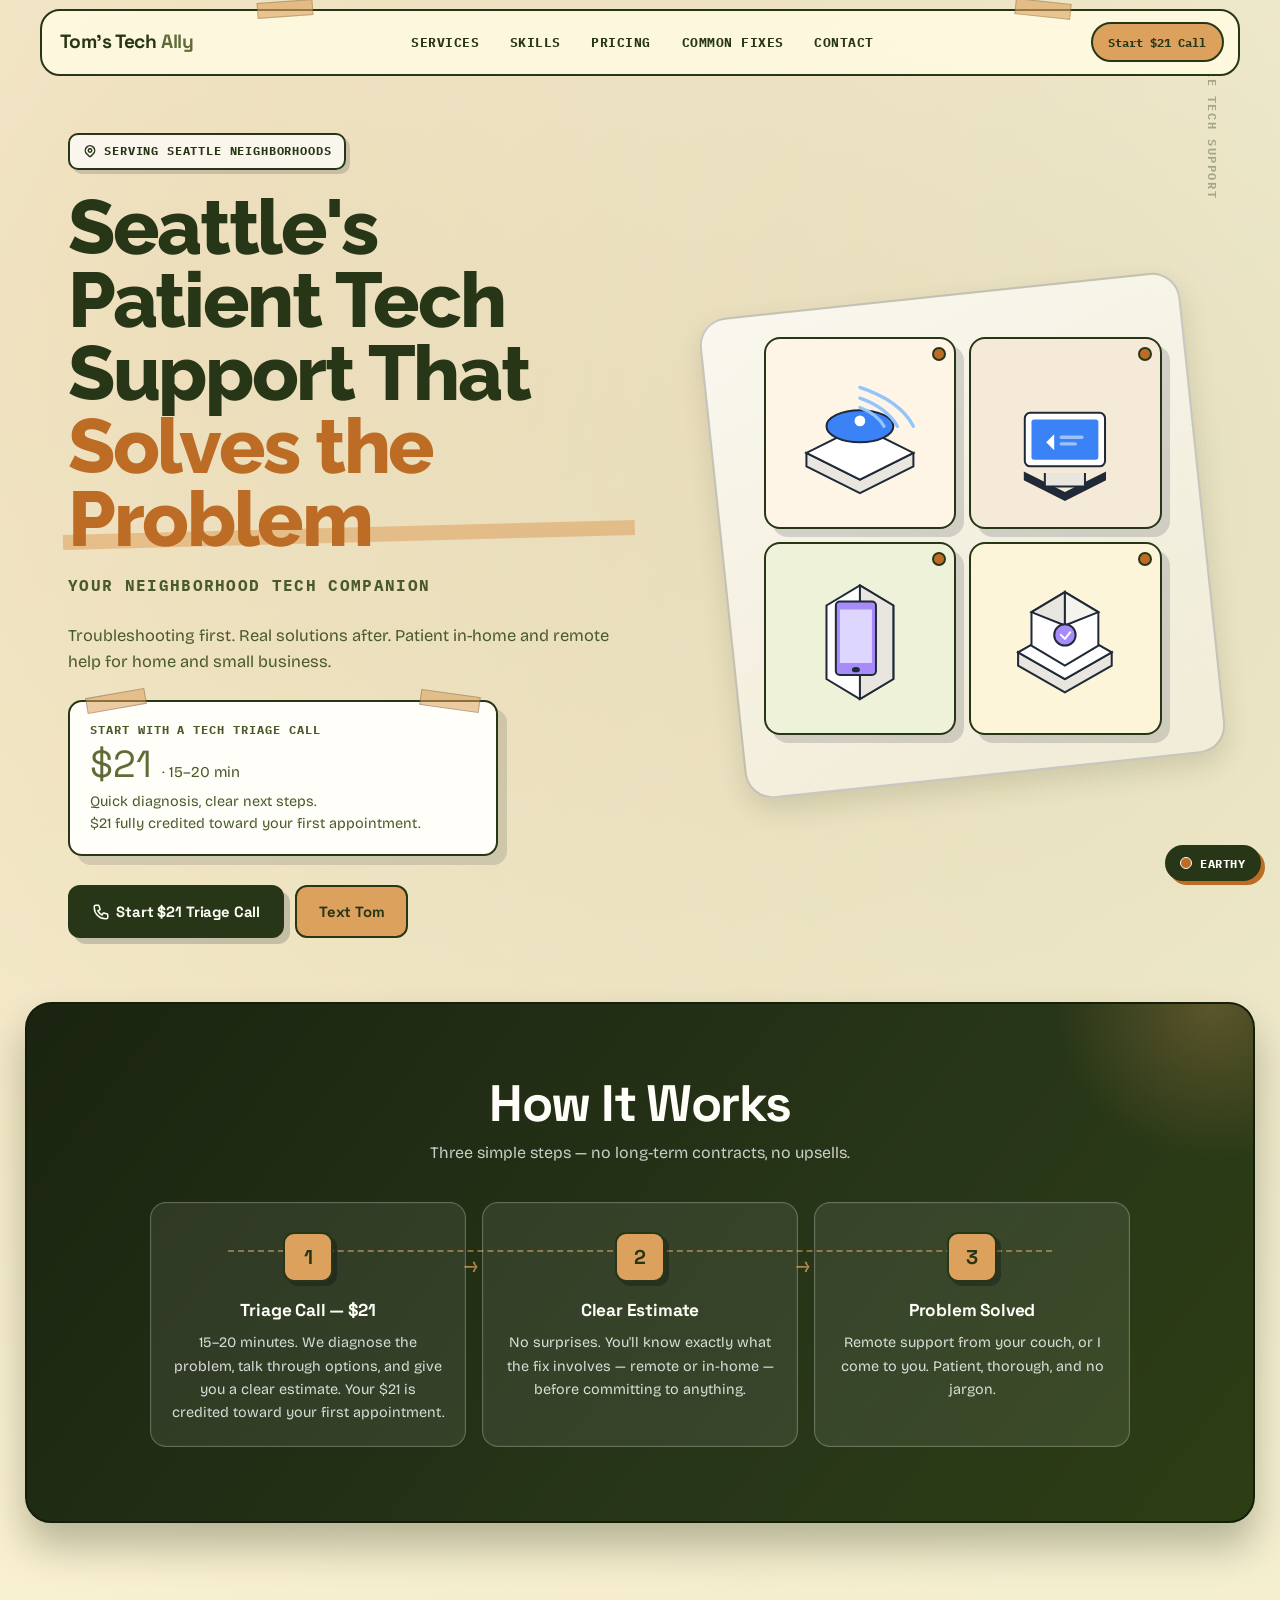
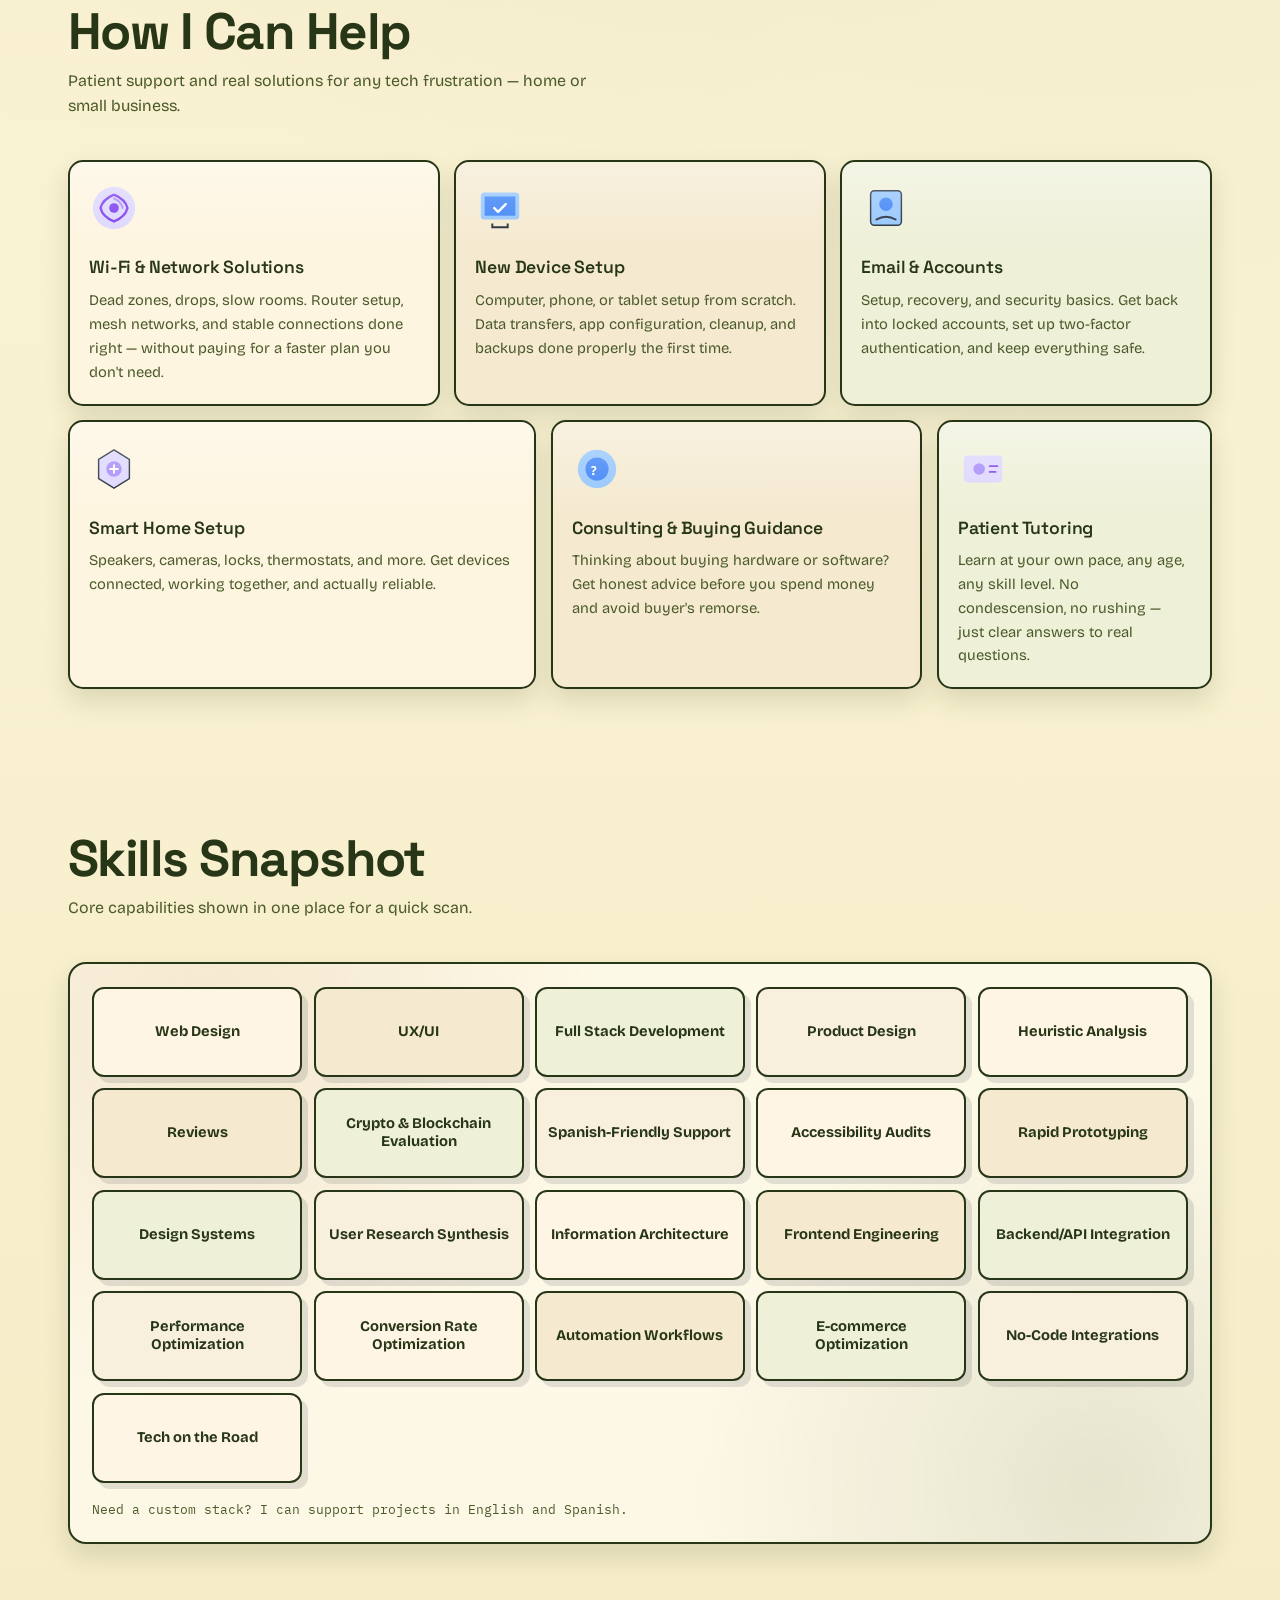
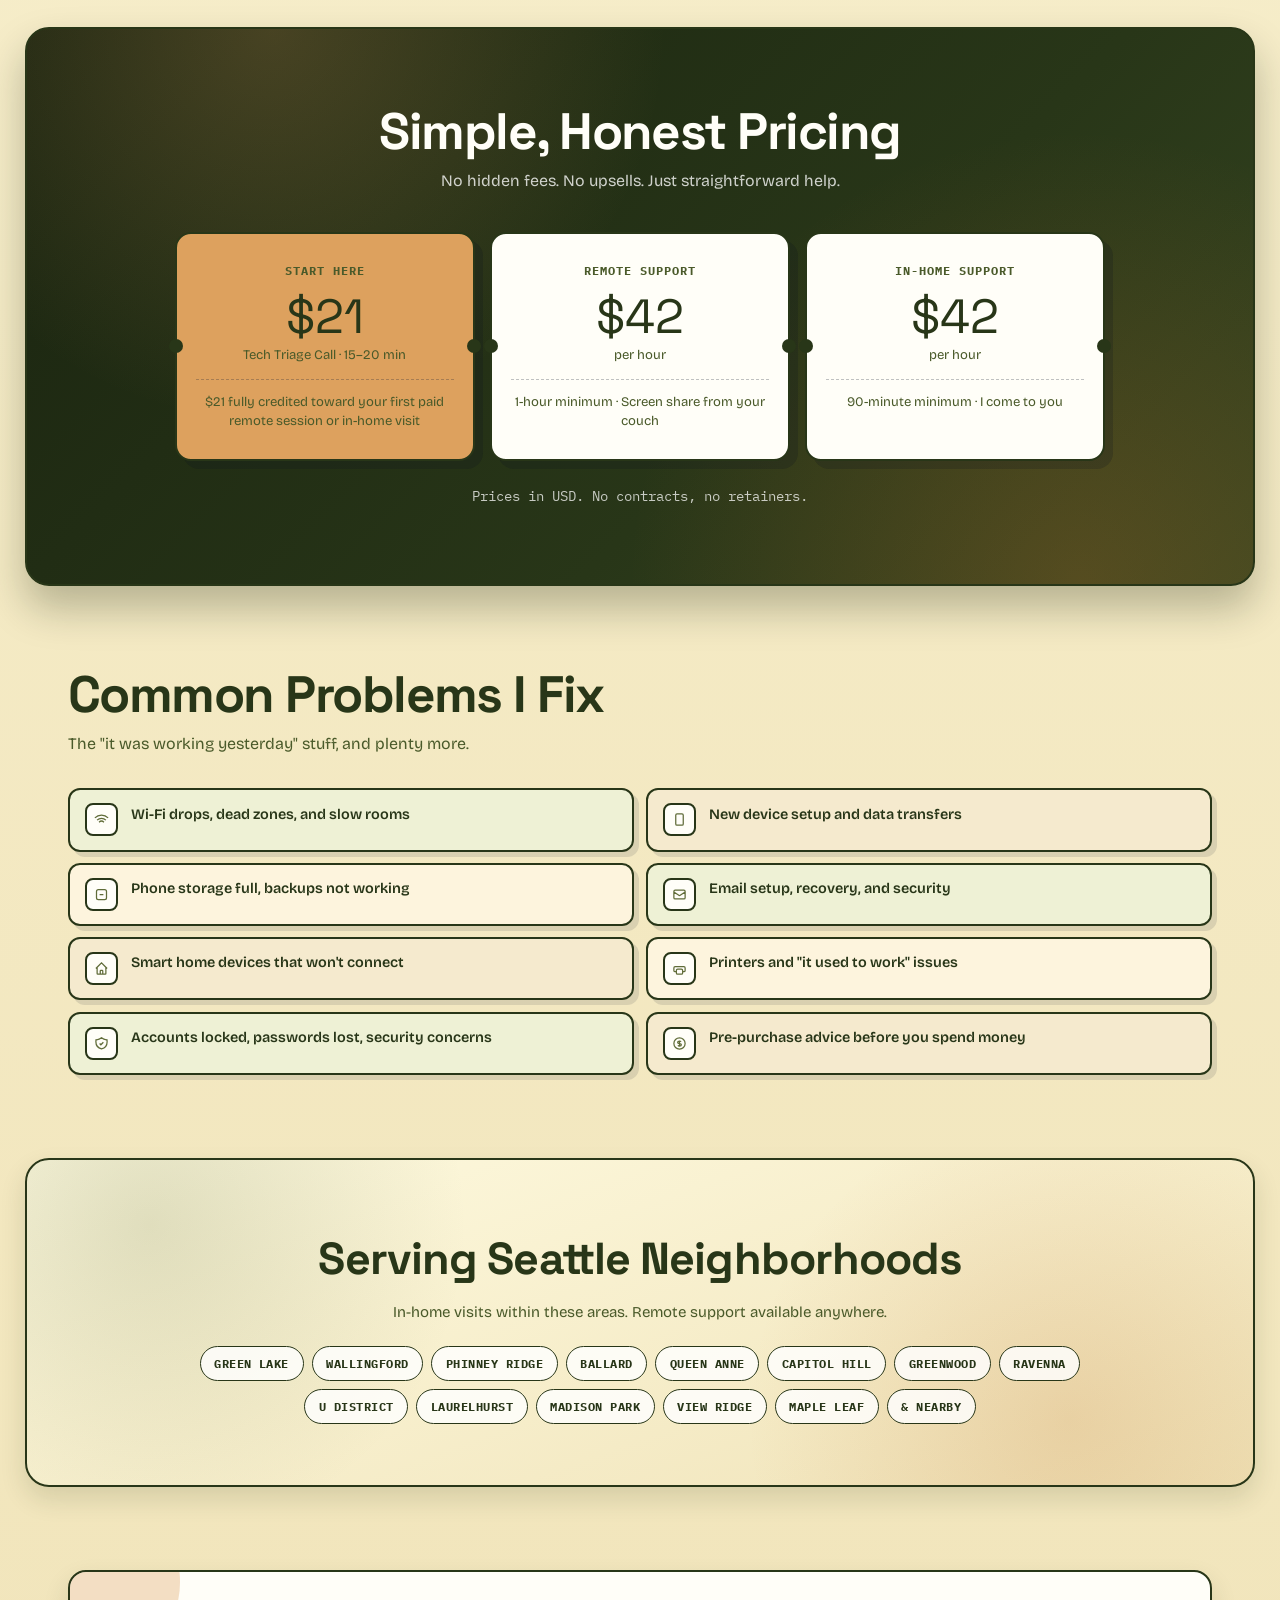
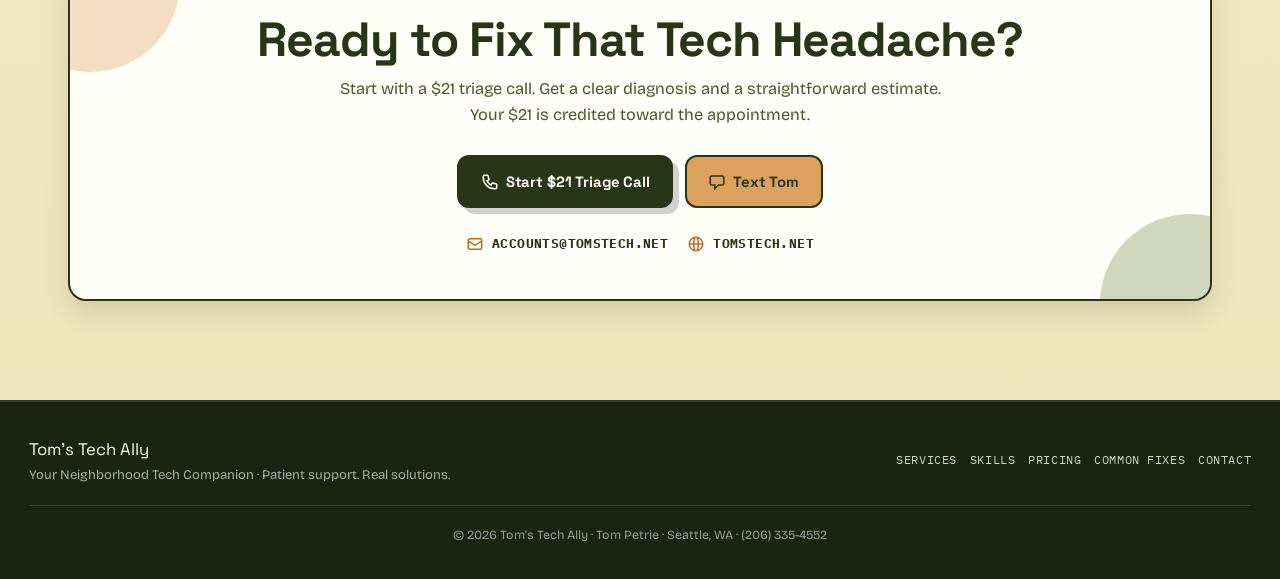
==== index.html @ 105e4ba0 "feat: dual-theme system — Classic (default) + Earthy palette with toggle" ====
<!DOCTYPE html>
<html lang="en" data-theme="earthy">
<head>
    <meta charset="UTF-8">
    <meta name="viewport" content="width=device-width, initial-scale=1.0">

    <!-- SEO -->
    <title>Tom's Tech Ally — Seattle Neighborhood Tech Support & Consulting</title>
    <meta name="description" content="Patient in-home and remote tech support for Seattle neighborhoods. Troubleshooting, Wi-Fi, device setup, smart home, email, consulting. $21 triage call. Serving Green Lake, Wallingford, Ballard & more.">
    <link rel="canonical" href="https://tomstech.net/">

    <!-- Open Graph -->
    <meta property="og:type" content="website">
    <meta property="og:url" content="https://tomstech.net/">
    <meta property="og:title" content="Tom's Tech Ally — Seattle Neighborhood Tech Support">
    <meta property="og:description" content="Patient in-home and remote tech support for Seattle neighborhoods. Start with a $21 triage call — credited toward your first appointment.">
    <meta property="og:site_name" content="Tom's Tech Ally">

    <!-- Twitter Card -->
    <meta name="twitter:card" content="summary">
    <meta name="twitter:title" content="Tom's Tech Ally — Seattle Neighborhood Tech Support">
    <meta name="twitter:description" content="Patient in-home and remote tech support for Seattle neighborhoods. Start with a $21 triage call.">

    <!-- Favicon -->
    <link rel="icon" href="data:image/svg+xml,<svg xmlns='http://www.w3.org/2000/svg' viewBox='0 0 100 100'><rect width='100' height='100' rx='22' fill='%231F2937'/><text y='.9em' font-size='72' x='12'>🛡️</text></svg>">

    <!-- Fonts -->
    <link rel="preconnect" href="https://fonts.googleapis.com">
    <link rel="preconnect" href="https://fonts.gstatic.com" crossorigin>
    <link href="https://fonts.googleapis.com/css2?family=Raleway:ital,wght@0,100..900;1,100..900&family=Bricolage+Grotesque:opsz,wght@12..96,200..800&family=Space+Grotesk:wght@300..700&family=IBM+Plex+Mono:wght@500;700&display=swap" rel="stylesheet">

    <!-- Schema.org LocalBusiness -->
    <script type="application/ld+json">
    {
      "@context": "https://schema.org",
      "@type": "LocalBusiness",
      "name": "Tom's Tech Ally",
      "description": "Neighborhood tech support, consulting and solutions in Seattle. Patient in-home and remote help for home and small business.",
      "url": "https://tomstech.net",
      "telephone": "+12063354552",
      "email": "accounts@tomstech.net",
      "priceRange": "$21–$42/hr",
      "address": {
        "@type": "PostalAddress",
        "addressLocality": "Seattle",
        "addressRegion": "WA",
        "addressCountry": "US"
      },
      "geo": {
        "@type": "GeoCoordinates",
        "latitude": 47.6762,
        "longitude": -122.3490
      },
      "areaServed": [
        "Green Lake", "Wallingford", "Phinney Ridge", "Ballard",
        "Queen Anne", "Capitol Hill", "Greenwood", "Ravenna",
        "University District", "Laurelhurst", "Madison Park",
        "View Ridge", "Maple Leaf"
      ],
      "serviceType": [
        "Computer Repair",
        "Wi-Fi Setup",
        "Smart Home Installation",
        "Tech Tutoring",
        "Remote Tech Support",
        "In-Home Tech Support",
        "Technology Consulting"
      ],
      "founder": {
        "@type": "Person",
        "name": "Tom Petrie"
      }
    }
    </script>

    <style>
        * {
            margin: 0;
            padding: 0;
            box-sizing: border-box;
        }

        /* ── Default (original) theme ── */
        :root {
            /* Core palette */
            --paper: #FAF4E5;
            --paper-deep: #F0E3C6;
            --ink: #1C2332;
            --ink-soft: #3B455C;
            --line: rgba(28, 35, 50, 0.22);
            --white: #FFFDF8;
            --orange: #FF6B35;
            --acid: #D8FF66;
            --teal: #10A7A0;
            --blue: #4E87FF;
            --pink: #FF4E8D;
            --shadow: 0 12px 26px rgba(28, 35, 50, 0.14);

            /* Background */
            --body-glow-warm: rgba(255, 107, 53, 0.16);
            --body-glow-cool: rgba(78, 135, 255, 0.14);
            --body-bg-top: #FBF5E8;
            --body-bg-bottom: #F3E7CB;
            --body-dot: rgba(28, 35, 50, 0.05);
            --surface-overlay: rgba(255, 255, 255, 0.16);

            /* Nav */
            --nav-surface: rgba(255, 252, 244, 0.9);
            --nav-tape: rgba(248, 211, 110, 0.8);
            --mobile-surface: rgba(255, 252, 244, 0.96);
            --tape-strip: rgba(255, 214, 124, 0.75);

            /* Hero */
            --hero-watermark: rgba(28, 35, 50, 0.36);
            --highlight-bar: rgba(216, 255, 102, 0.9);

            /* Icon grid card backgrounds */
            --iso-bg-1: #FFF3E7;
            --iso-bg-2: #EDF4FF;
            --iso-bg-3: #EDFFF9;
            --iso-bg-4: #FFFBEA;

            /* Dark sections */
            --dark-a: #161D2D;
            --dark-b: #252F47;
            --dark-c: #174455;
            --dark-border: #0E131F;
            --dark-shadow-rgb: 21, 29, 44;
            --dark-glow: rgba(255, 107, 53, 0.22);
            --dark-2a: #181F31;
            --dark-2b: #1D2A42;
            --dark-2c: #224B5A;
            --dark-dot: #1D2A42;
            --pricing-radial-1: rgba(216, 255, 102, 0.18);
            --pricing-radial-2: rgba(255, 78, 141, 0.22);

            /* Step connector */
            --step-line: rgba(216, 255, 102, 0.5);
            --step-arrow-color: rgba(216, 255, 102, 0.55);

            /* Card backgrounds */
            --svc-warm: #FFF2E6;
            --svc-cool: #E8F8FF;
            --svc-fresh: #EDFFF5;
            --skill-warm: #FFF1E6;
            --skill-cool: #EBF7FF;
            --skill-fresh: #EDFFF3;
            --skill-soft: #F8F0FF;
            --panel-glow-a: rgba(255, 107, 53, 0.12);
            --panel-glow-b: rgba(78, 135, 255, 0.14);
            --prob-fresh: rgba(237, 255, 245, 0.9);
            --prob-cool: rgba(236, 246, 255, 0.9);
            --prob-warm: rgba(255, 243, 231, 0.9);

            /* Area */
            --area-glow-a: rgba(78, 135, 255, 0.2);
            --area-glow-b: rgba(255, 107, 53, 0.2);
            --area-bg-top: #FBF4E5;
            --area-bg-bottom: #F1E2C6;

            /* Footer */
            --footer-surface: #121A2A;
        }

        /* ── Earthy theme ── */
        [data-theme="earthy"] {
            --paper: #fefae0;
            --paper-deep: #f0e3b8;
            --ink: #283618;
            --ink-soft: #4a5a2a;
            --line: rgba(40, 54, 24, 0.22);
            --white: #fffef8;
            --orange: #bc6c25;
            --acid: #dda15e;
            --teal: #606c38;
            --blue: #7a8c4a;
            --pink: #bc6c25;
            --shadow: 0 12px 26px rgba(40, 54, 24, 0.14);

            --body-glow-warm: rgba(188, 108, 37, 0.15);
            --body-glow-cool: rgba(96, 108, 56, 0.13);
            --body-bg-top: #fefae0;
            --body-bg-bottom: #f0e3b8;
            --body-dot: rgba(40, 54, 24, 0.06);
            --surface-overlay: rgba(254, 250, 224, 0.18);

            --nav-surface: rgba(254, 250, 224, 0.92);
            --nav-tape: rgba(221, 161, 94, 0.6);
            --mobile-surface: rgba(254, 250, 224, 0.96);
            --tape-strip: rgba(221, 161, 94, 0.55);

            --hero-watermark: rgba(40, 54, 24, 0.36);
            --highlight-bar: rgba(221, 161, 94, 0.55);

            --iso-bg-1: #fff5e6;
            --iso-bg-2: #f5ead8;
            --iso-bg-3: #eef2d8;
            --iso-bg-4: #fdf5da;

            --dark-a: #1a2410;
            --dark-b: #283618;
            --dark-c: #2d3e14;
            --dark-border: #141f0a;
            --dark-shadow-rgb: 26, 36, 16;
            --dark-glow: rgba(221, 161, 94, 0.28);
            --dark-2a: #1a2410;
            --dark-2b: #283618;
            --dark-2c: #354520;
            --dark-dot: #283618;
            --pricing-radial-1: rgba(221, 161, 94, 0.22);
            --pricing-radial-2: rgba(188, 108, 37, 0.26);

            --step-line: rgba(221, 161, 94, 0.55);
            --step-arrow-color: rgba(221, 161, 94, 0.75);

            --svc-warm: #fef5e0;
            --svc-cool: #f5ead0;
            --svc-fresh: #eef0d8;
            --skill-warm: #fff5e4;
            --skill-cool: #f5ead0;
            --skill-fresh: #eef0d8;
            --skill-soft: #f8f0dd;
            --panel-glow-a: rgba(188, 108, 37, 0.12);
            --panel-glow-b: rgba(96, 108, 56, 0.14);
            --prob-fresh: rgba(238, 242, 215, 0.9);
            --prob-cool: rgba(245, 234, 208, 0.9);
            --prob-warm: rgba(254, 245, 224, 0.9);

            --area-glow-a: rgba(96, 108, 56, 0.18);
            --area-glow-b: rgba(188, 108, 37, 0.18);
            --area-bg-top: #fefae0;
            --area-bg-bottom: #f0e3b8;

            --footer-surface: #1a2410;
        }

        html {
            scroll-behavior: smooth;
            background: var(--paper);
        }

        body {
            font-family: "Bricolage Grotesque", sans-serif;
            font-optical-sizing: auto;
            color: var(--ink);
            line-height: 1.58;
            background:
                radial-gradient(circle at 14% 5%, var(--body-glow-warm), transparent 30%),
                radial-gradient(circle at 85% 9%, var(--body-glow-cool), transparent 30%),
                linear-gradient(180deg, var(--body-bg-top) 0%, var(--body-bg-bottom) 100%);
            min-height: 100vh;
            overflow-x: hidden;
            -webkit-font-smoothing: antialiased;
        }

        body::before {
            content: "";
            position: fixed;
            inset: 0;
            pointer-events: none;
            background-image:
                radial-gradient(var(--body-dot) 0.7px, transparent 0.7px),
                linear-gradient(90deg, rgba(255, 255, 255, 0.42) 1px, transparent 1px);
            background-size: 9px 9px, 24px 24px;
            opacity: 0.35;
            z-index: -2;
        }

        body::after {
            content: "";
            position: fixed;
            inset: 0;
            pointer-events: none;
            background: linear-gradient(160deg, var(--surface-overlay), transparent 44%);
            z-index: -2;
        }

        main {
            overflow: hidden;
        }

        .skip-link {
            position: absolute;
            top: -100%;
            left: 1rem;
            background: var(--ink);
            color: var(--white);
            padding: 0.5rem 1rem;
            border-radius: 0 0 10px 10px;
            font-size: 0.86rem;
            font-weight: 700;
            z-index: 999;
            transition: top 0.2s;
            text-decoration: none;
        }

        .skip-link:focus {
            top: 0;
        }

        .main-nav {
            position: fixed;
            top: 0.55rem;
            left: 50%;
            transform: translateX(-50%);
            width: min(1200px, calc(100% - 1rem));
            background: var(--nav-surface);
            backdrop-filter: blur(12px);
            -webkit-backdrop-filter: blur(12px);
            border: 2px solid var(--ink);
            border-radius: 20px;
            padding: 0.72rem 0.9rem;
            display: grid;
            grid-template-columns: auto 1fr auto;
            align-items: center;
            gap: 1rem;
            z-index: 120;
            transition: box-shadow 0.3s ease;
        }

        .main-nav::before,
        .main-nav::after {
            content: "";
            position: absolute;
            width: 54px;
            height: 14px;
            background: var(--nav-tape);
            border: 1px solid var(--line);
            top: -10px;
            transform: rotate(-4deg);
        }

        .main-nav::before {
            left: 18%;
        }

        .main-nav::after {
            right: 14%;
            transform: rotate(6deg);
        }

        .main-nav.scrolled {
            box-shadow: var(--shadow);
        }

        .logo {
            font-family: "Space Grotesk", sans-serif;
            font-weight: 700;
            font-size: 1.2rem;
            letter-spacing: -0.02em;
            text-decoration: none;
            color: var(--ink);
            white-space: nowrap;
            padding-left: 0.25rem;
        }

        .logo span {
            color: var(--teal);
        }

        .nav-links {
            display: flex;
            justify-content: center;
            flex-wrap: wrap;
            gap: 0.35rem;
            list-style: none;
        }

        .nav-links a {
            text-decoration: none;
            color: var(--ink);
            font-family: "IBM Plex Mono", monospace;
            font-size: 0.79rem;
            font-weight: 700;
            text-transform: uppercase;
            letter-spacing: 0.04em;
            padding: 0.45rem 0.72rem;
            border-radius: 999px;
            border: 1px solid transparent;
            transition: all 0.2s;
        }

        .nav-links a:hover {
            border-color: var(--ink);
            background: var(--acid);
        }

        .nav-right {
            display: flex;
            align-items: center;
            gap: 0.5rem;
        }

        .nav-cta {
            text-decoration: none;
            color: var(--ink);
            background: var(--acid);
            border: 2px solid var(--ink);
            border-radius: 999px;
            padding: 0.52rem 0.95rem;
            font-family: "IBM Plex Mono", monospace;
            font-size: 0.76rem;
            font-weight: 700;
            white-space: nowrap;
            transition: transform 0.2s;
        }

        .nav-cta:hover {
            transform: translateY(-2px);
        }

        .hamburger {
            display: none;
            flex-direction: column;
            gap: 5px;
            cursor: pointer;
            padding: 4px;
            background: none;
            border: none;
        }

        .hamburger span {
            display: block;
            width: 21px;
            height: 2px;
            background: var(--ink);
            border-radius: 2px;
            transition: all 0.25s;
        }

        .hamburger.open span:nth-child(1) {
            transform: translateY(7px) rotate(45deg);
        }

        .hamburger.open span:nth-child(2) {
            opacity: 0;
        }

        .hamburger.open span:nth-child(3) {
            transform: translateY(-7px) rotate(-45deg);
        }

        .mobile-nav {
            display: none;
            position: fixed;
            top: 76px;
            left: 0.5rem;
            right: 0.5rem;
            background: var(--mobile-surface);
            border: 2px solid var(--ink);
            border-radius: 16px;
            padding: 1rem;
            z-index: 110;
            flex-direction: column;
            gap: 0.65rem;
            box-shadow: var(--shadow);
        }

        .mobile-nav.open {
            display: flex;
        }

        .mobile-nav a {
            text-decoration: none;
            color: var(--ink);
            font-weight: 700;
            padding: 0.45rem 0.2rem;
        }

        .mobile-nav .mobile-cta {
            display: block;
            margin-top: 0.4rem;
            padding: 0.72rem 0.9rem;
            background: var(--acid);
            border: 2px solid var(--ink);
            border-radius: 10px;
            text-align: center;
        }

        .hero {
            width: min(1240px, 100%);
            margin: 0 auto;
            min-height: 100vh;
            padding: 8.3rem 3rem 4rem;
            display: grid;
            grid-template-columns: minmax(320px, 1.1fr) minmax(280px, 0.9fr);
            gap: 2.2rem;
            align-items: center;
            position: relative;
        }

        .hero::before {
            content: "SEATTLE TECH SUPPORT";
            position: absolute;
            top: 6.5rem;
            right: -2.4rem;
            transform: rotate(90deg);
            font-family: "IBM Plex Mono", monospace;
            font-size: 0.72rem;
            letter-spacing: 0.14em;
            color: var(--hero-watermark);
            font-weight: 700;
        }

        .hero-content {
            position: relative;
            z-index: 1;
            max-width: 620px;
        }

        .hero-badge {
            display: inline-flex;
            align-items: center;
            gap: 0.45rem;
            padding: 0.45rem 0.82rem;
            margin-bottom: 1.35rem;
            border-radius: 10px;
            border: 2px solid var(--ink);
            background: rgba(255, 255, 255, 0.72);
            box-shadow: 4px 4px 0 rgba(28, 35, 50, 0.18);
            font-family: "IBM Plex Mono", monospace;
            font-size: 0.74rem;
            letter-spacing: 0.07em;
            text-transform: uppercase;
            font-weight: 700;
        }

        .hero h1 {
            font-family: "Raleway", sans-serif;
            font-weight: 800;
            line-height: 0.95;
            letter-spacing: -0.03em;
            font-size: clamp(2.6rem, 6vw, 5.2rem);
            max-width: 12ch;
            margin-bottom: 1rem;
            animation: heroHeadReveal 1s cubic-bezier(0.16, 1, 0.3, 1) 0.05s both;
        }

        .hero h1 .highlight {
            color: var(--orange);
            position: relative;
            display: inline-block;
        }

        .hero h1 .highlight::after {
            content: "";
            position: absolute;
            left: -0.06em;
            right: -0.04em;
            bottom: 0.08em;
            height: 0.2em;
            background: var(--highlight-bar);
            z-index: -1;
            transform-origin: left center;
            transform: scaleX(0) rotate(-1.5deg);
            animation: highlightReveal 0.55s cubic-bezier(0.16, 1, 0.3, 1) 0.65s both;
        }

        .hero-tagline {
            font-family: "IBM Plex Mono", monospace;
            text-transform: uppercase;
            letter-spacing: 0.08em;
            font-size: 0.82rem;
            color: var(--ink-soft);
            margin-bottom: 0.6rem;
            font-weight: 700;
        }

        .hero > .hero-content > p {
            max-width: 50ch;
            color: var(--ink-soft);
            font-size: 1.03rem;
            margin-bottom: 1.55rem;
        }

        .hero-offer {
            max-width: 430px;
            padding: 1.2rem 1.25rem 1.15rem;
            border: 2px solid var(--ink);
            border-radius: 14px;
            background: var(--white);
            box-shadow: 9px 9px 0 rgba(28, 35, 50, 0.14);
            margin-bottom: 1.8rem;
            transform: rotate(-1.25deg);
            position: relative;
        }

        .hero-offer::before,
        .hero-offer::after {
            content: "";
            position: absolute;
            width: 58px;
            height: 14px;
            background: var(--tape-strip);
            border: 1px solid rgba(28, 35, 50, 0.25);
            top: -9px;
        }

        .hero-offer::before {
            left: 16px;
            transform: rotate(-10deg);
        }

        .hero-offer::after {
            right: 16px;
            transform: rotate(8deg);
        }

        .hero-offer h3 {
            font-family: "IBM Plex Mono", monospace;
            font-size: 0.74rem;
            text-transform: uppercase;
            letter-spacing: 0.08em;
            color: var(--ink-soft);
            margin-bottom: 0.4rem;
        }

        .hero-offer .price {
            font-family: "Space Grotesk", sans-serif;
            color: var(--teal);
            font-size: 2.35rem;
            line-height: 1;
            margin-bottom: 0.42rem;
        }

        .hero-offer .price span {
            font-size: 0.94rem;
            color: var(--ink-soft);
            font-family: "Bricolage Grotesque", sans-serif;
        }

        .hero-offer p {
            color: var(--ink-soft);
            font-size: 0.9rem;
        }

        .hero-buttons {
            display: flex;
            gap: 0.72rem;
            flex-wrap: wrap;
        }

        .btn-primary,
        .btn-secondary {
            border: 2px solid var(--ink);
            border-radius: 12px;
            padding: 0.8rem 1.35rem;
            text-decoration: none;
            font-family: "Space Grotesk", sans-serif;
            font-weight: 700;
            font-size: 0.93rem;
            letter-spacing: -0.01em;
            display: inline-flex;
            align-items: center;
            gap: 0.42rem;
            transition: transform 0.2s, box-shadow 0.2s, background-color 0.2s;
        }

        .btn-primary {
            background: var(--ink);
            color: var(--white);
            box-shadow: 6px 6px 0 rgba(28, 35, 50, 0.2);
        }

        .btn-secondary {
            background: var(--acid);
            color: var(--ink);
        }

        .btn-primary:hover,
        .btn-secondary:hover {
            transform: translate(-2px, -2px);
            box-shadow: 8px 8px 0 rgba(28, 35, 50, 0.2);
        }

        .hero-visual {
            position: relative;
            display: flex;
            justify-content: center;
            align-items: center;
        }

        .hero-visual::before {
            content: "";
            position: absolute;
            width: 96%;
            aspect-ratio: 1 / 1;
            border-radius: 28px;
            background: linear-gradient(155deg, rgba(255, 255, 255, 0.75), rgba(255, 255, 255, 0.35));
            border: 2px solid rgba(28, 35, 50, 0.22);
            transform: rotate(-6deg);
            box-shadow: var(--shadow);
        }

        .icon-grid {
            position: relative;
            z-index: 1;
            width: min(430px, 92%);
            display: grid;
            grid-template-columns: repeat(2, 1fr);
            gap: 0.85rem;
            padding: 1rem;
        }

        .iso-icon {
            min-height: 156px;
            padding: 0.45rem;
            border: 2px solid var(--ink);
            border-radius: 16px;
            background: var(--white);
            box-shadow: 8px 8px 0 rgba(28, 35, 50, 0.16);
            display: flex;
            align-items: center;
            justify-content: center;
            position: relative;
            --tilt: 0deg;
            animation: floatCard 5.8s ease-in-out infinite;
        }

        .iso-icon::after {
            content: "";
            position: absolute;
            top: 8px;
            right: 8px;
            width: 10px;
            height: 10px;
            border-radius: 50%;
            background: var(--pink);
            border: 2px solid var(--ink);
        }

        .iso-icon:nth-child(1) {
            --tilt: -4deg;
            background: var(--iso-bg-1);
            animation-delay: 0.2s;
        }

        .iso-icon:nth-child(2) {
            --tilt: 3.5deg;
            background: var(--iso-bg-2);
            animation-delay: 1s;
        }

        .iso-icon:nth-child(3) {
            --tilt: -2.6deg;
            background: var(--iso-bg-3);
            animation-delay: 1.7s;
        }

        .iso-icon:nth-child(4) {
            --tilt: 4.4deg;
            background: var(--iso-bg-4);
            animation-delay: 2.2s;
        }

        .iso-icon svg {
            width: 100%;
            height: 100%;
        }

        a.iso-icon {
            text-decoration: none;
            cursor: pointer;
            transition: box-shadow 0.25s ease;
        }

        a.iso-icon:hover {
            animation-name: floatCardHover;
            animation-duration: 2.4s;
            box-shadow: 14px 16px 0 rgba(28, 35, 50, 0.24);
        }

        .how-it-works {
            margin: 0 auto;
            width: min(1230px, calc(100% - 2rem));
            background: linear-gradient(128deg, var(--dark-a) 0%, var(--dark-b) 65%, var(--dark-c) 100%);
            border: 2px solid var(--dark-border);
            border-radius: 26px;
            padding: 4.6rem 3rem;
            position: relative;
            overflow: hidden;
            box-shadow: 0 24px 38px rgba(var(--dark-shadow-rgb), 0.28);
        }

        .how-it-works::before {
            content: "";
            position: absolute;
            width: 340px;
            height: 340px;
            border-radius: 50%;
            background: radial-gradient(circle, var(--dark-glow), transparent 65%);
            top: -170px;
            right: -130px;
            pointer-events: none;
        }

        .section-wrap {
            width: min(1240px, 100%);
            margin: 0 auto;
            padding: 5.2rem 3rem;
        }

        .section-header {
            margin-bottom: 2.6rem;
            text-align: left;
            max-width: 760px;
        }

        .section-header h2 {
            font-family: "Space Grotesk", sans-serif;
            font-size: clamp(2rem, 4vw, 3.45rem);
            line-height: 1.02;
            letter-spacing: -0.03em;
            font-weight: 700;
            margin-bottom: 0.6rem;
        }

        .section-header p {
            font-size: 1rem;
            color: var(--ink-soft);
            max-width: 55ch;
        }

        .how-it-works .section-header {
            text-align: center;
            margin: 0 auto 2.3rem;
        }

        .how-it-works .section-header h2 {
            color: var(--white);
        }

        .how-it-works .section-header p {
            color: rgba(255, 255, 255, 0.76);
            margin: 0 auto;
        }

        .steps {
            display: grid;
            grid-template-columns: repeat(3, minmax(0, 1fr));
            gap: 1rem;
            max-width: 980px;
            margin: 0 auto;
            position: relative;
        }

        .steps::before {
            content: "";
            position: absolute;
            left: 8%;
            right: 8%;
            top: 48px;
            border-top: 2px dashed var(--step-line);
            z-index: 0;
        }

        .step {
            position: relative;
            z-index: 1;
            background: rgba(255, 255, 255, 0.08);
            border: 1px solid rgba(255, 255, 255, 0.24);
            border-radius: 16px;
            padding: 1.85rem 1.2rem 1.35rem;
            text-align: center;
            box-shadow: inset 0 0 0 1px rgba(255, 255, 255, 0.04);
        }

        .step:nth-child(2) {
            transform: translateY(22px);
        }

        .step-number {
            width: 50px;
            height: 50px;
            margin: 0 auto 0.9rem;
            border-radius: 11px;
            border: 2px solid var(--ink);
            background: var(--acid);
            color: var(--ink);
            font-family: "Space Grotesk", sans-serif;
            font-size: 1.25rem;
            font-weight: 700;
            display: flex;
            align-items: center;
            justify-content: center;
            box-shadow: 4px 4px 0 rgba(9, 13, 20, 0.32);
        }

        .step h3 {
            font-family: "Space Grotesk", sans-serif;
            font-size: 1.08rem;
            color: var(--white);
            margin-bottom: 0.45rem;
            letter-spacing: -0.01em;
        }

        .step p {
            color: rgba(255, 255, 255, 0.82);
            font-size: 0.9rem;
            line-height: 1.62;
        }

        .step-arrow {
            position: absolute;
            right: -0.82rem;
            top: 44px;
            color: var(--step-arrow-color);
            font-size: 1.45rem;
        }

        .services-grid {
            display: grid;
            grid-template-columns: repeat(12, minmax(0, 1fr));
            gap: 0.9rem;
        }

        .service-card {
            grid-column: span 4;
            border-radius: 15px;
            border: 2px solid var(--ink);
            padding: 1.35rem 1.2rem 1.2rem;
            box-shadow: var(--shadow);
            transition: transform 0.25s, box-shadow 0.25s;
            position: relative;
            overflow: hidden;
            min-height: 100%;
        }

        .service-card::before {
            content: "";
            position: absolute;
            inset: 0;
            pointer-events: none;
            background: linear-gradient(180deg, rgba(255, 255, 255, 0.34), transparent 35%);
        }

        .service-card:nth-child(1),
        .service-card:nth-child(4) {
            background: var(--svc-warm);
        }

        .service-card:nth-child(2),
        .service-card:nth-child(5) {
            background: var(--svc-cool);
        }

        .service-card:nth-child(3),
        .service-card:nth-child(6) {
            background: var(--svc-fresh);
        }

        .service-card:nth-child(1) {
            transform: rotate(-1.2deg);
        }

        .service-card:nth-child(2) {
            transform: rotate(0.8deg);
        }

        .service-card:nth-child(3) {
            transform: rotate(-0.7deg);
        }

        .service-card:nth-child(4) {
            grid-column: span 5;
        }

        .service-card:nth-child(5) {
            grid-column: span 4;
        }

        .service-card:nth-child(6) {
            grid-column: span 3;
        }

        .service-card:hover {
            transform: translateY(-5px) rotate(0deg);
            box-shadow: 0 18px 36px rgba(28, 35, 50, 0.18);
        }

        .service-icon {
            width: 50px;
            height: 50px;
            margin-bottom: 0.86rem;
        }

        .service-card h3 {
            font-family: "Space Grotesk", sans-serif;
            font-size: 1.1rem;
            font-weight: 600;
            margin-bottom: 0.42rem;
            letter-spacing: -0.01em;
            transition: font-weight 0.2s ease, letter-spacing 0.2s ease;
        }

        .service-card:hover h3 {
            font-weight: 700;
            letter-spacing: -0.02em;
        }

        .service-card p {
            font-size: 0.92rem;
            color: var(--ink-soft);
            line-height: 1.62;
        }

        .skills-section {
            padding-top: 3.8rem;
        }

        .skills-panel {
            border: 2px solid var(--ink);
            border-radius: 18px;
            padding: 1.4rem;
            background:
                radial-gradient(circle at 12% 10%, var(--panel-glow-a), transparent 35%),
                radial-gradient(circle at 90% 90%, var(--panel-glow-b), transparent 35%),
                rgba(255, 252, 240, 0.75);
            box-shadow: var(--shadow);
        }

        .skills-grid {
            display: grid;
            grid-template-columns: repeat(5, minmax(0, 1fr));
            gap: 0.72rem;
        }

        .skill-card {
            min-height: 90px;
            border: 2px solid var(--ink);
            border-radius: 12px;
            padding: 0.8rem 0.7rem;
            display: flex;
            align-items: center;
            justify-content: center;
            text-align: center;
            background: var(--white);
            font-family: "Bricolage Grotesque", sans-serif;
            font-optical-sizing: auto;
            font-size: 0.92rem;
            font-weight: 700;
            line-height: 1.2;
            box-shadow: 6px 6px 0 rgba(28, 35, 50, 0.12);
            transition: transform 0.2s, box-shadow 0.2s, font-weight 0.18s ease;
        }

        .skill-card:hover {
            transform: translate(-2px, -2px);
            box-shadow: 8px 8px 0 rgba(28, 35, 50, 0.18);
            font-weight: 800;
        }

        .skill-card:nth-child(4n + 1) {
            background: var(--skill-warm);
        }

        .skill-card:nth-child(4n + 2) {
            background: var(--skill-cool);
        }

        .skill-card:nth-child(4n + 3) {
            background: var(--skill-fresh);
        }

        .skill-card:nth-child(4n + 4) {
            background: var(--skill-soft);
        }

        .skills-note {
            margin-top: 1rem;
            color: var(--ink-soft);
            font-size: 0.84rem;
            font-family: "IBM Plex Mono", monospace;
        }

        .pricing-section {
            width: min(1230px, calc(100% - 2rem));
            margin: 0 auto;
            border: 2px solid var(--ink);
            border-radius: 24px;
            padding: 4.8rem 3rem;
            background:
                radial-gradient(circle at 20% 0%, var(--pricing-radial-1), transparent 35%),
                radial-gradient(circle at 86% 100%, var(--pricing-radial-2), transparent 38%),
                linear-gradient(135deg, var(--dark-2a) 0%, var(--dark-2b) 62%, var(--dark-2c) 100%);
            box-shadow: 0 22px 40px rgba(var(--dark-shadow-rgb), 0.28);
        }

        .pricing-section .section-header {
            text-align: center;
            margin: 0 auto 2.4rem;
        }

        .pricing-section .section-header h2 {
            color: var(--white);
        }

        .pricing-section .section-header p {
            color: rgba(255, 255, 255, 0.78);
            margin: 0 auto;
        }

        .pricing-grid {
            max-width: 930px;
            margin: 0 auto;
            display: grid;
            grid-template-columns: repeat(3, minmax(0, 1fr));
            gap: 0.95rem;
        }

        .pricing-card {
            background: var(--white);
            border: 2px solid var(--ink);
            border-radius: 16px;
            padding: 1.7rem 1.2rem;
            text-align: center;
            position: relative;
            box-shadow: 8px 8px 0 rgba(12, 19, 30, 0.2);
        }

        .pricing-card::before,
        .pricing-card::after {
            content: "";
            position: absolute;
            top: 50%;
            width: 14px;
            height: 14px;
            margin-top: -7px;
            background: var(--dark-dot);
            border-radius: 50%;
        }

        .pricing-card::before {
            left: -8px;
        }

        .pricing-card::after {
            right: -8px;
        }

        .pricing-card.featured {
            background: var(--acid);
            transform: translateY(-12px) rotate(-1deg);
        }

        .pricing-card h3 {
            font-family: "IBM Plex Mono", monospace;
            text-transform: uppercase;
            letter-spacing: 0.08em;
            font-size: 0.76rem;
            margin-bottom: 0.8rem;
            color: var(--ink-soft);
        }

        .pricing-card .price {
            font-family: "Space Grotesk", sans-serif;
            font-size: 3rem;
            line-height: 1;
            margin-bottom: 0.25rem;
            transition: font-size 0.25s cubic-bezier(0.34, 1.56, 0.64, 1), letter-spacing 0.25s ease;
        }

        .pricing-card:hover .price {
            font-size: 3.2rem;
            letter-spacing: -0.02em;
        }

        .pricing-card .unit {
            font-size: 0.82rem;
            color: var(--ink-soft);
            margin-bottom: 0.85rem;
        }

        .pricing-card .detail {
            border-top: 1px dashed rgba(28, 35, 50, 0.28);
            padding-top: 0.8rem;
            font-size: 0.82rem;
            color: var(--ink-soft);
            line-height: 1.48;
        }

        .pricing-note {
            text-align: center;
            margin-top: 1.5rem;
            color: rgba(255, 255, 255, 0.74);
            font-size: 0.88rem;
            font-family: "IBM Plex Mono", monospace;
        }

        #problems .section-header {
            margin-bottom: 2rem;
        }

        .problems-grid {
            display: grid;
            grid-template-columns: repeat(2, minmax(0, 1fr));
            gap: 0.7rem;
        }

        .problem-item {
            display: flex;
            align-items: flex-start;
            gap: 0.8rem;
            padding: 0.82rem 0.95rem;
            border: 2px solid var(--ink);
            border-radius: 12px;
            background: rgba(255, 255, 255, 0.72);
            box-shadow: 5px 5px 0 rgba(28, 35, 50, 0.12);
            transition: transform 0.2s, background-color 0.2s;
        }

        .problem-item:nth-child(3n + 1) {
            background: var(--prob-fresh);
        }

        .problem-item:nth-child(3n + 2) {
            background: var(--prob-cool);
        }

        .problem-item:nth-child(3n + 3) {
            background: var(--prob-warm);
        }

        .problem-item:hover {
            transform: translateX(4px);
        }

        .problem-icon {
            width: 33px;
            height: 33px;
            border-radius: 8px;
            border: 2px solid var(--ink);
            background: var(--white);
            color: var(--teal);
            display: flex;
            align-items: center;
            justify-content: center;
            flex-shrink: 0;
        }

        .problem-icon svg {
            width: 15px;
            height: 15px;
        }

        .problem-item p {
            font-size: 0.9rem;
            line-height: 1.45;
            color: var(--ink);
            font-weight: 600;
            padding-top: 0.08rem;
        }

        .area {
            width: min(1230px, calc(100% - 2rem));
            margin: 0 auto;
            border: 2px solid var(--ink);
            border-radius: 24px;
            padding: 4rem 2rem 3.8rem;
            text-align: center;
            background:
                radial-gradient(circle at 10% 20%, var(--area-glow-a), transparent 28%),
                radial-gradient(circle at 85% 80%, var(--area-glow-b), transparent 30%),
                linear-gradient(160deg, var(--area-bg-top) 0%, var(--area-bg-bottom) 100%);
            box-shadow: var(--shadow);
        }

        .area h2 {
            font-family: "Space Grotesk", sans-serif;
            font-size: clamp(1.9rem, 4vw, 2.8rem);
            margin-bottom: 0.4rem;
            letter-spacing: -0.02em;
        }

        .area .area-sub {
            color: var(--ink-soft);
            margin-bottom: 1.35rem;
            font-size: 0.94rem;
        }

        .neighborhoods {
            max-width: 910px;
            margin: 0 auto;
            display: flex;
            flex-wrap: wrap;
            justify-content: center;
            gap: 0.5rem;
        }

        .neighborhood-tag {
            padding: 0.42rem 0.85rem;
            border: 1px solid var(--ink);
            border-radius: 999px;
            background: rgba(255, 255, 255, 0.82);
            font-family: "IBM Plex Mono", monospace;
            font-size: 0.76rem;
            text-transform: uppercase;
            letter-spacing: 0.04em;
            font-weight: 700;
            color: var(--ink);
            transition: transform 0.2s;
        }

        .neighborhood-tag:nth-child(odd) {
            transform: rotate(-1.4deg);
        }

        .neighborhood-tag:nth-child(even) {
            transform: rotate(1.2deg);
        }

        .neighborhood-tag:hover {
            transform: translateY(-3px) rotate(0deg);
        }

        .cta {
            width: min(1240px, 100%);
            margin: 0 auto;
            padding: 5.2rem 3rem;
        }

        .cta-content {
            border: 2px solid var(--ink);
            border-radius: 18px;
            background: var(--white);
            padding: 2.8rem 2rem;
            text-align: center;
            position: relative;
            box-shadow: var(--shadow);
            overflow: hidden;
        }

        .cta-content::before,
        .cta-content::after {
            content: "";
            position: absolute;
            width: 180px;
            height: 180px;
            border-radius: 50%;
            pointer-events: none;
            opacity: 0.35;
        }

        .cta-content::before {
            top: -80px;
            left: -70px;
            background: var(--acid);
        }

        .cta-content::after {
            right: -70px;
            bottom: -95px;
            background: var(--blue);
        }

        .cta h2 {
            font-family: "Space Grotesk", sans-serif;
            font-size: clamp(2.05rem, 4vw, 3rem);
            line-height: 1;
            letter-spacing: -0.02em;
            margin-bottom: 0.75rem;
            position: relative;
            z-index: 1;
        }

        .cta > .cta-content > p {
            max-width: 56ch;
            margin: 0 auto 1.7rem;
            color: var(--ink-soft);
            font-size: 1.02rem;
            position: relative;
            z-index: 1;
        }

        .cta-buttons {
            display: flex;
            justify-content: center;
            flex-wrap: wrap;
            gap: 0.72rem;
            margin-bottom: 1.6rem;
            position: relative;
            z-index: 1;
        }

        .contact-grid {
            display: flex;
            justify-content: center;
            gap: 1.2rem;
            flex-wrap: wrap;
            position: relative;
            z-index: 1;
        }

        .contact-item {
            display: inline-flex;
            align-items: center;
            gap: 0.5rem;
            text-decoration: none;
            color: var(--ink);
            font-family: "IBM Plex Mono", monospace;
            font-size: 0.8rem;
            letter-spacing: 0.03em;
            text-transform: uppercase;
            font-weight: 700;
            transition: color 0.2s;
        }

        .contact-item svg {
            width: 18px;
            height: 18px;
            color: var(--orange);
        }

        .contact-item:hover {
            color: var(--pink);
        }

        footer {
            margin-top: 1rem;
            background: var(--footer-surface);
            color: var(--white);
            border-top: 2px solid rgba(255, 255, 255, 0.1);
            padding: 2.1rem 1.8rem;
        }

        .footer-inner {
            width: min(1240px, 100%);
            margin: 0 auto;
            display: flex;
            justify-content: space-between;
            gap: 1rem;
            flex-wrap: wrap;
            align-items: center;
        }

        .footer-brand .brand-name {
            font-family: "Space Grotesk", sans-serif;
            font-size: 1.05rem;
            margin-bottom: 0.18rem;
        }

        .footer-brand .brand-tag {
            color: rgba(255, 255, 255, 0.62);
            font-size: 0.82rem;
        }

        .footer-links {
            display: flex;
            gap: 0.8rem;
            flex-wrap: wrap;
        }

        .footer-links a {
            text-decoration: none;
            color: rgba(255, 255, 255, 0.8);
            font-family: "IBM Plex Mono", monospace;
            font-size: 0.74rem;
            letter-spacing: 0.05em;
            text-transform: uppercase;
        }

        .footer-links a:hover {
            color: var(--acid);
        }

        .footer-copy {
            width: 100%;
            margin-top: 1.2rem;
            padding-top: 1.2rem;
            border-top: 1px solid rgba(255, 255, 255, 0.14);
            text-align: center;
            font-size: 0.78rem;
            color: rgba(255, 255, 255, 0.54);
        }

        .footer-copy a {
            color: inherit;
            text-decoration: none;
        }

        :focus-visible {
            outline: 3px solid var(--orange);
            outline-offset: 3px;
            border-radius: 4px;
        }

        .reveal {
            opacity: 0;
            transform: translateY(18px);
            transition: opacity 0.55s ease, transform 0.55s ease;
        }

        .reveal.in-view {
            opacity: 1;
            transform: none;
        }

        @keyframes floatCard {
            0%,
            100% {
                transform: rotate(var(--tilt)) translateY(0px);
            }
            50% {
                transform: rotate(calc(var(--tilt) + 0.5deg)) translateY(-7px);
            }
        }

        @keyframes floatCardHover {
            0%, 100% {
                transform: rotate(var(--tilt)) translateY(-12px);
            }
            50% {
                transform: rotate(calc(var(--tilt) + 0.5deg)) translateY(-18px);
            }
        }

        @keyframes heroHeadReveal {
            from {
                font-weight: 200;
                opacity: 0;
                transform: translateY(28px);
                letter-spacing: 0.06em;
            }
            to {
                font-weight: 800;
                opacity: 1;
                transform: none;
                letter-spacing: -0.03em;
            }
        }

        @keyframes highlightReveal {
            to {
                transform: scaleX(1) rotate(-1.5deg);
            }
        }

        @media (max-width: 1120px) {
            .hero {
                grid-template-columns: 1fr;
                padding-top: 7.4rem;
                gap: 2.6rem;
            }

            .hero-content {
                max-width: 100%;
                text-align: center;
            }

            .hero h1,
            .hero > .hero-content > p,
            .hero-offer {
                margin-left: auto;
                margin-right: auto;
            }

            .hero-buttons {
                justify-content: center;
            }

            .hero::before {
                display: none;
            }

            .steps::before {
                display: none;
            }

            .steps {
                grid-template-columns: 1fr;
                max-width: 430px;
            }

            .step:nth-child(2) {
                transform: none;
            }

            .step-arrow {
                display: none;
            }

            .services-grid {
                grid-template-columns: repeat(2, minmax(0, 1fr));
            }

            .service-card {
                grid-column: span 1 !important;
                transform: none !important;
            }

            .skills-grid {
                grid-template-columns: repeat(3, minmax(0, 1fr));
            }

            .pricing-grid {
                grid-template-columns: 1fr;
                max-width: 390px;
            }

            .pricing-card.featured {
                transform: none;
            }

            .problems-grid {
                grid-template-columns: 1fr;
            }
        }

        @media (max-width: 800px) {
            .main-nav {
                grid-template-columns: auto auto;
                justify-content: space-between;
                border-radius: 14px;
                padding: 0.65rem 0.72rem;
            }

            .main-nav::before,
            .main-nav::after {
                display: none;
            }

            .nav-links,
            .nav-cta {
                display: none;
            }

            .hamburger {
                display: flex;
            }

            .hero,
            .section-wrap,
            .cta {
                padding-left: 1.2rem;
                padding-right: 1.2rem;
            }

            .hero {
                padding-top: 6.4rem;
                padding-bottom: 3rem;
            }

            .how-it-works,
            .pricing-section,
            .area {
                width: calc(100% - 1rem);
                padding: 3.8rem 1.2rem;
            }

            .skills-grid {
                grid-template-columns: repeat(2, minmax(0, 1fr));
            }

            .section-header {
                text-align: left;
            }

            .section-header h2 {
                font-size: clamp(1.9rem, 8vw, 2.7rem);
            }

            .how-it-works .section-header,
            .pricing-section .section-header {
                text-align: center;
            }

            .contact-grid {
                gap: 0.7rem;
            }
        }

        @media (max-width: 520px) {
            .hero h1 {
                font-size: clamp(2rem, 13vw, 3rem);
            }

            .hero-offer {
                transform: none;
            }

            .btn-primary,
            .btn-secondary {
                width: 100%;
                justify-content: center;
            }

            .icon-grid {
                width: 100%;
                padding: 0.45rem 0;
            }

            .iso-icon {
                min-height: 132px;
            }

            .cta-content {
                padding: 2.2rem 1rem;
            }

            .skills-grid {
                grid-template-columns: 1fr;
            }
        }

        /* ── Theme toggle ── */
        .theme-toggle {
            position: fixed;
            bottom: 1.2rem;
            right: 1.2rem;
            z-index: 200;
            display: flex;
            align-items: center;
            gap: 0.5rem;
            padding: 0.52rem 0.85rem;
            background: var(--ink);
            color: var(--white);
            border: 2px solid var(--ink);
            border-radius: 999px;
            font-family: "IBM Plex Mono", monospace;
            font-size: 0.72rem;
            font-weight: 700;
            letter-spacing: 0.04em;
            text-transform: uppercase;
            cursor: pointer;
            box-shadow: 4px 4px 0 var(--orange);
            transition: transform 0.2s, box-shadow 0.2s;
        }

        .theme-toggle:hover {
            transform: translate(-2px, -2px);
            box-shadow: 6px 6px 0 var(--orange);
        }

        .theme-toggle .swatch {
            width: 12px;
            height: 12px;
            border-radius: 50%;
            border: 1.5px solid currentColor;
            flex-shrink: 0;
        }

        @media (prefers-reduced-motion: reduce) {
            html {
                scroll-behavior: auto;
            }

            *,
            *::before,
            *::after {
                animation: none !important;
                transition: none !important;
            }

            .reveal {
                opacity: 1;
                transform: none;
            }

            .hero h1 .highlight::after {
                transform: scaleX(1) rotate(-1.5deg);
            }
        }
    </style>
</head>
<body>

    <a href="#main" class="skip-link">Skip to main content</a>

    <!-- ── Navigation ── -->
    <nav class="main-nav" role="navigation" aria-label="Main">
        <a href="/" class="logo" aria-label="Tom's Tech Ally — Home">Tom's Tech <span>Ally</span></a>

        <ul class="nav-links" role="list">
            <li><a href="#services">Services</a></li>
            <li><a href="#skills">Skills</a></li>
            <li><a href="#pricing">Pricing</a></li>
            <li><a href="#problems">Common Fixes</a></li>
            <li><a href="#contact">Contact</a></li>
        </ul>

        <div class="nav-right">
            <a href="tel:2063354552" class="nav-cta">Start $21 Call</a>
            <button class="hamburger" id="hamburger" aria-label="Open menu" aria-expanded="false" aria-controls="mobile-nav">
                <span></span><span></span><span></span>
            </button>
        </div>
    </nav>

    <nav class="mobile-nav" id="mobile-nav" aria-label="Mobile" role="navigation">
        <a href="#services" class="mobile-link">Services</a>
        <a href="#skills" class="mobile-link">Skills</a>
        <a href="#pricing" class="mobile-link">Pricing</a>
        <a href="#problems" class="mobile-link">Common Fixes</a>
        <a href="#contact" class="mobile-link">Contact</a>
        <a href="tel:2063354552" class="mobile-cta">Start $21 Call</a>
    </nav>

    <main id="main">

    <!-- ── Hero ── -->
    <section class="hero" aria-labelledby="hero-heading">
        <div class="hero-content">
            <div class="hero-badge" aria-hidden="true">
                <svg width="14" height="14" fill="none" stroke="currentColor" stroke-width="2.5" viewBox="0 0 24 24" aria-hidden="true">
                    <path d="M17.657 16.657L13.414 20.9a1.998 1.998 0 01-2.827 0l-4.244-4.243a8 8 0 1111.314 0z"/>
                    <path d="M15 11a3 3 0 11-6 0 3 3 0 016 0z"/>
                </svg>
                Serving Seattle Neighborhoods
            </div>

            <h1 id="hero-heading">Seattle's Patient Tech Support That <span class="highlight">Solves the Problem</span></h1>
            <p class="hero-tagline">Your Neighborhood Tech Companion</p>
            <p>Troubleshooting first. Real solutions after. Patient in-home and remote help for home and small business.</p>

            <div class="hero-offer" aria-label="Introductory offer">
                <h3>Start with a Tech Triage Call</h3>
                <div class="price">$21 <span>· 15–20 min</span></div>
                <p>Quick diagnosis, clear next steps.<br>$21 fully credited toward your first appointment.</p>
            </div>

            <div class="hero-buttons">
                <a href="tel:2063354552" class="btn-primary">
                    <svg width="18" height="18" fill="none" stroke="currentColor" stroke-width="2" viewBox="0 0 24 24" aria-hidden="true">
                        <path d="M3 5a2 2 0 012-2h3.28a1 1 0 01.948.684l1.498 4.493a1 1 0 01-.502 1.21l-2.257 1.13a11.042 11.042 0 005.516 5.516l1.13-2.257a1 1 0 011.21-.502l4.493 1.498a1 1 0 01.684.949V19a2 2 0 01-2 2h-1C9.716 21 3 14.284 3 6V5z"/>
                    </svg>
                    Start $21 Triage Call
                </a>
                <a href="sms:2063354552" class="btn-secondary">Text Tom</a>
            </div>
        </div>

        <div class="hero-visual" aria-hidden="true">
            <div class="icon-grid">
                <!-- Wi-Fi -->
                <a href="#service-wifi" class="iso-icon" aria-label="Wi-Fi & Network Solutions">
                    <svg viewBox="0 0 130 130" fill="none" aria-hidden="true">
                        <g transform="translate(15,20)">
                            <path d="M50 90 L10 70 L10 60 L50 80 L90 60 L90 70 Z" fill="#E8E6DE" stroke="#1F2937" stroke-width="1.5"/>
                            <path d="M50 80 L10 60 L50 40 L90 60 Z" fill="#FFFFFF" stroke="#1F2937" stroke-width="1.5"/>
                            <ellipse cx="50" cy="40" rx="25" ry="12" fill="#3B82F6" stroke="#1F2937" stroke-width="1.5"/>
                            <path d="M50 26 Q63 31 68 40" stroke="#93C5FD" stroke-width="2.5" fill="none" stroke-linecap="round"/>
                            <path d="M50 19 Q70 26 78 40" stroke="#93C5FD" stroke-width="2.5" fill="none" stroke-linecap="round"/>
                            <path d="M50 11 Q80 21 90 40" stroke="#93C5FD" stroke-width="2.5" fill="none" stroke-linecap="round"/>
                            <circle cx="50" cy="36" r="4" fill="#FFFFFF"/>
                        </g>
                    </svg>
                </a>
                <!-- Laptop -->
                <a href="#service-setup" class="iso-icon" aria-label="New Device Setup">
                    <svg viewBox="0 0 130 130" fill="none" aria-hidden="true">
                        <g transform="translate(15,20)">
                            <path d="M50 95 L20 80 L20 75 L50 90 L80 75 L80 80 Z" fill="#1F2937" stroke="#1F2937" stroke-width="1.5"/>
                            <rect x="20" y="30" width="60" height="40" rx="4" fill="#FFFFFF" stroke="#1F2937" stroke-width="1.5"/>
                            <rect x="25" y="35" width="50" height="30" rx="2" fill="#3B82F6"/>
                            <path d="M35 75 L35 85 L65 85 L65 75" stroke="#1F2937" stroke-width="1.5" fill="#E8E6DE"/>
                            <path d="M36 52 L42 46 L42 58 Z" fill="#FFFFFF"/>
                            <rect x="46" y="47" width="18" height="2.5" rx="1.25" fill="rgba(255,255,255,0.5)"/>
                            <rect x="46" y="52" width="13" height="2.5" rx="1.25" fill="rgba(255,255,255,0.5)"/>
                        </g>
                    </svg>
                </a>
                <!-- Phone -->
                <a href="#service-email" class="iso-icon" aria-label="Email & Accounts">
                    <svg viewBox="0 0 130 130" fill="none" aria-hidden="true">
                        <g transform="translate(15,15)">
                            <path d="M50 95 L25 80 L25 25 L50 10 L75 25 L75 80 Z" fill="#FFFFFF" stroke="#1F2937" stroke-width="1.5"/>
                            <path d="M50 10 L75 25 L75 80 L50 95 Z" fill="#E8E6DE" stroke="#1F2937" stroke-width="1.5"/>
                            <rect x="32" y="22" width="30" height="55" rx="3" fill="#A78BFA" stroke="#1F2937" stroke-width="1.5"/>
                            <rect x="35" y="28" width="24" height="40" fill="#DDD6FE"/>
                            <ellipse cx="47" cy="73" rx="3" ry="2" fill="#1F2937"/>
                        </g>
                    </svg>
                </a>
                <!-- Smart Home -->
                <a href="#service-smarthome" class="iso-icon" aria-label="Smart Home Setup">
                    <svg viewBox="0 0 130 130" fill="none" aria-hidden="true">
                        <g transform="translate(15,20)">
                            <path d="M50 85 L15 65 L15 55 L50 75 L85 55 L85 65 Z" fill="#E8E6DE" stroke="#1F2937" stroke-width="1.5"/>
                            <path d="M50 75 L15 55 L50 35 L85 55 Z" fill="#FFFFFF" stroke="#1F2937" stroke-width="1.5"/>
                            <path d="M50 10 L75 25 L75 50 L50 65 L25 50 L25 25 Z" fill="#FFFFFF" stroke="#1F2937" stroke-width="1.5"/>
                            <path d="M50 10 L50 35 L25 25 Z" fill="#E8E6DE" stroke="#1F2937" stroke-width="1.5"/>
                            <path d="M50 10 L75 25 L50 35 Z" fill="#F4F3EE" stroke="#1F2937" stroke-width="1.5"/>
                            <circle cx="50" cy="42" r="8" fill="#A78BFA" stroke="#1F2937" stroke-width="1.5"/>
                            <path d="M47 42 L50 45 L54 40" stroke="#FFFFFF" stroke-width="1.5" stroke-linecap="round" stroke-linejoin="round"/>
                        </g>
                    </svg>
                </a>
            </div>
        </div>
    </section>

    <!-- ── How It Works ── -->
    <section class="how-it-works" id="how-it-works" aria-labelledby="how-heading">
        <div class="section-header">
            <h2 id="how-heading">How It Works</h2>
            <p>Three simple steps — no long-term contracts, no upsells.</p>
        </div>
        <div class="steps">
            <div class="step">
                <div class="step-number" aria-hidden="true">1</div>
                <h3>Triage Call — $21</h3>
                <p>15–20 minutes. We diagnose the problem, talk through options, and give you a clear estimate. Your $21 is credited toward your first appointment.</p>
                <span class="step-arrow" aria-hidden="true">→</span>
            </div>
            <div class="step">
                <div class="step-number" aria-hidden="true">2</div>
                <h3>Clear Estimate</h3>
                <p>No surprises. You'll know exactly what the fix involves — remote or in-home — before committing to anything.</p>
                <span class="step-arrow" aria-hidden="true">→</span>
            </div>
            <div class="step">
                <div class="step-number" aria-hidden="true">3</div>
                <h3>Problem Solved</h3>
                <p>Remote support from your couch, or I come to you. Patient, thorough, and no jargon.</p>
            </div>
        </div>
    </section>

    <!-- ── Services ── -->
    <section class="section-wrap" id="services" aria-labelledby="services-heading">
        <div class="section-header">
            <h2 id="services-heading">How I Can Help</h2>
            <p>Patient support and real solutions for any tech frustration — home or small business.</p>
        </div>
        <div class="services-grid">
            <div class="service-card" id="service-wifi">
                <svg class="service-icon" viewBox="0 0 52 52" fill="none" aria-hidden="true">
                    <circle cx="26" cy="26" r="22" fill="#DDD6FE"/>
                    <path d="M26 12 Q38 17 40 26 Q38 35 26 40 Q14 35 12 26 Q14 17 26 12" stroke="#7C3AED" stroke-width="2.5" fill="none"/>
                    <circle cx="26" cy="26" r="5" fill="#7C3AED"/>
                    <path d="M26 16 Q34 20 35 26" stroke="#A78BFA" stroke-width="2" fill="none" stroke-linecap="round"/>
                </svg>
                <h3>Wi-Fi &amp; Network Solutions</h3>
                <p>Dead zones, drops, slow rooms. Router setup, mesh networks, and stable connections done right — without paying for a faster plan you don't need.</p>
            </div>
            <div class="service-card" id="service-setup">
                <svg class="service-icon" viewBox="0 0 52 52" fill="none" aria-hidden="true">
                    <rect x="6" y="10" width="40" height="28" rx="4" fill="#93C5FD"/>
                    <rect x="10" y="14" width="32" height="20" fill="#3B82F6"/>
                    <path d="M18 42 L18 46 L34 46 L34 42" stroke="#1F2937" stroke-width="2" fill="none"/>
                    <path d="M20 26 L24 30 L32 22" stroke="#FFFFFF" stroke-width="2.5" stroke-linecap="round" stroke-linejoin="round"/>
                </svg>
                <h3>New Device Setup</h3>
                <p>Computer, phone, or tablet setup from scratch. Data transfers, app configuration, cleanup, and backups done properly the first time.</p>
            </div>
            <div class="service-card" id="service-email">
                <svg class="service-icon" viewBox="0 0 52 52" fill="none" aria-hidden="true">
                    <rect x="10" y="8" width="32" height="36" rx="4" fill="#93C5FD" stroke="#1F2937" stroke-width="1.5"/>
                    <circle cx="26" cy="22" r="7" fill="#3B82F6"/>
                    <path d="M16 38 Q26 32 36 38" stroke="#1F2937" stroke-width="2" fill="none" stroke-linecap="round"/>
                </svg>
                <h3>Email &amp; Accounts</h3>
                <p>Setup, recovery, and security basics. Get back into locked accounts, set up two-factor authentication, and keep everything safe.</p>
            </div>
            <div class="service-card" id="service-smarthome">
                <svg class="service-icon" viewBox="0 0 52 52" fill="none" aria-hidden="true">
                    <path d="M26 6 L42 16 L42 36 L26 46 L10 36 L10 16 Z" fill="#DDD6FE" stroke="#1F2937" stroke-width="1.5"/>
                    <circle cx="26" cy="26" r="8" fill="#A78BFA"/>
                    <path d="M26 22 L26 30" stroke="#FFFFFF" stroke-width="2" stroke-linecap="round"/>
                    <path d="M22 26 L30 26" stroke="#FFFFFF" stroke-width="2" stroke-linecap="round"/>
                </svg>
                <h3>Smart Home Setup</h3>
                <p>Speakers, cameras, locks, thermostats, and more. Get devices connected, working together, and actually reliable.</p>
            </div>
            <div class="service-card">
                <svg class="service-icon" viewBox="0 0 52 52" fill="none" aria-hidden="true">
                    <circle cx="26" cy="26" r="20" fill="#93C5FD"/>
                    <circle cx="26" cy="26" r="12" fill="#3B82F6"/>
                    <text x="20" y="32" font-family="Bricolage Grotesque, sans-serif" font-size="14" font-weight="700" fill="#FFFFFF">?</text>
                </svg>
                <h3>Consulting &amp; Buying Guidance</h3>
                <p>Thinking about buying hardware or software? Get honest advice before you spend money and avoid buyer's remorse.</p>
            </div>
            <div class="service-card">
                <svg class="service-icon" viewBox="0 0 52 52" fill="none" aria-hidden="true">
                    <rect x="6" y="12" width="40" height="28" rx="4" fill="#DDD6FE"/>
                    <circle cx="22" cy="26" r="6" fill="#A78BFA"/>
                    <rect x="32" y="22" width="10" height="2" rx="1" fill="#7C3AED"/>
                    <rect x="32" y="28" width="8" height="2" rx="1" fill="#7C3AED"/>
                </svg>
                <h3>Patient Tutoring</h3>
                <p>Learn at your own pace, any age, any skill level. No condescension, no rushing — just clear answers to real questions.</p>
            </div>
        </div>
    </section>

    <!-- ── Skills ── -->
    <section class="section-wrap skills-section" id="skills" aria-labelledby="skills-heading">
        <div class="section-header">
            <h2 id="skills-heading">Skills Snapshot</h2>
            <p>Core capabilities shown in one place for a quick scan.</p>
        </div>

        <div class="skills-panel">
            <div class="skills-grid" id="skills-grid">
                <div class="skill-card">Web Design</div>
                <div class="skill-card">UX/UI</div>
                <div class="skill-card">Full Stack Development</div>
                <div class="skill-card">Product Design</div>
                <div class="skill-card">Heuristic Analysis</div>
                <div class="skill-card">Reviews</div>
                <div class="skill-card">Crypto &amp; Blockchain Evaluation</div>
                <div class="skill-card">Spanish-Friendly Support</div>
                <div class="skill-card">Accessibility Audits</div>
                <div class="skill-card">Rapid Prototyping</div>

                <div class="skill-card">Design Systems</div>
                <div class="skill-card">User Research Synthesis</div>
                <div class="skill-card">Information Architecture</div>
                <div class="skill-card">Frontend Engineering</div>
                <div class="skill-card">Backend/API Integration</div>
                <div class="skill-card">Performance Optimization</div>
                <div class="skill-card">Conversion Rate Optimization</div>
                <div class="skill-card">Automation Workflows</div>
                <div class="skill-card">E-commerce Optimization</div>
                <div class="skill-card">No-Code Integrations</div>
                <div class="skill-card">Tech on the Road</div>
            </div>
            <p class="skills-note">Need a custom stack? I can support projects in English and Spanish.</p>
        </div>
    </section>

    <!-- ── Pricing ── -->
    <section class="pricing-section" id="pricing" aria-labelledby="pricing-heading">
        <div class="section-header">
            <h2 id="pricing-heading">Simple, Honest Pricing</h2>
            <p>No hidden fees. No upsells. Just straightforward help.</p>
        </div>
        <div class="pricing-grid">
            <div class="pricing-card featured">
                <h3>Start Here</h3>
                <div class="price">$21</div>
                <div class="unit">Tech Triage Call · 15–20 min</div>
                <div class="detail">$21 fully credited toward your first paid remote session or in-home visit</div>
            </div>
            <div class="pricing-card">
                <h3>Remote Support</h3>
                <div class="price">$42</div>
                <div class="unit">per hour</div>
                <div class="detail">1-hour minimum · Screen share from your couch</div>
            </div>
            <div class="pricing-card">
                <h3>In-Home Support</h3>
                <div class="price">$42</div>
                <div class="unit">per hour</div>
                <div class="detail">90-minute minimum · I come to you</div>
            </div>
        </div>
        <p class="pricing-note">Prices in USD. No contracts, no retainers.</p>
    </section>

    <!-- ── Common Problems ── -->
    <section class="section-wrap" id="problems" aria-labelledby="problems-heading">
        <div class="section-header">
            <h2 id="problems-heading">Common Problems I Fix</h2>
            <p>The "it was working yesterday" stuff, and plenty more.</p>
        </div>
        <div class="problems-grid">
            <div class="problem-item">
                <div class="problem-icon">
                    <svg fill="none" stroke="currentColor" stroke-width="2" viewBox="0 0 24 24" aria-hidden="true">
                        <path d="M8.111 16.404a5.5 5.5 0 017.778 0M12 20h.01m-7.08-7.071c3.904-3.905 10.236-3.905 14.141 0M1.394 9.393c5.857-5.857 15.355-5.857 21.213 0"/>
                    </svg>
                </div>
                <p>Wi-Fi drops, dead zones, and slow rooms</p>
            </div>
            <div class="problem-item">
                <div class="problem-icon">
                    <svg fill="none" stroke="currentColor" stroke-width="2" viewBox="0 0 24 24" aria-hidden="true">
                        <path d="M12 18h.01M8 21h8a2 2 0 002-2V5a2 2 0 00-2-2H8a2 2 0 00-2 2v14a2 2 0 002 2z"/>
                    </svg>
                </div>
                <p>New device setup and data transfers</p>
            </div>
            <div class="problem-item">
                <div class="problem-icon">
                    <svg fill="none" stroke="currentColor" stroke-width="2" viewBox="0 0 24 24" aria-hidden="true">
                        <path d="M4 7v10c0 2 1 3 3 3h10c2 0 3-1 3-3V7c0-2-1-3-3-3H7C5 4 4 5 4 7z M9 12h6"/>
                    </svg>
                </div>
                <p>Phone storage full, backups not working</p>
            </div>
            <div class="problem-item">
                <div class="problem-icon">
                    <svg fill="none" stroke="currentColor" stroke-width="2" viewBox="0 0 24 24" aria-hidden="true">
                        <path d="M3 8l7.89 5.26a2 2 0 002.22 0L21 8M5 19h14a2 2 0 002-2V7a2 2 0 00-2-2H5a2 2 0 00-2 2v10a2 2 0 002 2z"/>
                    </svg>
                </div>
                <p>Email setup, recovery, and security</p>
            </div>
            <div class="problem-item">
                <div class="problem-icon">
                    <svg fill="none" stroke="currentColor" stroke-width="2" viewBox="0 0 24 24" aria-hidden="true">
                        <path d="M3 12l2-2m0 0l7-7 7 7M5 10v10a1 1 0 001 1h3m10-11l2 2m-2-2v10a1 1 0 01-1 1h-3m-6 0a1 1 0 001-1v-4a1 1 0 011-1h2a1 1 0 011 1v4a1 1 0 001 1m-6 0h6"/>
                    </svg>
                </div>
                <p>Smart home devices that won't connect</p>
            </div>
            <div class="problem-item">
                <div class="problem-icon">
                    <svg fill="none" stroke="currentColor" stroke-width="2" viewBox="0 0 24 24" aria-hidden="true">
                        <path d="M17 17h2a2 2 0 002-2v-4a2 2 0 00-2-2H5a2 2 0 00-2 2v4a2 2 0 002 2h2m2 4h6a2 2 0 002-2v-4a2 2 0 00-2-2H9a2 2 0 00-2 2v4a2 2 0 002 2z"/>
                    </svg>
                </div>
                <p>Printers and "it used to work" issues</p>
            </div>
            <div class="problem-item">
                <div class="problem-icon">
                    <svg fill="none" stroke="currentColor" stroke-width="2" viewBox="0 0 24 24" aria-hidden="true">
                        <path d="M9 12l2 2 4-4m5.618-4.016A11.955 11.955 0 0112 2.944a11.955 11.955 0 01-8.618 3.04A12.02 12.02 0 003 9c0 5.591 3.824 10.29 9 11.622 5.176-1.332 9-6.03 9-11.622 0-1.042-.133-2.052-.382-3.016z"/>
                    </svg>
                </div>
                <p>Accounts locked, passwords lost, security concerns</p>
            </div>
            <div class="problem-item">
                <div class="problem-icon">
                    <svg fill="none" stroke="currentColor" stroke-width="2" viewBox="0 0 24 24" aria-hidden="true">
                        <path d="M12 8c-1.657 0-3 .895-3 2s1.343 2 3 2 3 .895 3 2-1.343 2-3 2m0-8c1.11 0 2.08.402 2.599 1M12 8V7m0 1v8m0 0v1m0-1c-1.11 0-2.08-.402-2.599-1M21 12a9 9 0 11-18 0 9 9 0 0118 0z"/>
                    </svg>
                </div>
                <p>Pre-purchase advice before you spend money</p>
            </div>
        </div>
    </section>

    <!-- ── Service Area ── -->
    <section class="area" aria-labelledby="area-heading">
        <h2 id="area-heading">Serving Seattle Neighborhoods</h2>
        <p class="area-sub">In-home visits within these areas. Remote support available anywhere.</p>
        <div class="neighborhoods" role="list">
            <span class="neighborhood-tag" role="listitem">Green Lake</span>
            <span class="neighborhood-tag" role="listitem">Wallingford</span>
            <span class="neighborhood-tag" role="listitem">Phinney Ridge</span>
            <span class="neighborhood-tag" role="listitem">Ballard</span>
            <span class="neighborhood-tag" role="listitem">Queen Anne</span>
            <span class="neighborhood-tag" role="listitem">Capitol Hill</span>
            <span class="neighborhood-tag" role="listitem">Greenwood</span>
            <span class="neighborhood-tag" role="listitem">Ravenna</span>
            <span class="neighborhood-tag" role="listitem">U District</span>
            <span class="neighborhood-tag" role="listitem">Laurelhurst</span>
            <span class="neighborhood-tag" role="listitem">Madison Park</span>
            <span class="neighborhood-tag" role="listitem">View Ridge</span>
            <span class="neighborhood-tag" role="listitem">Maple Leaf</span>
            <span class="neighborhood-tag" role="listitem">& nearby</span>
        </div>
    </section>

    <!-- ── CTA ── -->
    <section class="cta" id="contact" aria-labelledby="cta-heading">
        <div class="cta-content">
            <h2 id="cta-heading">Ready to Fix That Tech Headache?</h2>
            <p>Start with a $21 triage call. Get a clear diagnosis and a straightforward estimate. Your $21 is credited toward the appointment.</p>
            <div class="cta-buttons">
                <a href="tel:2063354552" class="btn-primary">
                    <svg width="18" height="18" fill="none" stroke="currentColor" stroke-width="2" viewBox="0 0 24 24" aria-hidden="true">
                        <path d="M3 5a2 2 0 012-2h3.28a1 1 0 01.948.684l1.498 4.493a1 1 0 01-.502 1.21l-2.257 1.13a11.042 11.042 0 005.516 5.516l1.13-2.257a1 1 0 011.21-.502l4.493 1.498a1 1 0 01.684.949V19a2 2 0 01-2 2h-1C9.716 21 3 14.284 3 6V5z"/>
                    </svg>
                    Start $21 Triage Call
                </a>
                <a href="sms:2063354552" class="btn-secondary">
                    <svg width="18" height="18" fill="none" stroke="currentColor" stroke-width="2" viewBox="0 0 24 24" aria-hidden="true">
                        <path d="M8 10h.01M12 10h.01M16 10h.01M9 16H5a2 2 0 01-2-2V6a2 2 0 012-2h14a2 2 0 012 2v8a2 2 0 01-2 2h-5l-5 5v-5z"/>
                    </svg>
                    Text Tom
                </a>
            </div>
            <div class="contact-grid">
                <a href="mailto:accounts@tomstech.net" class="contact-item">
                    <svg fill="none" stroke="currentColor" stroke-width="2" viewBox="0 0 24 24" aria-hidden="true">
                        <path d="M3 8l7.89 5.26a2 2 0 002.22 0L21 8M5 19h14a2 2 0 002-2V7a2 2 0 00-2-2H5a2 2 0 00-2 2v10a2 2 0 002 2z"/>
                    </svg>
                    accounts@tomstech.net
                </a>
                <a href="https://tomstech.net" class="contact-item">
                    <svg fill="none" stroke="currentColor" stroke-width="2" viewBox="0 0 24 24" aria-hidden="true">
                        <path d="M21 12a9 9 0 01-9 9m9-9a9 9 0 00-9-9m9 9H3m9 9a9 9 0 01-9-9m9 9c1.657 0 3-4.03 3-9s-1.343-9-3-9m0 18c-1.657 0-3-4.03-3-9s1.343-9 3-9m-9 9a9 9 0 019-9"/>
                    </svg>
                    tomstech.net
                </a>
            </div>
        </div>
    </section>

    </main><!-- /main -->

    <!-- ── Theme toggle (ui-1.0 testing) ── -->
    <button class="theme-toggle" id="theme-toggle" aria-label="Switch colour theme">
        <span class="swatch" id="theme-swatch"></span>
        <span id="theme-label">Earthy</span>
    </button>

    <!-- ── Footer ── -->
    <footer role="contentinfo">
        <div class="footer-inner">
            <div class="footer-brand">
                <div class="brand-name">Tom's Tech Ally</div>
                <div class="brand-tag">Your Neighborhood Tech Companion · Patient support. Real solutions.</div>
            </div>
            <nav class="footer-links" aria-label="Footer">
                <a href="#services">Services</a>
                <a href="#skills">Skills</a>
                <a href="#pricing">Pricing</a>
                <a href="#problems">Common Fixes</a>
                <a href="#contact">Contact</a>
            </nav>
        </div>
        <p class="footer-copy">&copy; 2026 Tom's Tech Ally · Tom Petrie · Seattle, WA · <a href="tel:2063354552">(206) 335-4552</a></p>
    </footer>

    <script>
        const mainNav = document.querySelector('.main-nav');
        const hamburger = document.getElementById('hamburger');
        const mobileNav = document.getElementById('mobile-nav');
        const mobileLinks = mobileNav.querySelectorAll('a');

        // Subtle nav state once user scrolls
        const syncNavState = () => {
            mainNav.classList.toggle('scrolled', window.scrollY > 20);
        };
        syncNavState();
        window.addEventListener('scroll', syncNavState, { passive: true });

        hamburger.addEventListener('click', () => {
            const isOpen = mobileNav.classList.toggle('open');
            hamburger.classList.toggle('open', isOpen);
            hamburger.setAttribute('aria-expanded', isOpen);
            hamburger.setAttribute('aria-label', isOpen ? 'Close menu' : 'Open menu');
        });

        // Close mobile nav when a link is clicked
        mobileLinks.forEach(link => {
            link.addEventListener('click', () => {
                mobileNav.classList.remove('open');
                hamburger.classList.remove('open');
                hamburger.setAttribute('aria-expanded', 'false');
                hamburger.setAttribute('aria-label', 'Open menu');
            });
        });

        // Close on outside click
        document.addEventListener('click', (e) => {
            if (!mobileNav.contains(e.target) && !hamburger.contains(e.target)) {
                mobileNav.classList.remove('open');
                hamburger.classList.remove('open');
                hamburger.setAttribute('aria-expanded', 'false');
            }
        });

        // Staggered reveal effect for key cards/sections
        const revealTargets = Array.from(document.querySelectorAll(
            '.hero-offer, .iso-icon, .step, .service-card, .skills-panel, .skill-card, .pricing-card, .problem-item, .neighborhood-tag, .cta-content'
        ));

        revealTargets.forEach((el, index) => {
            el.classList.add('reveal');
            el.style.transitionDelay = `${Math.min((index % 7) * 65, 390)}ms`;
        });

        if ('IntersectionObserver' in window) {
            const revealObserver = new IntersectionObserver((entries, observer) => {
                entries.forEach((entry) => {
                    if (entry.isIntersecting) {
                        entry.target.classList.add('in-view');
                        observer.unobserve(entry.target);
                    }
                });
            }, {
                threshold: 0.16,
                rootMargin: '0px 0px -30px 0px'
            });

            revealTargets.forEach((el) => revealObserver.observe(el));
        } else {
            revealTargets.forEach((el) => el.classList.add('in-view'));
        }
    </script>

    <script>
        // Theme toggle
        const html = document.documentElement;
        const toggleBtn = document.getElementById('theme-toggle');
        const themeLabel = document.getElementById('theme-label');
        const themeSwatch = document.getElementById('theme-swatch');

        const themes = [
            { key: 'earthy',  label: 'Earthy',   swatchColor: '#bc6c25' },
            { key: null,      label: 'Classic',  swatchColor: '#FF6B35' },
        ];
        let current = 0; // start on earthy

        function applyTheme() {
            const t = themes[current];
            if (t.key) {
                html.setAttribute('data-theme', t.key);
            } else {
                html.removeAttribute('data-theme');
            }
            themeLabel.textContent = t.label;
            themeSwatch.style.background = t.swatchColor;
        }

        toggleBtn.addEventListener('click', () => {
            current = (current + 1) % themes.length;
            applyTheme();
        });

        applyTheme(); // init
    </script>
</body>
</html>
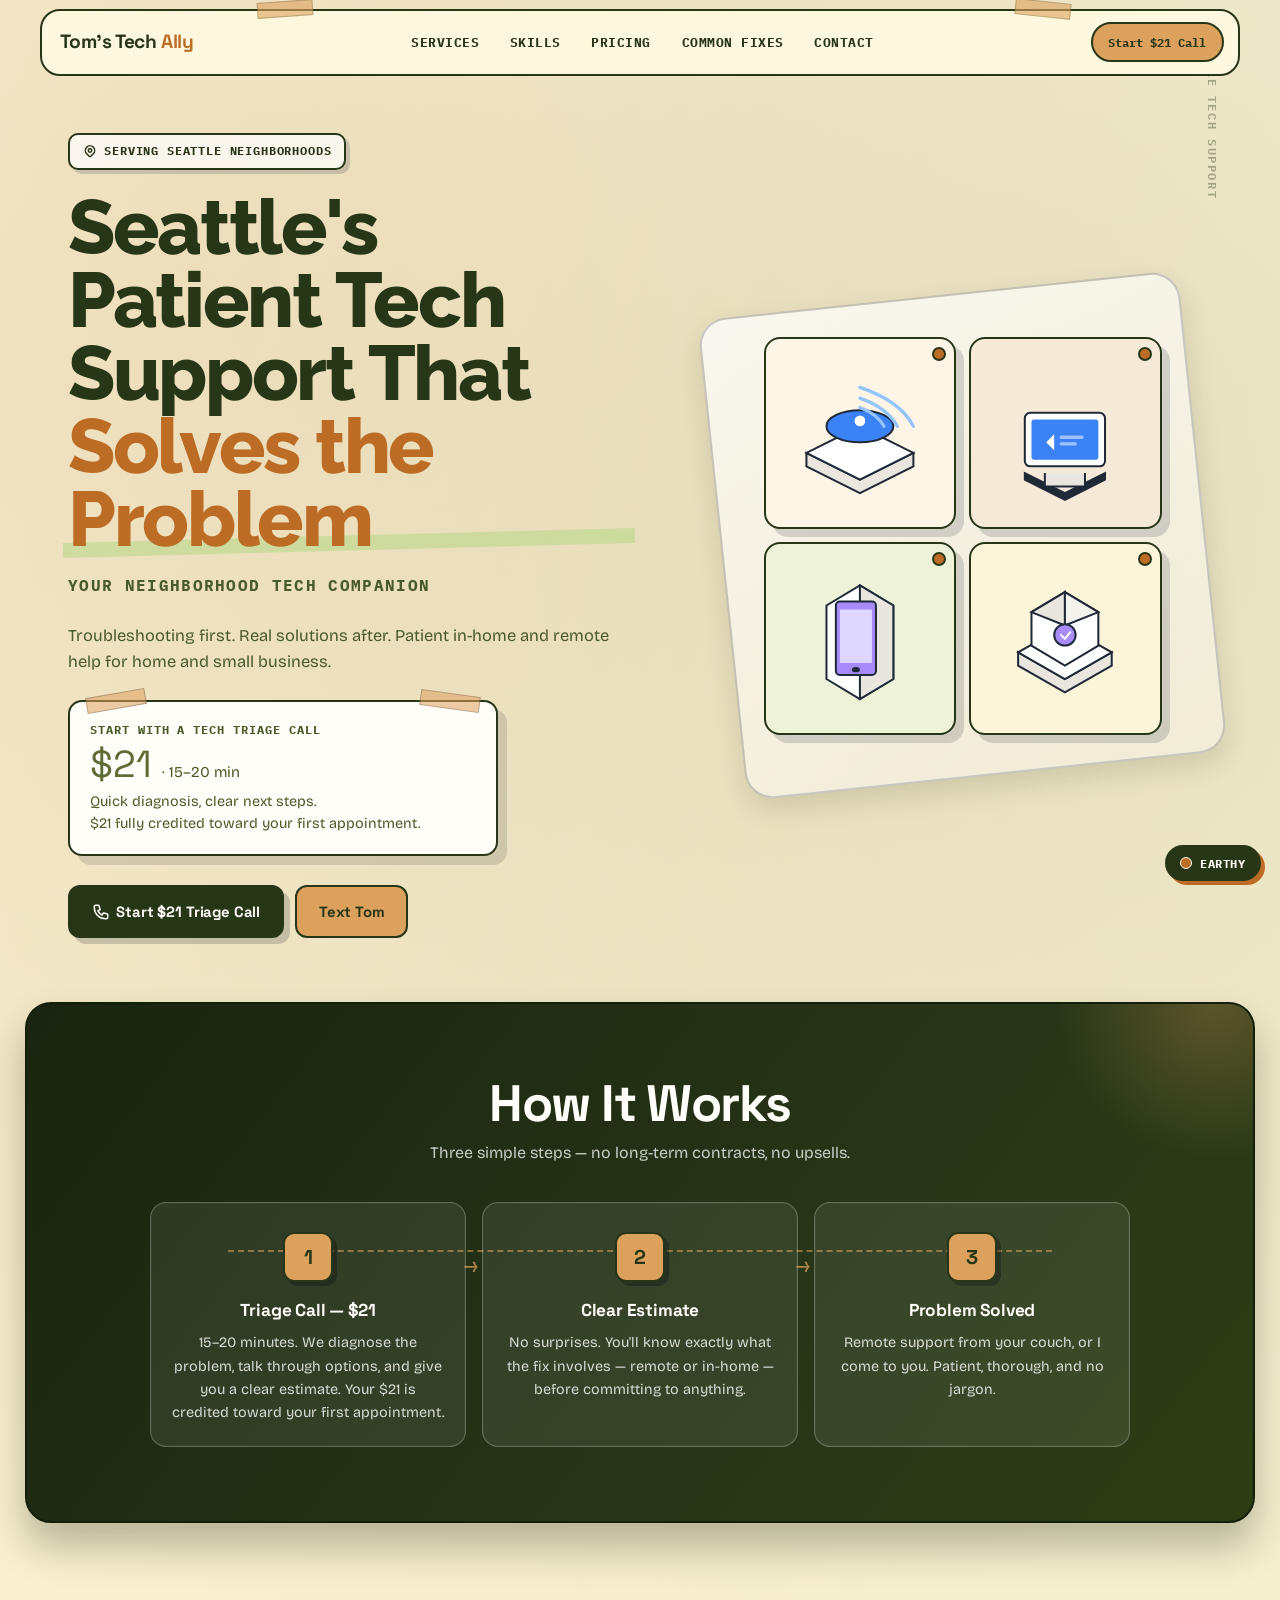
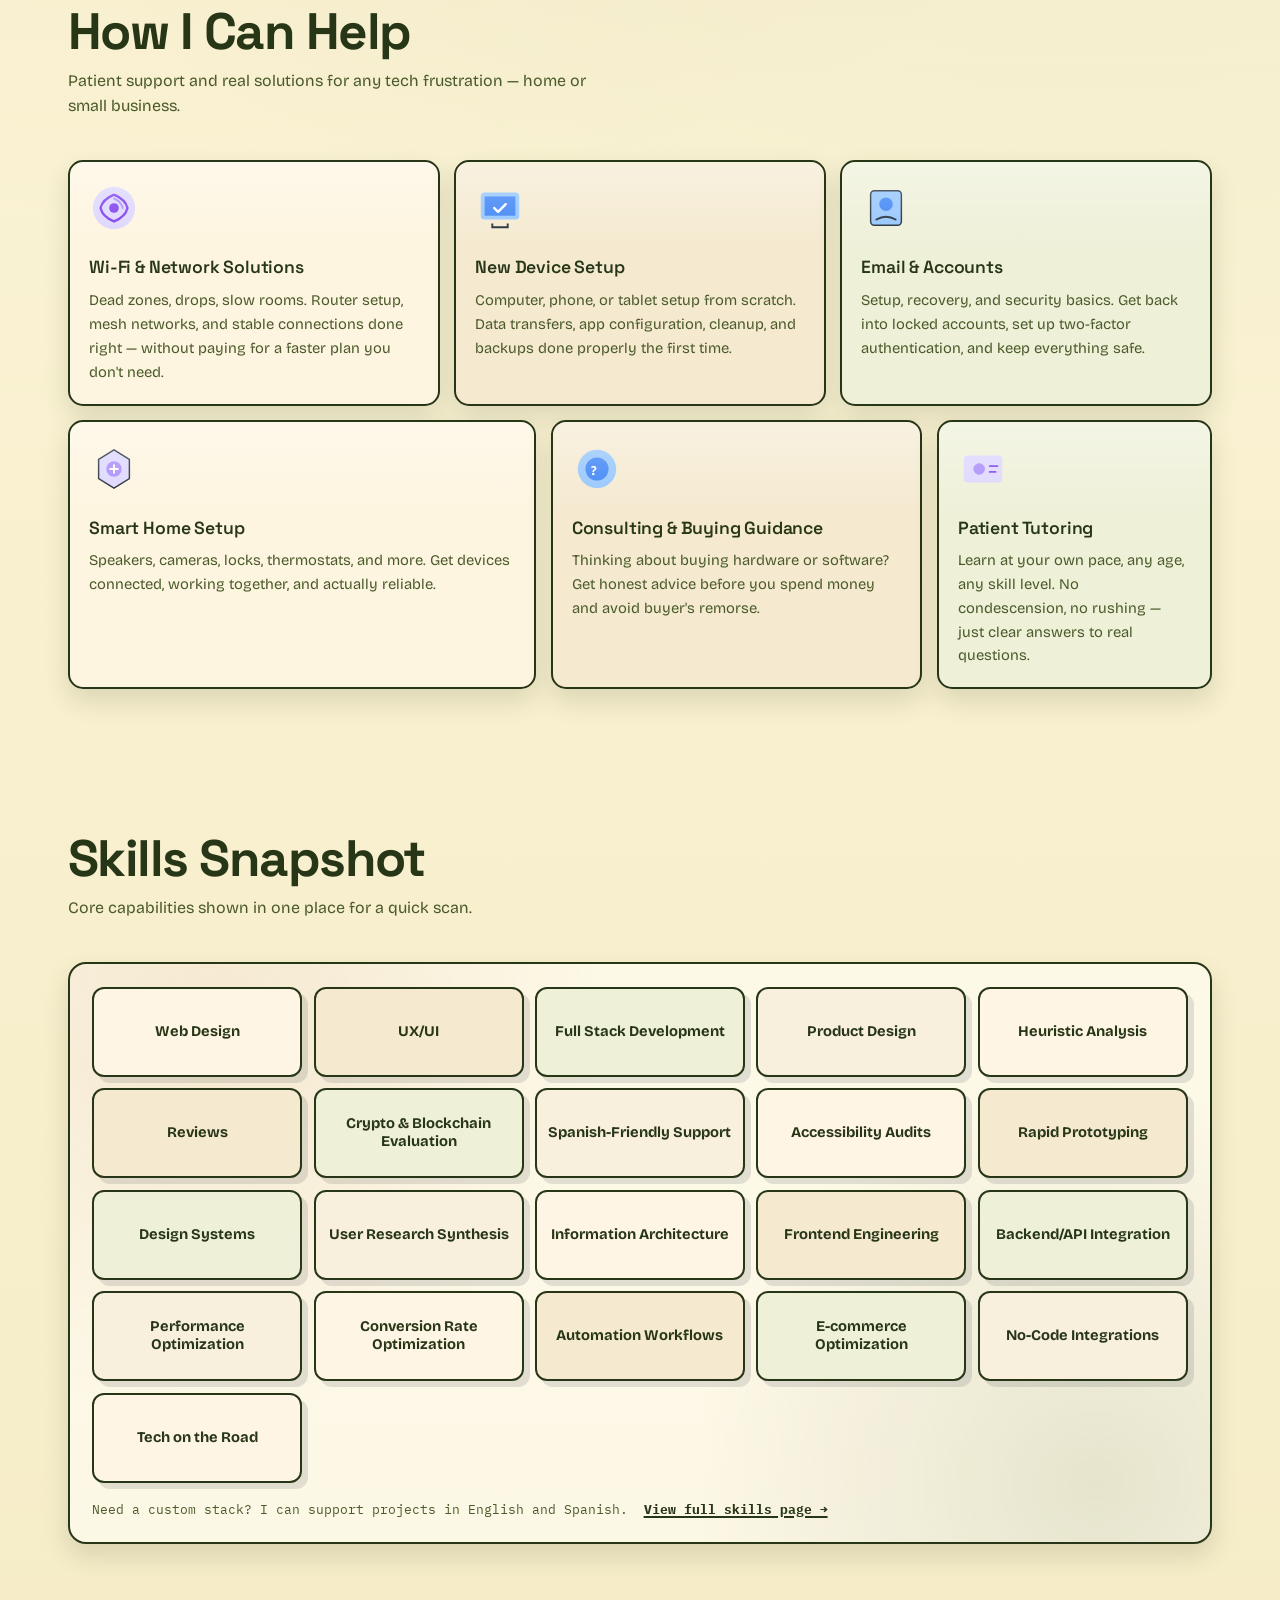
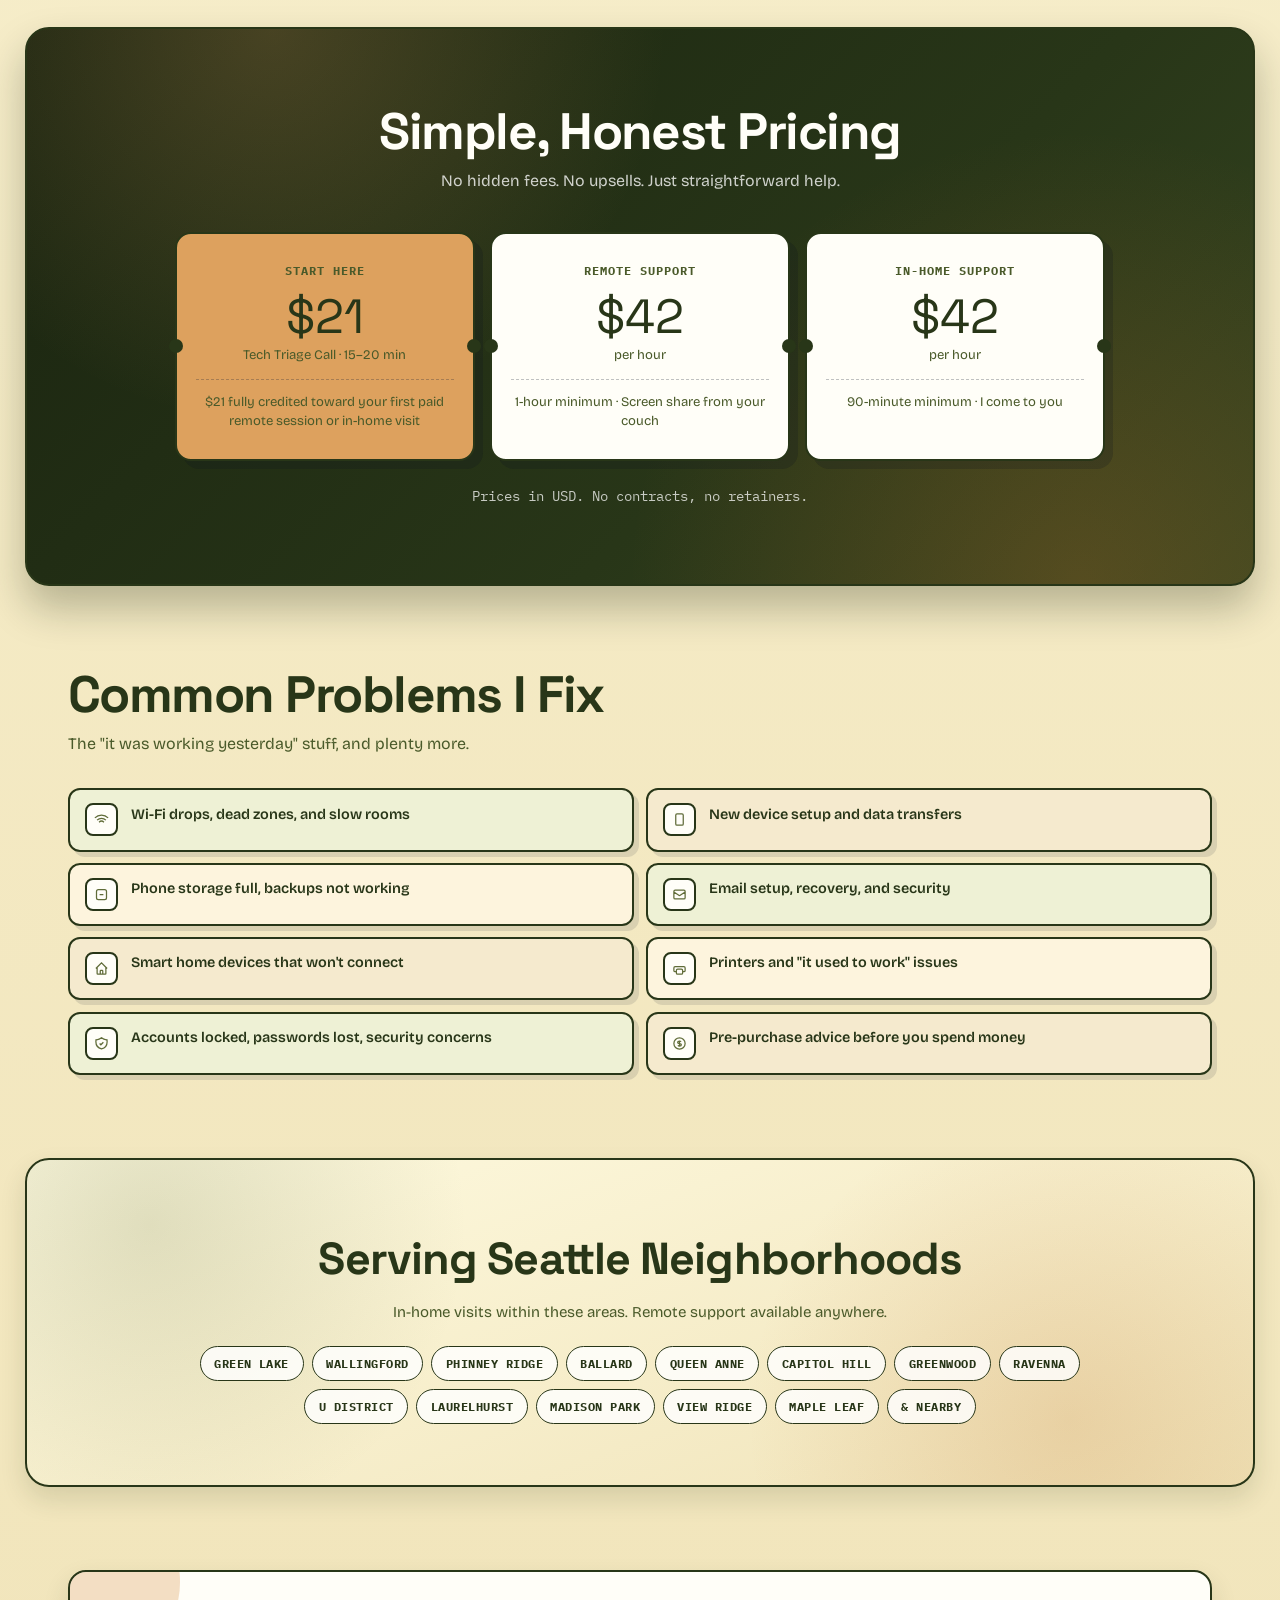
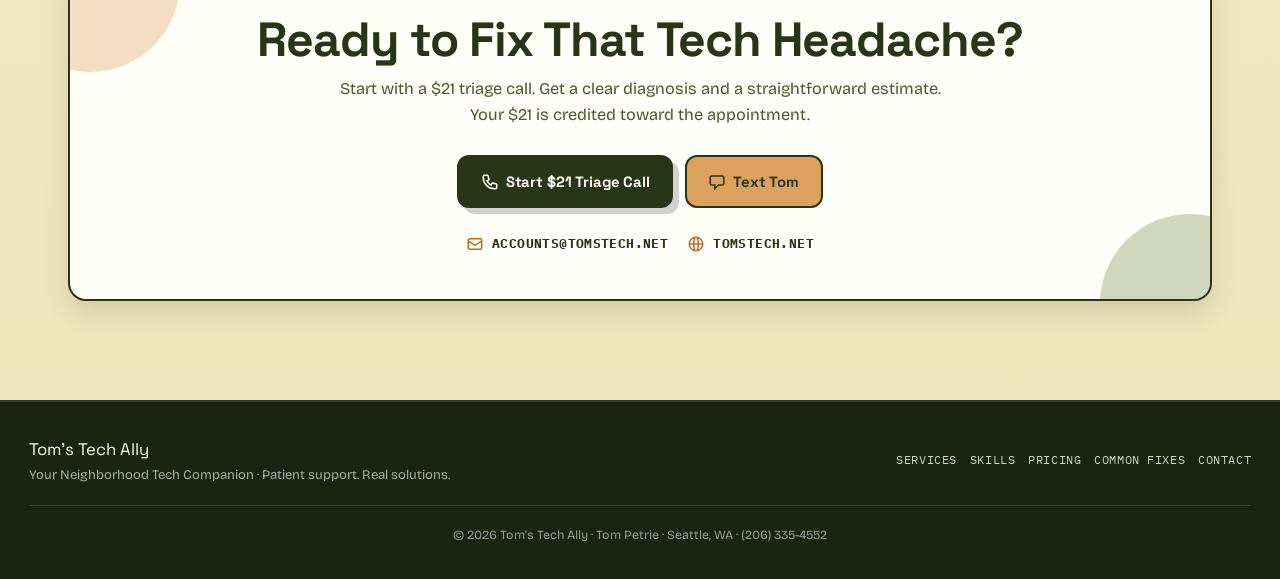
==== commit 81af2627: "feat: replace generic themes with 5 space themes — Cosmos, Aurora, Nebula, Solar, Galaxy Co-Authored" ====
--- a/index.html
+++ b/index.html
@@ -190,7 +190,7 @@
             --tape-strip: rgba(221, 161, 94, 0.55);
 
             --hero-watermark: rgba(40, 54, 24, 0.36);
-            --highlight-bar: rgba(221, 161, 94, 0.55);
+            --highlight-bar: rgba(190, 217, 145, 0.68);
 
             --iso-bg-1: #fff5e6;
             --iso-bg-2: #f5ead8;
@@ -232,6 +232,240 @@
             --area-bg-bottom: #f0e3b8;
 
             --footer-surface: #1a2410;
+        }
+
+        /* ── Midnight (black + prussian blue + orange) ── */
+        [data-theme="midnight"] {
+            --paper: #f5f5f5; --paper-deep: #e5e5e5; --ink: #000000; --ink-soft: #14213D;
+            --line: rgba(0,0,0,.18); --white: #ffffff; --orange: #FCA311; --acid: #FCA311;
+            --teal: #14213D; --blue: #1c3052; --pink: #FCA311;
+            --shadow: 0 12px 26px rgba(0,0,0,.14);
+            --body-glow-warm: rgba(252,163,17,.14); --body-glow-cool: rgba(20,33,61,.1);
+            --body-bg-top: #f9f9f9; --body-bg-bottom: #e8e8e8;
+            --body-dot: rgba(0,0,0,.05); --surface-overlay: rgba(255,255,255,.18);
+            --nav-surface: rgba(255,255,255,.93); --nav-tape: rgba(252,163,17,.55);
+            --mobile-surface: rgba(255,255,255,.96); --tape-strip: rgba(252,163,17,.45);
+            --hero-watermark: rgba(0,0,0,.3); --highlight-bar: rgba(221,214,254,.82);
+            --iso-bg-1: #fff8ec; --iso-bg-2: #f5f5f5; --iso-bg-3: #fff3d4; --iso-bg-4: #fffdf5;
+            --dark-a: #000000; --dark-b: #14213D; --dark-c: #0a1628;
+            --dark-border: #000000; --dark-shadow-rgb: 0,0,0; --dark-glow: rgba(252,163,17,.28);
+            --dark-2a: #000000; --dark-2b: #14213D; --dark-2c: #0a1628; --dark-dot: #000000;
+            --pricing-radial-1: rgba(252,163,17,.2); --pricing-radial-2: rgba(252,163,17,.1);
+            --step-line: rgba(252,163,17,.55); --step-arrow-color: rgba(252,163,17,.75);
+            --svc-warm: #fff8ec; --svc-cool: #f5f5f5; --svc-fresh: #fff3d4;
+            --skill-warm: #fff8ec; --skill-cool: #f5f5f5; --skill-fresh: #fff3d4; --skill-soft: #fffdf5;
+            --panel-glow-a: rgba(252,163,17,.1); --panel-glow-b: rgba(20,33,61,.08);
+            --prob-fresh: rgba(255,248,236,.9); --prob-cool: rgba(245,245,245,.9); --prob-warm: rgba(255,243,212,.9);
+            --area-glow-a: rgba(20,33,61,.15); --area-glow-b: rgba(252,163,17,.18);
+            --area-bg-top: #f9f9f9; --area-bg-bottom: #e8e8e8; --footer-surface: #000000;
+        }
+
+        /* ── Forest (ash grey + sage + teals) ── */
+        [data-theme="forest"] {
+            --paper: #dde5d8; --paper-deep: #cad2c5; --ink: #2F3E46; --ink-soft: #354F52;
+            --line: rgba(47,62,70,.22); --white: #f0f4ee; --orange: #52796F; --acid: #84A98C;
+            --teal: #52796F; --blue: #354F52; --pink: #84A98C;
+            --shadow: 0 12px 26px rgba(47,62,70,.14);
+            --body-glow-warm: rgba(82,121,111,.15); --body-glow-cool: rgba(47,62,70,.12);
+            --body-bg-top: #e8ede4; --body-bg-bottom: #cad2c5;
+            --body-dot: rgba(47,62,70,.05); --surface-overlay: rgba(240,244,238,.18);
+            --nav-surface: rgba(240,244,238,.92); --nav-tape: rgba(132,169,140,.55);
+            --mobile-surface: rgba(240,244,238,.96); --tape-strip: rgba(132,169,140,.45);
+            --hero-watermark: rgba(47,62,70,.36); --highlight-bar: rgba(193,226,216,.72);
+            --iso-bg-1: #edf2eb; --iso-bg-2: #e4ece8; --iso-bg-3: #d8e8de; --iso-bg-4: #eef3ec;
+            --dark-a: #2F3E46; --dark-b: #354F52; --dark-c: #1e2e30;
+            --dark-border: #1a282b; --dark-shadow-rgb: 47,62,70; --dark-glow: rgba(132,169,140,.28);
+            --dark-2a: #2F3E46; --dark-2b: #354F52; --dark-2c: #243b3e; --dark-dot: #2F3E46;
+            --pricing-radial-1: rgba(132,169,140,.22); --pricing-radial-2: rgba(82,121,111,.2);
+            --step-line: rgba(132,169,140,.55); --step-arrow-color: rgba(132,169,140,.75);
+            --svc-warm: #e8f0e5; --svc-cool: #dde8e4; --svc-fresh: #d8e8de;
+            --skill-warm: #edf2eb; --skill-cool: #e4ece8; --skill-fresh: #d8e8de; --skill-soft: #eef3ec;
+            --panel-glow-a: rgba(82,121,111,.12); --panel-glow-b: rgba(47,62,70,.1);
+            --prob-fresh: rgba(232,240,229,.9); --prob-cool: rgba(221,232,228,.9); --prob-warm: rgba(216,232,222,.9);
+            --area-glow-a: rgba(47,62,70,.18); --area-glow-b: rgba(82,121,111,.16);
+            --area-bg-top: #e8ede4; --area-bg-bottom: #cad2c5; --footer-surface: #1a282b;
+        }
+
+        /* ── Dusk (blue-purple → coral → bronze) ── */
+        [data-theme="dusk"] {
+            --paper: #FDF5EF; --paper-deep: #F5E5D8; --ink: #355070; --ink-soft: #4d6585;
+            --line: rgba(53,80,112,.22); --white: #FFF9F6; --orange: #E56B6F; --acid: #EAAC8B;
+            --teal: #B56576; --blue: #6D597A; --pink: #E56B6F;
+            --shadow: 0 12px 26px rgba(53,80,112,.14);
+            --body-glow-warm: rgba(229,107,111,.14); --body-glow-cool: rgba(109,89,122,.12);
+            --body-bg-top: #FDF5EF; --body-bg-bottom: #F5E5D8;
+            --body-dot: rgba(53,80,112,.05); --surface-overlay: rgba(255,249,246,.16);
+            --nav-surface: rgba(253,245,239,.92); --nav-tape: rgba(234,172,139,.55);
+            --mobile-surface: rgba(253,245,239,.96); --tape-strip: rgba(234,172,139,.45);
+            --hero-watermark: rgba(53,80,112,.36); --highlight-bar: rgba(214,196,243,.76);
+            --iso-bg-1: #fef0e8; --iso-bg-2: #f0eaf5; --iso-bg-3: #fdeae8; --iso-bg-4: #fef6ee;
+            --dark-a: #355070; --dark-b: #6D597A; --dark-c: #2a3d56;
+            --dark-border: #1e2d40; --dark-shadow-rgb: 53,80,112; --dark-glow: rgba(229,107,111,.28);
+            --dark-2a: #355070; --dark-2b: #6D597A; --dark-2c: #3a3050; --dark-dot: #355070;
+            --pricing-radial-1: rgba(234,172,139,.22); --pricing-radial-2: rgba(181,101,118,.24);
+            --step-line: rgba(234,172,139,.55); --step-arrow-color: rgba(234,172,139,.75);
+            --svc-warm: #fef0e8; --svc-cool: #f0eaf5; --svc-fresh: #fdeae8;
+            --skill-warm: #fef0e8; --skill-cool: #f0eaf5; --skill-fresh: #fdeae8; --skill-soft: #fef6ee;
+            --panel-glow-a: rgba(229,107,111,.1); --panel-glow-b: rgba(109,89,122,.1);
+            --prob-fresh: rgba(254,240,232,.9); --prob-cool: rgba(240,234,245,.9); --prob-warm: rgba(253,234,232,.9);
+            --area-glow-a: rgba(109,89,122,.18); --area-glow-b: rgba(229,107,111,.16);
+            --area-bg-top: #FDF5EF; --area-bg-bottom: #F5E5D8; --footer-surface: #1e2d40;
+        }
+
+        /* ── Neon (charcoal + aqua + peach + yellow + blush) ── */
+        [data-theme="neon"] {
+            --paper: #FFF5F5; --paper-deep: #FFE3E3; --ink: #545863; --ink-soft: #666a77;
+            --line: rgba(84,88,99,.22); --white: #FFFAFA; --orange: #F96E46; --acid: #F9C846;
+            --teal: #00E8FC; --blue: #545863; --pink: #F96E46;
+            --shadow: 0 12px 26px rgba(84,88,99,.14);
+            --body-glow-warm: rgba(249,110,70,.14); --body-glow-cool: rgba(0,232,252,.1);
+            --body-bg-top: #FFF5F5; --body-bg-bottom: #FFE8E8;
+            --body-dot: rgba(84,88,99,.05); --surface-overlay: rgba(255,250,250,.18);
+            --nav-surface: rgba(255,250,250,.92); --nav-tape: rgba(249,200,70,.55);
+            --mobile-surface: rgba(255,250,250,.96); --tape-strip: rgba(249,200,70,.45);
+            --hero-watermark: rgba(84,88,99,.36); --highlight-bar: rgba(190,255,255,.78);
+            --iso-bg-1: #fff5ee; --iso-bg-2: #e8feff; --iso-bg-3: #fff8ee; --iso-bg-4: #fff5f5;
+            --dark-a: #545863; --dark-b: #3d4049; --dark-c: #2a2c32;
+            --dark-border: #1e2028; --dark-shadow-rgb: 84,88,99; --dark-glow: rgba(249,200,70,.28);
+            --dark-2a: #545863; --dark-2b: #3d4049; --dark-2c: #2a2c32; --dark-dot: #3d4049;
+            --pricing-radial-1: rgba(249,200,70,.22); --pricing-radial-2: rgba(249,110,70,.2);
+            --step-line: rgba(249,200,70,.55); --step-arrow-color: rgba(249,200,70,.75);
+            --svc-warm: #fff5ee; --svc-cool: #e8feff; --svc-fresh: #fff8ee;
+            --skill-warm: #fff5ee; --skill-cool: #e8feff; --skill-fresh: #fff8ee; --skill-soft: #fff5f5;
+            --panel-glow-a: rgba(249,110,70,.1); --panel-glow-b: rgba(0,232,252,.08);
+            --prob-fresh: rgba(255,245,238,.9); --prob-cool: rgba(232,254,255,.9); --prob-warm: rgba(255,248,238,.9);
+            --area-glow-a: rgba(0,232,252,.15); --area-glow-b: rgba(249,110,70,.14);
+            --area-bg-top: #FFF5F5; --area-bg-bottom: #FFE3E3; --footer-surface: #1e2028;
+        }
+
+        /* ── Cosmos (void black + star gold + nebula purple) ── */
+        [data-theme="cosmos"] {
+            --paper: #F5F0FF; --paper-deep: #EAE0FF; --ink: #0D0820; --ink-soft: #2D1B5E;
+            --line: rgba(13,8,32,.22); --white: #FAF8FF; --orange: #FFD700; --acid: #C8B8FF;
+            --teal: #9D4EDD; --blue: #7B2FBE; --pink: #E040FB;
+            --shadow: 0 12px 26px rgba(13,8,32,.18);
+            --body-glow-warm: rgba(255,215,0,.12); --body-glow-cool: rgba(157,78,221,.12);
+            --body-bg-top: #F5F0FF; --body-bg-bottom: #EAE0FF;
+            --body-dot: rgba(13,8,32,.06); --surface-overlay: rgba(250,248,255,.18);
+            --nav-surface: rgba(250,248,255,.93); --nav-tape: rgba(200,184,255,.6);
+            --mobile-surface: rgba(250,248,255,.96); --tape-strip: rgba(200,184,255,.5);
+            --hero-watermark: rgba(13,8,32,.4); --highlight-bar: rgba(209,196,255,.78);
+            --iso-bg-1: #F5F0FF; --iso-bg-2: #EDE0FF; --iso-bg-3: #F8F0FF; --iso-bg-4: #EAE0FF;
+            --dark-a: #030010; --dark-b: #0D0820; --dark-c: #110029;
+            --dark-border: #020008; --dark-shadow-rgb: 13,8,32; --dark-glow: rgba(255,215,0,.28);
+            --dark-2a: #0D0820; --dark-2b: #1A0840; --dark-2c: #20106A; --dark-dot: #2D1B5E;
+            --pricing-radial-1: rgba(255,215,0,.18); --pricing-radial-2: rgba(157,78,221,.22);
+            --step-line: rgba(200,184,255,.55); --step-arrow-color: rgba(255,215,0,.7);
+            --svc-warm: #F5F0FF; --svc-cool: #EDE0FF; --svc-fresh: #F8F0FF;
+            --skill-warm: #F5F0FF; --skill-cool: #EDE0FF; --skill-fresh: #F8F0FF; --skill-soft: #EAE0FF;
+            --panel-glow-a: rgba(255,215,0,.1); --panel-glow-b: rgba(157,78,221,.1);
+            --prob-fresh: rgba(245,240,255,.9); --prob-cool: rgba(237,224,255,.9); --prob-warm: rgba(248,240,255,.9);
+            --area-glow-a: rgba(157,78,221,.2); --area-glow-b: rgba(255,215,0,.14);
+            --area-bg-top: #F5F0FF; --area-bg-bottom: #EAE0FF; --footer-surface: #020008;
+        }
+
+        /* ── Aurora (polar night + aurora green + northern magenta) ── */
+        [data-theme="aurora"] {
+            --paper: #F0FFF8; --paper-deep: #D8FFEE; --ink: #03120E; --ink-soft: #064E3B;
+            --line: rgba(3,18,14,.22); --white: #F8FFFC; --orange: #00FFB3; --acid: #A7FFC4;
+            --teal: #10B981; --blue: #06B6D4; --pink: #F472B6;
+            --shadow: 0 12px 26px rgba(3,18,14,.14);
+            --body-glow-warm: rgba(0,255,179,.12); --body-glow-cool: rgba(244,114,182,.1);
+            --body-bg-top: #F0FFF8; --body-bg-bottom: #D8FFEE;
+            --body-dot: rgba(3,18,14,.05); --surface-overlay: rgba(248,255,252,.18);
+            --nav-surface: rgba(248,255,252,.93); --nav-tape: rgba(167,255,196,.6);
+            --mobile-surface: rgba(248,255,252,.96); --tape-strip: rgba(167,255,196,.5);
+            --hero-watermark: rgba(3,18,14,.36); --highlight-bar: rgba(255,220,245,.72);
+            --iso-bg-1: #F0FFF8; --iso-bg-2: #EDFFF8; --iso-bg-3: #FFF0FA; --iso-bg-4: #EEFFF6;
+            --dark-a: #030C0A; --dark-b: #051207; --dark-c: #041009;
+            --dark-border: #020806; --dark-shadow-rgb: 3,18,14; --dark-glow: rgba(0,255,179,.3);
+            --dark-2a: #051207; --dark-2b: #071A0C; --dark-2c: #0A2212; --dark-dot: #064E3B;
+            --pricing-radial-1: rgba(0,255,179,.18); --pricing-radial-2: rgba(244,114,182,.2);
+            --step-line: rgba(167,255,196,.55); --step-arrow-color: rgba(0,255,179,.7);
+            --svc-warm: #F0FFF8; --svc-cool: #EDFFF8; --svc-fresh: #FFF0FA;
+            --skill-warm: #F0FFF8; --skill-cool: #EDFFF8; --skill-fresh: #FFF0FA; --skill-soft: #EEFFF6;
+            --panel-glow-a: rgba(0,255,179,.1); --panel-glow-b: rgba(244,114,182,.08);
+            --prob-fresh: rgba(240,255,248,.9); --prob-cool: rgba(237,255,248,.9); --prob-warm: rgba(255,240,250,.9);
+            --area-glow-a: rgba(16,185,129,.2); --area-glow-b: rgba(0,255,179,.16);
+            --area-bg-top: #F0FFF8; --area-bg-bottom: #D8FFEE; --footer-surface: #020806;
+        }
+
+        /* ── Nebula (cosmic dust + vivid magenta + electric cyan) ── */
+        [data-theme="nebula"] {
+            --paper: #FFF0FF; --paper-deep: #FFD8FF; --ink: #1A0025; --ink-soft: #3D0066;
+            --line: rgba(26,0,37,.22); --white: #FFF8FF; --orange: #FF10F0; --acid: #00FFFF;
+            --teal: #BF00FF; --blue: #7700CC; --pink: #FF10F0;
+            --shadow: 0 12px 26px rgba(26,0,37,.16);
+            --body-glow-warm: rgba(255,16,240,.14); --body-glow-cool: rgba(0,255,255,.1);
+            --body-bg-top: #FFF0FF; --body-bg-bottom: #FFD8FF;
+            --body-dot: rgba(26,0,37,.06); --surface-overlay: rgba(255,248,255,.18);
+            --nav-surface: rgba(255,248,255,.93); --nav-tape: rgba(0,255,255,.4);
+            --mobile-surface: rgba(255,248,255,.96); --tape-strip: rgba(0,255,255,.3);
+            --hero-watermark: rgba(26,0,37,.4); --highlight-bar: rgba(0,255,255,.5);
+            --iso-bg-1: #FFF0FF; --iso-bg-2: #F0FFFF; --iso-bg-3: #FFF0FF; --iso-bg-4: #F8E0FF;
+            --dark-a: #0D0015; --dark-b: #1A0025; --dark-c: #150020;
+            --dark-border: #080010; --dark-shadow-rgb: 26,0,37; --dark-glow: rgba(255,16,240,.3);
+            --dark-2a: #1A0025; --dark-2b: #250038; --dark-2c: #30004A; --dark-dot: #3D0066;
+            --pricing-radial-1: rgba(0,255,255,.18); --pricing-radial-2: rgba(191,0,255,.22);
+            --step-line: rgba(0,255,255,.45); --step-arrow-color: rgba(255,16,240,.65);
+            --svc-warm: #FFF0FF; --svc-cool: #F0FFFF; --svc-fresh: #FFF0FF;
+            --skill-warm: #FFF0FF; --skill-cool: #F0FFFF; --skill-fresh: #FFF0FF; --skill-soft: #F8E0FF;
+            --panel-glow-a: rgba(255,16,240,.1); --panel-glow-b: rgba(0,255,255,.08);
+            --prob-fresh: rgba(255,240,255,.9); --prob-cool: rgba(240,255,255,.9); --prob-warm: rgba(255,240,255,.9);
+            --area-glow-a: rgba(191,0,255,.2); --area-glow-b: rgba(0,255,255,.16);
+            --area-bg-top: #FFF0FF; --area-bg-bottom: #FFD8FF; --footer-surface: #080010;
+        }
+
+        /* ── Solar (space black + molten corona + plasma orange) ── */
+        [data-theme="solar"] {
+            --paper: #FFFBF0; --paper-deep: #FFF3D0; --ink: #0A0500; --ink-soft: #3D1A00;
+            --line: rgba(10,5,0,.22); --white: #FFFEF8; --orange: #FF6600; --acid: #FFE000;
+            --teal: #FF4500; --blue: #FF8C00; --pink: #FF6600;
+            --shadow: 0 12px 26px rgba(10,5,0,.16);
+            --body-glow-warm: rgba(255,102,0,.14); --body-glow-cool: rgba(255,224,0,.1);
+            --body-bg-top: #FFFBF0; --body-bg-bottom: #FFF3D0;
+            --body-dot: rgba(10,5,0,.05); --surface-overlay: rgba(255,254,248,.18);
+            --nav-surface: rgba(255,254,248,.93); --nav-tape: rgba(255,224,0,.55);
+            --mobile-surface: rgba(255,254,248,.96); --tape-strip: rgba(255,224,0,.45);
+            --hero-watermark: rgba(10,5,0,.4); --highlight-bar: rgba(255,246,189,.82);
+            --iso-bg-1: #FFF8E0; --iso-bg-2: #FFF3E0; --iso-bg-3: #FFF0D8; --iso-bg-4: #FFFBF0;
+            --dark-a: #050200; --dark-b: #0A0500; --dark-c: #0F0800;
+            --dark-border: #030100; --dark-shadow-rgb: 10,5,0; --dark-glow: rgba(255,102,0,.32);
+            --dark-2a: #0A0500; --dark-2b: #180C00; --dark-2c: #251200; --dark-dot: #3D1A00;
+            --pricing-radial-1: rgba(255,224,0,.2); --pricing-radial-2: rgba(255,102,0,.24);
+            --step-line: rgba(255,224,0,.55); --step-arrow-color: rgba(255,102,0,.7);
+            --svc-warm: #FFF8E0; --svc-cool: #FFF3E0; --svc-fresh: #FFF0D8;
+            --skill-warm: #FFF8E0; --skill-cool: #FFF3E0; --skill-fresh: #FFF0D8; --skill-soft: #FFFBF0;
+            --panel-glow-a: rgba(255,102,0,.1); --panel-glow-b: rgba(255,224,0,.08);
+            --prob-fresh: rgba(255,251,240,.9); --prob-cool: rgba(255,243,208,.9); --prob-warm: rgba(255,248,224,.9);
+            --area-glow-a: rgba(255,69,0,.2); --area-glow-b: rgba(255,102,0,.16);
+            --area-bg-top: #FFFBF0; --area-bg-bottom: #FFF3D0; --footer-surface: #030100;
+        }
+
+        /* ── Galaxy (deep space blue + milky way + stellar ice) ── */
+        [data-theme="galaxy"] {
+            --paper: #F0F4FF; --paper-deep: #E0EAFF; --ink: #04081A; --ink-soft: #0F1F50;
+            --line: rgba(4,8,26,.22); --white: #F8FAFF; --orange: #6EE7F7; --acid: #E8D5FF;
+            --teal: #4FACFE; --blue: #00F2FE; --pink: #A78BFA;
+            --shadow: 0 12px 26px rgba(4,8,26,.16);
+            --body-glow-warm: rgba(110,231,247,.12); --body-glow-cool: rgba(79,172,254,.12);
+            --body-bg-top: #F0F4FF; --body-bg-bottom: #E0EAFF;
+            --body-dot: rgba(4,8,26,.06); --surface-overlay: rgba(248,250,255,.18);
+            --nav-surface: rgba(248,250,255,.93); --nav-tape: rgba(232,213,255,.65);
+            --mobile-surface: rgba(248,250,255,.96); --tape-strip: rgba(232,213,255,.55);
+            --hero-watermark: rgba(4,8,26,.38); --highlight-bar: rgba(232,213,255,.82);
+            --iso-bg-1: #F0F4FF; --iso-bg-2: #EAE0FF; --iso-bg-3: #E8F4FF; --iso-bg-4: #F0F0FF;
+            --dark-a: #020410; --dark-b: #04081A; --dark-c: #060C20;
+            --dark-border: #010208; --dark-shadow-rgb: 4,8,26; --dark-glow: rgba(110,231,247,.28);
+            --dark-2a: #04081A; --dark-2b: #080F28; --dark-2c: #0C1638; --dark-dot: #0F1F50;
+            --pricing-radial-1: rgba(232,213,255,.22); --pricing-radial-2: rgba(79,172,254,.2);
+            --step-line: rgba(232,213,255,.55); --step-arrow-color: rgba(110,231,247,.7);
+            --svc-warm: #F0F4FF; --svc-cool: #EAE0FF; --svc-fresh: #E8F4FF;
+            --skill-warm: #F0F4FF; --skill-cool: #EAE0FF; --skill-fresh: #E8F4FF; --skill-soft: #F0F0FF;
+            --panel-glow-a: rgba(110,231,247,.1); --panel-glow-b: rgba(79,172,254,.1);
+            --prob-fresh: rgba(240,244,255,.9); --prob-cool: rgba(224,234,255,.9); --prob-warm: rgba(232,240,255,.9);
+            --area-glow-a: rgba(79,172,254,.2); --area-glow-b: rgba(110,231,247,.16);
+            --area-bg-top: #F0F4FF; --area-bg-bottom: #E0EAFF; --footer-surface: #010208;
         }
 
         html {
@@ -355,7 +589,7 @@
         }
 
         .logo span {
-            color: var(--teal);
+            color: var(--orange);
         }
 
         .nav-links {
@@ -547,7 +781,7 @@
             position: absolute;
             left: -0.06em;
             right: -0.04em;
-            bottom: 0.08em;
+            bottom: -0.03em;
             height: 0.2em;
             background: var(--highlight-bar);
             z-index: -1;
@@ -1071,6 +1305,18 @@
             color: var(--ink-soft);
             font-size: 0.84rem;
             font-family: "IBM Plex Mono", monospace;
+        }
+
+        .skills-note a {
+            color: var(--ink);
+            font-weight: 700;
+            margin-left: 0.45rem;
+            text-decoration-thickness: 2px;
+            text-underline-offset: 2px;
+        }
+
+        .skills-note a:hover {
+            color: var(--orange);
         }
 
         .pricing-section {
@@ -1772,14 +2018,14 @@
 
         <ul class="nav-links" role="list">
             <li><a href="#services">Services</a></li>
-            <li><a href="#skills">Skills</a></li>
+            <li><a href="/skills.html">Skills</a></li>
             <li><a href="#pricing">Pricing</a></li>
             <li><a href="#problems">Common Fixes</a></li>
             <li><a href="#contact">Contact</a></li>
         </ul>
 
         <div class="nav-right">
-            <a href="tel:2063354552" class="nav-cta">Start $21 Call</a>
+            <a href="/contact.vcf" class="nav-cta">Start $21 Call</a>
             <button class="hamburger" id="hamburger" aria-label="Open menu" aria-expanded="false" aria-controls="mobile-nav">
                 <span></span><span></span><span></span>
             </button>
@@ -1788,11 +2034,11 @@
 
     <nav class="mobile-nav" id="mobile-nav" aria-label="Mobile" role="navigation">
         <a href="#services" class="mobile-link">Services</a>
-        <a href="#skills" class="mobile-link">Skills</a>
+        <a href="/skills.html" class="mobile-link">Skills</a>
         <a href="#pricing" class="mobile-link">Pricing</a>
         <a href="#problems" class="mobile-link">Common Fixes</a>
         <a href="#contact" class="mobile-link">Contact</a>
-        <a href="tel:2063354552" class="mobile-cta">Start $21 Call</a>
+        <a href="/contact.vcf" class="mobile-cta">Start $21 Call</a>
     </nav>
 
     <main id="main">
@@ -1819,7 +2065,7 @@
             </div>
 
             <div class="hero-buttons">
-                <a href="tel:2063354552" class="btn-primary">
+                <a href="/contact.vcf" class="btn-primary">
                     <svg width="18" height="18" fill="none" stroke="currentColor" stroke-width="2" viewBox="0 0 24 24" aria-hidden="true">
                         <path d="M3 5a2 2 0 012-2h3.28a1 1 0 01.948.684l1.498 4.493a1 1 0 01-.502 1.21l-2.257 1.13a11.042 11.042 0 005.516 5.516l1.13-2.257a1 1 0 011.21-.502l4.493 1.498a1 1 0 01.684.949V19a2 2 0 01-2 2h-1C9.716 21 3 14.284 3 6V5z"/>
                     </svg>
@@ -2016,7 +2262,7 @@
                 <div class="skill-card">No-Code Integrations</div>
                 <div class="skill-card">Tech on the Road</div>
             </div>
-            <p class="skills-note">Need a custom stack? I can support projects in English and Spanish.</p>
+            <p class="skills-note">Need a custom stack? I can support projects in English and Spanish. <a href="/skills.html">View full skills page →</a></p>
         </div>
     </section>
 
@@ -2151,7 +2397,7 @@
             <h2 id="cta-heading">Ready to Fix That Tech Headache?</h2>
             <p>Start with a $21 triage call. Get a clear diagnosis and a straightforward estimate. Your $21 is credited toward the appointment.</p>
             <div class="cta-buttons">
-                <a href="tel:2063354552" class="btn-primary">
+                <a href="/contact.vcf" class="btn-primary">
                     <svg width="18" height="18" fill="none" stroke="currentColor" stroke-width="2" viewBox="0 0 24 24" aria-hidden="true">
                         <path d="M3 5a2 2 0 012-2h3.28a1 1 0 01.948.684l1.498 4.493a1 1 0 01-.502 1.21l-2.257 1.13a11.042 11.042 0 005.516 5.516l1.13-2.257a1 1 0 011.21-.502l4.493 1.498a1 1 0 01.684.949V19a2 2 0 01-2 2h-1C9.716 21 3 14.284 3 6V5z"/>
                     </svg>
@@ -2198,7 +2444,7 @@
             </div>
             <nav class="footer-links" aria-label="Footer">
                 <a href="#services">Services</a>
-                <a href="#skills">Skills</a>
+                <a href="/skills.html">Skills</a>
                 <a href="#pricing">Pricing</a>
                 <a href="#problems">Common Fixes</a>
                 <a href="#contact">Contact</a>
@@ -2208,6 +2454,10 @@
     </footer>
 
     <script>
+        if (window.location.hash === '#skills') {
+            window.location.replace('/skills.html');
+        }
+
         const mainNav = document.querySelector('.main-nav');
         const hamburger = document.getElementById('hamburger');
         const mobileNav = document.getElementById('mobile-nav');
@@ -2235,6 +2485,11 @@
                 hamburger.setAttribute('aria-expanded', 'false');
                 hamburger.setAttribute('aria-label', 'Open menu');
             });
+        });
+
+        // Force all Skills links to the full skills page
+        document.querySelectorAll('a[href="#skills"], a[href="/#skills"], a[href="skills.html"], a[href="/skills.html"]').forEach(link => {
+            link.setAttribute('href', '/skills.html');
         });
 
         // Close on outside click
@@ -2283,8 +2538,17 @@
         const themeSwatch = document.getElementById('theme-swatch');
 
         const themes = [
-            { key: 'earthy',  label: 'Earthy',   swatchColor: '#bc6c25' },
-            { key: null,      label: 'Classic',  swatchColor: '#FF6B35' },
+            { key: 'earthy',    label: 'Earthy',    swatchColor: '#bc6c25' },
+            { key: null,        label: 'Classic',   swatchColor: '#FF6B35' },
+            { key: 'midnight',  label: 'Midnight',  swatchColor: '#FCA311' },
+            { key: 'forest',    label: 'Forest',    swatchColor: '#52796F' },
+            { key: 'dusk',      label: 'Dusk',      swatchColor: '#E56B6F' },
+            { key: 'neon',      label: 'Neon',      swatchColor: '#00E8FC' },
+            { key: 'cosmos',    label: 'Cosmos',    swatchColor: '#FFD700' },
+            { key: 'aurora',    label: 'Aurora',    swatchColor: '#00FFB3' },
+            { key: 'nebula',    label: 'Nebula',    swatchColor: '#FF10F0' },
+            { key: 'solar',     label: 'Solar',     swatchColor: '#FF6600' },
+            { key: 'galaxy',    label: 'Galaxy',    swatchColor: '#6EE7F7' },
         ];
         let current = 0; // start on earthy
 
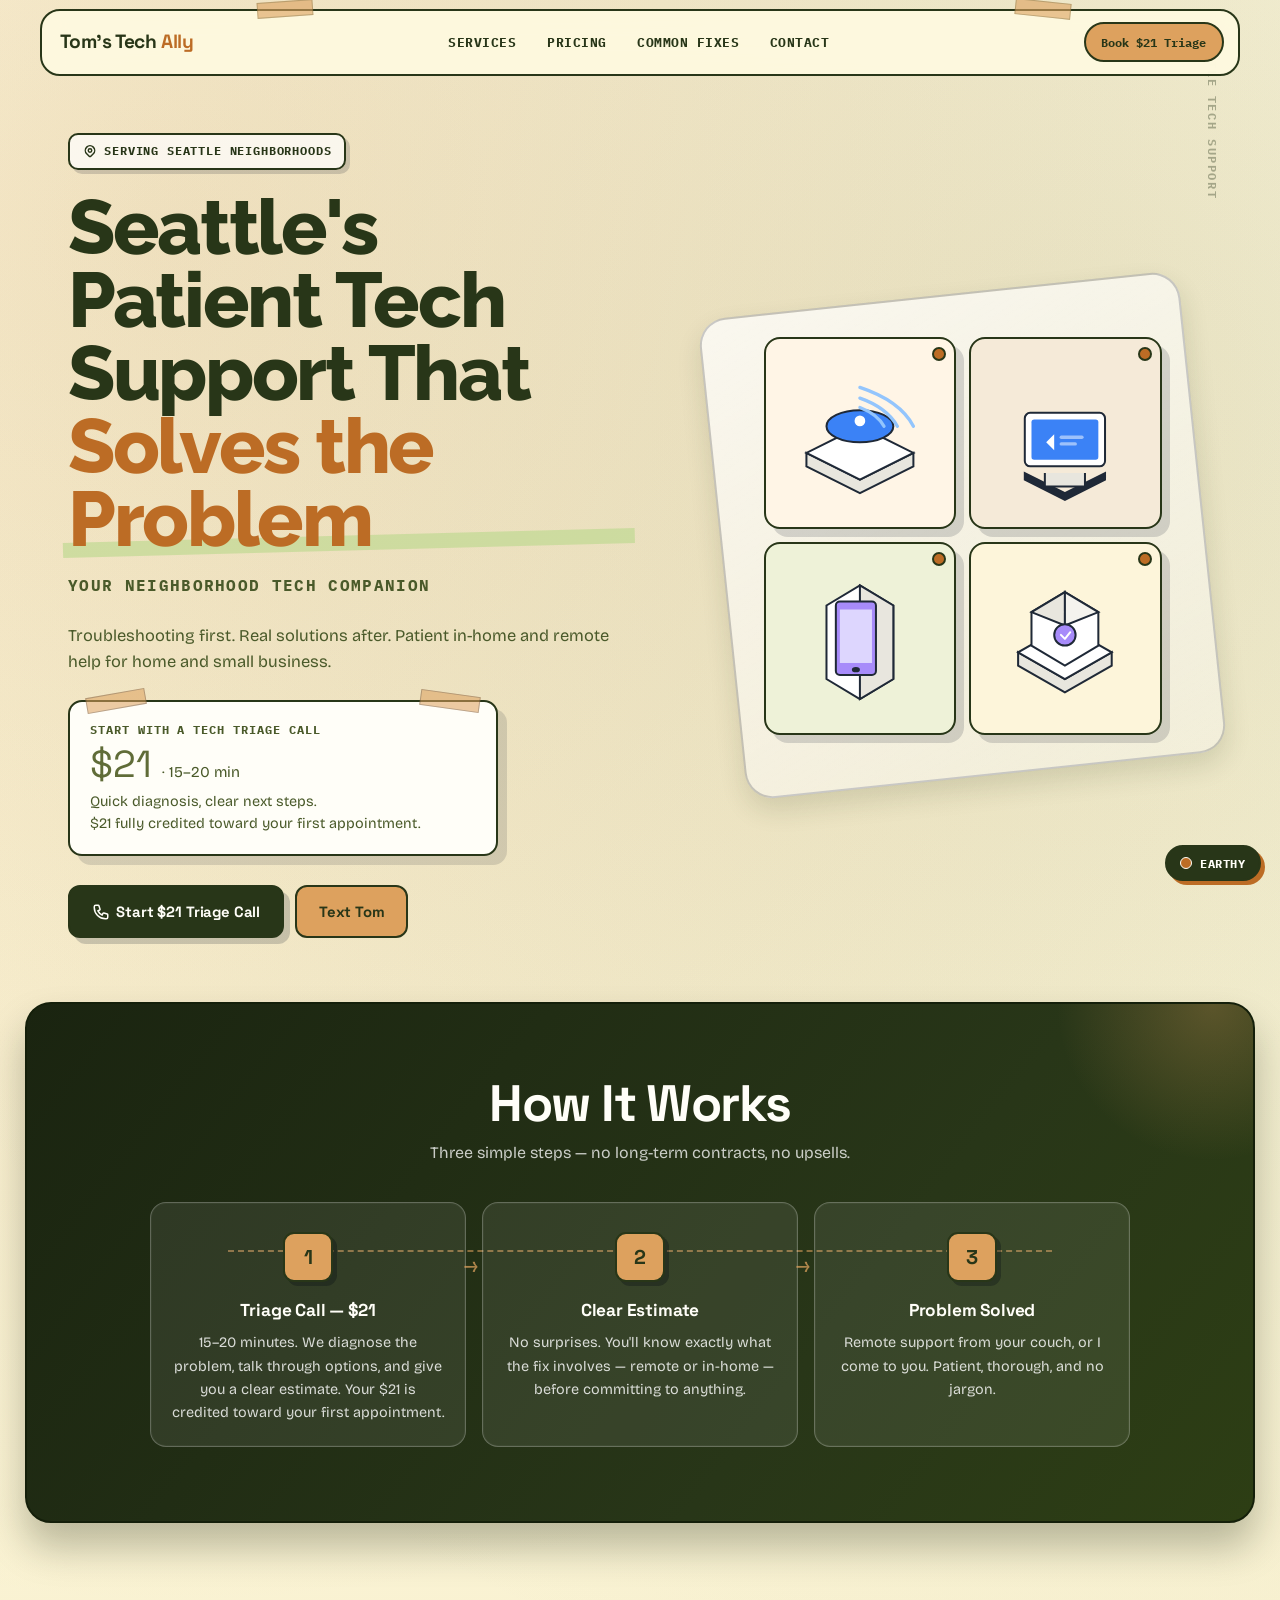
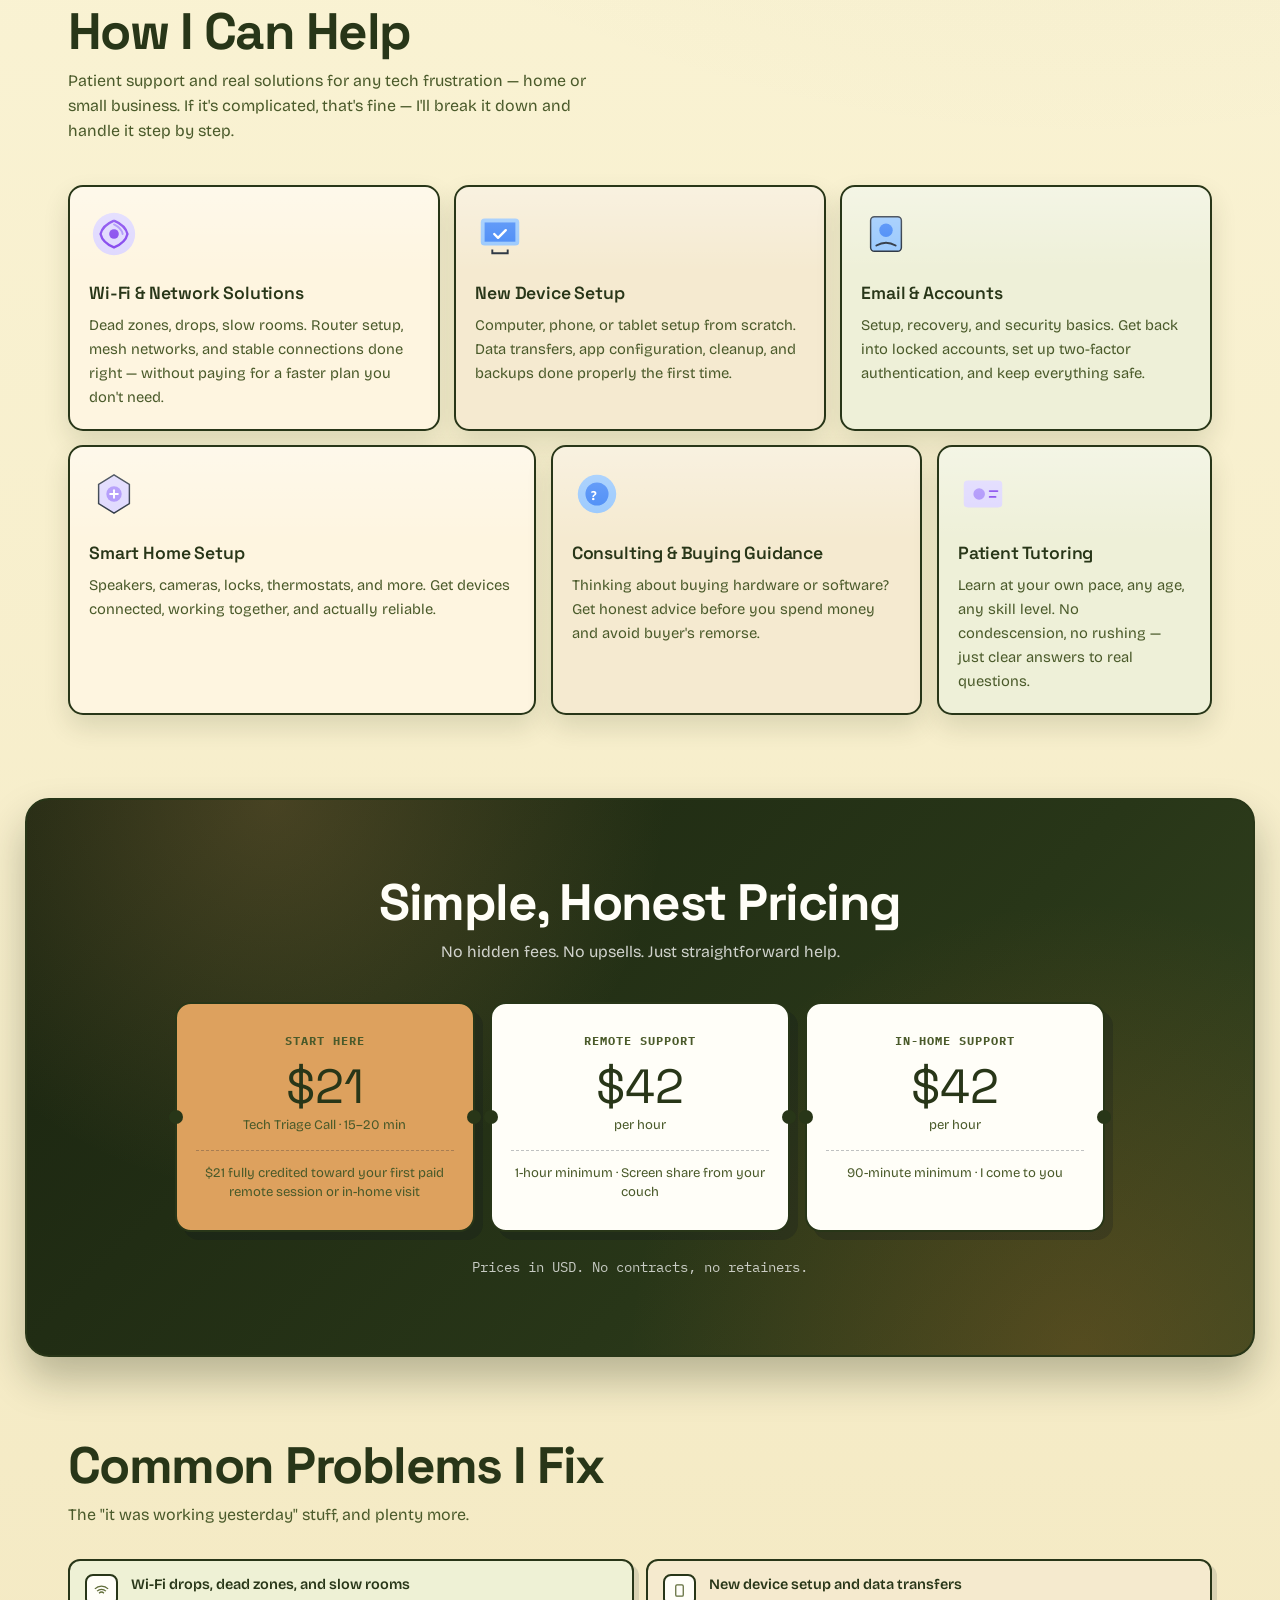
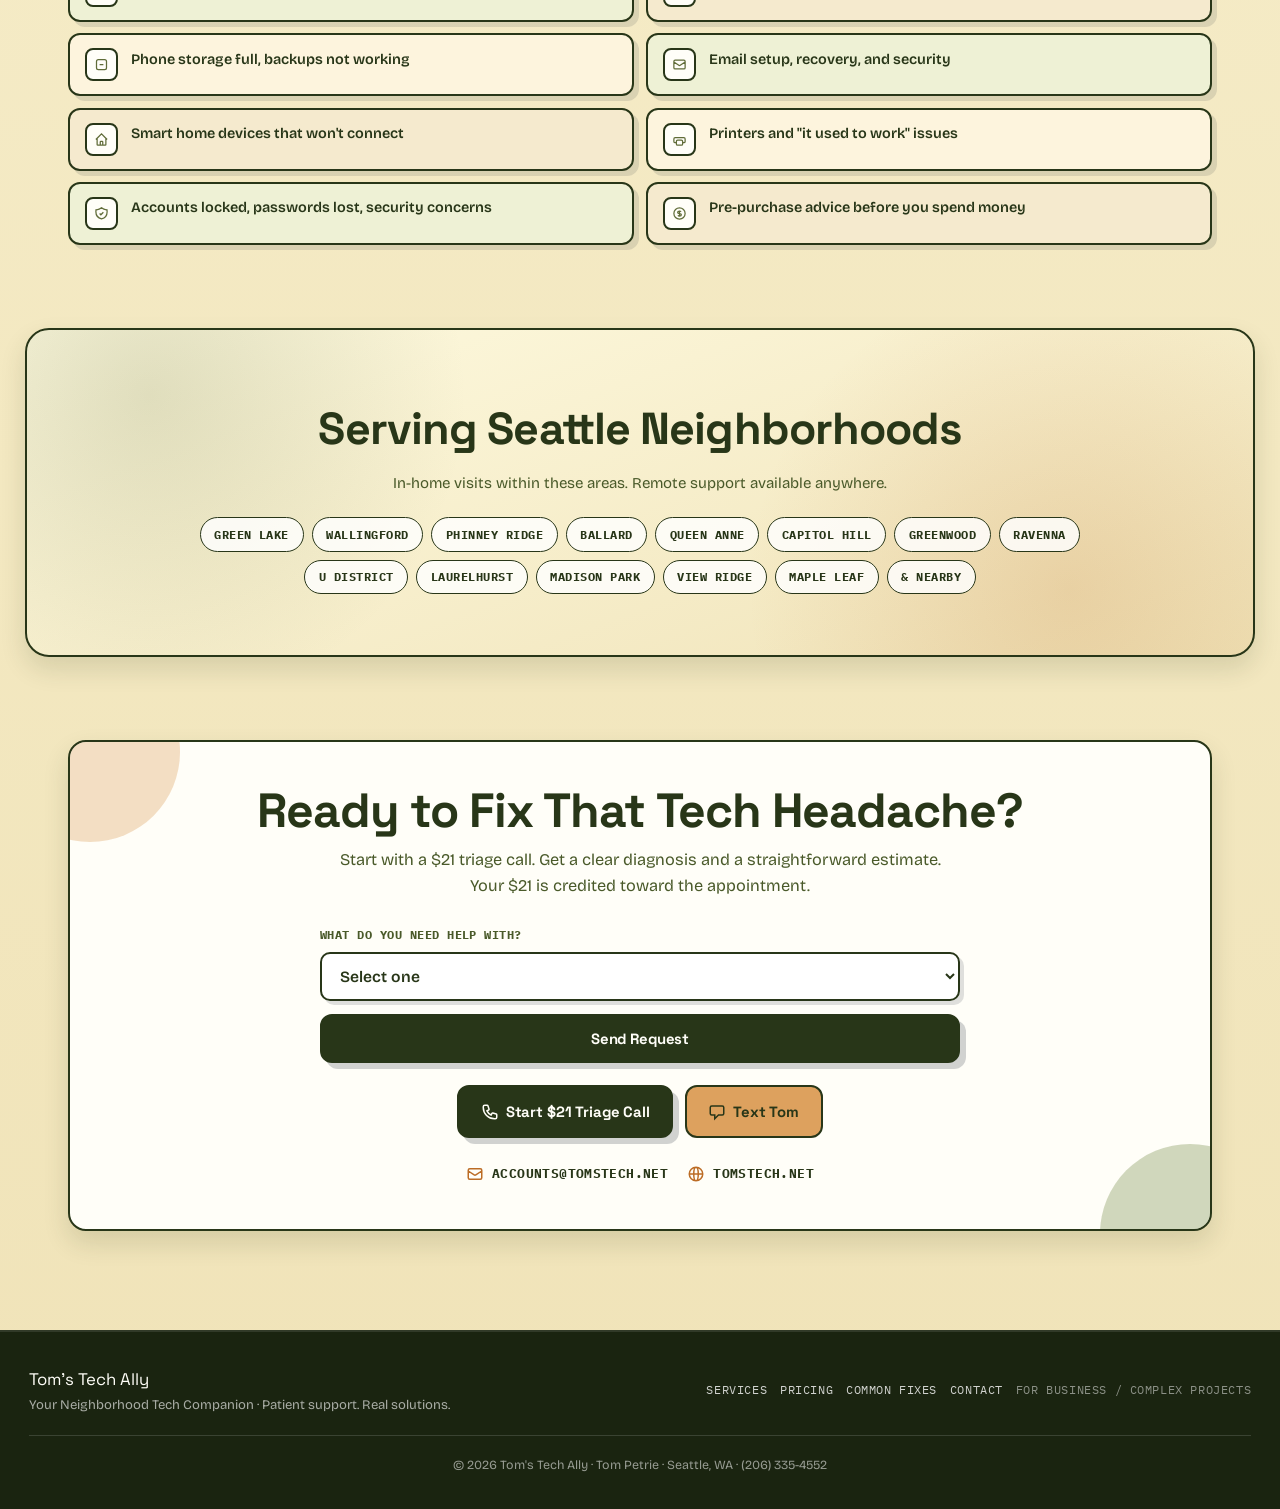
==== commit 857c6273: "chore: commit all changes" ====
--- a/index.html
+++ b/index.html
@@ -1238,87 +1238,6 @@
             line-height: 1.62;
         }
 
-        .skills-section {
-            padding-top: 3.8rem;
-        }
-
-        .skills-panel {
-            border: 2px solid var(--ink);
-            border-radius: 18px;
-            padding: 1.4rem;
-            background:
-                radial-gradient(circle at 12% 10%, var(--panel-glow-a), transparent 35%),
-                radial-gradient(circle at 90% 90%, var(--panel-glow-b), transparent 35%),
-                rgba(255, 252, 240, 0.75);
-            box-shadow: var(--shadow);
-        }
-
-        .skills-grid {
-            display: grid;
-            grid-template-columns: repeat(5, minmax(0, 1fr));
-            gap: 0.72rem;
-        }
-
-        .skill-card {
-            min-height: 90px;
-            border: 2px solid var(--ink);
-            border-radius: 12px;
-            padding: 0.8rem 0.7rem;
-            display: flex;
-            align-items: center;
-            justify-content: center;
-            text-align: center;
-            background: var(--white);
-            font-family: "Bricolage Grotesque", sans-serif;
-            font-optical-sizing: auto;
-            font-size: 0.92rem;
-            font-weight: 700;
-            line-height: 1.2;
-            box-shadow: 6px 6px 0 rgba(28, 35, 50, 0.12);
-            transition: transform 0.2s, box-shadow 0.2s, font-weight 0.18s ease;
-        }
-
-        .skill-card:hover {
-            transform: translate(-2px, -2px);
-            box-shadow: 8px 8px 0 rgba(28, 35, 50, 0.18);
-            font-weight: 800;
-        }
-
-        .skill-card:nth-child(4n + 1) {
-            background: var(--skill-warm);
-        }
-
-        .skill-card:nth-child(4n + 2) {
-            background: var(--skill-cool);
-        }
-
-        .skill-card:nth-child(4n + 3) {
-            background: var(--skill-fresh);
-        }
-
-        .skill-card:nth-child(4n + 4) {
-            background: var(--skill-soft);
-        }
-
-        .skills-note {
-            margin-top: 1rem;
-            color: var(--ink-soft);
-            font-size: 0.84rem;
-            font-family: "IBM Plex Mono", monospace;
-        }
-
-        .skills-note a {
-            color: var(--ink);
-            font-weight: 700;
-            margin-left: 0.45rem;
-            text-decoration-thickness: 2px;
-            text-underline-offset: 2px;
-        }
-
-        .skills-note a:hover {
-            color: var(--orange);
-        }
-
         .pricing-section {
             width: min(1230px, calc(100% - 2rem));
             margin: 0 auto;
@@ -1618,6 +1537,61 @@
             z-index: 1;
         }
 
+        .contact-intake {
+            max-width: 640px;
+            margin: 0 auto 1.4rem;
+            text-align: left;
+            position: relative;
+            z-index: 1;
+        }
+
+        .contact-intake label {
+            display: block;
+            margin-bottom: 0.45rem;
+            font-family: "IBM Plex Mono", monospace;
+            font-size: 0.74rem;
+            font-weight: 700;
+            letter-spacing: 0.04em;
+            text-transform: uppercase;
+            color: var(--ink-soft);
+        }
+
+        .contact-intake select {
+            width: 100%;
+            border: 2px solid var(--ink);
+            border-radius: 10px;
+            background: rgba(255, 255, 255, 0.9);
+            color: var(--ink);
+            font-family: "Bricolage Grotesque", sans-serif;
+            font-size: 0.98rem;
+            font-weight: 600;
+            padding: 0.75rem 0.85rem;
+            box-shadow: 4px 4px 0 rgba(28, 35, 50, 0.14);
+            margin-bottom: 0.85rem;
+        }
+
+        .contact-intake .btn-primary {
+            width: 100%;
+            justify-content: center;
+        }
+
+        .intake-hint {
+            margin-top: 0.75rem;
+            font-size: 0.92rem;
+            color: var(--ink-soft);
+        }
+
+        .intake-hint a {
+            color: var(--ink);
+            font-weight: 800;
+            text-decoration-thickness: 2px;
+            text-underline-offset: 2px;
+        }
+
+        .intake-hint a:hover {
+            color: var(--orange);
+        }
+
         .cta-buttons {
             display: flex;
             justify-content: center;
@@ -1709,6 +1683,14 @@
             color: var(--acid);
         }
 
+        .footer-links a.footer-quiet {
+            opacity: 0.62;
+        }
+
+        .footer-links a.footer-quiet:hover {
+            opacity: 1;
+        }
+
         .footer-copy {
             width: 100%;
             margin-top: 1.2rem;
@@ -1834,10 +1816,6 @@
                 transform: none !important;
             }
 
-            .skills-grid {
-                grid-template-columns: repeat(3, minmax(0, 1fr));
-            }
-
             .pricing-grid {
                 grid-template-columns: 1fr;
                 max-width: 390px;
@@ -1893,10 +1871,6 @@
                 padding: 3.8rem 1.2rem;
             }
 
-            .skills-grid {
-                grid-template-columns: repeat(2, minmax(0, 1fr));
-            }
-
             .section-header {
                 text-align: left;
             }
@@ -1943,9 +1917,6 @@
                 padding: 2.2rem 1rem;
             }
 
-            .skills-grid {
-                grid-template-columns: 1fr;
-            }
         }
 
         /* ── Theme toggle ── */
@@ -2018,14 +1989,13 @@
 
         <ul class="nav-links" role="list">
             <li><a href="#services">Services</a></li>
-            <li><a href="/skills.html">Skills</a></li>
             <li><a href="#pricing">Pricing</a></li>
             <li><a href="#problems">Common Fixes</a></li>
             <li><a href="#contact">Contact</a></li>
         </ul>
 
         <div class="nav-right">
-            <a href="/contact.vcf" class="nav-cta">Start $21 Call</a>
+            <a href="#contact" class="nav-cta">Book $21 Triage</a>
             <button class="hamburger" id="hamburger" aria-label="Open menu" aria-expanded="false" aria-controls="mobile-nav">
                 <span></span><span></span><span></span>
             </button>
@@ -2034,11 +2004,10 @@
 
     <nav class="mobile-nav" id="mobile-nav" aria-label="Mobile" role="navigation">
         <a href="#services" class="mobile-link">Services</a>
-        <a href="/skills.html" class="mobile-link">Skills</a>
         <a href="#pricing" class="mobile-link">Pricing</a>
         <a href="#problems" class="mobile-link">Common Fixes</a>
         <a href="#contact" class="mobile-link">Contact</a>
-        <a href="/contact.vcf" class="mobile-cta">Start $21 Call</a>
+        <a href="#contact" class="mobile-cta">Book $21 Triage</a>
     </nav>
 
     <main id="main">
@@ -2071,7 +2040,7 @@
                     </svg>
                     Start $21 Triage Call
                 </a>
-                <a href="sms:2063354552" class="btn-secondary">Text Tom</a>
+                <a href="sms:+12063354552" class="btn-secondary">Text Tom</a>
             </div>
         </div>
 
@@ -2166,7 +2135,7 @@
     <section class="section-wrap" id="services" aria-labelledby="services-heading">
         <div class="section-header">
             <h2 id="services-heading">How I Can Help</h2>
-            <p>Patient support and real solutions for any tech frustration — home or small business.</p>
+            <p>Patient support and real solutions for any tech frustration — home or small business. If it's complicated, that's fine — I'll break it down and handle it step by step.</p>
         </div>
         <div class="services-grid">
             <div class="service-card" id="service-wifi">
@@ -2227,42 +2196,6 @@
                 <h3>Patient Tutoring</h3>
                 <p>Learn at your own pace, any age, any skill level. No condescension, no rushing — just clear answers to real questions.</p>
             </div>
-        </div>
-    </section>
-
-    <!-- ── Skills ── -->
-    <section class="section-wrap skills-section" id="skills" aria-labelledby="skills-heading">
-        <div class="section-header">
-            <h2 id="skills-heading">Skills Snapshot</h2>
-            <p>Core capabilities shown in one place for a quick scan.</p>
-        </div>
-
-        <div class="skills-panel">
-            <div class="skills-grid" id="skills-grid">
-                <div class="skill-card">Web Design</div>
-                <div class="skill-card">UX/UI</div>
-                <div class="skill-card">Full Stack Development</div>
-                <div class="skill-card">Product Design</div>
-                <div class="skill-card">Heuristic Analysis</div>
-                <div class="skill-card">Reviews</div>
-                <div class="skill-card">Crypto &amp; Blockchain Evaluation</div>
-                <div class="skill-card">Spanish-Friendly Support</div>
-                <div class="skill-card">Accessibility Audits</div>
-                <div class="skill-card">Rapid Prototyping</div>
-
-                <div class="skill-card">Design Systems</div>
-                <div class="skill-card">User Research Synthesis</div>
-                <div class="skill-card">Information Architecture</div>
-                <div class="skill-card">Frontend Engineering</div>
-                <div class="skill-card">Backend/API Integration</div>
-                <div class="skill-card">Performance Optimization</div>
-                <div class="skill-card">Conversion Rate Optimization</div>
-                <div class="skill-card">Automation Workflows</div>
-                <div class="skill-card">E-commerce Optimization</div>
-                <div class="skill-card">No-Code Integrations</div>
-                <div class="skill-card">Tech on the Road</div>
-            </div>
-            <p class="skills-note">Need a custom stack? I can support projects in English and Spanish. <a href="/skills.html">View full skills page →</a></p>
         </div>
     </section>
 
@@ -2396,6 +2329,24 @@
         <div class="cta-content">
             <h2 id="cta-heading">Ready to Fix That Tech Headache?</h2>
             <p>Start with a $21 triage call. Get a clear diagnosis and a straightforward estimate. Your $21 is credited toward the appointment.</p>
+            <form class="contact-intake" id="contact-form" action="#contact">
+                <label for="intake_type">What do you need help with?</label>
+                <select id="intake_type" name="intake_type" required>
+                    <option value="" disabled selected>Select one</option>
+                    <option>Wi-Fi / Internet</option>
+                    <option>Computer / Phone / Tablet</option>
+                    <option>Email / Accounts</option>
+                    <option>Smart Home</option>
+                    <option>Tutoring</option>
+                    <option value="complex-business">Business / website / workflow (more complex)</option>
+                    <option>Not sure</option>
+                </select>
+                <button type="submit" class="btn-primary">Send Request</button>
+                <p class="intake-hint" id="intakeHint" hidden>
+                    If this is a business or complex request, you can review packages here:
+                    <a href="/skills.html">Consulting &amp; Audits</a>.
+                </p>
+            </form>
             <div class="cta-buttons">
                 <a href="/contact.vcf" class="btn-primary">
                     <svg width="18" height="18" fill="none" stroke="currentColor" stroke-width="2" viewBox="0 0 24 24" aria-hidden="true">
@@ -2403,7 +2354,7 @@
                     </svg>
                     Start $21 Triage Call
                 </a>
-                <a href="sms:2063354552" class="btn-secondary">
+                <a href="sms:+12063354552" class="btn-secondary">
                     <svg width="18" height="18" fill="none" stroke="currentColor" stroke-width="2" viewBox="0 0 24 24" aria-hidden="true">
                         <path d="M8 10h.01M12 10h.01M16 10h.01M9 16H5a2 2 0 01-2-2V6a2 2 0 012-2h14a2 2 0 012 2v8a2 2 0 01-2 2h-5l-5 5v-5z"/>
                     </svg>
@@ -2444,20 +2395,16 @@
             </div>
             <nav class="footer-links" aria-label="Footer">
                 <a href="#services">Services</a>
-                <a href="/skills.html">Skills</a>
                 <a href="#pricing">Pricing</a>
                 <a href="#problems">Common Fixes</a>
                 <a href="#contact">Contact</a>
+                <a href="/skills.html" class="footer-quiet">For business / complex projects</a>
             </nav>
         </div>
         <p class="footer-copy">&copy; 2026 Tom's Tech Ally · Tom Petrie · Seattle, WA · <a href="tel:2063354552">(206) 335-4552</a></p>
     </footer>
 
     <script>
-        if (window.location.hash === '#skills') {
-            window.location.replace('/skills.html');
-        }
-
         const mainNav = document.querySelector('.main-nav');
         const hamburger = document.getElementById('hamburger');
         const mobileNav = document.getElementById('mobile-nav');
@@ -2487,11 +2434,6 @@
             });
         });
 
-        // Force all Skills links to the full skills page
-        document.querySelectorAll('a[href="#skills"], a[href="/#skills"], a[href="skills.html"], a[href="/skills.html"]').forEach(link => {
-            link.setAttribute('href', '/skills.html');
-        });
-
         // Close on outside click
         document.addEventListener('click', (e) => {
             if (!mobileNav.contains(e.target) && !hamburger.contains(e.target)) {
@@ -2503,7 +2445,7 @@
 
         // Staggered reveal effect for key cards/sections
         const revealTargets = Array.from(document.querySelectorAll(
-            '.hero-offer, .iso-icon, .step, .service-card, .skills-panel, .skill-card, .pricing-card, .problem-item, .neighborhood-tag, .cta-content'
+            '.hero-offer, .iso-icon, .step, .service-card, .pricing-card, .problem-item, .neighborhood-tag, .cta-content'
         ));
 
         revealTargets.forEach((el, index) => {
@@ -2536,6 +2478,7 @@
         const toggleBtn = document.getElementById('theme-toggle');
         const themeLabel = document.getElementById('theme-label');
         const themeSwatch = document.getElementById('theme-swatch');
+        const themeStorageKey = 'tomstech-theme';
 
         const themes = [
             { key: 'earthy',    label: 'Earthy',    swatchColor: '#bc6c25' },
@@ -2550,7 +2493,35 @@
             { key: 'solar',     label: 'Solar',     swatchColor: '#FF6600' },
             { key: 'galaxy',    label: 'Galaxy',    swatchColor: '#6EE7F7' },
         ];
-        let current = 0; // start on earthy
+
+        const getStoredThemeKey = () => {
+            try {
+                return window.localStorage.getItem(themeStorageKey);
+            } catch {
+                return null;
+            }
+        };
+
+        const setStoredThemeKey = (key) => {
+            try {
+                window.localStorage.setItem(themeStorageKey, key || 'classic');
+            } catch {
+                // Ignore storage failures (private mode / blocked storage).
+            }
+        };
+
+        const findThemeIndex = (key) => {
+            const normalizedKey = key === 'classic' ? null : key;
+            return themes.findIndex(theme => theme.key === normalizedKey);
+        };
+
+        let current = (() => {
+            const storedThemeKey = getStoredThemeKey();
+            const attrThemeKey = html.getAttribute('data-theme');
+            const initialThemeKey = storedThemeKey || attrThemeKey || 'earthy';
+            const idx = findThemeIndex(initialThemeKey);
+            return idx >= 0 ? idx : 0;
+        })();
 
         function applyTheme() {
             const t = themes[current];
@@ -2559,16 +2530,40 @@
             } else {
                 html.removeAttribute('data-theme');
             }
-            themeLabel.textContent = t.label;
-            themeSwatch.style.background = t.swatchColor;
-        }
-
-        toggleBtn.addEventListener('click', () => {
-            current = (current + 1) % themes.length;
-            applyTheme();
-        });
+            if (themeLabel) {
+                themeLabel.textContent = t.label;
+            }
+            if (themeSwatch) {
+                themeSwatch.style.background = t.swatchColor;
+            }
+            if (toggleBtn) {
+                toggleBtn.setAttribute('aria-label', `Switch colour theme (current: ${t.label})`);
+            }
+            setStoredThemeKey(t.key);
+        }
+
+        if (toggleBtn) {
+            toggleBtn.addEventListener('click', () => {
+                current = (current + 1) % themes.length;
+                applyTheme();
+            });
+        }
 
         applyTheme(); // init
+    </script>
+
+    <script>
+      (function () {
+        const sel = document.getElementById('intake_type');
+        const hint = document.getElementById('intakeHint');
+        if (!sel || !hint) return;
+        const show = () => {
+          const isBiz = sel.value === 'complex-business';
+          hint.hidden = !isBiz;
+        };
+        sel.addEventListener('change', show);
+        show();
+      })();
     </script>
 </body>
 </html>
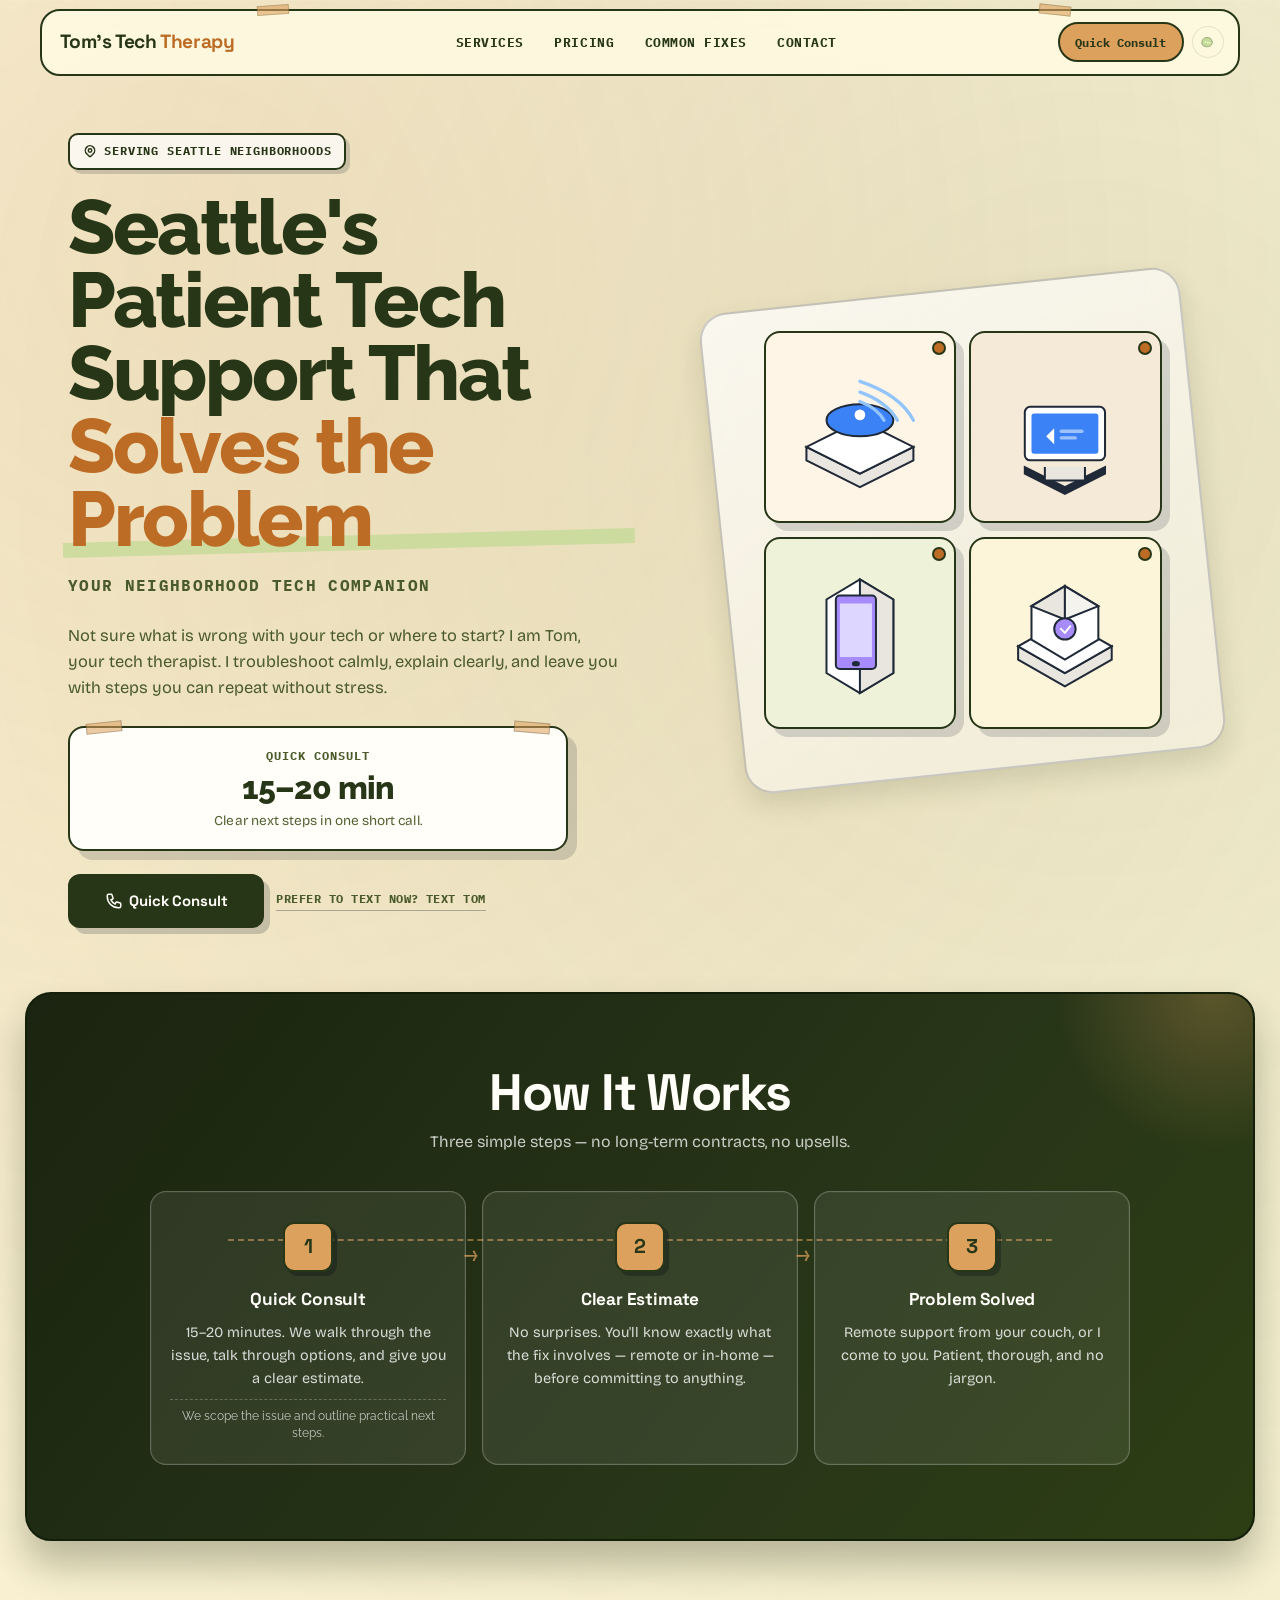
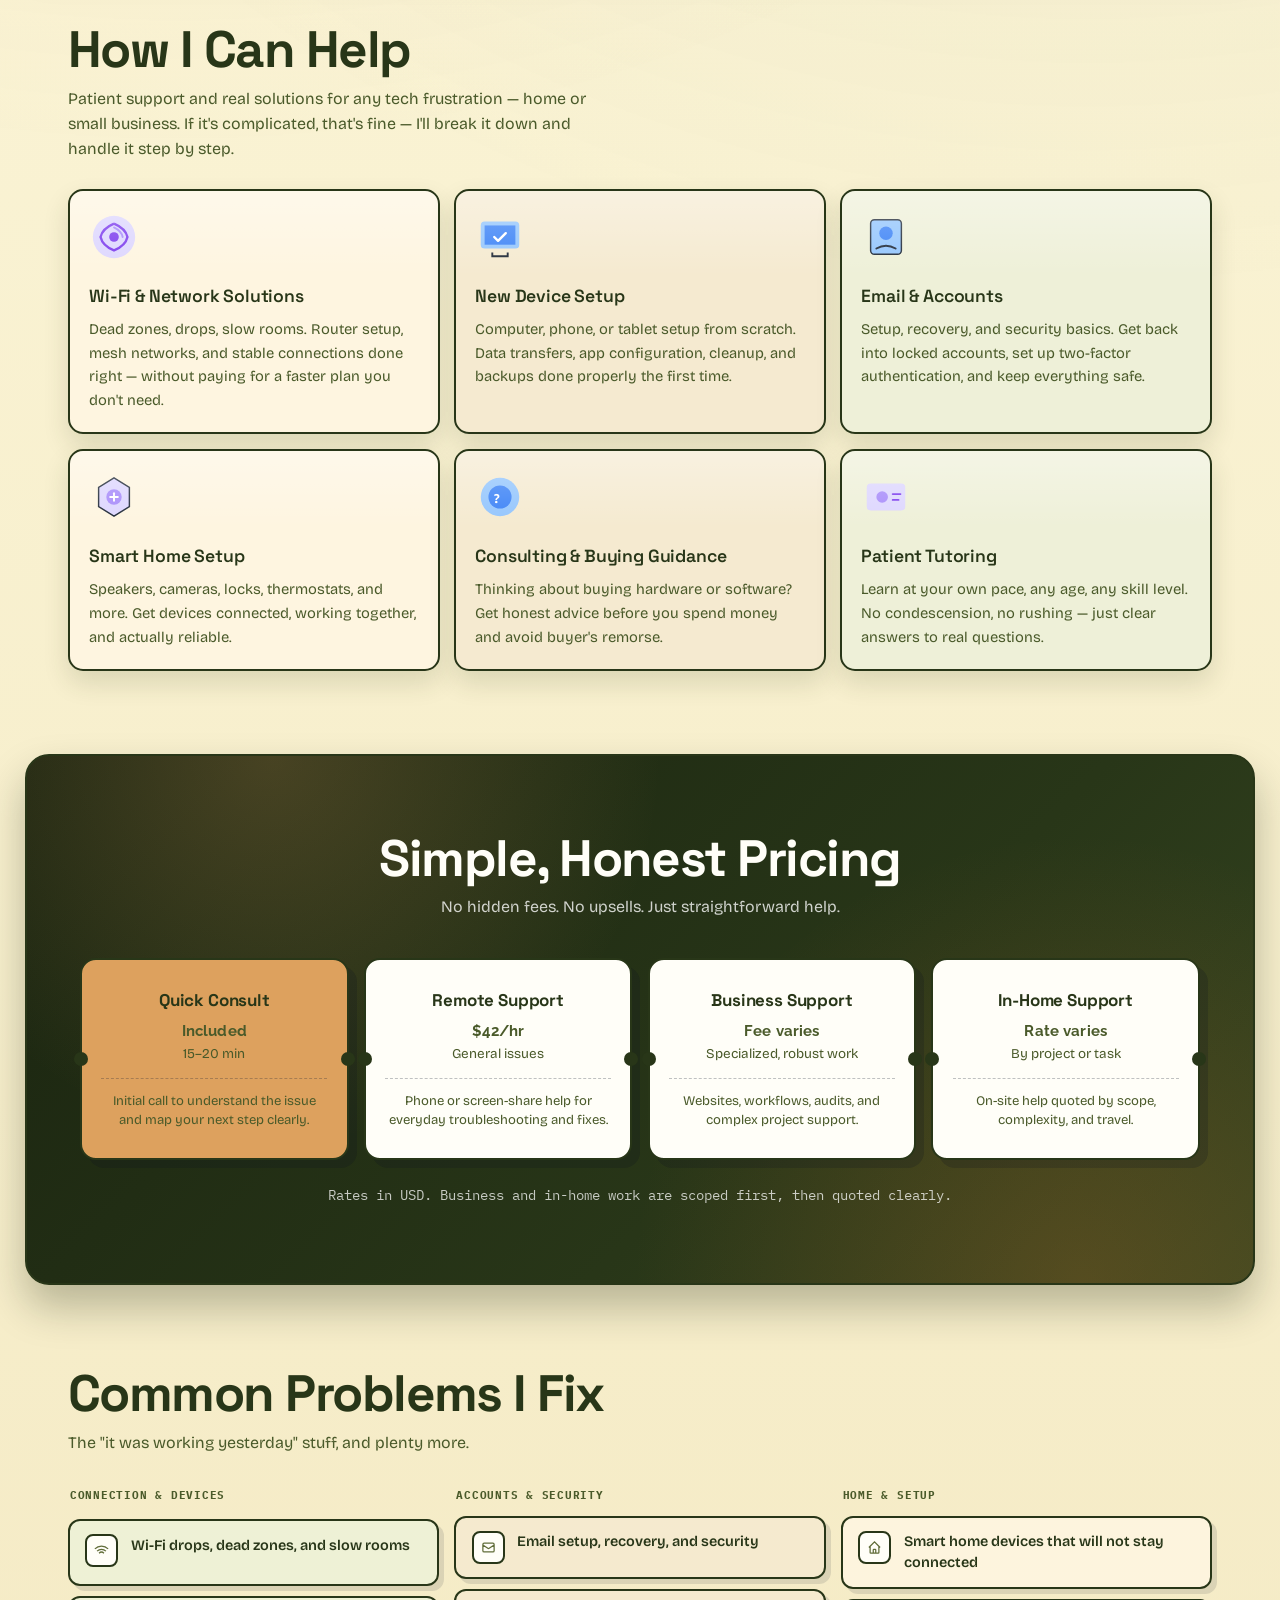
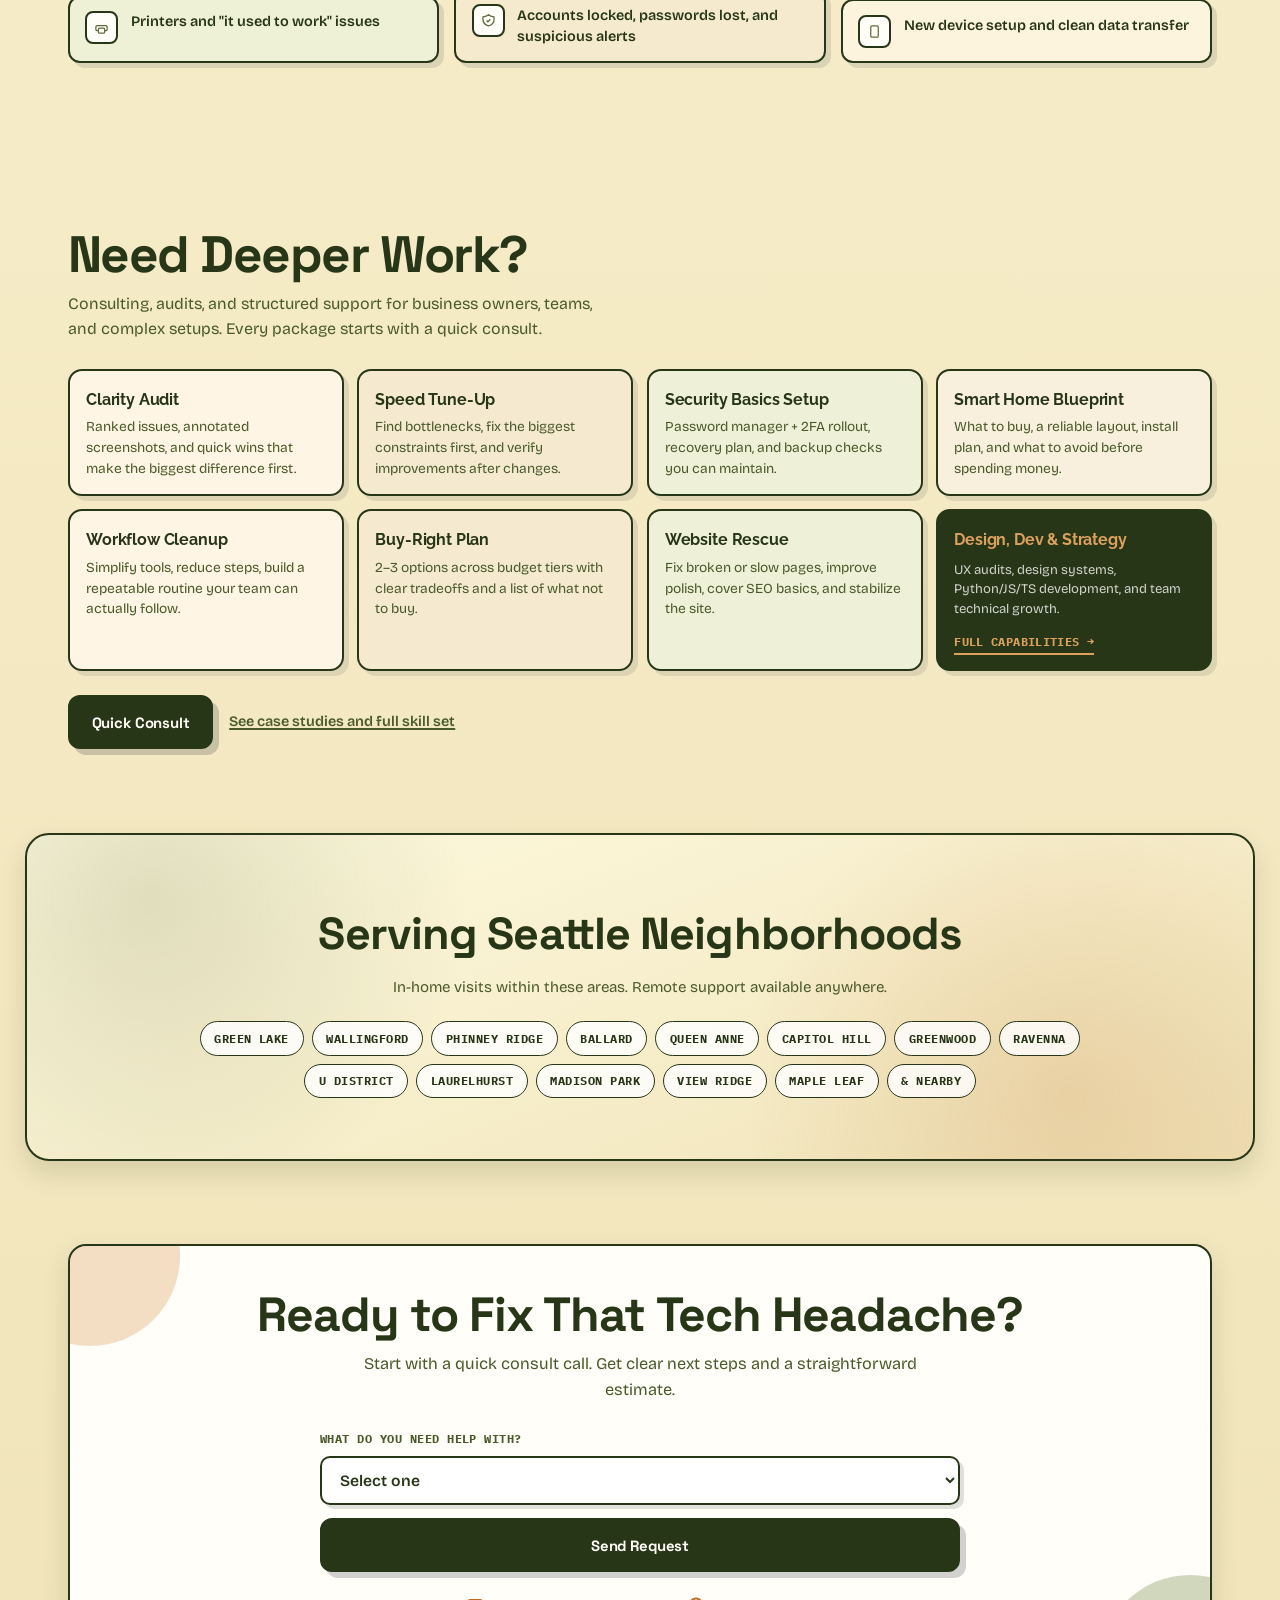
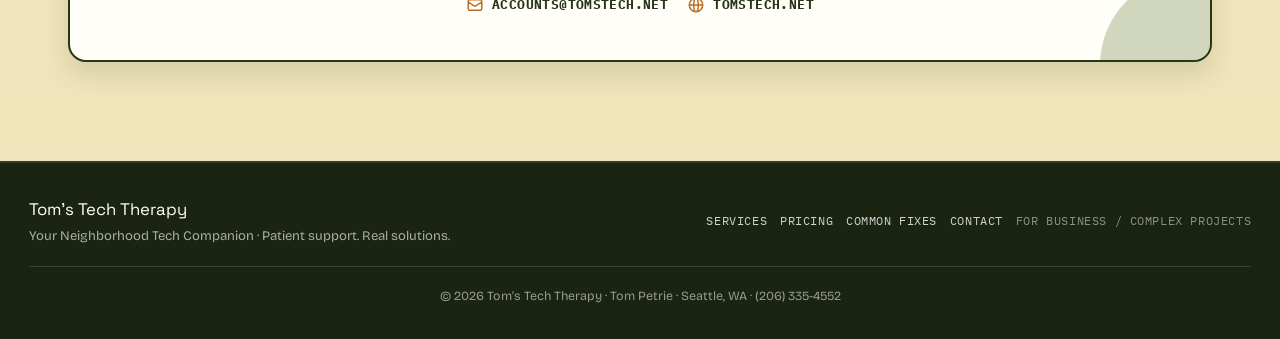
==== commit e55f5a35: "Updated skills and index accordingly, oprooper cards and visual heirarchy (See <attachments> above f" ====
--- a/index.html
+++ b/index.html
@@ -5,24 +5,24 @@
     <meta name="viewport" content="width=device-width, initial-scale=1.0">
 
     <!-- SEO -->
-    <title>Tom's Tech Ally — Seattle Neighborhood Tech Support & Consulting</title>
-    <meta name="description" content="Patient in-home and remote tech support for Seattle neighborhoods. Troubleshooting, Wi-Fi, device setup, smart home, email, consulting. $21 triage call. Serving Green Lake, Wallingford, Ballard & more.">
+    <title>Tom's Tech Therapy — Seattle Neighborhood Tech Support & Consulting</title>
+    <meta name="description" content="Patient in-home and remote tech support for Seattle neighborhoods. Troubleshooting, Wi-Fi, device setup, smart home, email, consulting. Start with a quick consult call. Serving Green Lake, Wallingford, Ballard & more.">
     <link rel="canonical" href="https://tomstech.net/">
 
     <!-- Open Graph -->
     <meta property="og:type" content="website">
     <meta property="og:url" content="https://tomstech.net/">
-    <meta property="og:title" content="Tom's Tech Ally — Seattle Neighborhood Tech Support">
-    <meta property="og:description" content="Patient in-home and remote tech support for Seattle neighborhoods. Start with a $21 triage call — credited toward your first appointment.">
-    <meta property="og:site_name" content="Tom's Tech Ally">
+    <meta property="og:title" content="Tom's Tech Therapy — Seattle Neighborhood Tech Support">
+    <meta property="og:description" content="Patient in-home and remote tech support for Seattle neighborhoods. Start with a quick consult call.">
+    <meta property="og:site_name" content="Tom's Tech Therapy">
 
     <!-- Twitter Card -->
     <meta name="twitter:card" content="summary">
-    <meta name="twitter:title" content="Tom's Tech Ally — Seattle Neighborhood Tech Support">
-    <meta name="twitter:description" content="Patient in-home and remote tech support for Seattle neighborhoods. Start with a $21 triage call.">
+    <meta name="twitter:title" content="Tom's Tech Therapy — Seattle Neighborhood Tech Support">
+    <meta name="twitter:description" content="Patient in-home and remote tech support for Seattle neighborhoods. Start with a quick consult call.">
 
     <!-- Favicon -->
-    <link rel="icon" href="data:image/svg+xml,<svg xmlns='http://www.w3.org/2000/svg' viewBox='0 0 100 100'><rect width='100' height='100' rx='22' fill='%231F2937'/><text y='.9em' font-size='72' x='12'>🛡️</text></svg>">
+    <link rel="icon" href="data:image/svg+xml,<svg xmlns='http://www.w3.org/2000/svg' viewBox='0 0 100 100'><rect width='100' height='100' rx='22' fill='%231F2937'/><text x='50' y='62' text-anchor='middle' font-family='Arial' font-size='42' font-weight='700' fill='%23FFFFFF'>TT</text></svg>">
 
     <!-- Fonts -->
     <link rel="preconnect" href="https://fonts.googleapis.com">
@@ -34,8 +34,8 @@
     {
       "@context": "https://schema.org",
       "@type": "LocalBusiness",
-      "name": "Tom's Tech Ally",
-      "description": "Neighborhood tech support, consulting and solutions in Seattle. Patient in-home and remote help for home and small business.",
+      "name": "Tom's Tech Therapy",
+      "description": "Tom's Tech Therapy provides neighborhood tech support, consulting, and solutions in Seattle with patient in-home and remote help for home and small business.",
       "url": "https://tomstech.net",
       "telephone": "+12063354552",
       "email": "accounts@tomstech.net",
@@ -556,11 +556,11 @@
         .main-nav::after {
             content: "";
             position: absolute;
-            width: 54px;
-            height: 14px;
+            width: 30px;
+            height: 8px;
             background: var(--nav-tape);
             border: 1px solid var(--line);
-            top: -10px;
+            top: -6px;
             transform: rotate(-4deg);
         }
 
@@ -623,6 +623,34 @@
             display: flex;
             align-items: center;
             gap: 0.5rem;
+        }
+
+        .theme-pod-trigger {
+            width: 2rem;
+            height: 2rem;
+            display: inline-flex;
+            align-items: center;
+            justify-content: center;
+            border: 1.5px solid var(--line);
+            border-radius: 999px;
+            background: var(--nav-surface);
+            color: var(--ink-soft);
+            cursor: pointer;
+            opacity: 0.52;
+            transition: opacity 0.2s, transform 0.2s, border-color 0.2s;
+        }
+
+        .theme-pod-trigger:hover,
+        .theme-pod-trigger:focus-visible {
+            opacity: 1;
+            transform: translateY(-1px);
+            border-color: var(--ink);
+        }
+
+        .theme-pod-trigger svg {
+            width: 1.05rem;
+            height: 1.05rem;
+            display: block;
         }
 
         .nav-cta {
@@ -721,19 +749,6 @@
             gap: 2.2rem;
             align-items: center;
             position: relative;
-        }
-
-        .hero::before {
-            content: "SEATTLE TECH SUPPORT";
-            position: absolute;
-            top: 6.5rem;
-            right: -2.4rem;
-            transform: rotate(90deg);
-            font-family: "IBM Plex Mono", monospace;
-            font-size: 0.72rem;
-            letter-spacing: 0.14em;
-            color: var(--hero-watermark);
-            font-weight: 700;
         }
 
         .hero-content {
@@ -808,36 +823,37 @@
         }
 
         .hero-offer {
-            max-width: 430px;
-            padding: 1.2rem 1.25rem 1.15rem;
+            max-width: 500px;
+            padding: 1.2rem 1.3rem 1.1rem;
             border: 2px solid var(--ink);
-            border-radius: 14px;
+            border-radius: 16px;
             background: var(--white);
-            box-shadow: 9px 9px 0 rgba(28, 35, 50, 0.14);
-            margin-bottom: 1.8rem;
-            transform: rotate(-1.25deg);
+            box-shadow: 9px 9px 0 rgba(28, 35, 50, 0.16);
+            margin-bottom: 1.45rem;
+            transform: rotate(-0.35deg);
             position: relative;
+            text-align: center;
         }
 
         .hero-offer::before,
         .hero-offer::after {
             content: "";
             position: absolute;
-            width: 58px;
-            height: 14px;
+            width: 34px;
+            height: 9px;
             background: var(--tape-strip);
             border: 1px solid rgba(28, 35, 50, 0.25);
-            top: -9px;
+            top: -6px;
         }
 
         .hero-offer::before {
             left: 16px;
-            transform: rotate(-10deg);
+            transform: rotate(-6deg);
         }
 
         .hero-offer::after {
             right: 16px;
-            transform: rotate(8deg);
+            transform: rotate(5deg);
         }
 
         .hero-offer h3 {
@@ -846,39 +862,43 @@
             text-transform: uppercase;
             letter-spacing: 0.08em;
             color: var(--ink-soft);
-            margin-bottom: 0.4rem;
-        }
-
-        .hero-offer .price {
-            font-family: "Space Grotesk", sans-serif;
-            color: var(--teal);
-            font-size: 2.35rem;
-            line-height: 1;
-            margin-bottom: 0.42rem;
-        }
-
-        .hero-offer .price span {
-            font-size: 0.94rem;
+            margin-bottom: 0.3rem;
+            text-align: center;
+        }
+
+        .hero-offer .duration {
+            font-family: "Raleway", sans-serif;
+            color: var(--ink);
+            font-size: 2rem;
+            line-height: 1.04;
+            font-weight: 800;
+            text-align: center;
+            margin-bottom: 0.35rem;
+            letter-spacing: -0.03em;
+        }
+
+        .hero-offer .credit-mini {
+            font-size: 0.85rem;
             color: var(--ink-soft);
             font-family: "Bricolage Grotesque", sans-serif;
-        }
-
-        .hero-offer p {
-            color: var(--ink-soft);
-            font-size: 0.9rem;
+            text-align: center;
+            margin-bottom: 0;
+            letter-spacing: 0.005em;
+            opacity: 0.95;
         }
 
         .hero-buttons {
             display: flex;
-            gap: 0.72rem;
+            gap: 0.78rem;
             flex-wrap: wrap;
+            align-items: center;
         }
 
         .btn-primary,
         .btn-secondary {
             border: 2px solid var(--ink);
             border-radius: 12px;
-            padding: 0.8rem 1.35rem;
+            padding: 0.82rem 1.35rem;
             text-decoration: none;
             font-family: "Space Grotesk", sans-serif;
             font-weight: 700;
@@ -886,7 +906,9 @@
             letter-spacing: -0.01em;
             display: inline-flex;
             align-items: center;
+            justify-content: center;
             gap: 0.42rem;
+            min-height: 54px;
             transition: transform 0.2s, box-shadow 0.2s, background-color 0.2s;
         }
 
@@ -899,12 +921,48 @@
         .btn-secondary {
             background: var(--acid);
             color: var(--ink);
+            box-shadow: 5px 5px 0 rgba(28, 35, 50, 0.14);
         }
 
         .btn-primary:hover,
         .btn-secondary:hover {
             transform: translate(-2px, -2px);
             box-shadow: 8px 8px 0 rgba(28, 35, 50, 0.2);
+        }
+
+        .hero-buttons .btn-primary {
+            min-width: 196px;
+        }
+
+        .hero-call-link {
+            font-family: "IBM Plex Mono", monospace;
+            font-size: 0.74rem;
+            font-weight: 700;
+            letter-spacing: 0.04em;
+            text-transform: uppercase;
+            color: var(--ink-soft);
+            text-decoration: none;
+            border-bottom: 1px solid rgba(28, 35, 50, 0.32);
+            padding-bottom: 0.08rem;
+            transition: color 0.2s, border-color 0.2s;
+        }
+
+        .hero-call-link:hover {
+            color: var(--ink);
+            border-color: var(--ink);
+        }
+
+        .hero-call-link:focus-visible {
+            outline: 3px solid var(--orange);
+            outline-offset: 3px;
+        }
+
+        .btn-primary:focus-visible,
+        .btn-secondary:focus-visible,
+        .consult-link:focus-visible,
+        .nav-cta:focus-visible {
+            outline: 3px solid var(--orange);
+            outline-offset: 3px;
         }
 
         .hero-visual {
@@ -1038,6 +1096,11 @@
             margin-bottom: 2.6rem;
             text-align: left;
             max-width: 760px;
+        }
+
+        #services .section-header,
+        #consulting .section-header {
+            margin-bottom: 1.7rem;
         }
 
         .section-header h2 {
@@ -1134,6 +1197,16 @@
             line-height: 1.62;
         }
 
+        .step-credit {
+            margin-top: 0.55rem;
+            padding-top: 0.5rem;
+            border-top: 1px dashed rgba(255, 255, 255, 0.24);
+            font-family: "Raleway", sans-serif;
+            font-size: 0.76rem;
+            color: rgba(255, 255, 255, 0.7);
+            line-height: 1.4;
+        }
+
         .step-arrow {
             position: absolute;
             right: -0.82rem;
@@ -1195,16 +1268,10 @@
             transform: rotate(-0.7deg);
         }
 
-        .service-card:nth-child(4) {
-            grid-column: span 5;
-        }
-
-        .service-card:nth-child(5) {
+        .service-card:nth-child(4),
+        .service-card:nth-child(5),
+        .service-card:nth-child(6) {
             grid-column: span 4;
-        }
-
-        .service-card:nth-child(6) {
-            grid-column: span 3;
         }
 
         .service-card:hover {
@@ -1266,10 +1333,10 @@
         }
 
         .pricing-grid {
-            max-width: 930px;
+            max-width: 1120px;
             margin: 0 auto;
             display: grid;
-            grid-template-columns: repeat(3, minmax(0, 1fr));
+            grid-template-columns: repeat(auto-fit, minmax(220px, 1fr));
             gap: 0.95rem;
         }
 
@@ -1305,35 +1372,37 @@
 
         .pricing-card.featured {
             background: var(--acid);
-            transform: translateY(-12px) rotate(-1deg);
+            transform: translateY(-6px) rotate(-0.4deg);
         }
 
         .pricing-card h3 {
-            font-family: "IBM Plex Mono", monospace;
-            text-transform: uppercase;
-            letter-spacing: 0.08em;
-            font-size: 0.76rem;
+            font-family: "Space Grotesk", sans-serif;
+            font-size: 1.06rem;
+            letter-spacing: -0.01em;
+            margin-bottom: 0.42rem;
+            color: var(--ink);
+        }
+
+        .pricing-card .price {
+            font-family: "Raleway", sans-serif;
+            font-size: 0.92rem;
+            line-height: 1.35;
+            margin-bottom: 0.2rem;
+            color: var(--ink-soft);
+            font-weight: 700;
+            letter-spacing: 0.01em;
+            transition: none;
+        }
+
+        .pricing-card:hover .price {
+            font-size: 0.92rem;
+            letter-spacing: 0.01em;
+        }
+
+        .pricing-card .unit {
+            font-size: 0.84rem;
+            color: var(--ink-soft);
             margin-bottom: 0.8rem;
-            color: var(--ink-soft);
-        }
-
-        .pricing-card .price {
-            font-family: "Space Grotesk", sans-serif;
-            font-size: 3rem;
-            line-height: 1;
-            margin-bottom: 0.25rem;
-            transition: font-size 0.25s cubic-bezier(0.34, 1.56, 0.64, 1), letter-spacing 0.25s ease;
-        }
-
-        .pricing-card:hover .price {
-            font-size: 3.2rem;
-            letter-spacing: -0.02em;
-        }
-
-        .pricing-card .unit {
-            font-size: 0.82rem;
-            color: var(--ink-soft);
-            margin-bottom: 0.85rem;
         }
 
         .pricing-card .detail {
@@ -1358,8 +1427,24 @@
 
         .problems-grid {
             display: grid;
-            grid-template-columns: repeat(2, minmax(0, 1fr));
-            gap: 0.7rem;
+            grid-template-columns: repeat(3, minmax(0, 1fr));
+            gap: 0.95rem;
+        }
+
+        .problem-group {
+            display: grid;
+            gap: 0.64rem;
+        }
+
+        .problem-group h3 {
+            font-family: "IBM Plex Mono", monospace;
+            font-size: 0.68rem;
+            font-weight: 700;
+            text-transform: uppercase;
+            letter-spacing: 0.07em;
+            color: var(--ink-soft);
+            margin-bottom: 0.1rem;
+            padding-left: 0.12rem;
         }
 
         .problem-item {
@@ -1374,17 +1459,9 @@
             transition: transform 0.2s, background-color 0.2s;
         }
 
-        .problem-item:nth-child(3n + 1) {
-            background: var(--prob-fresh);
-        }
-
-        .problem-item:nth-child(3n + 2) {
-            background: var(--prob-cool);
-        }
-
-        .problem-item:nth-child(3n + 3) {
-            background: var(--prob-warm);
-        }
+        .problem-group.tone-connection .problem-item { background: var(--prob-fresh); }
+        .problem-group.tone-security .problem-item { background: var(--prob-cool); }
+        .problem-group.tone-home .problem-item { background: var(--prob-warm); }
 
         .problem-item:hover {
             transform: translateX(4px);
@@ -1592,21 +1669,12 @@
             color: var(--orange);
         }
 
-        .cta-buttons {
-            display: flex;
-            justify-content: center;
-            flex-wrap: wrap;
-            gap: 0.72rem;
-            margin-bottom: 1.6rem;
-            position: relative;
-            z-index: 1;
-        }
-
         .contact-grid {
             display: flex;
             justify-content: center;
             gap: 1.2rem;
             flex-wrap: wrap;
+            margin-top: 0.65rem;
             position: relative;
             z-index: 1;
         }
@@ -1763,6 +1831,88 @@
             }
         }
 
+        /* ── Consulting packages teaser ── */
+        .consult-grid {
+            display: grid;
+            grid-template-columns: repeat(4, minmax(0,1fr));
+            gap: 0.85rem;
+            margin-bottom: 1.5rem;
+        }
+        .consult-card {
+            border: 2px solid var(--ink);
+            border-radius: 14px;
+            padding: 1rem 1rem 0.9rem;
+            box-shadow: 5px 5px 0 rgba(28,35,50,0.10);
+            transition: transform 0.2s, box-shadow 0.2s;
+        }
+        .consult-card:hover {
+            transform: translate(-2px,-2px);
+            box-shadow: 7px 7px 0 rgba(28,35,50,0.18);
+        }
+        .consult-card:nth-child(4n+1) { background: var(--skill-warm); }
+        .consult-card:nth-child(4n+2) { background: var(--skill-cool); }
+        .consult-card:nth-child(4n+3) { background: var(--skill-fresh); }
+        .consult-card:nth-child(4n+4) { background: var(--skill-soft); }
+        .consult-card h3 {
+            font-family: "Raleway", sans-serif;
+            font-size: 1rem; font-weight: 700;
+            letter-spacing: -0.01em; margin-bottom: 0.35rem;
+        }
+        .consult-card p {
+            font-size: 0.86rem; color: var(--ink-soft); line-height: 1.5;
+        }
+        .consult-grid a.consult-card {
+            display: flex;
+            flex-direction: column;
+            justify-content: center;
+            align-items: flex-start;
+            text-decoration: none;
+            color: inherit;
+        }
+        .consult-card--skills {
+            background: var(--ink) !important;
+            border-color: var(--ink);
+        }
+        .consult-card--skills h3 {
+            color: var(--acid);
+            margin-bottom: 0.5rem;
+        }
+        .consult-card--skills p {
+            color: rgba(255,255,255,0.78);
+            font-size: 0.82rem;
+            margin-bottom: 0.75rem;
+        }
+        .consult-card--skills .consult-link {
+            color: var(--acid);
+            border-color: var(--acid);
+        }
+        .consult-card--skills:hover .consult-link {
+            color: var(--acid);
+        }
+        .consult-cta-row {
+            display: flex; align-items: center; gap: 1rem; flex-wrap: wrap;
+        }
+        .consult-link {
+            font-family: "IBM Plex Mono", monospace;
+            font-size: 0.78rem; font-weight: 700;
+            letter-spacing: 0.03em; text-transform: uppercase;
+            color: var(--orange); text-decoration: none;
+            border-bottom: 2px solid currentColor;
+            padding-bottom: 0.1rem; transition: color 0.2s;
+        }
+        .consult-link:hover { color: var(--ink); }
+
+        .section-note-link {
+            color: var(--ink-soft);
+            text-decoration: underline;
+            text-underline-offset: 2px;
+            text-decoration-thickness: 1.5px;
+            font-size: 0.9rem;
+            font-weight: 600;
+        }
+
+        .section-note-link:hover { color: var(--ink); }
+
         @media (max-width: 1120px) {
             .hero {
                 grid-template-columns: 1fr;
@@ -1786,10 +1936,6 @@
                 justify-content: center;
             }
 
-            .hero::before {
-                display: none;
-            }
-
             .steps::before {
                 display: none;
             }
@@ -1826,7 +1972,7 @@
             }
 
             .problems-grid {
-                grid-template-columns: 1fr;
+                grid-template-columns: repeat(2, minmax(0, 1fr));
             }
         }
 
@@ -1879,6 +2025,11 @@
                 font-size: clamp(1.9rem, 8vw, 2.7rem);
             }
 
+            #services .section-header,
+            #consulting .section-header {
+                margin-bottom: 1.35rem;
+            }
+
             .how-it-works .section-header,
             .pricing-section .section-header {
                 text-align: center;
@@ -1886,6 +2037,10 @@
 
             .contact-grid {
                 gap: 0.7rem;
+            }
+
+            .problems-grid {
+                grid-template-columns: 1fr;
             }
         }
 
@@ -1917,43 +2072,6 @@
                 padding: 2.2rem 1rem;
             }
 
-        }
-
-        /* ── Theme toggle ── */
-        .theme-toggle {
-            position: fixed;
-            bottom: 1.2rem;
-            right: 1.2rem;
-            z-index: 200;
-            display: flex;
-            align-items: center;
-            gap: 0.5rem;
-            padding: 0.52rem 0.85rem;
-            background: var(--ink);
-            color: var(--white);
-            border: 2px solid var(--ink);
-            border-radius: 999px;
-            font-family: "IBM Plex Mono", monospace;
-            font-size: 0.72rem;
-            font-weight: 700;
-            letter-spacing: 0.04em;
-            text-transform: uppercase;
-            cursor: pointer;
-            box-shadow: 4px 4px 0 var(--orange);
-            transition: transform 0.2s, box-shadow 0.2s;
-        }
-
-        .theme-toggle:hover {
-            transform: translate(-2px, -2px);
-            box-shadow: 6px 6px 0 var(--orange);
-        }
-
-        .theme-toggle .swatch {
-            width: 12px;
-            height: 12px;
-            border-radius: 50%;
-            border: 1.5px solid currentColor;
-            flex-shrink: 0;
         }
 
         @media (prefers-reduced-motion: reduce) {
@@ -1985,7 +2103,7 @@
 
     <!-- ── Navigation ── -->
     <nav class="main-nav" role="navigation" aria-label="Main">
-        <a href="/" class="logo" aria-label="Tom's Tech Ally — Home">Tom's Tech <span>Ally</span></a>
+        <a href="/" class="logo" aria-label="Tom's Tech Therapy — Home">Tom's Tech <span>Therapy</span></a>
 
         <ul class="nav-links" role="list">
             <li><a href="#services">Services</a></li>
@@ -1995,7 +2113,15 @@
         </ul>
 
         <div class="nav-right">
-            <a href="#contact" class="nav-cta">Book $21 Triage</a>
+            <a href="#contact" class="nav-cta">Quick Consult</a>
+            <button class="theme-pod-trigger" id="theme-toggle" data-theme-cycle type="button" aria-label="Cycle color theme" title="Theme: Earthy">
+                <svg viewBox="0 0 24 24" fill="none" aria-hidden="true">
+                    <path d="M4 13.5C4 8.6 7.2 5 11.4 5C15.1 5 18.2 7.9 19.2 11.8C18.4 15.5 15.2 18.3 11.5 18.3C7.8 18.3 5 16.3 4 13.5Z" fill="#8FBF5A" stroke="#4A6A2A" stroke-width="1.5" stroke-linejoin="round"/>
+                    <circle cx="9.2" cy="11.5" r="1.45" fill="#D5EFA4"/>
+                    <circle cx="12.2" cy="12.1" r="1.45" fill="#D5EFA4"/>
+                    <circle cx="15.1" cy="12.7" r="1.45" fill="#D5EFA4"/>
+                </svg>
+            </button>
             <button class="hamburger" id="hamburger" aria-label="Open menu" aria-expanded="false" aria-controls="mobile-nav">
                 <span></span><span></span><span></span>
             </button>
@@ -2007,7 +2133,7 @@
         <a href="#pricing" class="mobile-link">Pricing</a>
         <a href="#problems" class="mobile-link">Common Fixes</a>
         <a href="#contact" class="mobile-link">Contact</a>
-        <a href="#contact" class="mobile-cta">Book $21 Triage</a>
+        <a href="#contact" class="mobile-cta">Quick Consult</a>
     </nav>
 
     <main id="main">
@@ -2025,22 +2151,22 @@
 
             <h1 id="hero-heading">Seattle's Patient Tech Support That <span class="highlight">Solves the Problem</span></h1>
             <p class="hero-tagline">Your Neighborhood Tech Companion</p>
-            <p>Troubleshooting first. Real solutions after. Patient in-home and remote help for home and small business.</p>
+            <p>Not sure what is wrong with your tech or where to start? I am Tom, your tech therapist. I troubleshoot calmly, explain clearly, and leave you with steps you can repeat without stress.</p>
 
             <div class="hero-offer" aria-label="Introductory offer">
-                <h3>Start with a Tech Triage Call</h3>
-                <div class="price">$21 <span>· 15–20 min</span></div>
-                <p>Quick diagnosis, clear next steps.<br>$21 fully credited toward your first appointment.</p>
+                <h3>Quick Consult</h3>
+                <div class="duration">15–20 min</div>
+                <div class="credit-mini">Clear next steps in one short call.</div>
             </div>
 
             <div class="hero-buttons">
-                <a href="/contact.vcf" class="btn-primary">
+                <a href="#contact" class="btn-primary">
                     <svg width="18" height="18" fill="none" stroke="currentColor" stroke-width="2" viewBox="0 0 24 24" aria-hidden="true">
                         <path d="M3 5a2 2 0 012-2h3.28a1 1 0 01.948.684l1.498 4.493a1 1 0 01-.502 1.21l-2.257 1.13a11.042 11.042 0 005.516 5.516l1.13-2.257a1 1 0 011.21-.502l4.493 1.498a1 1 0 01.684.949V19a2 2 0 01-2 2h-1C9.716 21 3 14.284 3 6V5z"/>
                     </svg>
-                    Start $21 Triage Call
+                    Quick Consult
                 </a>
-                <a href="sms:+12063354552" class="btn-secondary">Text Tom</a>
+                <a href="sms:+12063354552" class="hero-call-link">Prefer to text now? Text Tom</a>
             </div>
         </div>
 
@@ -2113,8 +2239,9 @@
         <div class="steps">
             <div class="step">
                 <div class="step-number" aria-hidden="true">1</div>
-                <h3>Triage Call — $21</h3>
-                <p>15–20 minutes. We diagnose the problem, talk through options, and give you a clear estimate. Your $21 is credited toward your first appointment.</p>
+                <h3>Quick Consult</h3>
+                <p>15–20 minutes. We walk through the issue, talk through options, and give you a clear estimate.</p>
+                <div class="step-credit">We scope the issue and outline practical next steps.</div>
                 <span class="step-arrow" aria-hidden="true">→</span>
             </div>
             <div class="step">
@@ -2207,25 +2334,31 @@
         </div>
         <div class="pricing-grid">
             <div class="pricing-card featured">
-                <h3>Start Here</h3>
-                <div class="price">$21</div>
-                <div class="unit">Tech Triage Call · 15–20 min</div>
-                <div class="detail">$21 fully credited toward your first paid remote session or in-home visit</div>
+                <h3>Quick Consult</h3>
+                <div class="price">Included</div>
+                <div class="unit">15–20 min</div>
+                <div class="detail">Initial call to understand the issue and map your next step clearly.</div>
             </div>
             <div class="pricing-card">
                 <h3>Remote Support</h3>
-                <div class="price">$42</div>
-                <div class="unit">per hour</div>
-                <div class="detail">1-hour minimum · Screen share from your couch</div>
+                <div class="price">$42/hr</div>
+                <div class="unit">General issues</div>
+                <div class="detail">Phone or screen-share help for everyday troubleshooting and fixes.</div>
+            </div>
+            <div class="pricing-card">
+                <h3>Business Support</h3>
+                <div class="price">Fee varies</div>
+                <div class="unit">Specialized, robust work</div>
+                <div class="detail">Websites, workflows, audits, and complex project support.</div>
             </div>
             <div class="pricing-card">
                 <h3>In-Home Support</h3>
-                <div class="price">$42</div>
-                <div class="unit">per hour</div>
-                <div class="detail">90-minute minimum · I come to you</div>
+                <div class="price">Rate varies</div>
+                <div class="unit">By project or task</div>
+                <div class="detail">On-site help quoted by scope, complexity, and travel.</div>
             </div>
         </div>
-        <p class="pricing-note">Prices in USD. No contracts, no retainers.</p>
+        <p class="pricing-note">Rates in USD. Business and in-home work are scoped first, then quoted clearly.</p>
     </section>
 
     <!-- ── Common Problems ── -->
@@ -2235,70 +2368,110 @@
             <p>The "it was working yesterday" stuff, and plenty more.</p>
         </div>
         <div class="problems-grid">
-            <div class="problem-item">
-                <div class="problem-icon">
-                    <svg fill="none" stroke="currentColor" stroke-width="2" viewBox="0 0 24 24" aria-hidden="true">
-                        <path d="M8.111 16.404a5.5 5.5 0 017.778 0M12 20h.01m-7.08-7.071c3.904-3.905 10.236-3.905 14.141 0M1.394 9.393c5.857-5.857 15.355-5.857 21.213 0"/>
-                    </svg>
+            <article class="problem-group tone-connection">
+                <h3>Connection &amp; Devices</h3>
+                <div class="problem-item">
+                    <div class="problem-icon">
+                        <svg fill="none" stroke="currentColor" stroke-width="2" viewBox="0 0 24 24" aria-hidden="true">
+                            <path d="M8.111 16.404a5.5 5.5 0 017.778 0M12 20h.01m-7.08-7.071c3.904-3.905 10.236-3.905 14.141 0M1.394 9.393c5.857-5.857 15.355-5.857 21.213 0"/>
+                        </svg>
+                    </div>
+                    <p>Wi-Fi drops, dead zones, and slow rooms</p>
                 </div>
-                <p>Wi-Fi drops, dead zones, and slow rooms</p>
-            </div>
-            <div class="problem-item">
-                <div class="problem-icon">
-                    <svg fill="none" stroke="currentColor" stroke-width="2" viewBox="0 0 24 24" aria-hidden="true">
-                        <path d="M12 18h.01M8 21h8a2 2 0 002-2V5a2 2 0 00-2-2H8a2 2 0 00-2 2v14a2 2 0 002 2z"/>
-                    </svg>
+                <div class="problem-item">
+                    <div class="problem-icon">
+                        <svg fill="none" stroke="currentColor" stroke-width="2" viewBox="0 0 24 24" aria-hidden="true">
+                            <path d="M17 17h2a2 2 0 002-2v-4a2 2 0 00-2-2H5a2 2 0 00-2 2v4a2 2 0 002 2h2m2 4h6a2 2 0 002-2v-4a2 2 0 00-2-2H9a2 2 0 00-2 2v4a2 2 0 002 2z"/>
+                        </svg>
+                    </div>
+                    <p>Printers and "it used to work" issues</p>
                 </div>
-                <p>New device setup and data transfers</p>
-            </div>
-            <div class="problem-item">
-                <div class="problem-icon">
-                    <svg fill="none" stroke="currentColor" stroke-width="2" viewBox="0 0 24 24" aria-hidden="true">
-                        <path d="M4 7v10c0 2 1 3 3 3h10c2 0 3-1 3-3V7c0-2-1-3-3-3H7C5 4 4 5 4 7z M9 12h6"/>
-                    </svg>
+            </article>
+            <article class="problem-group tone-security">
+                <h3>Accounts &amp; Security</h3>
+                <div class="problem-item">
+                    <div class="problem-icon">
+                        <svg fill="none" stroke="currentColor" stroke-width="2" viewBox="0 0 24 24" aria-hidden="true">
+                            <path d="M3 8l7.89 5.26a2 2 0 002.22 0L21 8M5 19h14a2 2 0 002-2V7a2 2 0 00-2-2H5a2 2 0 00-2 2v10a2 2 0 002 2z"/>
+                        </svg>
+                    </div>
+                    <p>Email setup, recovery, and security</p>
                 </div>
-                <p>Phone storage full, backups not working</p>
-            </div>
-            <div class="problem-item">
-                <div class="problem-icon">
-                    <svg fill="none" stroke="currentColor" stroke-width="2" viewBox="0 0 24 24" aria-hidden="true">
-                        <path d="M3 8l7.89 5.26a2 2 0 002.22 0L21 8M5 19h14a2 2 0 002-2V7a2 2 0 00-2-2H5a2 2 0 00-2 2v10a2 2 0 002 2z"/>
-                    </svg>
+                <div class="problem-item">
+                    <div class="problem-icon">
+                        <svg fill="none" stroke="currentColor" stroke-width="2" viewBox="0 0 24 24" aria-hidden="true">
+                            <path d="M9 12l2 2 4-4m5.618-4.016A11.955 11.955 0 0112 2.944a11.955 11.955 0 01-8.618 3.04A12.02 12.02 0 003 9c0 5.591 3.824 10.29 9 11.622 5.176-1.332 9-6.03 9-11.622 0-1.042-.133-2.052-.382-3.016z"/>
+                        </svg>
+                    </div>
+                    <p>Accounts locked, passwords lost, and suspicious alerts</p>
                 </div>
-                <p>Email setup, recovery, and security</p>
-            </div>
-            <div class="problem-item">
-                <div class="problem-icon">
-                    <svg fill="none" stroke="currentColor" stroke-width="2" viewBox="0 0 24 24" aria-hidden="true">
-                        <path d="M3 12l2-2m0 0l7-7 7 7M5 10v10a1 1 0 001 1h3m10-11l2 2m-2-2v10a1 1 0 01-1 1h-3m-6 0a1 1 0 001-1v-4a1 1 0 011-1h2a1 1 0 011 1v4a1 1 0 001 1m-6 0h6"/>
-                    </svg>
+            </article>
+            <article class="problem-group tone-home">
+                <h3>Home &amp; Setup</h3>
+                <div class="problem-item">
+                    <div class="problem-icon">
+                        <svg fill="none" stroke="currentColor" stroke-width="2" viewBox="0 0 24 24" aria-hidden="true">
+                            <path d="M3 12l2-2m0 0l7-7 7 7M5 10v10a1 1 0 001 1h3m10-11l2 2m-2-2v10a1 1 0 01-1 1h-3m-6 0a1 1 0 001-1v-4a1 1 0 011-1h2a1 1 0 011 1v4a1 1 0 001 1m-6 0h6"/>
+                        </svg>
+                    </div>
+                    <p>Smart home devices that will not stay connected</p>
                 </div>
-                <p>Smart home devices that won't connect</p>
-            </div>
-            <div class="problem-item">
-                <div class="problem-icon">
-                    <svg fill="none" stroke="currentColor" stroke-width="2" viewBox="0 0 24 24" aria-hidden="true">
-                        <path d="M17 17h2a2 2 0 002-2v-4a2 2 0 00-2-2H5a2 2 0 00-2 2v4a2 2 0 002 2h2m2 4h6a2 2 0 002-2v-4a2 2 0 00-2-2H9a2 2 0 00-2 2v4a2 2 0 002 2z"/>
-                    </svg>
+                <div class="problem-item">
+                    <div class="problem-icon">
+                        <svg fill="none" stroke="currentColor" stroke-width="2" viewBox="0 0 24 24" aria-hidden="true">
+                            <path d="M12 18h.01M8 21h8a2 2 0 002-2V5a2 2 0 00-2-2H8a2 2 0 00-2 2v14a2 2 0 002 2z"/>
+                        </svg>
+                    </div>
+                    <p>New device setup and clean data transfer</p>
                 </div>
-                <p>Printers and "it used to work" issues</p>
-            </div>
-            <div class="problem-item">
-                <div class="problem-icon">
-                    <svg fill="none" stroke="currentColor" stroke-width="2" viewBox="0 0 24 24" aria-hidden="true">
-                        <path d="M9 12l2 2 4-4m5.618-4.016A11.955 11.955 0 0112 2.944a11.955 11.955 0 01-8.618 3.04A12.02 12.02 0 003 9c0 5.591 3.824 10.29 9 11.622 5.176-1.332 9-6.03 9-11.622 0-1.042-.133-2.052-.382-3.016z"/>
-                    </svg>
-                </div>
-                <p>Accounts locked, passwords lost, security concerns</p>
-            </div>
-            <div class="problem-item">
-                <div class="problem-icon">
-                    <svg fill="none" stroke="currentColor" stroke-width="2" viewBox="0 0 24 24" aria-hidden="true">
-                        <path d="M12 8c-1.657 0-3 .895-3 2s1.343 2 3 2 3 .895 3 2-1.343 2-3 2m0-8c1.11 0 2.08.402 2.599 1M12 8V7m0 1v8m0 0v1m0-1c-1.11 0-2.08-.402-2.599-1M21 12a9 9 0 11-18 0 9 9 0 0118 0z"/>
-                    </svg>
-                </div>
-                <p>Pre-purchase advice before you spend money</p>
-            </div>
+            </article>
+        </div>
+    </section>
+
+    <!-- ── Consulting Packages ── -->
+    <section class="section-wrap" id="consulting" aria-labelledby="consulting-heading">
+        <div class="section-header">
+            <h2 id="consulting-heading">Need Deeper Work?</h2>
+            <p>Consulting, audits, and structured support for business owners, teams, and complex setups. Every package starts with a quick consult.</p>
+        </div>
+        <div class="consult-grid">
+            <article class="consult-card">
+                <h3>Clarity Audit</h3>
+                <p>Ranked issues, annotated screenshots, and quick wins that make the biggest difference first.</p>
+            </article>
+            <article class="consult-card">
+                <h3>Speed Tune-Up</h3>
+                <p>Find bottlenecks, fix the biggest constraints first, and verify improvements after changes.</p>
+            </article>
+            <article class="consult-card">
+                <h3>Security Basics Setup</h3>
+                <p>Password manager + 2FA rollout, recovery plan, and backup checks you can maintain.</p>
+            </article>
+            <article class="consult-card">
+                <h3>Smart Home Blueprint</h3>
+                <p>What to buy, a reliable layout, install plan, and what to avoid before spending money.</p>
+            </article>
+            <article class="consult-card">
+                <h3>Workflow Cleanup</h3>
+                <p>Simplify tools, reduce steps, build a repeatable routine your team can actually follow.</p>
+            </article>
+            <article class="consult-card">
+                <h3>Buy-Right Plan</h3>
+                <p>2–3 options across budget tiers with clear tradeoffs and a list of what not to buy.</p>
+            </article>
+            <article class="consult-card">
+                <h3>Website Rescue</h3>
+                <p>Fix broken or slow pages, improve polish, cover SEO basics, and stabilize the site.</p>
+            </article>
+            <a href="skills.html" class="consult-card consult-card--skills" aria-label="Open full capabilities page">
+                <h3>Design, Dev &amp; Strategy</h3>
+                <p>UX audits, design systems, Python/JS/TS development, and team technical growth.</p>
+                <span class="consult-link">Full capabilities →</span>
+            </a>
+        </div>
+        <div class="consult-cta-row">
+            <a href="#contact" class="btn-primary">Quick Consult</a>
+            <a href="skills.html" class="section-note-link">See case studies and full skill set</a>
         </div>
     </section>
 
@@ -2328,7 +2501,7 @@
     <section class="cta" id="contact" aria-labelledby="cta-heading">
         <div class="cta-content">
             <h2 id="cta-heading">Ready to Fix That Tech Headache?</h2>
-            <p>Start with a $21 triage call. Get a clear diagnosis and a straightforward estimate. Your $21 is credited toward the appointment.</p>
+            <p>Start with a quick consult call. Get clear next steps and a straightforward estimate.</p>
             <form class="contact-intake" id="contact-form" action="#contact">
                 <label for="intake_type">What do you need help with?</label>
                 <select id="intake_type" name="intake_type" required>
@@ -2337,6 +2510,9 @@
                     <option>Computer / Phone / Tablet</option>
                     <option>Email / Accounts</option>
                     <option>Smart Home</option>
+                    <option>Other Hardware</option>
+                    <option>Purchases / Subscription</option>
+                    <option>AI</option>
                     <option>Tutoring</option>
                     <option value="complex-business">Business / website / workflow (more complex)</option>
                     <option>Not sure</option>
@@ -2344,23 +2520,9 @@
                 <button type="submit" class="btn-primary">Send Request</button>
                 <p class="intake-hint" id="intakeHint" hidden>
                     If this is a business or complex request, you can review packages here:
-                    <a href="/skills.html">Consulting &amp; Audits</a>.
+                    <a href="skills.html">Consulting &amp; Audits</a>.
                 </p>
             </form>
-            <div class="cta-buttons">
-                <a href="/contact.vcf" class="btn-primary">
-                    <svg width="18" height="18" fill="none" stroke="currentColor" stroke-width="2" viewBox="0 0 24 24" aria-hidden="true">
-                        <path d="M3 5a2 2 0 012-2h3.28a1 1 0 01.948.684l1.498 4.493a1 1 0 01-.502 1.21l-2.257 1.13a11.042 11.042 0 005.516 5.516l1.13-2.257a1 1 0 011.21-.502l4.493 1.498a1 1 0 01.684.949V19a2 2 0 01-2 2h-1C9.716 21 3 14.284 3 6V5z"/>
-                    </svg>
-                    Start $21 Triage Call
-                </a>
-                <a href="sms:+12063354552" class="btn-secondary">
-                    <svg width="18" height="18" fill="none" stroke="currentColor" stroke-width="2" viewBox="0 0 24 24" aria-hidden="true">
-                        <path d="M8 10h.01M12 10h.01M16 10h.01M9 16H5a2 2 0 01-2-2V6a2 2 0 012-2h14a2 2 0 012 2v8a2 2 0 01-2 2h-5l-5 5v-5z"/>
-                    </svg>
-                    Text Tom
-                </a>
-            </div>
             <div class="contact-grid">
                 <a href="mailto:accounts@tomstech.net" class="contact-item">
                     <svg fill="none" stroke="currentColor" stroke-width="2" viewBox="0 0 24 24" aria-hidden="true">
@@ -2380,17 +2542,11 @@
 
     </main><!-- /main -->
 
-    <!-- ── Theme toggle (ui-1.0 testing) ── -->
-    <button class="theme-toggle" id="theme-toggle" aria-label="Switch colour theme">
-        <span class="swatch" id="theme-swatch"></span>
-        <span id="theme-label">Earthy</span>
-    </button>
-
     <!-- ── Footer ── -->
     <footer role="contentinfo">
         <div class="footer-inner">
             <div class="footer-brand">
-                <div class="brand-name">Tom's Tech Ally</div>
+                <div class="brand-name">Tom's Tech Therapy</div>
                 <div class="brand-tag">Your Neighborhood Tech Companion · Patient support. Real solutions.</div>
             </div>
             <nav class="footer-links" aria-label="Footer">
@@ -2398,11 +2554,60 @@
                 <a href="#pricing">Pricing</a>
                 <a href="#problems">Common Fixes</a>
                 <a href="#contact">Contact</a>
-                <a href="/skills.html" class="footer-quiet">For business / complex projects</a>
+                <a href="skills.html" class="footer-quiet">For business / complex projects</a>
             </nav>
         </div>
-        <p class="footer-copy">&copy; 2026 Tom's Tech Ally · Tom Petrie · Seattle, WA · <a href="tel:2063354552">(206) 335-4552</a></p>
+        <p class="footer-copy">&copy; 2026 Tom's Tech Therapy · Tom Petrie · Seattle, WA · <a href="tel:2063354552">(206) 335-4552</a></p>
     </footer>
+
+    <script>
+      (function () {
+        const THEME_KEY = 'tomstech-theme';
+        const root = document.documentElement;
+        const cycleButtons = Array.from(document.querySelectorAll('[data-theme-cycle]'));
+        const themes = [
+          { key: 'earthy', label: 'Earthy' },
+          { key: 'midnight', label: 'Midnight' },
+          { key: 'forest', label: 'Forest' },
+          { key: 'dusk', label: 'Dusk' },
+          { key: 'neon', label: 'Neon' },
+          { key: 'cosmos', label: 'Cosmos' },
+          { key: 'aurora', label: 'Aurora' },
+          { key: 'nebula', label: 'Nebula' },
+          { key: 'solar', label: 'Solar' },
+          { key: 'galaxy', label: 'Galaxy' }
+        ];
+
+        const getIndex = (key) => themes.findIndex((theme) => theme.key === key);
+        const setButtonState = (theme) => {
+          cycleButtons.forEach((button) => {
+            button.setAttribute('title', 'Theme: ' + theme.label + ' (click to cycle)');
+            button.setAttribute('aria-label', 'Current theme: ' + theme.label + '. Click to cycle theme.');
+          });
+        };
+        const applyTheme = (index) => {
+          const safeIndex = index >= 0 ? index : 0;
+          const activeTheme = themes[safeIndex];
+          root.setAttribute('data-theme', activeTheme.key);
+          localStorage.setItem(THEME_KEY, activeTheme.key);
+          setButtonState(activeTheme);
+          return safeIndex;
+        };
+
+        let currentIndex = getIndex(localStorage.getItem(THEME_KEY));
+        if (currentIndex < 0) {
+          currentIndex = getIndex(root.getAttribute('data-theme'));
+        }
+        currentIndex = applyTheme(currentIndex);
+
+        cycleButtons.forEach((button) => {
+          button.addEventListener('click', () => {
+            currentIndex = (currentIndex + 1) % themes.length;
+            currentIndex = applyTheme(currentIndex);
+          });
+        });
+      })();
+    </script>
 
     <script>
         const mainNav = document.querySelector('.main-nav');
@@ -2470,86 +2675,6 @@
         } else {
             revealTargets.forEach((el) => el.classList.add('in-view'));
         }
-    </script>
-
-    <script>
-        // Theme toggle
-        const html = document.documentElement;
-        const toggleBtn = document.getElementById('theme-toggle');
-        const themeLabel = document.getElementById('theme-label');
-        const themeSwatch = document.getElementById('theme-swatch');
-        const themeStorageKey = 'tomstech-theme';
-
-        const themes = [
-            { key: 'earthy',    label: 'Earthy',    swatchColor: '#bc6c25' },
-            { key: null,        label: 'Classic',   swatchColor: '#FF6B35' },
-            { key: 'midnight',  label: 'Midnight',  swatchColor: '#FCA311' },
-            { key: 'forest',    label: 'Forest',    swatchColor: '#52796F' },
-            { key: 'dusk',      label: 'Dusk',      swatchColor: '#E56B6F' },
-            { key: 'neon',      label: 'Neon',      swatchColor: '#00E8FC' },
-            { key: 'cosmos',    label: 'Cosmos',    swatchColor: '#FFD700' },
-            { key: 'aurora',    label: 'Aurora',    swatchColor: '#00FFB3' },
-            { key: 'nebula',    label: 'Nebula',    swatchColor: '#FF10F0' },
-            { key: 'solar',     label: 'Solar',     swatchColor: '#FF6600' },
-            { key: 'galaxy',    label: 'Galaxy',    swatchColor: '#6EE7F7' },
-        ];
-
-        const getStoredThemeKey = () => {
-            try {
-                return window.localStorage.getItem(themeStorageKey);
-            } catch {
-                return null;
-            }
-        };
-
-        const setStoredThemeKey = (key) => {
-            try {
-                window.localStorage.setItem(themeStorageKey, key || 'classic');
-            } catch {
-                // Ignore storage failures (private mode / blocked storage).
-            }
-        };
-
-        const findThemeIndex = (key) => {
-            const normalizedKey = key === 'classic' ? null : key;
-            return themes.findIndex(theme => theme.key === normalizedKey);
-        };
-
-        let current = (() => {
-            const storedThemeKey = getStoredThemeKey();
-            const attrThemeKey = html.getAttribute('data-theme');
-            const initialThemeKey = storedThemeKey || attrThemeKey || 'earthy';
-            const idx = findThemeIndex(initialThemeKey);
-            return idx >= 0 ? idx : 0;
-        })();
-
-        function applyTheme() {
-            const t = themes[current];
-            if (t.key) {
-                html.setAttribute('data-theme', t.key);
-            } else {
-                html.removeAttribute('data-theme');
-            }
-            if (themeLabel) {
-                themeLabel.textContent = t.label;
-            }
-            if (themeSwatch) {
-                themeSwatch.style.background = t.swatchColor;
-            }
-            if (toggleBtn) {
-                toggleBtn.setAttribute('aria-label', `Switch colour theme (current: ${t.label})`);
-            }
-            setStoredThemeKey(t.key);
-        }
-
-        if (toggleBtn) {
-            toggleBtn.addEventListener('click', () => {
-                current = (current + 1) % themes.length;
-                applyTheme();
-            });
-        }
-
-        applyTheme(); // init
     </script>
 
     <script>
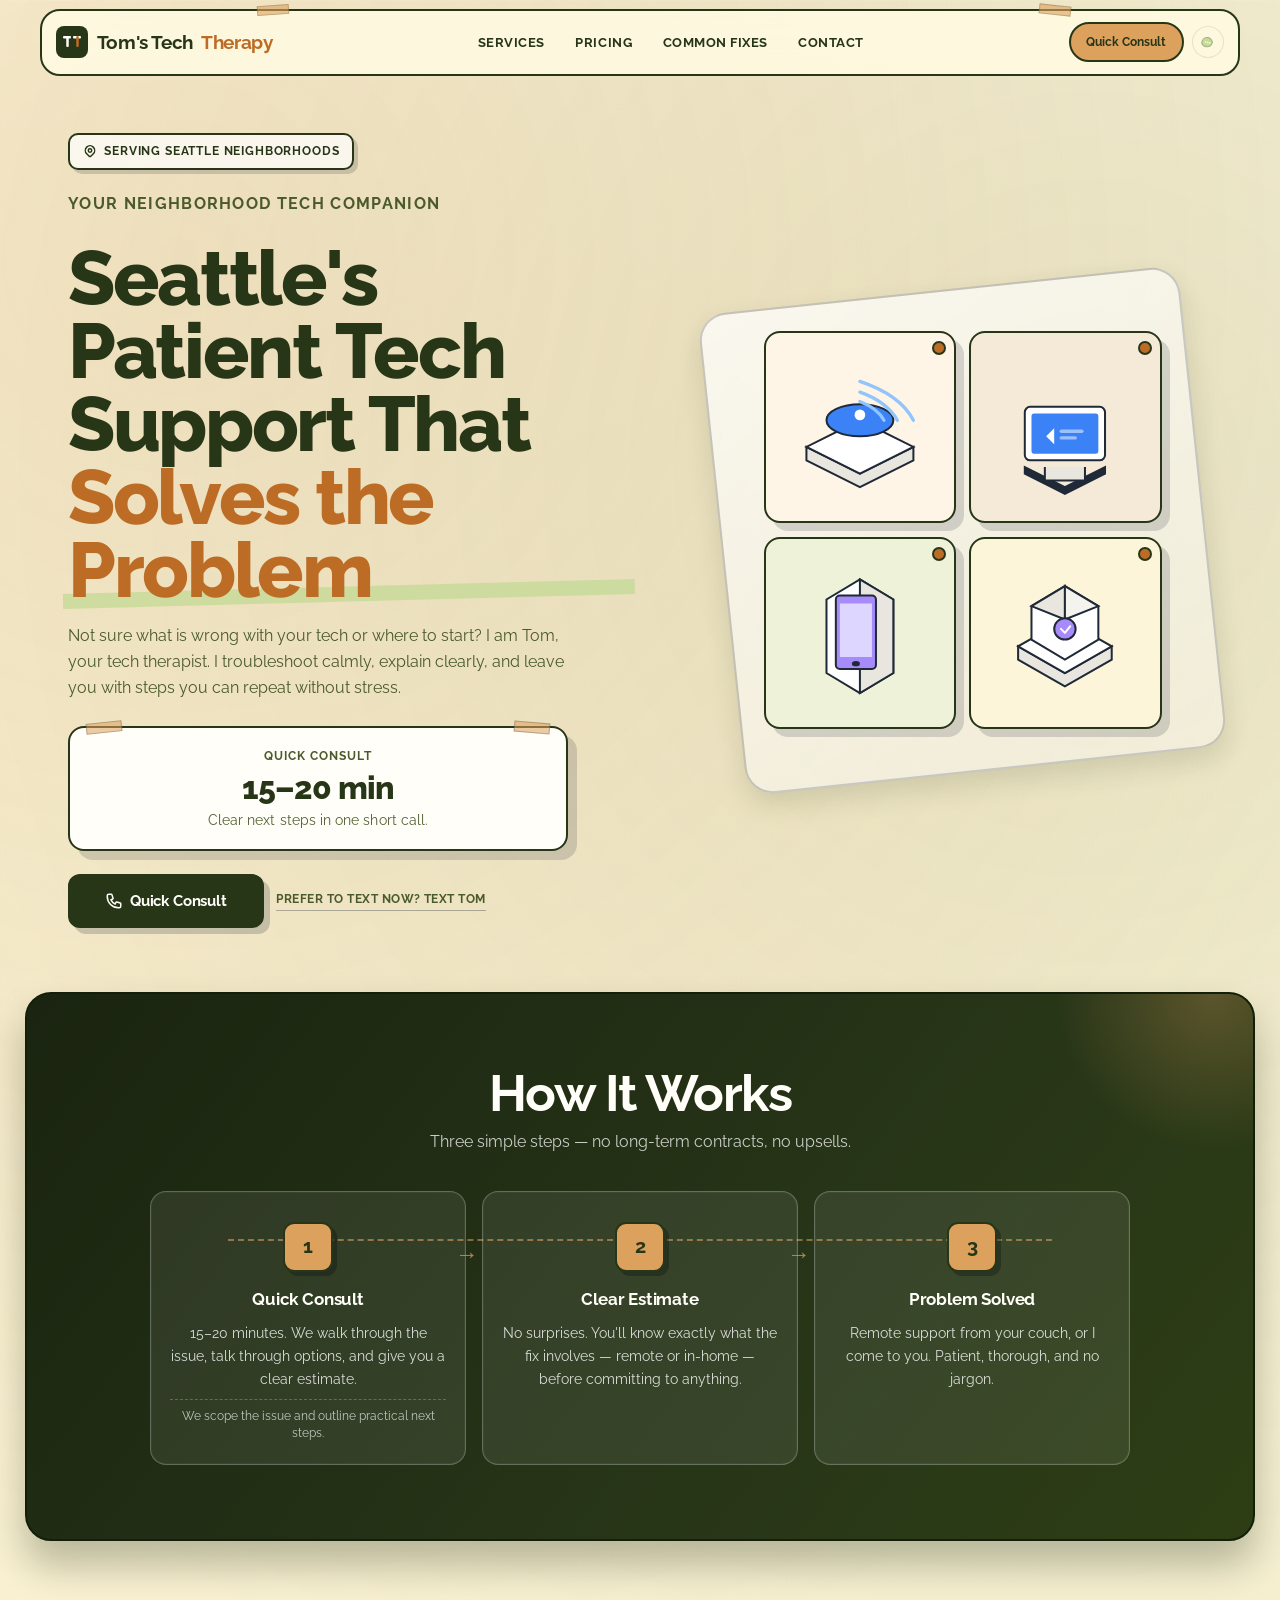
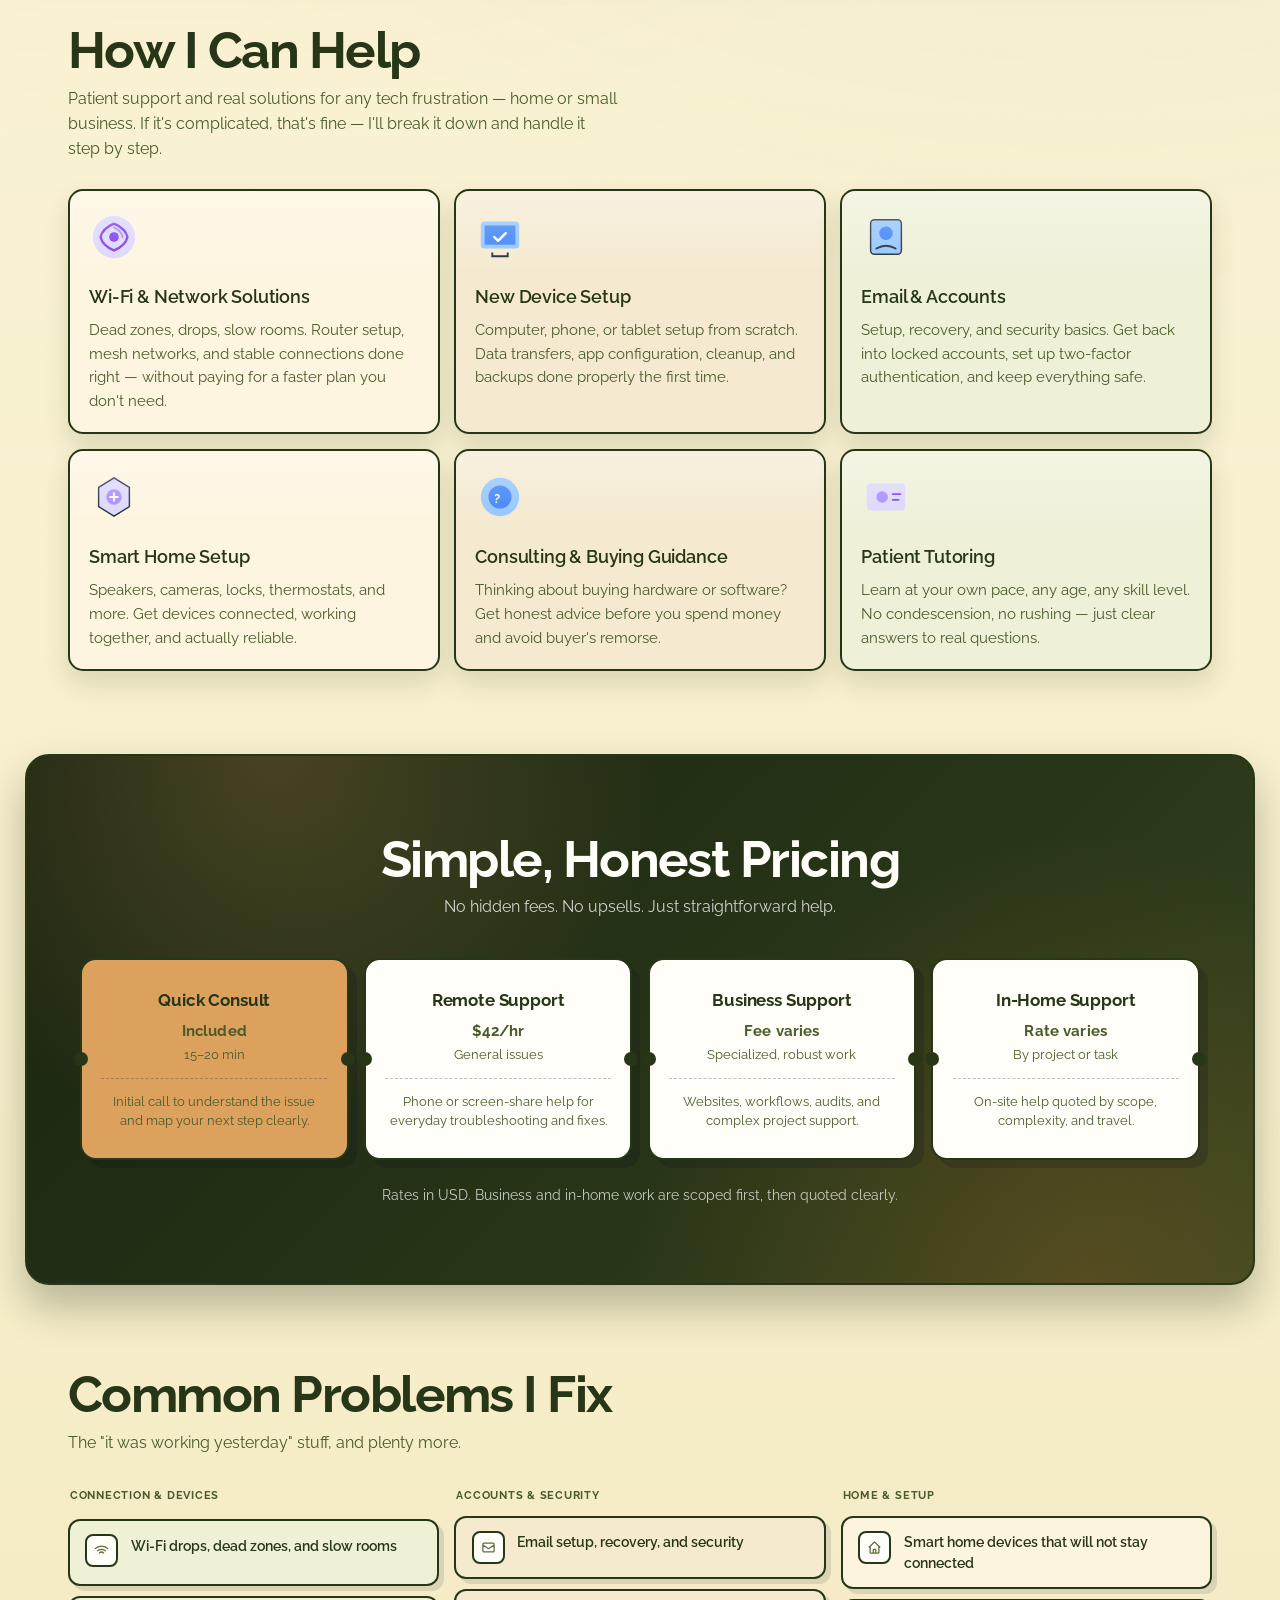
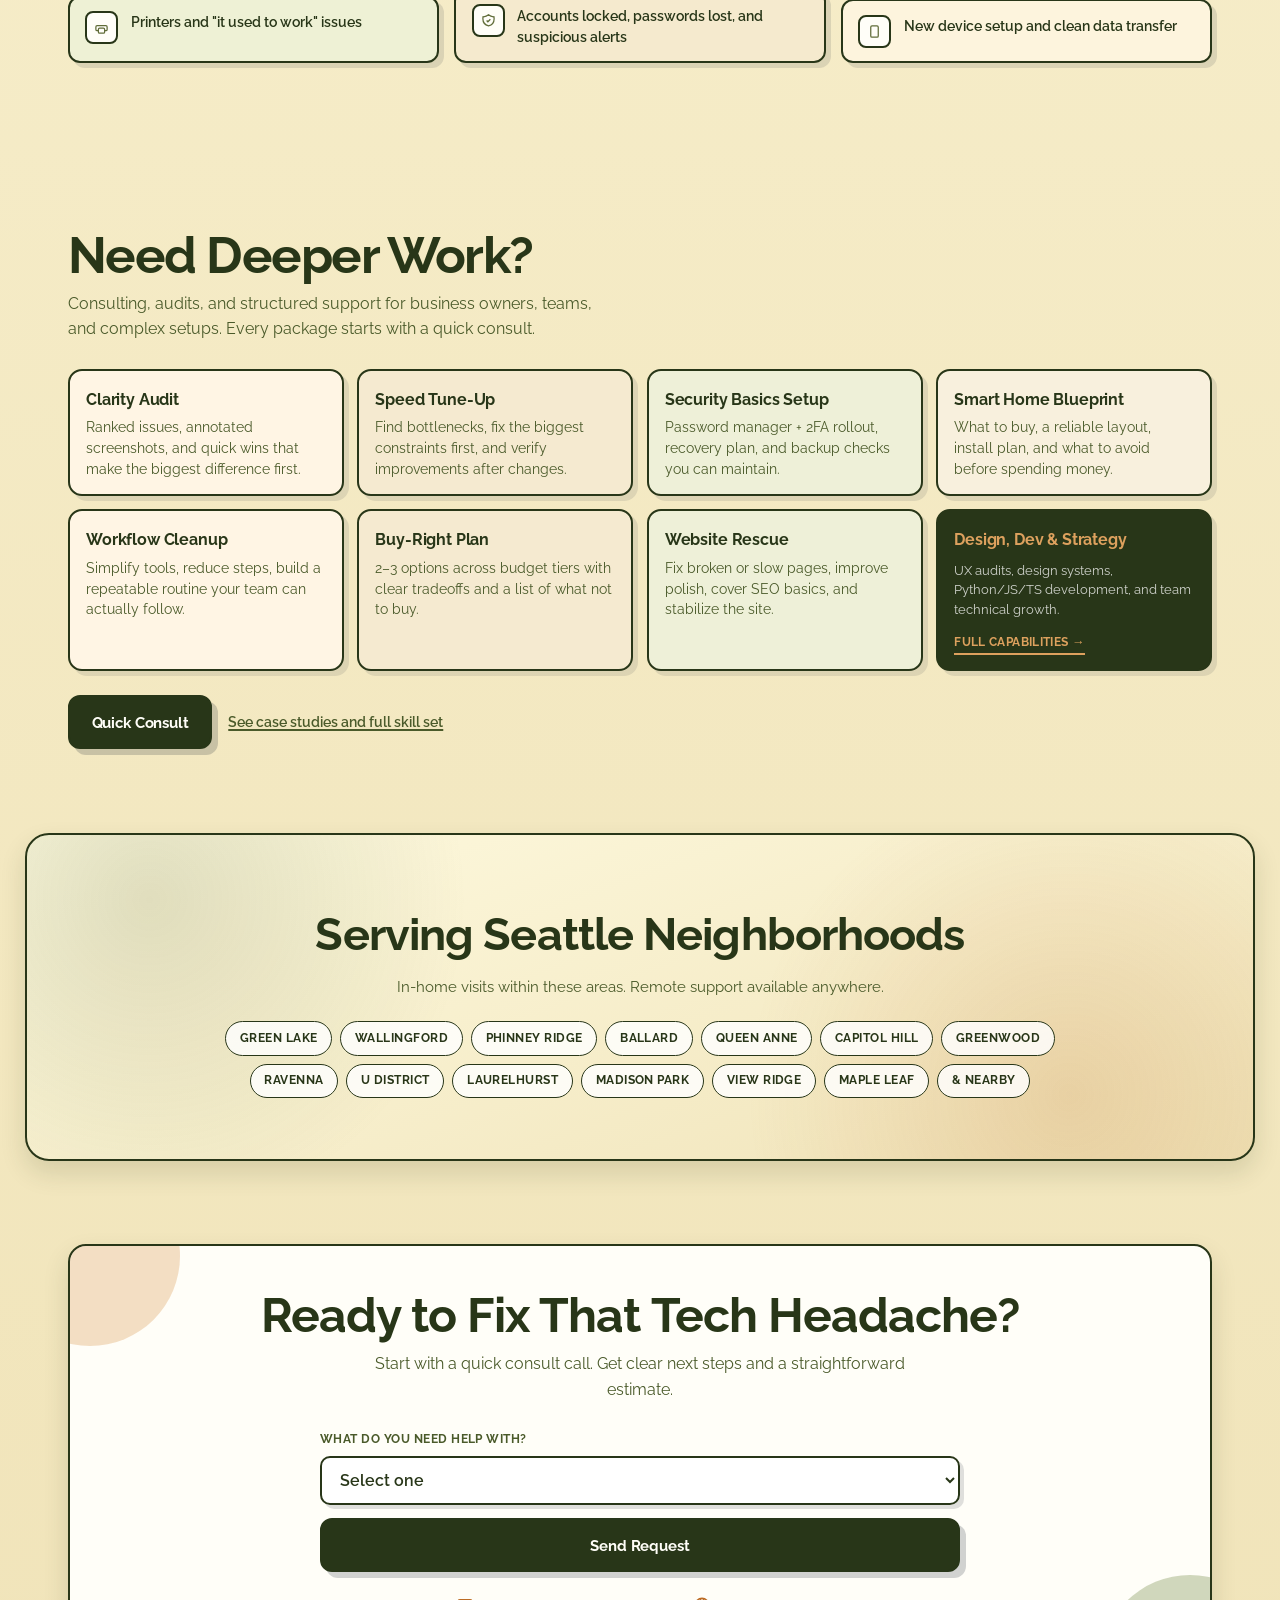
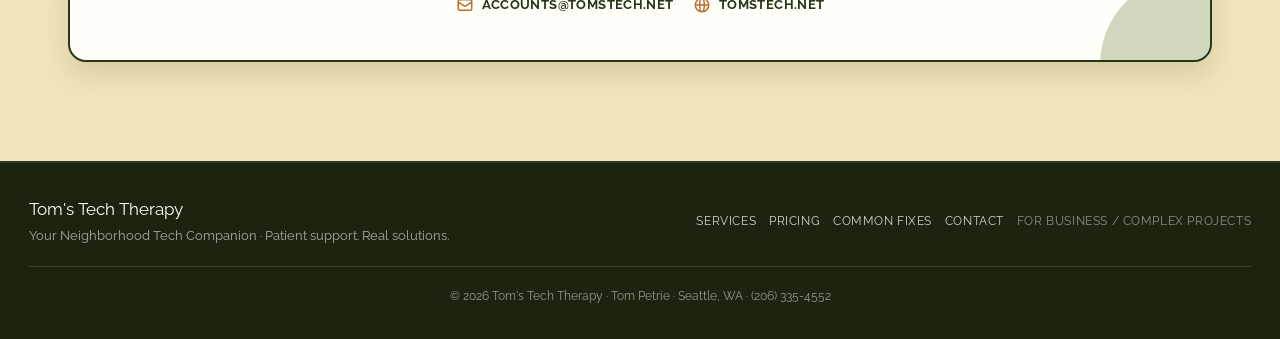
==== commit b1d100cb: "feat: 2.0 — Raleway-only font stack, SVG logo mark, improved hero hierarchy - Consolidate from 4 fon" ====
--- a/index.html
+++ b/index.html
@@ -22,12 +22,12 @@
     <meta name="twitter:description" content="Patient in-home and remote tech support for Seattle neighborhoods. Start with a quick consult call.">
 
     <!-- Favicon -->
-    <link rel="icon" href="data:image/svg+xml,<svg xmlns='http://www.w3.org/2000/svg' viewBox='0 0 100 100'><rect width='100' height='100' rx='22' fill='%231F2937'/><text x='50' y='62' text-anchor='middle' font-family='Arial' font-size='42' font-weight='700' fill='%23FFFFFF'>TT</text></svg>">
+    <link rel="icon" href="data:image/svg+xml,<svg xmlns='http://www.w3.org/2000/svg' viewBox='0 0 100 100'><rect width='100' height='100' rx='22' fill='%231F2937'/><rect x='18' y='30' width='28' height='9' rx='3' fill='%23FFFFFF'/><rect x='28' y='30' width='9' height='40' rx='3' fill='%23FFFFFF'/><rect x='54' y='30' width='28' height='9' rx='3' fill='%23FFFFFF'/><rect x='64' y='30' width='9' height='40' rx='3' fill='%23FF6B35'/></svg>">
 
     <!-- Fonts -->
     <link rel="preconnect" href="https://fonts.googleapis.com">
     <link rel="preconnect" href="https://fonts.gstatic.com" crossorigin>
-    <link href="https://fonts.googleapis.com/css2?family=Raleway:ital,wght@0,100..900;1,100..900&family=Bricolage+Grotesque:opsz,wght@12..96,200..800&family=Space+Grotesk:wght@300..700&family=IBM+Plex+Mono:wght@500;700&display=swap" rel="stylesheet">
+    <link href="https://fonts.googleapis.com/css2?family=Raleway:ital,wght@0,100..900;1,100..900&display=swap" rel="stylesheet">
 
     <!-- Schema.org LocalBusiness -->
     <script type="application/ld+json">
@@ -474,7 +474,7 @@
         }
 
         body {
-            font-family: "Bricolage Grotesque", sans-serif;
+            font-family: "Raleway", sans-serif;
             font-optical-sizing: auto;
             color: var(--ink);
             line-height: 1.58;
@@ -578,14 +578,21 @@
         }
 
         .logo {
-            font-family: "Space Grotesk", sans-serif;
+            display: inline-flex;
+            align-items: center;
+            gap: 0.52rem;
+            font-family: "Raleway", sans-serif;
             font-weight: 700;
             font-size: 1.2rem;
             letter-spacing: -0.02em;
             text-decoration: none;
             color: var(--ink);
             white-space: nowrap;
-            padding-left: 0.25rem;
+        }
+
+        .logo-mark {
+            flex-shrink: 0;
+            display: block;
         }
 
         .logo span {
@@ -603,7 +610,7 @@
         .nav-links a {
             text-decoration: none;
             color: var(--ink);
-            font-family: "IBM Plex Mono", monospace;
+            font-family: "Raleway", sans-serif;
             font-size: 0.79rem;
             font-weight: 700;
             text-transform: uppercase;
@@ -660,7 +667,7 @@
             border: 2px solid var(--ink);
             border-radius: 999px;
             padding: 0.52rem 0.95rem;
-            font-family: "IBM Plex Mono", monospace;
+            font-family: "Raleway", sans-serif;
             font-size: 0.76rem;
             font-weight: 700;
             white-space: nowrap;
@@ -767,7 +774,7 @@
             border: 2px solid var(--ink);
             background: rgba(255, 255, 255, 0.72);
             box-shadow: 4px 4px 0 rgba(28, 35, 50, 0.18);
-            font-family: "IBM Plex Mono", monospace;
+            font-family: "Raleway", sans-serif;
             font-size: 0.74rem;
             letter-spacing: 0.07em;
             text-transform: uppercase;
@@ -806,7 +813,7 @@
         }
 
         .hero-tagline {
-            font-family: "IBM Plex Mono", monospace;
+            font-family: "Raleway", sans-serif;
             text-transform: uppercase;
             letter-spacing: 0.08em;
             font-size: 0.82rem;
@@ -857,7 +864,7 @@
         }
 
         .hero-offer h3 {
-            font-family: "IBM Plex Mono", monospace;
+            font-family: "Raleway", sans-serif;
             font-size: 0.74rem;
             text-transform: uppercase;
             letter-spacing: 0.08em;
@@ -880,7 +887,7 @@
         .hero-offer .credit-mini {
             font-size: 0.85rem;
             color: var(--ink-soft);
-            font-family: "Bricolage Grotesque", sans-serif;
+            font-family: "Raleway", sans-serif;
             text-align: center;
             margin-bottom: 0;
             letter-spacing: 0.005em;
@@ -900,7 +907,7 @@
             border-radius: 12px;
             padding: 0.82rem 1.35rem;
             text-decoration: none;
-            font-family: "Space Grotesk", sans-serif;
+            font-family: "Raleway", sans-serif;
             font-weight: 700;
             font-size: 0.93rem;
             letter-spacing: -0.01em;
@@ -935,7 +942,7 @@
         }
 
         .hero-call-link {
-            font-family: "IBM Plex Mono", monospace;
+            font-family: "Raleway", sans-serif;
             font-size: 0.74rem;
             font-weight: 700;
             letter-spacing: 0.04em;
@@ -1104,7 +1111,7 @@
         }
 
         .section-header h2 {
-            font-family: "Space Grotesk", sans-serif;
+            font-family: "Raleway", sans-serif;
             font-size: clamp(2rem, 4vw, 3.45rem);
             line-height: 1.02;
             letter-spacing: -0.03em;
@@ -1174,7 +1181,7 @@
             border: 2px solid var(--ink);
             background: var(--acid);
             color: var(--ink);
-            font-family: "Space Grotesk", sans-serif;
+            font-family: "Raleway", sans-serif;
             font-size: 1.25rem;
             font-weight: 700;
             display: flex;
@@ -1184,7 +1191,7 @@
         }
 
         .step h3 {
-            font-family: "Space Grotesk", sans-serif;
+            font-family: "Raleway", sans-serif;
             font-size: 1.08rem;
             color: var(--white);
             margin-bottom: 0.45rem;
@@ -1286,7 +1293,7 @@
         }
 
         .service-card h3 {
-            font-family: "Space Grotesk", sans-serif;
+            font-family: "Raleway", sans-serif;
             font-size: 1.1rem;
             font-weight: 600;
             margin-bottom: 0.42rem;
@@ -1376,7 +1383,7 @@
         }
 
         .pricing-card h3 {
-            font-family: "Space Grotesk", sans-serif;
+            font-family: "Raleway", sans-serif;
             font-size: 1.06rem;
             letter-spacing: -0.01em;
             margin-bottom: 0.42rem;
@@ -1418,7 +1425,7 @@
             margin-top: 1.5rem;
             color: rgba(255, 255, 255, 0.74);
             font-size: 0.88rem;
-            font-family: "IBM Plex Mono", monospace;
+            font-family: "Raleway", sans-serif;
         }
 
         #problems .section-header {
@@ -1437,7 +1444,7 @@
         }
 
         .problem-group h3 {
-            font-family: "IBM Plex Mono", monospace;
+            font-family: "Raleway", sans-serif;
             font-size: 0.68rem;
             font-weight: 700;
             text-transform: uppercase;
@@ -1508,7 +1515,7 @@
         }
 
         .area h2 {
-            font-family: "Space Grotesk", sans-serif;
+            font-family: "Raleway", sans-serif;
             font-size: clamp(1.9rem, 4vw, 2.8rem);
             margin-bottom: 0.4rem;
             letter-spacing: -0.02em;
@@ -1534,7 +1541,7 @@
             border: 1px solid var(--ink);
             border-radius: 999px;
             background: rgba(255, 255, 255, 0.82);
-            font-family: "IBM Plex Mono", monospace;
+            font-family: "Raleway", sans-serif;
             font-size: 0.76rem;
             text-transform: uppercase;
             letter-spacing: 0.04em;
@@ -1596,7 +1603,7 @@
         }
 
         .cta h2 {
-            font-family: "Space Grotesk", sans-serif;
+            font-family: "Raleway", sans-serif;
             font-size: clamp(2.05rem, 4vw, 3rem);
             line-height: 1;
             letter-spacing: -0.02em;
@@ -1625,7 +1632,7 @@
         .contact-intake label {
             display: block;
             margin-bottom: 0.45rem;
-            font-family: "IBM Plex Mono", monospace;
+            font-family: "Raleway", sans-serif;
             font-size: 0.74rem;
             font-weight: 700;
             letter-spacing: 0.04em;
@@ -1639,7 +1646,7 @@
             border-radius: 10px;
             background: rgba(255, 255, 255, 0.9);
             color: var(--ink);
-            font-family: "Bricolage Grotesque", sans-serif;
+            font-family: "Raleway", sans-serif;
             font-size: 0.98rem;
             font-weight: 600;
             padding: 0.75rem 0.85rem;
@@ -1685,7 +1692,7 @@
             gap: 0.5rem;
             text-decoration: none;
             color: var(--ink);
-            font-family: "IBM Plex Mono", monospace;
+            font-family: "Raleway", sans-serif;
             font-size: 0.8rem;
             letter-spacing: 0.03em;
             text-transform: uppercase;
@@ -1722,7 +1729,7 @@
         }
 
         .footer-brand .brand-name {
-            font-family: "Space Grotesk", sans-serif;
+            font-family: "Raleway", sans-serif;
             font-size: 1.05rem;
             margin-bottom: 0.18rem;
         }
@@ -1741,7 +1748,7 @@
         .footer-links a {
             text-decoration: none;
             color: rgba(255, 255, 255, 0.8);
-            font-family: "IBM Plex Mono", monospace;
+            font-family: "Raleway", sans-serif;
             font-size: 0.74rem;
             letter-spacing: 0.05em;
             text-transform: uppercase;
@@ -1893,7 +1900,7 @@
             display: flex; align-items: center; gap: 1rem; flex-wrap: wrap;
         }
         .consult-link {
-            font-family: "IBM Plex Mono", monospace;
+            font-family: "Raleway", sans-serif;
             font-size: 0.78rem; font-weight: 700;
             letter-spacing: 0.03em; text-transform: uppercase;
             color: var(--orange); text-decoration: none;
@@ -2103,7 +2110,16 @@
 
     <!-- ── Navigation ── -->
     <nav class="main-nav" role="navigation" aria-label="Main">
-        <a href="/" class="logo" aria-label="Tom's Tech Therapy — Home">Tom's Tech <span>Therapy</span></a>
+        <a href="index.html" class="logo" aria-label="Tom's Tech Therapy — Home">
+            <svg class="logo-mark" width="32" height="32" viewBox="0 0 32 32" fill="none" xmlns="http://www.w3.org/2000/svg" aria-hidden="true">
+                <rect width="32" height="32" rx="8" fill="var(--ink)"/>
+                <rect x="7" y="10" width="8" height="2.5" rx="1" fill="var(--white)"/>
+                <rect x="10.25" y="10" width="2.5" height="11" rx="1" fill="var(--white)"/>
+                <rect x="17" y="10" width="8" height="2.5" rx="1" fill="var(--white)"/>
+                <rect x="20.25" y="10" width="2.5" height="11" rx="1" fill="var(--orange)"/>
+            </svg>
+            Tom's Tech <span>Therapy</span>
+        </a>
 
         <ul class="nav-links" role="list">
             <li><a href="#services">Services</a></li>
@@ -2149,8 +2165,8 @@
                 Serving Seattle Neighborhoods
             </div>
 
+            <p class="hero-tagline">Your Neighborhood Tech Companion</p>
             <h1 id="hero-heading">Seattle's Patient Tech Support That <span class="highlight">Solves the Problem</span></h1>
-            <p class="hero-tagline">Your Neighborhood Tech Companion</p>
             <p>Not sure what is wrong with your tech or where to start? I am Tom, your tech therapist. I troubleshoot calmly, explain clearly, and leave you with steps you can repeat without stress.</p>
 
             <div class="hero-offer" aria-label="Introductory offer">
@@ -2308,7 +2324,7 @@
                 <svg class="service-icon" viewBox="0 0 52 52" fill="none" aria-hidden="true">
                     <circle cx="26" cy="26" r="20" fill="#93C5FD"/>
                     <circle cx="26" cy="26" r="12" fill="#3B82F6"/>
-                    <text x="20" y="32" font-family="Bricolage Grotesque, sans-serif" font-size="14" font-weight="700" fill="#FFFFFF">?</text>
+                    <text x="20" y="32" font-family="Raleway, sans-serif" font-size="14" font-weight="700" fill="#FFFFFF">?</text>
                 </svg>
                 <h3>Consulting &amp; Buying Guidance</h3>
                 <p>Thinking about buying hardware or software? Get honest advice before you spend money and avoid buyer's remorse.</p>
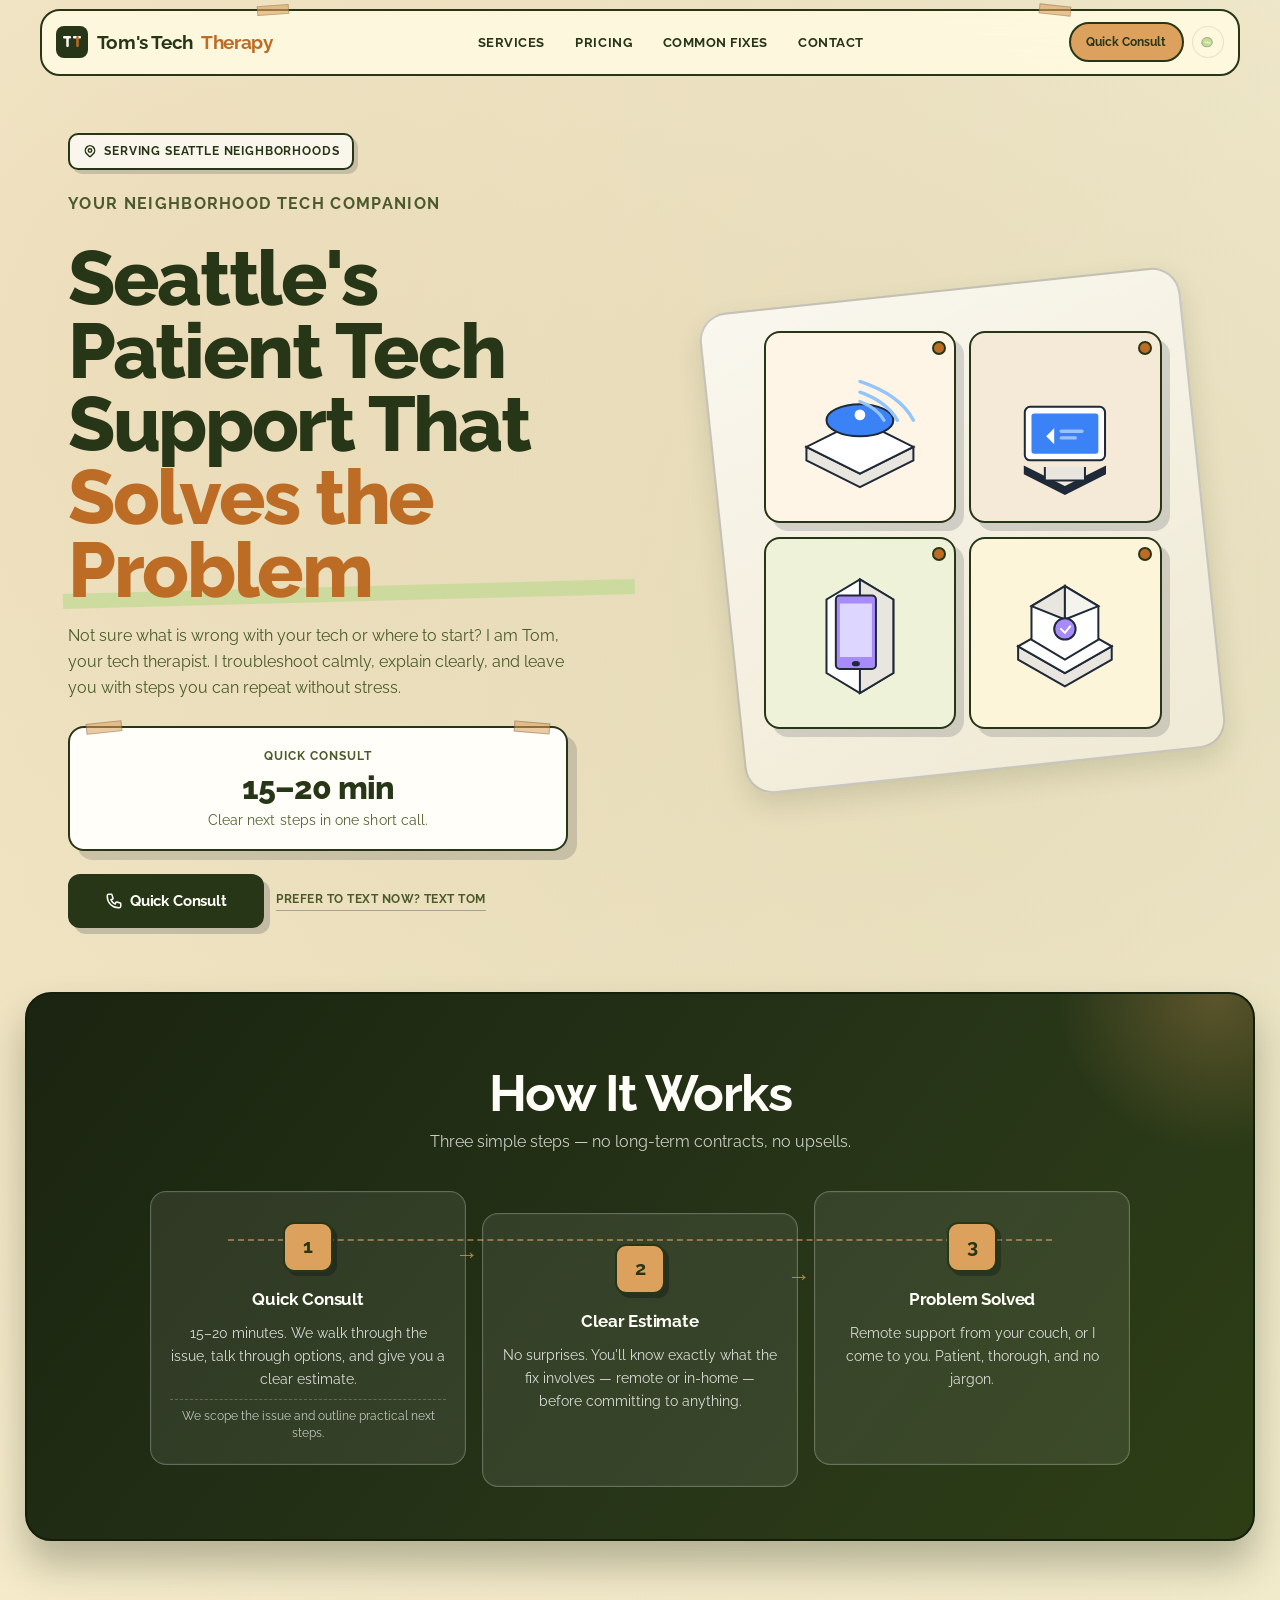
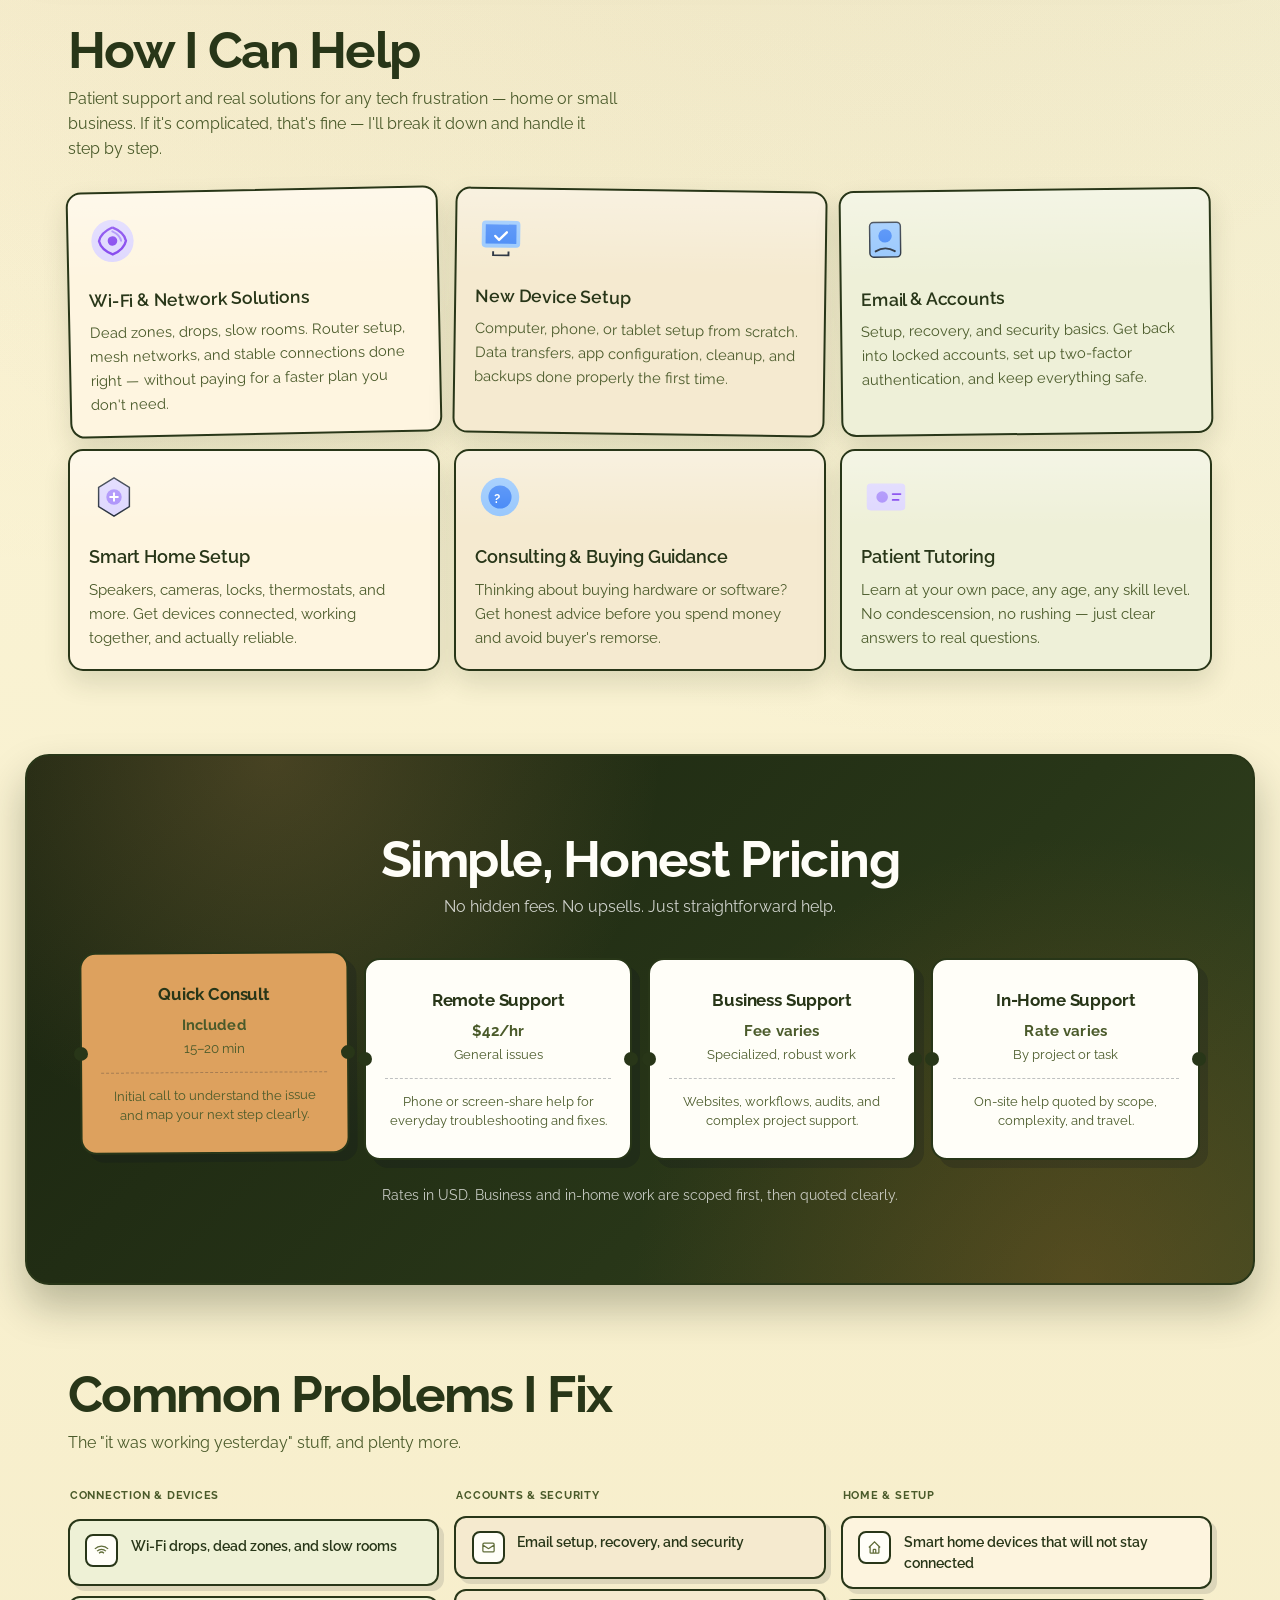
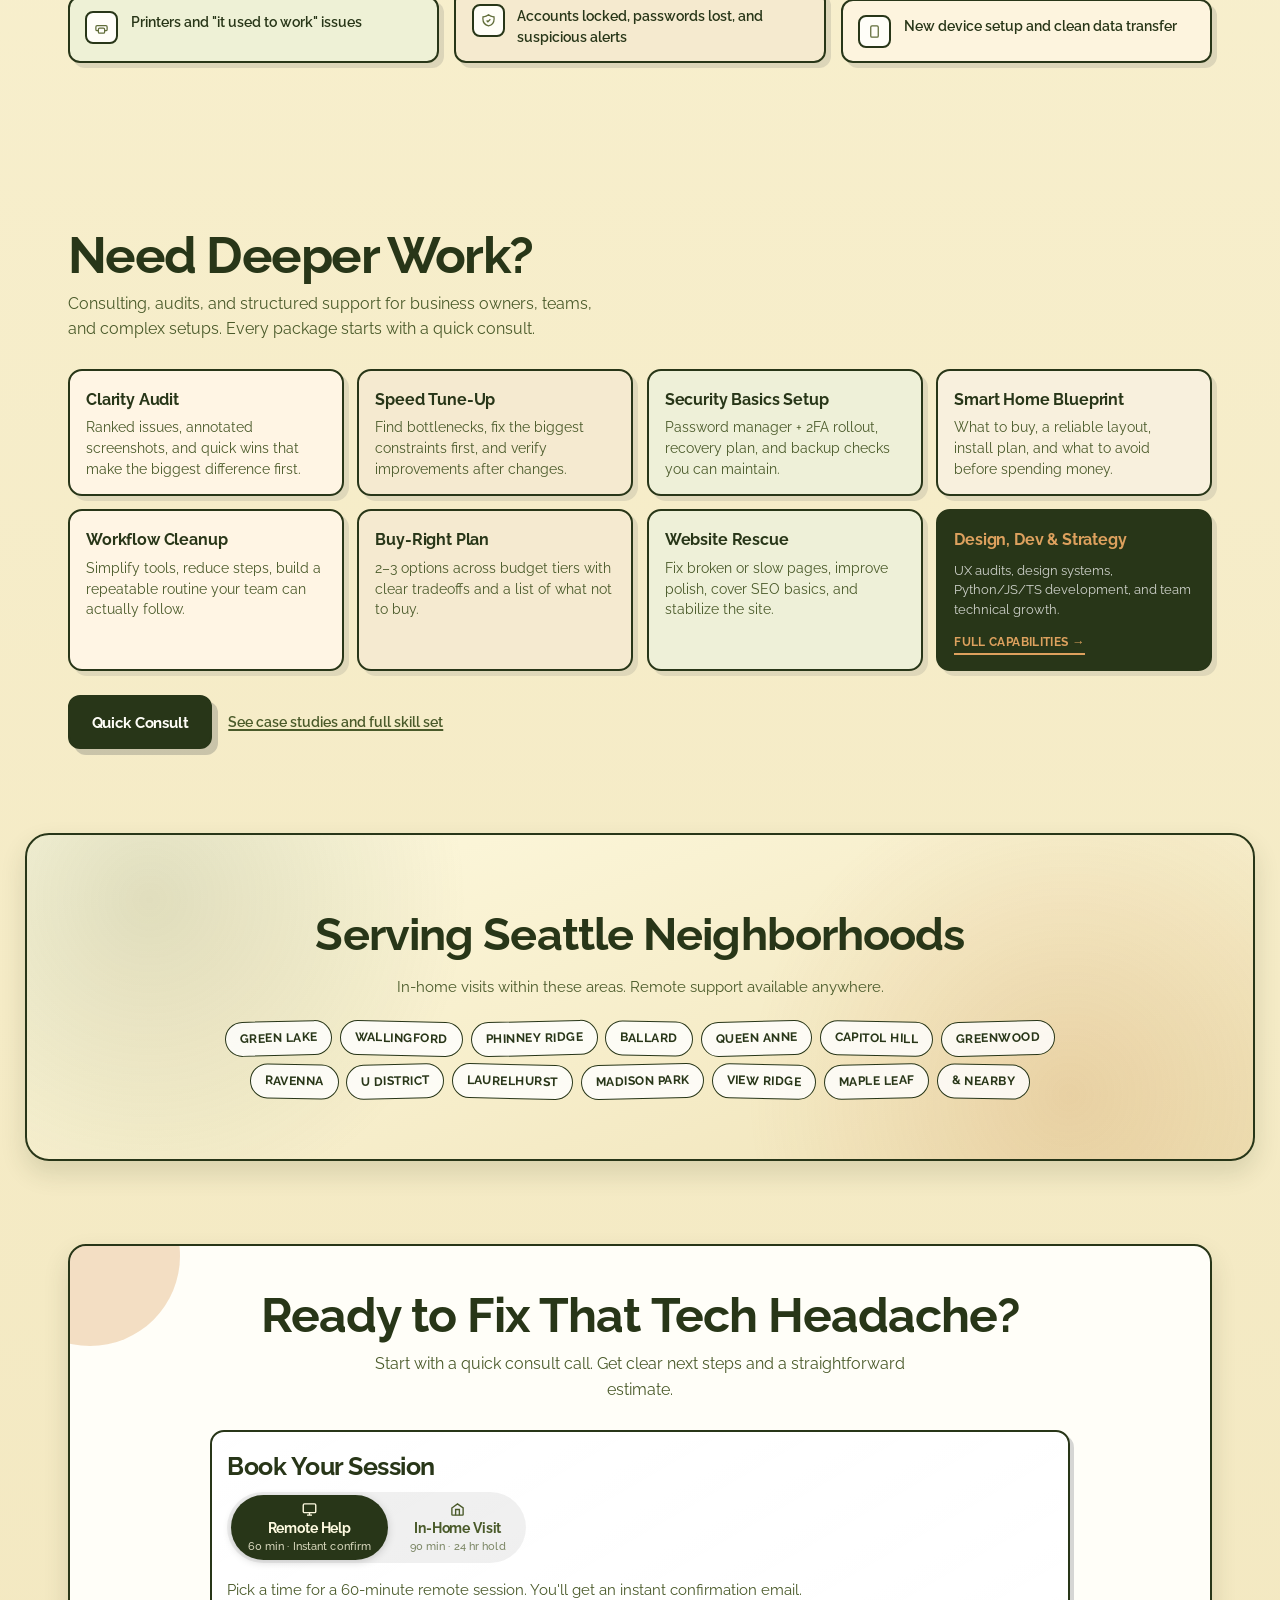
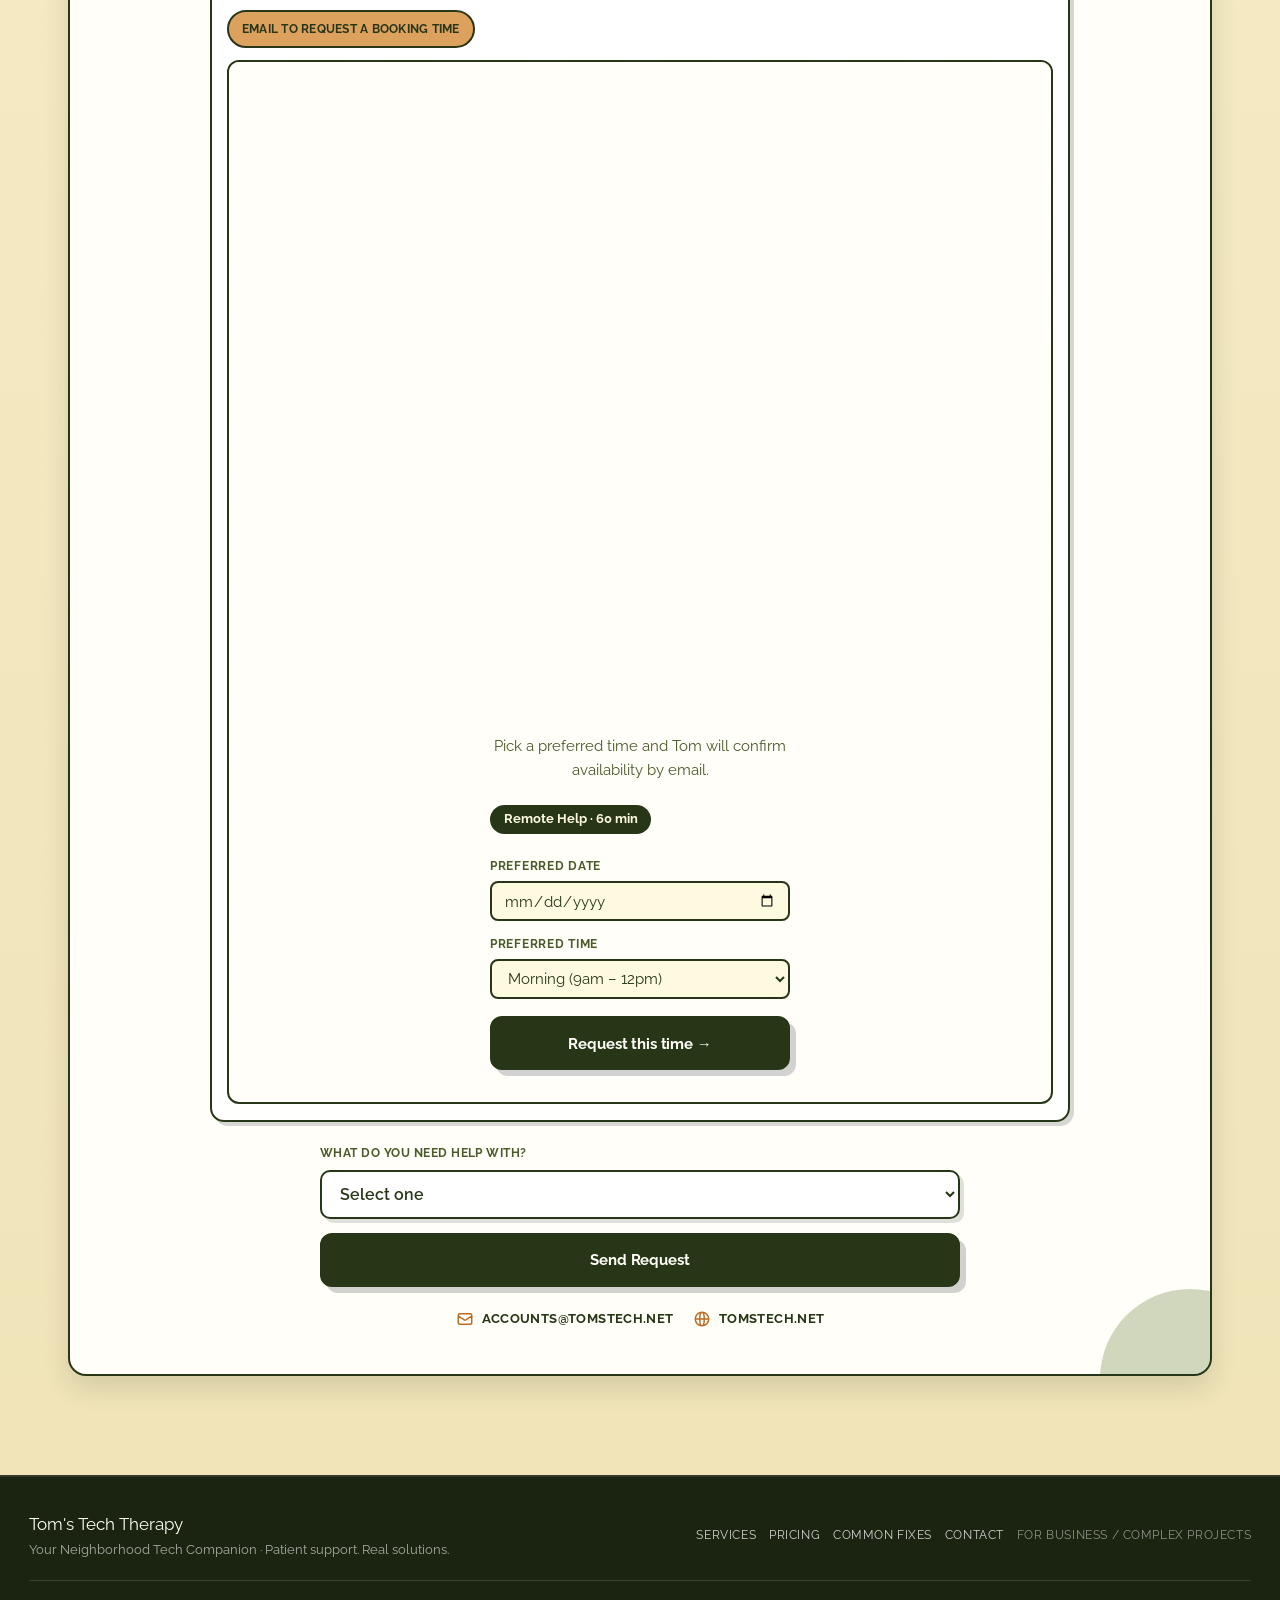
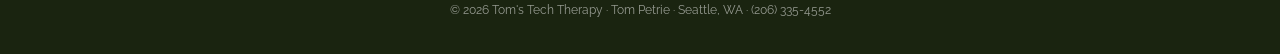
==== commit f7cb5fc7: "feat: booking UX — service type tabs, date/time fallback picker, CSS system overhaul - Split booking" ====
--- a/index.html
+++ b/index.html
@@ -73,2036 +73,7 @@
     }
     </script>
 
-    <style>
-        * {
-            margin: 0;
-            padding: 0;
-            box-sizing: border-box;
-        }
-
-        /* ── Default (original) theme ── */
-        :root {
-            /* Core palette */
-            --paper: #FAF4E5;
-            --paper-deep: #F0E3C6;
-            --ink: #1C2332;
-            --ink-soft: #3B455C;
-            --line: rgba(28, 35, 50, 0.22);
-            --white: #FFFDF8;
-            --orange: #FF6B35;
-            --acid: #D8FF66;
-            --teal: #10A7A0;
-            --blue: #4E87FF;
-            --pink: #FF4E8D;
-            --shadow: 0 12px 26px rgba(28, 35, 50, 0.14);
-
-            /* Background */
-            --body-glow-warm: rgba(255, 107, 53, 0.16);
-            --body-glow-cool: rgba(78, 135, 255, 0.14);
-            --body-bg-top: #FBF5E8;
-            --body-bg-bottom: #F3E7CB;
-            --body-dot: rgba(28, 35, 50, 0.05);
-            --surface-overlay: rgba(255, 255, 255, 0.16);
-
-            /* Nav */
-            --nav-surface: rgba(255, 252, 244, 0.9);
-            --nav-tape: rgba(248, 211, 110, 0.8);
-            --mobile-surface: rgba(255, 252, 244, 0.96);
-            --tape-strip: rgba(255, 214, 124, 0.75);
-
-            /* Hero */
-            --hero-watermark: rgba(28, 35, 50, 0.36);
-            --highlight-bar: rgba(216, 255, 102, 0.9);
-
-            /* Icon grid card backgrounds */
-            --iso-bg-1: #FFF3E7;
-            --iso-bg-2: #EDF4FF;
-            --iso-bg-3: #EDFFF9;
-            --iso-bg-4: #FFFBEA;
-
-            /* Dark sections */
-            --dark-a: #161D2D;
-            --dark-b: #252F47;
-            --dark-c: #174455;
-            --dark-border: #0E131F;
-            --dark-shadow-rgb: 21, 29, 44;
-            --dark-glow: rgba(255, 107, 53, 0.22);
-            --dark-2a: #181F31;
-            --dark-2b: #1D2A42;
-            --dark-2c: #224B5A;
-            --dark-dot: #1D2A42;
-            --pricing-radial-1: rgba(216, 255, 102, 0.18);
-            --pricing-radial-2: rgba(255, 78, 141, 0.22);
-
-            /* Step connector */
-            --step-line: rgba(216, 255, 102, 0.5);
-            --step-arrow-color: rgba(216, 255, 102, 0.55);
-
-            /* Card backgrounds */
-            --svc-warm: #FFF2E6;
-            --svc-cool: #E8F8FF;
-            --svc-fresh: #EDFFF5;
-            --skill-warm: #FFF1E6;
-            --skill-cool: #EBF7FF;
-            --skill-fresh: #EDFFF3;
-            --skill-soft: #F8F0FF;
-            --panel-glow-a: rgba(255, 107, 53, 0.12);
-            --panel-glow-b: rgba(78, 135, 255, 0.14);
-            --prob-fresh: rgba(237, 255, 245, 0.9);
-            --prob-cool: rgba(236, 246, 255, 0.9);
-            --prob-warm: rgba(255, 243, 231, 0.9);
-
-            /* Area */
-            --area-glow-a: rgba(78, 135, 255, 0.2);
-            --area-glow-b: rgba(255, 107, 53, 0.2);
-            --area-bg-top: #FBF4E5;
-            --area-bg-bottom: #F1E2C6;
-
-            /* Footer */
-            --footer-surface: #121A2A;
-        }
-
-        /* ── Earthy theme ── */
-        [data-theme="earthy"] {
-            --paper: #fefae0;
-            --paper-deep: #f0e3b8;
-            --ink: #283618;
-            --ink-soft: #4a5a2a;
-            --line: rgba(40, 54, 24, 0.22);
-            --white: #fffef8;
-            --orange: #bc6c25;
-            --acid: #dda15e;
-            --teal: #606c38;
-            --blue: #7a8c4a;
-            --pink: #bc6c25;
-            --shadow: 0 12px 26px rgba(40, 54, 24, 0.14);
-
-            --body-glow-warm: rgba(188, 108, 37, 0.15);
-            --body-glow-cool: rgba(96, 108, 56, 0.13);
-            --body-bg-top: #fefae0;
-            --body-bg-bottom: #f0e3b8;
-            --body-dot: rgba(40, 54, 24, 0.06);
-            --surface-overlay: rgba(254, 250, 224, 0.18);
-
-            --nav-surface: rgba(254, 250, 224, 0.92);
-            --nav-tape: rgba(221, 161, 94, 0.6);
-            --mobile-surface: rgba(254, 250, 224, 0.96);
-            --tape-strip: rgba(221, 161, 94, 0.55);
-
-            --hero-watermark: rgba(40, 54, 24, 0.36);
-            --highlight-bar: rgba(190, 217, 145, 0.68);
-
-            --iso-bg-1: #fff5e6;
-            --iso-bg-2: #f5ead8;
-            --iso-bg-3: #eef2d8;
-            --iso-bg-4: #fdf5da;
-
-            --dark-a: #1a2410;
-            --dark-b: #283618;
-            --dark-c: #2d3e14;
-            --dark-border: #141f0a;
-            --dark-shadow-rgb: 26, 36, 16;
-            --dark-glow: rgba(221, 161, 94, 0.28);
-            --dark-2a: #1a2410;
-            --dark-2b: #283618;
-            --dark-2c: #354520;
-            --dark-dot: #283618;
-            --pricing-radial-1: rgba(221, 161, 94, 0.22);
-            --pricing-radial-2: rgba(188, 108, 37, 0.26);
-
-            --step-line: rgba(221, 161, 94, 0.55);
-            --step-arrow-color: rgba(221, 161, 94, 0.75);
-
-            --svc-warm: #fef5e0;
-            --svc-cool: #f5ead0;
-            --svc-fresh: #eef0d8;
-            --skill-warm: #fff5e4;
-            --skill-cool: #f5ead0;
-            --skill-fresh: #eef0d8;
-            --skill-soft: #f8f0dd;
-            --panel-glow-a: rgba(188, 108, 37, 0.12);
-            --panel-glow-b: rgba(96, 108, 56, 0.14);
-            --prob-fresh: rgba(238, 242, 215, 0.9);
-            --prob-cool: rgba(245, 234, 208, 0.9);
-            --prob-warm: rgba(254, 245, 224, 0.9);
-
-            --area-glow-a: rgba(96, 108, 56, 0.18);
-            --area-glow-b: rgba(188, 108, 37, 0.18);
-            --area-bg-top: #fefae0;
-            --area-bg-bottom: #f0e3b8;
-
-            --footer-surface: #1a2410;
-        }
-
-        /* ── Midnight (black + prussian blue + orange) ── */
-        [data-theme="midnight"] {
-            --paper: #f5f5f5; --paper-deep: #e5e5e5; --ink: #000000; --ink-soft: #14213D;
-            --line: rgba(0,0,0,.18); --white: #ffffff; --orange: #FCA311; --acid: #FCA311;
-            --teal: #14213D; --blue: #1c3052; --pink: #FCA311;
-            --shadow: 0 12px 26px rgba(0,0,0,.14);
-            --body-glow-warm: rgba(252,163,17,.14); --body-glow-cool: rgba(20,33,61,.1);
-            --body-bg-top: #f9f9f9; --body-bg-bottom: #e8e8e8;
-            --body-dot: rgba(0,0,0,.05); --surface-overlay: rgba(255,255,255,.18);
-            --nav-surface: rgba(255,255,255,.93); --nav-tape: rgba(252,163,17,.55);
-            --mobile-surface: rgba(255,255,255,.96); --tape-strip: rgba(252,163,17,.45);
-            --hero-watermark: rgba(0,0,0,.3); --highlight-bar: rgba(221,214,254,.82);
-            --iso-bg-1: #fff8ec; --iso-bg-2: #f5f5f5; --iso-bg-3: #fff3d4; --iso-bg-4: #fffdf5;
-            --dark-a: #000000; --dark-b: #14213D; --dark-c: #0a1628;
-            --dark-border: #000000; --dark-shadow-rgb: 0,0,0; --dark-glow: rgba(252,163,17,.28);
-            --dark-2a: #000000; --dark-2b: #14213D; --dark-2c: #0a1628; --dark-dot: #000000;
-            --pricing-radial-1: rgba(252,163,17,.2); --pricing-radial-2: rgba(252,163,17,.1);
-            --step-line: rgba(252,163,17,.55); --step-arrow-color: rgba(252,163,17,.75);
-            --svc-warm: #fff8ec; --svc-cool: #f5f5f5; --svc-fresh: #fff3d4;
-            --skill-warm: #fff8ec; --skill-cool: #f5f5f5; --skill-fresh: #fff3d4; --skill-soft: #fffdf5;
-            --panel-glow-a: rgba(252,163,17,.1); --panel-glow-b: rgba(20,33,61,.08);
-            --prob-fresh: rgba(255,248,236,.9); --prob-cool: rgba(245,245,245,.9); --prob-warm: rgba(255,243,212,.9);
-            --area-glow-a: rgba(20,33,61,.15); --area-glow-b: rgba(252,163,17,.18);
-            --area-bg-top: #f9f9f9; --area-bg-bottom: #e8e8e8; --footer-surface: #000000;
-        }
-
-        /* ── Forest (ash grey + sage + teals) ── */
-        [data-theme="forest"] {
-            --paper: #dde5d8; --paper-deep: #cad2c5; --ink: #2F3E46; --ink-soft: #354F52;
-            --line: rgba(47,62,70,.22); --white: #f0f4ee; --orange: #52796F; --acid: #84A98C;
-            --teal: #52796F; --blue: #354F52; --pink: #84A98C;
-            --shadow: 0 12px 26px rgba(47,62,70,.14);
-            --body-glow-warm: rgba(82,121,111,.15); --body-glow-cool: rgba(47,62,70,.12);
-            --body-bg-top: #e8ede4; --body-bg-bottom: #cad2c5;
-            --body-dot: rgba(47,62,70,.05); --surface-overlay: rgba(240,244,238,.18);
-            --nav-surface: rgba(240,244,238,.92); --nav-tape: rgba(132,169,140,.55);
-            --mobile-surface: rgba(240,244,238,.96); --tape-strip: rgba(132,169,140,.45);
-            --hero-watermark: rgba(47,62,70,.36); --highlight-bar: rgba(193,226,216,.72);
-            --iso-bg-1: #edf2eb; --iso-bg-2: #e4ece8; --iso-bg-3: #d8e8de; --iso-bg-4: #eef3ec;
-            --dark-a: #2F3E46; --dark-b: #354F52; --dark-c: #1e2e30;
-            --dark-border: #1a282b; --dark-shadow-rgb: 47,62,70; --dark-glow: rgba(132,169,140,.28);
-            --dark-2a: #2F3E46; --dark-2b: #354F52; --dark-2c: #243b3e; --dark-dot: #2F3E46;
-            --pricing-radial-1: rgba(132,169,140,.22); --pricing-radial-2: rgba(82,121,111,.2);
-            --step-line: rgba(132,169,140,.55); --step-arrow-color: rgba(132,169,140,.75);
-            --svc-warm: #e8f0e5; --svc-cool: #dde8e4; --svc-fresh: #d8e8de;
-            --skill-warm: #edf2eb; --skill-cool: #e4ece8; --skill-fresh: #d8e8de; --skill-soft: #eef3ec;
-            --panel-glow-a: rgba(82,121,111,.12); --panel-glow-b: rgba(47,62,70,.1);
-            --prob-fresh: rgba(232,240,229,.9); --prob-cool: rgba(221,232,228,.9); --prob-warm: rgba(216,232,222,.9);
-            --area-glow-a: rgba(47,62,70,.18); --area-glow-b: rgba(82,121,111,.16);
-            --area-bg-top: #e8ede4; --area-bg-bottom: #cad2c5; --footer-surface: #1a282b;
-        }
-
-        /* ── Dusk (blue-purple → coral → bronze) ── */
-        [data-theme="dusk"] {
-            --paper: #FDF5EF; --paper-deep: #F5E5D8; --ink: #355070; --ink-soft: #4d6585;
-            --line: rgba(53,80,112,.22); --white: #FFF9F6; --orange: #E56B6F; --acid: #EAAC8B;
-            --teal: #B56576; --blue: #6D597A; --pink: #E56B6F;
-            --shadow: 0 12px 26px rgba(53,80,112,.14);
-            --body-glow-warm: rgba(229,107,111,.14); --body-glow-cool: rgba(109,89,122,.12);
-            --body-bg-top: #FDF5EF; --body-bg-bottom: #F5E5D8;
-            --body-dot: rgba(53,80,112,.05); --surface-overlay: rgba(255,249,246,.16);
-            --nav-surface: rgba(253,245,239,.92); --nav-tape: rgba(234,172,139,.55);
-            --mobile-surface: rgba(253,245,239,.96); --tape-strip: rgba(234,172,139,.45);
-            --hero-watermark: rgba(53,80,112,.36); --highlight-bar: rgba(214,196,243,.76);
-            --iso-bg-1: #fef0e8; --iso-bg-2: #f0eaf5; --iso-bg-3: #fdeae8; --iso-bg-4: #fef6ee;
-            --dark-a: #355070; --dark-b: #6D597A; --dark-c: #2a3d56;
-            --dark-border: #1e2d40; --dark-shadow-rgb: 53,80,112; --dark-glow: rgba(229,107,111,.28);
-            --dark-2a: #355070; --dark-2b: #6D597A; --dark-2c: #3a3050; --dark-dot: #355070;
-            --pricing-radial-1: rgba(234,172,139,.22); --pricing-radial-2: rgba(181,101,118,.24);
-            --step-line: rgba(234,172,139,.55); --step-arrow-color: rgba(234,172,139,.75);
-            --svc-warm: #fef0e8; --svc-cool: #f0eaf5; --svc-fresh: #fdeae8;
-            --skill-warm: #fef0e8; --skill-cool: #f0eaf5; --skill-fresh: #fdeae8; --skill-soft: #fef6ee;
-            --panel-glow-a: rgba(229,107,111,.1); --panel-glow-b: rgba(109,89,122,.1);
-            --prob-fresh: rgba(254,240,232,.9); --prob-cool: rgba(240,234,245,.9); --prob-warm: rgba(253,234,232,.9);
-            --area-glow-a: rgba(109,89,122,.18); --area-glow-b: rgba(229,107,111,.16);
-            --area-bg-top: #FDF5EF; --area-bg-bottom: #F5E5D8; --footer-surface: #1e2d40;
-        }
-
-        /* ── Neon (charcoal + aqua + peach + yellow + blush) ── */
-        [data-theme="neon"] {
-            --paper: #FFF5F5; --paper-deep: #FFE3E3; --ink: #545863; --ink-soft: #666a77;
-            --line: rgba(84,88,99,.22); --white: #FFFAFA; --orange: #F96E46; --acid: #F9C846;
-            --teal: #00E8FC; --blue: #545863; --pink: #F96E46;
-            --shadow: 0 12px 26px rgba(84,88,99,.14);
-            --body-glow-warm: rgba(249,110,70,.14); --body-glow-cool: rgba(0,232,252,.1);
-            --body-bg-top: #FFF5F5; --body-bg-bottom: #FFE8E8;
-            --body-dot: rgba(84,88,99,.05); --surface-overlay: rgba(255,250,250,.18);
-            --nav-surface: rgba(255,250,250,.92); --nav-tape: rgba(249,200,70,.55);
-            --mobile-surface: rgba(255,250,250,.96); --tape-strip: rgba(249,200,70,.45);
-            --hero-watermark: rgba(84,88,99,.36); --highlight-bar: rgba(190,255,255,.78);
-            --iso-bg-1: #fff5ee; --iso-bg-2: #e8feff; --iso-bg-3: #fff8ee; --iso-bg-4: #fff5f5;
-            --dark-a: #545863; --dark-b: #3d4049; --dark-c: #2a2c32;
-            --dark-border: #1e2028; --dark-shadow-rgb: 84,88,99; --dark-glow: rgba(249,200,70,.28);
-            --dark-2a: #545863; --dark-2b: #3d4049; --dark-2c: #2a2c32; --dark-dot: #3d4049;
-            --pricing-radial-1: rgba(249,200,70,.22); --pricing-radial-2: rgba(249,110,70,.2);
-            --step-line: rgba(249,200,70,.55); --step-arrow-color: rgba(249,200,70,.75);
-            --svc-warm: #fff5ee; --svc-cool: #e8feff; --svc-fresh: #fff8ee;
-            --skill-warm: #fff5ee; --skill-cool: #e8feff; --skill-fresh: #fff8ee; --skill-soft: #fff5f5;
-            --panel-glow-a: rgba(249,110,70,.1); --panel-glow-b: rgba(0,232,252,.08);
-            --prob-fresh: rgba(255,245,238,.9); --prob-cool: rgba(232,254,255,.9); --prob-warm: rgba(255,248,238,.9);
-            --area-glow-a: rgba(0,232,252,.15); --area-glow-b: rgba(249,110,70,.14);
-            --area-bg-top: #FFF5F5; --area-bg-bottom: #FFE3E3; --footer-surface: #1e2028;
-        }
-
-        /* ── Cosmos (void black + star gold + nebula purple) ── */
-        [data-theme="cosmos"] {
-            --paper: #F5F0FF; --paper-deep: #EAE0FF; --ink: #0D0820; --ink-soft: #2D1B5E;
-            --line: rgba(13,8,32,.22); --white: #FAF8FF; --orange: #FFD700; --acid: #C8B8FF;
-            --teal: #9D4EDD; --blue: #7B2FBE; --pink: #E040FB;
-            --shadow: 0 12px 26px rgba(13,8,32,.18);
-            --body-glow-warm: rgba(255,215,0,.12); --body-glow-cool: rgba(157,78,221,.12);
-            --body-bg-top: #F5F0FF; --body-bg-bottom: #EAE0FF;
-            --body-dot: rgba(13,8,32,.06); --surface-overlay: rgba(250,248,255,.18);
-            --nav-surface: rgba(250,248,255,.93); --nav-tape: rgba(200,184,255,.6);
-            --mobile-surface: rgba(250,248,255,.96); --tape-strip: rgba(200,184,255,.5);
-            --hero-watermark: rgba(13,8,32,.4); --highlight-bar: rgba(209,196,255,.78);
-            --iso-bg-1: #F5F0FF; --iso-bg-2: #EDE0FF; --iso-bg-3: #F8F0FF; --iso-bg-4: #EAE0FF;
-            --dark-a: #030010; --dark-b: #0D0820; --dark-c: #110029;
-            --dark-border: #020008; --dark-shadow-rgb: 13,8,32; --dark-glow: rgba(255,215,0,.28);
-            --dark-2a: #0D0820; --dark-2b: #1A0840; --dark-2c: #20106A; --dark-dot: #2D1B5E;
-            --pricing-radial-1: rgba(255,215,0,.18); --pricing-radial-2: rgba(157,78,221,.22);
-            --step-line: rgba(200,184,255,.55); --step-arrow-color: rgba(255,215,0,.7);
-            --svc-warm: #F5F0FF; --svc-cool: #EDE0FF; --svc-fresh: #F8F0FF;
-            --skill-warm: #F5F0FF; --skill-cool: #EDE0FF; --skill-fresh: #F8F0FF; --skill-soft: #EAE0FF;
-            --panel-glow-a: rgba(255,215,0,.1); --panel-glow-b: rgba(157,78,221,.1);
-            --prob-fresh: rgba(245,240,255,.9); --prob-cool: rgba(237,224,255,.9); --prob-warm: rgba(248,240,255,.9);
-            --area-glow-a: rgba(157,78,221,.2); --area-glow-b: rgba(255,215,0,.14);
-            --area-bg-top: #F5F0FF; --area-bg-bottom: #EAE0FF; --footer-surface: #020008;
-        }
-
-        /* ── Aurora (polar night + aurora green + northern magenta) ── */
-        [data-theme="aurora"] {
-            --paper: #F0FFF8; --paper-deep: #D8FFEE; --ink: #03120E; --ink-soft: #064E3B;
-            --line: rgba(3,18,14,.22); --white: #F8FFFC; --orange: #00FFB3; --acid: #A7FFC4;
-            --teal: #10B981; --blue: #06B6D4; --pink: #F472B6;
-            --shadow: 0 12px 26px rgba(3,18,14,.14);
-            --body-glow-warm: rgba(0,255,179,.12); --body-glow-cool: rgba(244,114,182,.1);
-            --body-bg-top: #F0FFF8; --body-bg-bottom: #D8FFEE;
-            --body-dot: rgba(3,18,14,.05); --surface-overlay: rgba(248,255,252,.18);
-            --nav-surface: rgba(248,255,252,.93); --nav-tape: rgba(167,255,196,.6);
-            --mobile-surface: rgba(248,255,252,.96); --tape-strip: rgba(167,255,196,.5);
-            --hero-watermark: rgba(3,18,14,.36); --highlight-bar: rgba(255,220,245,.72);
-            --iso-bg-1: #F0FFF8; --iso-bg-2: #EDFFF8; --iso-bg-3: #FFF0FA; --iso-bg-4: #EEFFF6;
-            --dark-a: #030C0A; --dark-b: #051207; --dark-c: #041009;
-            --dark-border: #020806; --dark-shadow-rgb: 3,18,14; --dark-glow: rgba(0,255,179,.3);
-            --dark-2a: #051207; --dark-2b: #071A0C; --dark-2c: #0A2212; --dark-dot: #064E3B;
-            --pricing-radial-1: rgba(0,255,179,.18); --pricing-radial-2: rgba(244,114,182,.2);
-            --step-line: rgba(167,255,196,.55); --step-arrow-color: rgba(0,255,179,.7);
-            --svc-warm: #F0FFF8; --svc-cool: #EDFFF8; --svc-fresh: #FFF0FA;
-            --skill-warm: #F0FFF8; --skill-cool: #EDFFF8; --skill-fresh: #FFF0FA; --skill-soft: #EEFFF6;
-            --panel-glow-a: rgba(0,255,179,.1); --panel-glow-b: rgba(244,114,182,.08);
-            --prob-fresh: rgba(240,255,248,.9); --prob-cool: rgba(237,255,248,.9); --prob-warm: rgba(255,240,250,.9);
-            --area-glow-a: rgba(16,185,129,.2); --area-glow-b: rgba(0,255,179,.16);
-            --area-bg-top: #F0FFF8; --area-bg-bottom: #D8FFEE; --footer-surface: #020806;
-        }
-
-        /* ── Nebula (cosmic dust + vivid magenta + electric cyan) ── */
-        [data-theme="nebula"] {
-            --paper: #FFF0FF; --paper-deep: #FFD8FF; --ink: #1A0025; --ink-soft: #3D0066;
-            --line: rgba(26,0,37,.22); --white: #FFF8FF; --orange: #FF10F0; --acid: #00FFFF;
-            --teal: #BF00FF; --blue: #7700CC; --pink: #FF10F0;
-            --shadow: 0 12px 26px rgba(26,0,37,.16);
-            --body-glow-warm: rgba(255,16,240,.14); --body-glow-cool: rgba(0,255,255,.1);
-            --body-bg-top: #FFF0FF; --body-bg-bottom: #FFD8FF;
-            --body-dot: rgba(26,0,37,.06); --surface-overlay: rgba(255,248,255,.18);
-            --nav-surface: rgba(255,248,255,.93); --nav-tape: rgba(0,255,255,.4);
-            --mobile-surface: rgba(255,248,255,.96); --tape-strip: rgba(0,255,255,.3);
-            --hero-watermark: rgba(26,0,37,.4); --highlight-bar: rgba(0,255,255,.5);
-            --iso-bg-1: #FFF0FF; --iso-bg-2: #F0FFFF; --iso-bg-3: #FFF0FF; --iso-bg-4: #F8E0FF;
-            --dark-a: #0D0015; --dark-b: #1A0025; --dark-c: #150020;
-            --dark-border: #080010; --dark-shadow-rgb: 26,0,37; --dark-glow: rgba(255,16,240,.3);
-            --dark-2a: #1A0025; --dark-2b: #250038; --dark-2c: #30004A; --dark-dot: #3D0066;
-            --pricing-radial-1: rgba(0,255,255,.18); --pricing-radial-2: rgba(191,0,255,.22);
-            --step-line: rgba(0,255,255,.45); --step-arrow-color: rgba(255,16,240,.65);
-            --svc-warm: #FFF0FF; --svc-cool: #F0FFFF; --svc-fresh: #FFF0FF;
-            --skill-warm: #FFF0FF; --skill-cool: #F0FFFF; --skill-fresh: #FFF0FF; --skill-soft: #F8E0FF;
-            --panel-glow-a: rgba(255,16,240,.1); --panel-glow-b: rgba(0,255,255,.08);
-            --prob-fresh: rgba(255,240,255,.9); --prob-cool: rgba(240,255,255,.9); --prob-warm: rgba(255,240,255,.9);
-            --area-glow-a: rgba(191,0,255,.2); --area-glow-b: rgba(0,255,255,.16);
-            --area-bg-top: #FFF0FF; --area-bg-bottom: #FFD8FF; --footer-surface: #080010;
-        }
-
-        /* ── Solar (space black + molten corona + plasma orange) ── */
-        [data-theme="solar"] {
-            --paper: #FFFBF0; --paper-deep: #FFF3D0; --ink: #0A0500; --ink-soft: #3D1A00;
-            --line: rgba(10,5,0,.22); --white: #FFFEF8; --orange: #FF6600; --acid: #FFE000;
-            --teal: #FF4500; --blue: #FF8C00; --pink: #FF6600;
-            --shadow: 0 12px 26px rgba(10,5,0,.16);
-            --body-glow-warm: rgba(255,102,0,.14); --body-glow-cool: rgba(255,224,0,.1);
-            --body-bg-top: #FFFBF0; --body-bg-bottom: #FFF3D0;
-            --body-dot: rgba(10,5,0,.05); --surface-overlay: rgba(255,254,248,.18);
-            --nav-surface: rgba(255,254,248,.93); --nav-tape: rgba(255,224,0,.55);
-            --mobile-surface: rgba(255,254,248,.96); --tape-strip: rgba(255,224,0,.45);
-            --hero-watermark: rgba(10,5,0,.4); --highlight-bar: rgba(255,246,189,.82);
-            --iso-bg-1: #FFF8E0; --iso-bg-2: #FFF3E0; --iso-bg-3: #FFF0D8; --iso-bg-4: #FFFBF0;
-            --dark-a: #050200; --dark-b: #0A0500; --dark-c: #0F0800;
-            --dark-border: #030100; --dark-shadow-rgb: 10,5,0; --dark-glow: rgba(255,102,0,.32);
-            --dark-2a: #0A0500; --dark-2b: #180C00; --dark-2c: #251200; --dark-dot: #3D1A00;
-            --pricing-radial-1: rgba(255,224,0,.2); --pricing-radial-2: rgba(255,102,0,.24);
-            --step-line: rgba(255,224,0,.55); --step-arrow-color: rgba(255,102,0,.7);
-            --svc-warm: #FFF8E0; --svc-cool: #FFF3E0; --svc-fresh: #FFF0D8;
-            --skill-warm: #FFF8E0; --skill-cool: #FFF3E0; --skill-fresh: #FFF0D8; --skill-soft: #FFFBF0;
-            --panel-glow-a: rgba(255,102,0,.1); --panel-glow-b: rgba(255,224,0,.08);
-            --prob-fresh: rgba(255,251,240,.9); --prob-cool: rgba(255,243,208,.9); --prob-warm: rgba(255,248,224,.9);
-            --area-glow-a: rgba(255,69,0,.2); --area-glow-b: rgba(255,102,0,.16);
-            --area-bg-top: #FFFBF0; --area-bg-bottom: #FFF3D0; --footer-surface: #030100;
-        }
-
-        /* ── Galaxy (deep space blue + milky way + stellar ice) ── */
-        [data-theme="galaxy"] {
-            --paper: #F0F4FF; --paper-deep: #E0EAFF; --ink: #04081A; --ink-soft: #0F1F50;
-            --line: rgba(4,8,26,.22); --white: #F8FAFF; --orange: #6EE7F7; --acid: #E8D5FF;
-            --teal: #4FACFE; --blue: #00F2FE; --pink: #A78BFA;
-            --shadow: 0 12px 26px rgba(4,8,26,.16);
-            --body-glow-warm: rgba(110,231,247,.12); --body-glow-cool: rgba(79,172,254,.12);
-            --body-bg-top: #F0F4FF; --body-bg-bottom: #E0EAFF;
-            --body-dot: rgba(4,8,26,.06); --surface-overlay: rgba(248,250,255,.18);
-            --nav-surface: rgba(248,250,255,.93); --nav-tape: rgba(232,213,255,.65);
-            --mobile-surface: rgba(248,250,255,.96); --tape-strip: rgba(232,213,255,.55);
-            --hero-watermark: rgba(4,8,26,.38); --highlight-bar: rgba(232,213,255,.82);
-            --iso-bg-1: #F0F4FF; --iso-bg-2: #EAE0FF; --iso-bg-3: #E8F4FF; --iso-bg-4: #F0F0FF;
-            --dark-a: #020410; --dark-b: #04081A; --dark-c: #060C20;
-            --dark-border: #010208; --dark-shadow-rgb: 4,8,26; --dark-glow: rgba(110,231,247,.28);
-            --dark-2a: #04081A; --dark-2b: #080F28; --dark-2c: #0C1638; --dark-dot: #0F1F50;
-            --pricing-radial-1: rgba(232,213,255,.22); --pricing-radial-2: rgba(79,172,254,.2);
-            --step-line: rgba(232,213,255,.55); --step-arrow-color: rgba(110,231,247,.7);
-            --svc-warm: #F0F4FF; --svc-cool: #EAE0FF; --svc-fresh: #E8F4FF;
-            --skill-warm: #F0F4FF; --skill-cool: #EAE0FF; --skill-fresh: #E8F4FF; --skill-soft: #F0F0FF;
-            --panel-glow-a: rgba(110,231,247,.1); --panel-glow-b: rgba(79,172,254,.1);
-            --prob-fresh: rgba(240,244,255,.9); --prob-cool: rgba(224,234,255,.9); --prob-warm: rgba(232,240,255,.9);
-            --area-glow-a: rgba(79,172,254,.2); --area-glow-b: rgba(110,231,247,.16);
-            --area-bg-top: #F0F4FF; --area-bg-bottom: #E0EAFF; --footer-surface: #010208;
-        }
-
-        html {
-            scroll-behavior: smooth;
-            background: var(--paper);
-        }
-
-        body {
-            font-family: "Raleway", sans-serif;
-            font-optical-sizing: auto;
-            color: var(--ink);
-            line-height: 1.58;
-            background:
-                radial-gradient(circle at 14% 5%, var(--body-glow-warm), transparent 30%),
-                radial-gradient(circle at 85% 9%, var(--body-glow-cool), transparent 30%),
-                linear-gradient(180deg, var(--body-bg-top) 0%, var(--body-bg-bottom) 100%);
-            min-height: 100vh;
-            overflow-x: hidden;
-            -webkit-font-smoothing: antialiased;
-        }
-
-        body::before {
-            content: "";
-            position: fixed;
-            inset: 0;
-            pointer-events: none;
-            background-image:
-                radial-gradient(var(--body-dot) 0.7px, transparent 0.7px),
-                linear-gradient(90deg, rgba(255, 255, 255, 0.42) 1px, transparent 1px);
-            background-size: 9px 9px, 24px 24px;
-            opacity: 0.35;
-            z-index: -2;
-        }
-
-        body::after {
-            content: "";
-            position: fixed;
-            inset: 0;
-            pointer-events: none;
-            background: linear-gradient(160deg, var(--surface-overlay), transparent 44%);
-            z-index: -2;
-        }
-
-        main {
-            overflow: hidden;
-        }
-
-        .skip-link {
-            position: absolute;
-            top: -100%;
-            left: 1rem;
-            background: var(--ink);
-            color: var(--white);
-            padding: 0.5rem 1rem;
-            border-radius: 0 0 10px 10px;
-            font-size: 0.86rem;
-            font-weight: 700;
-            z-index: 999;
-            transition: top 0.2s;
-            text-decoration: none;
-        }
-
-        .skip-link:focus {
-            top: 0;
-        }
-
-        .main-nav {
-            position: fixed;
-            top: 0.55rem;
-            left: 50%;
-            transform: translateX(-50%);
-            width: min(1200px, calc(100% - 1rem));
-            background: var(--nav-surface);
-            backdrop-filter: blur(12px);
-            -webkit-backdrop-filter: blur(12px);
-            border: 2px solid var(--ink);
-            border-radius: 20px;
-            padding: 0.72rem 0.9rem;
-            display: grid;
-            grid-template-columns: auto 1fr auto;
-            align-items: center;
-            gap: 1rem;
-            z-index: 120;
-            transition: box-shadow 0.3s ease;
-        }
-
-        .main-nav::before,
-        .main-nav::after {
-            content: "";
-            position: absolute;
-            width: 30px;
-            height: 8px;
-            background: var(--nav-tape);
-            border: 1px solid var(--line);
-            top: -6px;
-            transform: rotate(-4deg);
-        }
-
-        .main-nav::before {
-            left: 18%;
-        }
-
-        .main-nav::after {
-            right: 14%;
-            transform: rotate(6deg);
-        }
-
-        .main-nav.scrolled {
-            box-shadow: var(--shadow);
-        }
-
-        .logo {
-            display: inline-flex;
-            align-items: center;
-            gap: 0.52rem;
-            font-family: "Raleway", sans-serif;
-            font-weight: 700;
-            font-size: 1.2rem;
-            letter-spacing: -0.02em;
-            text-decoration: none;
-            color: var(--ink);
-            white-space: nowrap;
-        }
-
-        .logo-mark {
-            flex-shrink: 0;
-            display: block;
-        }
-
-        .logo span {
-            color: var(--orange);
-        }
-
-        .nav-links {
-            display: flex;
-            justify-content: center;
-            flex-wrap: wrap;
-            gap: 0.35rem;
-            list-style: none;
-        }
-
-        .nav-links a {
-            text-decoration: none;
-            color: var(--ink);
-            font-family: "Raleway", sans-serif;
-            font-size: 0.79rem;
-            font-weight: 700;
-            text-transform: uppercase;
-            letter-spacing: 0.04em;
-            padding: 0.45rem 0.72rem;
-            border-radius: 999px;
-            border: 1px solid transparent;
-            transition: all 0.2s;
-        }
-
-        .nav-links a:hover {
-            border-color: var(--ink);
-            background: var(--acid);
-        }
-
-        .nav-right {
-            display: flex;
-            align-items: center;
-            gap: 0.5rem;
-        }
-
-        .theme-pod-trigger {
-            width: 2rem;
-            height: 2rem;
-            display: inline-flex;
-            align-items: center;
-            justify-content: center;
-            border: 1.5px solid var(--line);
-            border-radius: 999px;
-            background: var(--nav-surface);
-            color: var(--ink-soft);
-            cursor: pointer;
-            opacity: 0.52;
-            transition: opacity 0.2s, transform 0.2s, border-color 0.2s;
-        }
-
-        .theme-pod-trigger:hover,
-        .theme-pod-trigger:focus-visible {
-            opacity: 1;
-            transform: translateY(-1px);
-            border-color: var(--ink);
-        }
-
-        .theme-pod-trigger svg {
-            width: 1.05rem;
-            height: 1.05rem;
-            display: block;
-        }
-
-        .nav-cta {
-            text-decoration: none;
-            color: var(--ink);
-            background: var(--acid);
-            border: 2px solid var(--ink);
-            border-radius: 999px;
-            padding: 0.52rem 0.95rem;
-            font-family: "Raleway", sans-serif;
-            font-size: 0.76rem;
-            font-weight: 700;
-            white-space: nowrap;
-            transition: transform 0.2s;
-        }
-
-        .nav-cta:hover {
-            transform: translateY(-2px);
-        }
-
-        .hamburger {
-            display: none;
-            flex-direction: column;
-            gap: 5px;
-            cursor: pointer;
-            padding: 4px;
-            background: none;
-            border: none;
-        }
-
-        .hamburger span {
-            display: block;
-            width: 21px;
-            height: 2px;
-            background: var(--ink);
-            border-radius: 2px;
-            transition: all 0.25s;
-        }
-
-        .hamburger.open span:nth-child(1) {
-            transform: translateY(7px) rotate(45deg);
-        }
-
-        .hamburger.open span:nth-child(2) {
-            opacity: 0;
-        }
-
-        .hamburger.open span:nth-child(3) {
-            transform: translateY(-7px) rotate(-45deg);
-        }
-
-        .mobile-nav {
-            display: none;
-            position: fixed;
-            top: 76px;
-            left: 0.5rem;
-            right: 0.5rem;
-            background: var(--mobile-surface);
-            border: 2px solid var(--ink);
-            border-radius: 16px;
-            padding: 1rem;
-            z-index: 110;
-            flex-direction: column;
-            gap: 0.65rem;
-            box-shadow: var(--shadow);
-        }
-
-        .mobile-nav.open {
-            display: flex;
-        }
-
-        .mobile-nav a {
-            text-decoration: none;
-            color: var(--ink);
-            font-weight: 700;
-            padding: 0.45rem 0.2rem;
-        }
-
-        .mobile-nav .mobile-cta {
-            display: block;
-            margin-top: 0.4rem;
-            padding: 0.72rem 0.9rem;
-            background: var(--acid);
-            border: 2px solid var(--ink);
-            border-radius: 10px;
-            text-align: center;
-        }
-
-        .hero {
-            width: min(1240px, 100%);
-            margin: 0 auto;
-            min-height: 100vh;
-            padding: 8.3rem 3rem 4rem;
-            display: grid;
-            grid-template-columns: minmax(320px, 1.1fr) minmax(280px, 0.9fr);
-            gap: 2.2rem;
-            align-items: center;
-            position: relative;
-        }
-
-        .hero-content {
-            position: relative;
-            z-index: 1;
-            max-width: 620px;
-        }
-
-        .hero-badge {
-            display: inline-flex;
-            align-items: center;
-            gap: 0.45rem;
-            padding: 0.45rem 0.82rem;
-            margin-bottom: 1.35rem;
-            border-radius: 10px;
-            border: 2px solid var(--ink);
-            background: rgba(255, 255, 255, 0.72);
-            box-shadow: 4px 4px 0 rgba(28, 35, 50, 0.18);
-            font-family: "Raleway", sans-serif;
-            font-size: 0.74rem;
-            letter-spacing: 0.07em;
-            text-transform: uppercase;
-            font-weight: 700;
-        }
-
-        .hero h1 {
-            font-family: "Raleway", sans-serif;
-            font-weight: 800;
-            line-height: 0.95;
-            letter-spacing: -0.03em;
-            font-size: clamp(2.6rem, 6vw, 5.2rem);
-            max-width: 12ch;
-            margin-bottom: 1rem;
-            animation: heroHeadReveal 1s cubic-bezier(0.16, 1, 0.3, 1) 0.05s both;
-        }
-
-        .hero h1 .highlight {
-            color: var(--orange);
-            position: relative;
-            display: inline-block;
-        }
-
-        .hero h1 .highlight::after {
-            content: "";
-            position: absolute;
-            left: -0.06em;
-            right: -0.04em;
-            bottom: -0.03em;
-            height: 0.2em;
-            background: var(--highlight-bar);
-            z-index: -1;
-            transform-origin: left center;
-            transform: scaleX(0) rotate(-1.5deg);
-            animation: highlightReveal 0.55s cubic-bezier(0.16, 1, 0.3, 1) 0.65s both;
-        }
-
-        .hero-tagline {
-            font-family: "Raleway", sans-serif;
-            text-transform: uppercase;
-            letter-spacing: 0.08em;
-            font-size: 0.82rem;
-            color: var(--ink-soft);
-            margin-bottom: 0.6rem;
-            font-weight: 700;
-        }
-
-        .hero > .hero-content > p {
-            max-width: 50ch;
-            color: var(--ink-soft);
-            font-size: 1.03rem;
-            margin-bottom: 1.55rem;
-        }
-
-        .hero-offer {
-            max-width: 500px;
-            padding: 1.2rem 1.3rem 1.1rem;
-            border: 2px solid var(--ink);
-            border-radius: 16px;
-            background: var(--white);
-            box-shadow: 9px 9px 0 rgba(28, 35, 50, 0.16);
-            margin-bottom: 1.45rem;
-            transform: rotate(-0.35deg);
-            position: relative;
-            text-align: center;
-        }
-
-        .hero-offer::before,
-        .hero-offer::after {
-            content: "";
-            position: absolute;
-            width: 34px;
-            height: 9px;
-            background: var(--tape-strip);
-            border: 1px solid rgba(28, 35, 50, 0.25);
-            top: -6px;
-        }
-
-        .hero-offer::before {
-            left: 16px;
-            transform: rotate(-6deg);
-        }
-
-        .hero-offer::after {
-            right: 16px;
-            transform: rotate(5deg);
-        }
-
-        .hero-offer h3 {
-            font-family: "Raleway", sans-serif;
-            font-size: 0.74rem;
-            text-transform: uppercase;
-            letter-spacing: 0.08em;
-            color: var(--ink-soft);
-            margin-bottom: 0.3rem;
-            text-align: center;
-        }
-
-        .hero-offer .duration {
-            font-family: "Raleway", sans-serif;
-            color: var(--ink);
-            font-size: 2rem;
-            line-height: 1.04;
-            font-weight: 800;
-            text-align: center;
-            margin-bottom: 0.35rem;
-            letter-spacing: -0.03em;
-        }
-
-        .hero-offer .credit-mini {
-            font-size: 0.85rem;
-            color: var(--ink-soft);
-            font-family: "Raleway", sans-serif;
-            text-align: center;
-            margin-bottom: 0;
-            letter-spacing: 0.005em;
-            opacity: 0.95;
-        }
-
-        .hero-buttons {
-            display: flex;
-            gap: 0.78rem;
-            flex-wrap: wrap;
-            align-items: center;
-        }
-
-        .btn-primary,
-        .btn-secondary {
-            border: 2px solid var(--ink);
-            border-radius: 12px;
-            padding: 0.82rem 1.35rem;
-            text-decoration: none;
-            font-family: "Raleway", sans-serif;
-            font-weight: 700;
-            font-size: 0.93rem;
-            letter-spacing: -0.01em;
-            display: inline-flex;
-            align-items: center;
-            justify-content: center;
-            gap: 0.42rem;
-            min-height: 54px;
-            transition: transform 0.2s, box-shadow 0.2s, background-color 0.2s;
-        }
-
-        .btn-primary {
-            background: var(--ink);
-            color: var(--white);
-            box-shadow: 6px 6px 0 rgba(28, 35, 50, 0.2);
-        }
-
-        .btn-secondary {
-            background: var(--acid);
-            color: var(--ink);
-            box-shadow: 5px 5px 0 rgba(28, 35, 50, 0.14);
-        }
-
-        .btn-primary:hover,
-        .btn-secondary:hover {
-            transform: translate(-2px, -2px);
-            box-shadow: 8px 8px 0 rgba(28, 35, 50, 0.2);
-        }
-
-        .hero-buttons .btn-primary {
-            min-width: 196px;
-        }
-
-        .hero-call-link {
-            font-family: "Raleway", sans-serif;
-            font-size: 0.74rem;
-            font-weight: 700;
-            letter-spacing: 0.04em;
-            text-transform: uppercase;
-            color: var(--ink-soft);
-            text-decoration: none;
-            border-bottom: 1px solid rgba(28, 35, 50, 0.32);
-            padding-bottom: 0.08rem;
-            transition: color 0.2s, border-color 0.2s;
-        }
-
-        .hero-call-link:hover {
-            color: var(--ink);
-            border-color: var(--ink);
-        }
-
-        .hero-call-link:focus-visible {
-            outline: 3px solid var(--orange);
-            outline-offset: 3px;
-        }
-
-        .btn-primary:focus-visible,
-        .btn-secondary:focus-visible,
-        .consult-link:focus-visible,
-        .nav-cta:focus-visible {
-            outline: 3px solid var(--orange);
-            outline-offset: 3px;
-        }
-
-        .hero-visual {
-            position: relative;
-            display: flex;
-            justify-content: center;
-            align-items: center;
-        }
-
-        .hero-visual::before {
-            content: "";
-            position: absolute;
-            width: 96%;
-            aspect-ratio: 1 / 1;
-            border-radius: 28px;
-            background: linear-gradient(155deg, rgba(255, 255, 255, 0.75), rgba(255, 255, 255, 0.35));
-            border: 2px solid rgba(28, 35, 50, 0.22);
-            transform: rotate(-6deg);
-            box-shadow: var(--shadow);
-        }
-
-        .icon-grid {
-            position: relative;
-            z-index: 1;
-            width: min(430px, 92%);
-            display: grid;
-            grid-template-columns: repeat(2, 1fr);
-            gap: 0.85rem;
-            padding: 1rem;
-        }
-
-        .iso-icon {
-            min-height: 156px;
-            padding: 0.45rem;
-            border: 2px solid var(--ink);
-            border-radius: 16px;
-            background: var(--white);
-            box-shadow: 8px 8px 0 rgba(28, 35, 50, 0.16);
-            display: flex;
-            align-items: center;
-            justify-content: center;
-            position: relative;
-            --tilt: 0deg;
-            animation: floatCard 5.8s ease-in-out infinite;
-        }
-
-        .iso-icon::after {
-            content: "";
-            position: absolute;
-            top: 8px;
-            right: 8px;
-            width: 10px;
-            height: 10px;
-            border-radius: 50%;
-            background: var(--pink);
-            border: 2px solid var(--ink);
-        }
-
-        .iso-icon:nth-child(1) {
-            --tilt: -4deg;
-            background: var(--iso-bg-1);
-            animation-delay: 0.2s;
-        }
-
-        .iso-icon:nth-child(2) {
-            --tilt: 3.5deg;
-            background: var(--iso-bg-2);
-            animation-delay: 1s;
-        }
-
-        .iso-icon:nth-child(3) {
-            --tilt: -2.6deg;
-            background: var(--iso-bg-3);
-            animation-delay: 1.7s;
-        }
-
-        .iso-icon:nth-child(4) {
-            --tilt: 4.4deg;
-            background: var(--iso-bg-4);
-            animation-delay: 2.2s;
-        }
-
-        .iso-icon svg {
-            width: 100%;
-            height: 100%;
-        }
-
-        a.iso-icon {
-            text-decoration: none;
-            cursor: pointer;
-            transition: box-shadow 0.25s ease;
-        }
-
-        a.iso-icon:hover {
-            animation-name: floatCardHover;
-            animation-duration: 2.4s;
-            box-shadow: 14px 16px 0 rgba(28, 35, 50, 0.24);
-        }
-
-        .how-it-works {
-            margin: 0 auto;
-            width: min(1230px, calc(100% - 2rem));
-            background: linear-gradient(128deg, var(--dark-a) 0%, var(--dark-b) 65%, var(--dark-c) 100%);
-            border: 2px solid var(--dark-border);
-            border-radius: 26px;
-            padding: 4.6rem 3rem;
-            position: relative;
-            overflow: hidden;
-            box-shadow: 0 24px 38px rgba(var(--dark-shadow-rgb), 0.28);
-        }
-
-        .how-it-works::before {
-            content: "";
-            position: absolute;
-            width: 340px;
-            height: 340px;
-            border-radius: 50%;
-            background: radial-gradient(circle, var(--dark-glow), transparent 65%);
-            top: -170px;
-            right: -130px;
-            pointer-events: none;
-        }
-
-        .section-wrap {
-            width: min(1240px, 100%);
-            margin: 0 auto;
-            padding: 5.2rem 3rem;
-        }
-
-        .section-header {
-            margin-bottom: 2.6rem;
-            text-align: left;
-            max-width: 760px;
-        }
-
-        #services .section-header,
-        #consulting .section-header {
-            margin-bottom: 1.7rem;
-        }
-
-        .section-header h2 {
-            font-family: "Raleway", sans-serif;
-            font-size: clamp(2rem, 4vw, 3.45rem);
-            line-height: 1.02;
-            letter-spacing: -0.03em;
-            font-weight: 700;
-            margin-bottom: 0.6rem;
-        }
-
-        .section-header p {
-            font-size: 1rem;
-            color: var(--ink-soft);
-            max-width: 55ch;
-        }
-
-        .how-it-works .section-header {
-            text-align: center;
-            margin: 0 auto 2.3rem;
-        }
-
-        .how-it-works .section-header h2 {
-            color: var(--white);
-        }
-
-        .how-it-works .section-header p {
-            color: rgba(255, 255, 255, 0.76);
-            margin: 0 auto;
-        }
-
-        .steps {
-            display: grid;
-            grid-template-columns: repeat(3, minmax(0, 1fr));
-            gap: 1rem;
-            max-width: 980px;
-            margin: 0 auto;
-            position: relative;
-        }
-
-        .steps::before {
-            content: "";
-            position: absolute;
-            left: 8%;
-            right: 8%;
-            top: 48px;
-            border-top: 2px dashed var(--step-line);
-            z-index: 0;
-        }
-
-        .step {
-            position: relative;
-            z-index: 1;
-            background: rgba(255, 255, 255, 0.08);
-            border: 1px solid rgba(255, 255, 255, 0.24);
-            border-radius: 16px;
-            padding: 1.85rem 1.2rem 1.35rem;
-            text-align: center;
-            box-shadow: inset 0 0 0 1px rgba(255, 255, 255, 0.04);
-        }
-
-        .step:nth-child(2) {
-            transform: translateY(22px);
-        }
-
-        .step-number {
-            width: 50px;
-            height: 50px;
-            margin: 0 auto 0.9rem;
-            border-radius: 11px;
-            border: 2px solid var(--ink);
-            background: var(--acid);
-            color: var(--ink);
-            font-family: "Raleway", sans-serif;
-            font-size: 1.25rem;
-            font-weight: 700;
-            display: flex;
-            align-items: center;
-            justify-content: center;
-            box-shadow: 4px 4px 0 rgba(9, 13, 20, 0.32);
-        }
-
-        .step h3 {
-            font-family: "Raleway", sans-serif;
-            font-size: 1.08rem;
-            color: var(--white);
-            margin-bottom: 0.45rem;
-            letter-spacing: -0.01em;
-        }
-
-        .step p {
-            color: rgba(255, 255, 255, 0.82);
-            font-size: 0.9rem;
-            line-height: 1.62;
-        }
-
-        .step-credit {
-            margin-top: 0.55rem;
-            padding-top: 0.5rem;
-            border-top: 1px dashed rgba(255, 255, 255, 0.24);
-            font-family: "Raleway", sans-serif;
-            font-size: 0.76rem;
-            color: rgba(255, 255, 255, 0.7);
-            line-height: 1.4;
-        }
-
-        .step-arrow {
-            position: absolute;
-            right: -0.82rem;
-            top: 44px;
-            color: var(--step-arrow-color);
-            font-size: 1.45rem;
-        }
-
-        .services-grid {
-            display: grid;
-            grid-template-columns: repeat(12, minmax(0, 1fr));
-            gap: 0.9rem;
-        }
-
-        .service-card {
-            grid-column: span 4;
-            border-radius: 15px;
-            border: 2px solid var(--ink);
-            padding: 1.35rem 1.2rem 1.2rem;
-            box-shadow: var(--shadow);
-            transition: transform 0.25s, box-shadow 0.25s;
-            position: relative;
-            overflow: hidden;
-            min-height: 100%;
-        }
-
-        .service-card::before {
-            content: "";
-            position: absolute;
-            inset: 0;
-            pointer-events: none;
-            background: linear-gradient(180deg, rgba(255, 255, 255, 0.34), transparent 35%);
-        }
-
-        .service-card:nth-child(1),
-        .service-card:nth-child(4) {
-            background: var(--svc-warm);
-        }
-
-        .service-card:nth-child(2),
-        .service-card:nth-child(5) {
-            background: var(--svc-cool);
-        }
-
-        .service-card:nth-child(3),
-        .service-card:nth-child(6) {
-            background: var(--svc-fresh);
-        }
-
-        .service-card:nth-child(1) {
-            transform: rotate(-1.2deg);
-        }
-
-        .service-card:nth-child(2) {
-            transform: rotate(0.8deg);
-        }
-
-        .service-card:nth-child(3) {
-            transform: rotate(-0.7deg);
-        }
-
-        .service-card:nth-child(4),
-        .service-card:nth-child(5),
-        .service-card:nth-child(6) {
-            grid-column: span 4;
-        }
-
-        .service-card:hover {
-            transform: translateY(-5px) rotate(0deg);
-            box-shadow: 0 18px 36px rgba(28, 35, 50, 0.18);
-        }
-
-        .service-icon {
-            width: 50px;
-            height: 50px;
-            margin-bottom: 0.86rem;
-        }
-
-        .service-card h3 {
-            font-family: "Raleway", sans-serif;
-            font-size: 1.1rem;
-            font-weight: 600;
-            margin-bottom: 0.42rem;
-            letter-spacing: -0.01em;
-            transition: font-weight 0.2s ease, letter-spacing 0.2s ease;
-        }
-
-        .service-card:hover h3 {
-            font-weight: 700;
-            letter-spacing: -0.02em;
-        }
-
-        .service-card p {
-            font-size: 0.92rem;
-            color: var(--ink-soft);
-            line-height: 1.62;
-        }
-
-        .pricing-section {
-            width: min(1230px, calc(100% - 2rem));
-            margin: 0 auto;
-            border: 2px solid var(--ink);
-            border-radius: 24px;
-            padding: 4.8rem 3rem;
-            background:
-                radial-gradient(circle at 20% 0%, var(--pricing-radial-1), transparent 35%),
-                radial-gradient(circle at 86% 100%, var(--pricing-radial-2), transparent 38%),
-                linear-gradient(135deg, var(--dark-2a) 0%, var(--dark-2b) 62%, var(--dark-2c) 100%);
-            box-shadow: 0 22px 40px rgba(var(--dark-shadow-rgb), 0.28);
-        }
-
-        .pricing-section .section-header {
-            text-align: center;
-            margin: 0 auto 2.4rem;
-        }
-
-        .pricing-section .section-header h2 {
-            color: var(--white);
-        }
-
-        .pricing-section .section-header p {
-            color: rgba(255, 255, 255, 0.78);
-            margin: 0 auto;
-        }
-
-        .pricing-grid {
-            max-width: 1120px;
-            margin: 0 auto;
-            display: grid;
-            grid-template-columns: repeat(auto-fit, minmax(220px, 1fr));
-            gap: 0.95rem;
-        }
-
-        .pricing-card {
-            background: var(--white);
-            border: 2px solid var(--ink);
-            border-radius: 16px;
-            padding: 1.7rem 1.2rem;
-            text-align: center;
-            position: relative;
-            box-shadow: 8px 8px 0 rgba(12, 19, 30, 0.2);
-        }
-
-        .pricing-card::before,
-        .pricing-card::after {
-            content: "";
-            position: absolute;
-            top: 50%;
-            width: 14px;
-            height: 14px;
-            margin-top: -7px;
-            background: var(--dark-dot);
-            border-radius: 50%;
-        }
-
-        .pricing-card::before {
-            left: -8px;
-        }
-
-        .pricing-card::after {
-            right: -8px;
-        }
-
-        .pricing-card.featured {
-            background: var(--acid);
-            transform: translateY(-6px) rotate(-0.4deg);
-        }
-
-        .pricing-card h3 {
-            font-family: "Raleway", sans-serif;
-            font-size: 1.06rem;
-            letter-spacing: -0.01em;
-            margin-bottom: 0.42rem;
-            color: var(--ink);
-        }
-
-        .pricing-card .price {
-            font-family: "Raleway", sans-serif;
-            font-size: 0.92rem;
-            line-height: 1.35;
-            margin-bottom: 0.2rem;
-            color: var(--ink-soft);
-            font-weight: 700;
-            letter-spacing: 0.01em;
-            transition: none;
-        }
-
-        .pricing-card:hover .price {
-            font-size: 0.92rem;
-            letter-spacing: 0.01em;
-        }
-
-        .pricing-card .unit {
-            font-size: 0.84rem;
-            color: var(--ink-soft);
-            margin-bottom: 0.8rem;
-        }
-
-        .pricing-card .detail {
-            border-top: 1px dashed rgba(28, 35, 50, 0.28);
-            padding-top: 0.8rem;
-            font-size: 0.82rem;
-            color: var(--ink-soft);
-            line-height: 1.48;
-        }
-
-        .pricing-note {
-            text-align: center;
-            margin-top: 1.5rem;
-            color: rgba(255, 255, 255, 0.74);
-            font-size: 0.88rem;
-            font-family: "Raleway", sans-serif;
-        }
-
-        #problems .section-header {
-            margin-bottom: 2rem;
-        }
-
-        .problems-grid {
-            display: grid;
-            grid-template-columns: repeat(3, minmax(0, 1fr));
-            gap: 0.95rem;
-        }
-
-        .problem-group {
-            display: grid;
-            gap: 0.64rem;
-        }
-
-        .problem-group h3 {
-            font-family: "Raleway", sans-serif;
-            font-size: 0.68rem;
-            font-weight: 700;
-            text-transform: uppercase;
-            letter-spacing: 0.07em;
-            color: var(--ink-soft);
-            margin-bottom: 0.1rem;
-            padding-left: 0.12rem;
-        }
-
-        .problem-item {
-            display: flex;
-            align-items: flex-start;
-            gap: 0.8rem;
-            padding: 0.82rem 0.95rem;
-            border: 2px solid var(--ink);
-            border-radius: 12px;
-            background: rgba(255, 255, 255, 0.72);
-            box-shadow: 5px 5px 0 rgba(28, 35, 50, 0.12);
-            transition: transform 0.2s, background-color 0.2s;
-        }
-
-        .problem-group.tone-connection .problem-item { background: var(--prob-fresh); }
-        .problem-group.tone-security .problem-item { background: var(--prob-cool); }
-        .problem-group.tone-home .problem-item { background: var(--prob-warm); }
-
-        .problem-item:hover {
-            transform: translateX(4px);
-        }
-
-        .problem-icon {
-            width: 33px;
-            height: 33px;
-            border-radius: 8px;
-            border: 2px solid var(--ink);
-            background: var(--white);
-            color: var(--teal);
-            display: flex;
-            align-items: center;
-            justify-content: center;
-            flex-shrink: 0;
-        }
-
-        .problem-icon svg {
-            width: 15px;
-            height: 15px;
-        }
-
-        .problem-item p {
-            font-size: 0.9rem;
-            line-height: 1.45;
-            color: var(--ink);
-            font-weight: 600;
-            padding-top: 0.08rem;
-        }
-
-        .area {
-            width: min(1230px, calc(100% - 2rem));
-            margin: 0 auto;
-            border: 2px solid var(--ink);
-            border-radius: 24px;
-            padding: 4rem 2rem 3.8rem;
-            text-align: center;
-            background:
-                radial-gradient(circle at 10% 20%, var(--area-glow-a), transparent 28%),
-                radial-gradient(circle at 85% 80%, var(--area-glow-b), transparent 30%),
-                linear-gradient(160deg, var(--area-bg-top) 0%, var(--area-bg-bottom) 100%);
-            box-shadow: var(--shadow);
-        }
-
-        .area h2 {
-            font-family: "Raleway", sans-serif;
-            font-size: clamp(1.9rem, 4vw, 2.8rem);
-            margin-bottom: 0.4rem;
-            letter-spacing: -0.02em;
-        }
-
-        .area .area-sub {
-            color: var(--ink-soft);
-            margin-bottom: 1.35rem;
-            font-size: 0.94rem;
-        }
-
-        .neighborhoods {
-            max-width: 910px;
-            margin: 0 auto;
-            display: flex;
-            flex-wrap: wrap;
-            justify-content: center;
-            gap: 0.5rem;
-        }
-
-        .neighborhood-tag {
-            padding: 0.42rem 0.85rem;
-            border: 1px solid var(--ink);
-            border-radius: 999px;
-            background: rgba(255, 255, 255, 0.82);
-            font-family: "Raleway", sans-serif;
-            font-size: 0.76rem;
-            text-transform: uppercase;
-            letter-spacing: 0.04em;
-            font-weight: 700;
-            color: var(--ink);
-            transition: transform 0.2s;
-        }
-
-        .neighborhood-tag:nth-child(odd) {
-            transform: rotate(-1.4deg);
-        }
-
-        .neighborhood-tag:nth-child(even) {
-            transform: rotate(1.2deg);
-        }
-
-        .neighborhood-tag:hover {
-            transform: translateY(-3px) rotate(0deg);
-        }
-
-        .cta {
-            width: min(1240px, 100%);
-            margin: 0 auto;
-            padding: 5.2rem 3rem;
-        }
-
-        .cta-content {
-            border: 2px solid var(--ink);
-            border-radius: 18px;
-            background: var(--white);
-            padding: 2.8rem 2rem;
-            text-align: center;
-            position: relative;
-            box-shadow: var(--shadow);
-            overflow: hidden;
-        }
-
-        .cta-content::before,
-        .cta-content::after {
-            content: "";
-            position: absolute;
-            width: 180px;
-            height: 180px;
-            border-radius: 50%;
-            pointer-events: none;
-            opacity: 0.35;
-        }
-
-        .cta-content::before {
-            top: -80px;
-            left: -70px;
-            background: var(--acid);
-        }
-
-        .cta-content::after {
-            right: -70px;
-            bottom: -95px;
-            background: var(--blue);
-        }
-
-        .cta h2 {
-            font-family: "Raleway", sans-serif;
-            font-size: clamp(2.05rem, 4vw, 3rem);
-            line-height: 1;
-            letter-spacing: -0.02em;
-            margin-bottom: 0.75rem;
-            position: relative;
-            z-index: 1;
-        }
-
-        .cta > .cta-content > p {
-            max-width: 56ch;
-            margin: 0 auto 1.7rem;
-            color: var(--ink-soft);
-            font-size: 1.02rem;
-            position: relative;
-            z-index: 1;
-        }
-
-        .contact-intake {
-            max-width: 640px;
-            margin: 0 auto 1.4rem;
-            text-align: left;
-            position: relative;
-            z-index: 1;
-        }
-
-        .contact-intake label {
-            display: block;
-            margin-bottom: 0.45rem;
-            font-family: "Raleway", sans-serif;
-            font-size: 0.74rem;
-            font-weight: 700;
-            letter-spacing: 0.04em;
-            text-transform: uppercase;
-            color: var(--ink-soft);
-        }
-
-        .contact-intake select {
-            width: 100%;
-            border: 2px solid var(--ink);
-            border-radius: 10px;
-            background: rgba(255, 255, 255, 0.9);
-            color: var(--ink);
-            font-family: "Raleway", sans-serif;
-            font-size: 0.98rem;
-            font-weight: 600;
-            padding: 0.75rem 0.85rem;
-            box-shadow: 4px 4px 0 rgba(28, 35, 50, 0.14);
-            margin-bottom: 0.85rem;
-        }
-
-        .contact-intake .btn-primary {
-            width: 100%;
-            justify-content: center;
-        }
-
-        .intake-hint {
-            margin-top: 0.75rem;
-            font-size: 0.92rem;
-            color: var(--ink-soft);
-        }
-
-        .intake-hint a {
-            color: var(--ink);
-            font-weight: 800;
-            text-decoration-thickness: 2px;
-            text-underline-offset: 2px;
-        }
-
-        .intake-hint a:hover {
-            color: var(--orange);
-        }
-
-        .contact-grid {
-            display: flex;
-            justify-content: center;
-            gap: 1.2rem;
-            flex-wrap: wrap;
-            margin-top: 0.65rem;
-            position: relative;
-            z-index: 1;
-        }
-
-        .contact-item {
-            display: inline-flex;
-            align-items: center;
-            gap: 0.5rem;
-            text-decoration: none;
-            color: var(--ink);
-            font-family: "Raleway", sans-serif;
-            font-size: 0.8rem;
-            letter-spacing: 0.03em;
-            text-transform: uppercase;
-            font-weight: 700;
-            transition: color 0.2s;
-        }
-
-        .contact-item svg {
-            width: 18px;
-            height: 18px;
-            color: var(--orange);
-        }
-
-        .contact-item:hover {
-            color: var(--pink);
-        }
-
-        footer {
-            margin-top: 1rem;
-            background: var(--footer-surface);
-            color: var(--white);
-            border-top: 2px solid rgba(255, 255, 255, 0.1);
-            padding: 2.1rem 1.8rem;
-        }
-
-        .footer-inner {
-            width: min(1240px, 100%);
-            margin: 0 auto;
-            display: flex;
-            justify-content: space-between;
-            gap: 1rem;
-            flex-wrap: wrap;
-            align-items: center;
-        }
-
-        .footer-brand .brand-name {
-            font-family: "Raleway", sans-serif;
-            font-size: 1.05rem;
-            margin-bottom: 0.18rem;
-        }
-
-        .footer-brand .brand-tag {
-            color: rgba(255, 255, 255, 0.62);
-            font-size: 0.82rem;
-        }
-
-        .footer-links {
-            display: flex;
-            gap: 0.8rem;
-            flex-wrap: wrap;
-        }
-
-        .footer-links a {
-            text-decoration: none;
-            color: rgba(255, 255, 255, 0.8);
-            font-family: "Raleway", sans-serif;
-            font-size: 0.74rem;
-            letter-spacing: 0.05em;
-            text-transform: uppercase;
-        }
-
-        .footer-links a:hover {
-            color: var(--acid);
-        }
-
-        .footer-links a.footer-quiet {
-            opacity: 0.62;
-        }
-
-        .footer-links a.footer-quiet:hover {
-            opacity: 1;
-        }
-
-        .footer-copy {
-            width: 100%;
-            margin-top: 1.2rem;
-            padding-top: 1.2rem;
-            border-top: 1px solid rgba(255, 255, 255, 0.14);
-            text-align: center;
-            font-size: 0.78rem;
-            color: rgba(255, 255, 255, 0.54);
-        }
-
-        .footer-copy a {
-            color: inherit;
-            text-decoration: none;
-        }
-
-        :focus-visible {
-            outline: 3px solid var(--orange);
-            outline-offset: 3px;
-            border-radius: 4px;
-        }
-
-        .reveal {
-            opacity: 0;
-            transform: translateY(18px);
-            transition: opacity 0.55s ease, transform 0.55s ease;
-        }
-
-        .reveal.in-view {
-            opacity: 1;
-            transform: none;
-        }
-
-        @keyframes floatCard {
-            0%,
-            100% {
-                transform: rotate(var(--tilt)) translateY(0px);
-            }
-            50% {
-                transform: rotate(calc(var(--tilt) + 0.5deg)) translateY(-7px);
-            }
-        }
-
-        @keyframes floatCardHover {
-            0%, 100% {
-                transform: rotate(var(--tilt)) translateY(-12px);
-            }
-            50% {
-                transform: rotate(calc(var(--tilt) + 0.5deg)) translateY(-18px);
-            }
-        }
-
-        @keyframes heroHeadReveal {
-            from {
-                font-weight: 200;
-                opacity: 0;
-                transform: translateY(28px);
-                letter-spacing: 0.06em;
-            }
-            to {
-                font-weight: 800;
-                opacity: 1;
-                transform: none;
-                letter-spacing: -0.03em;
-            }
-        }
-
-        @keyframes highlightReveal {
-            to {
-                transform: scaleX(1) rotate(-1.5deg);
-            }
-        }
-
-        /* ── Consulting packages teaser ── */
-        .consult-grid {
-            display: grid;
-            grid-template-columns: repeat(4, minmax(0,1fr));
-            gap: 0.85rem;
-            margin-bottom: 1.5rem;
-        }
-        .consult-card {
-            border: 2px solid var(--ink);
-            border-radius: 14px;
-            padding: 1rem 1rem 0.9rem;
-            box-shadow: 5px 5px 0 rgba(28,35,50,0.10);
-            transition: transform 0.2s, box-shadow 0.2s;
-        }
-        .consult-card:hover {
-            transform: translate(-2px,-2px);
-            box-shadow: 7px 7px 0 rgba(28,35,50,0.18);
-        }
-        .consult-card:nth-child(4n+1) { background: var(--skill-warm); }
-        .consult-card:nth-child(4n+2) { background: var(--skill-cool); }
-        .consult-card:nth-child(4n+3) { background: var(--skill-fresh); }
-        .consult-card:nth-child(4n+4) { background: var(--skill-soft); }
-        .consult-card h3 {
-            font-family: "Raleway", sans-serif;
-            font-size: 1rem; font-weight: 700;
-            letter-spacing: -0.01em; margin-bottom: 0.35rem;
-        }
-        .consult-card p {
-            font-size: 0.86rem; color: var(--ink-soft); line-height: 1.5;
-        }
-        .consult-grid a.consult-card {
-            display: flex;
-            flex-direction: column;
-            justify-content: center;
-            align-items: flex-start;
-            text-decoration: none;
-            color: inherit;
-        }
-        .consult-card--skills {
-            background: var(--ink) !important;
-            border-color: var(--ink);
-        }
-        .consult-card--skills h3 {
-            color: var(--acid);
-            margin-bottom: 0.5rem;
-        }
-        .consult-card--skills p {
-            color: rgba(255,255,255,0.78);
-            font-size: 0.82rem;
-            margin-bottom: 0.75rem;
-        }
-        .consult-card--skills .consult-link {
-            color: var(--acid);
-            border-color: var(--acid);
-        }
-        .consult-card--skills:hover .consult-link {
-            color: var(--acid);
-        }
-        .consult-cta-row {
-            display: flex; align-items: center; gap: 1rem; flex-wrap: wrap;
-        }
-        .consult-link {
-            font-family: "Raleway", sans-serif;
-            font-size: 0.78rem; font-weight: 700;
-            letter-spacing: 0.03em; text-transform: uppercase;
-            color: var(--orange); text-decoration: none;
-            border-bottom: 2px solid currentColor;
-            padding-bottom: 0.1rem; transition: color 0.2s;
-        }
-        .consult-link:hover { color: var(--ink); }
-
-        .section-note-link {
-            color: var(--ink-soft);
-            text-decoration: underline;
-            text-underline-offset: 2px;
-            text-decoration-thickness: 1.5px;
-            font-size: 0.9rem;
-            font-weight: 600;
-        }
-
-        .section-note-link:hover { color: var(--ink); }
-
-        @media (max-width: 1120px) {
-            .hero {
-                grid-template-columns: 1fr;
-                padding-top: 7.4rem;
-                gap: 2.6rem;
-            }
-
-            .hero-content {
-                max-width: 100%;
-                text-align: center;
-            }
-
-            .hero h1,
-            .hero > .hero-content > p,
-            .hero-offer {
-                margin-left: auto;
-                margin-right: auto;
-            }
-
-            .hero-buttons {
-                justify-content: center;
-            }
-
-            .steps::before {
-                display: none;
-            }
-
-            .steps {
-                grid-template-columns: 1fr;
-                max-width: 430px;
-            }
-
-            .step:nth-child(2) {
-                transform: none;
-            }
-
-            .step-arrow {
-                display: none;
-            }
-
-            .services-grid {
-                grid-template-columns: repeat(2, minmax(0, 1fr));
-            }
-
-            .service-card {
-                grid-column: span 1 !important;
-                transform: none !important;
-            }
-
-            .pricing-grid {
-                grid-template-columns: 1fr;
-                max-width: 390px;
-            }
-
-            .pricing-card.featured {
-                transform: none;
-            }
-
-            .problems-grid {
-                grid-template-columns: repeat(2, minmax(0, 1fr));
-            }
-        }
-
-        @media (max-width: 800px) {
-            .main-nav {
-                grid-template-columns: auto auto;
-                justify-content: space-between;
-                border-radius: 14px;
-                padding: 0.65rem 0.72rem;
-            }
-
-            .main-nav::before,
-            .main-nav::after {
-                display: none;
-            }
-
-            .nav-links,
-            .nav-cta {
-                display: none;
-            }
-
-            .hamburger {
-                display: flex;
-            }
-
-            .hero,
-            .section-wrap,
-            .cta {
-                padding-left: 1.2rem;
-                padding-right: 1.2rem;
-            }
-
-            .hero {
-                padding-top: 6.4rem;
-                padding-bottom: 3rem;
-            }
-
-            .how-it-works,
-            .pricing-section,
-            .area {
-                width: calc(100% - 1rem);
-                padding: 3.8rem 1.2rem;
-            }
-
-            .section-header {
-                text-align: left;
-            }
-
-            .section-header h2 {
-                font-size: clamp(1.9rem, 8vw, 2.7rem);
-            }
-
-            #services .section-header,
-            #consulting .section-header {
-                margin-bottom: 1.35rem;
-            }
-
-            .how-it-works .section-header,
-            .pricing-section .section-header {
-                text-align: center;
-            }
-
-            .contact-grid {
-                gap: 0.7rem;
-            }
-
-            .problems-grid {
-                grid-template-columns: 1fr;
-            }
-        }
-
-        @media (max-width: 520px) {
-            .hero h1 {
-                font-size: clamp(2rem, 13vw, 3rem);
-            }
-
-            .hero-offer {
-                transform: none;
-            }
-
-            .btn-primary,
-            .btn-secondary {
-                width: 100%;
-                justify-content: center;
-            }
-
-            .icon-grid {
-                width: 100%;
-                padding: 0.45rem 0;
-            }
-
-            .iso-icon {
-                min-height: 132px;
-            }
-
-            .cta-content {
-                padding: 2.2rem 1rem;
-            }
-
-        }
-
-        @media (prefers-reduced-motion: reduce) {
-            html {
-                scroll-behavior: auto;
-            }
-
-            *,
-            *::before,
-            *::after {
-                animation: none !important;
-                transition: none !important;
-            }
-
-            .reveal {
-                opacity: 1;
-                transform: none;
-            }
-
-            .hero h1 .highlight::after {
-                transform: scaleX(1) rotate(-1.5deg);
-            }
-        }
-    </style>
+    <link rel="stylesheet" href="tomstech-system.css">
 </head>
 <body>
 
@@ -2129,7 +100,7 @@
         </ul>
 
         <div class="nav-right">
-            <a href="#contact" class="nav-cta">Quick Consult</a>
+            <a href="#booking" class="nav-cta">Quick Consult</a>
             <button class="theme-pod-trigger" id="theme-toggle" data-theme-cycle type="button" aria-label="Cycle color theme" title="Theme: Earthy">
                 <svg viewBox="0 0 24 24" fill="none" aria-hidden="true">
                     <path d="M4 13.5C4 8.6 7.2 5 11.4 5C15.1 5 18.2 7.9 19.2 11.8C18.4 15.5 15.2 18.3 11.5 18.3C7.8 18.3 5 16.3 4 13.5Z" fill="#8FBF5A" stroke="#4A6A2A" stroke-width="1.5" stroke-linejoin="round"/>
@@ -2149,7 +120,7 @@
         <a href="#pricing" class="mobile-link">Pricing</a>
         <a href="#problems" class="mobile-link">Common Fixes</a>
         <a href="#contact" class="mobile-link">Contact</a>
-        <a href="#contact" class="mobile-cta">Quick Consult</a>
+        <a href="#booking" class="mobile-cta">Quick Consult</a>
     </nav>
 
     <main id="main">
@@ -2176,7 +147,7 @@
             </div>
 
             <div class="hero-buttons">
-                <a href="#contact" class="btn-primary">
+                <a href="#booking" class="btn-primary">
                     <svg width="18" height="18" fill="none" stroke="currentColor" stroke-width="2" viewBox="0 0 24 24" aria-hidden="true">
                         <path d="M3 5a2 2 0 012-2h3.28a1 1 0 01.948.684l1.498 4.493a1 1 0 01-.502 1.21l-2.257 1.13a11.042 11.042 0 005.516 5.516l1.13-2.257a1 1 0 011.21-.502l4.493 1.498a1 1 0 01.684.949V19a2 2 0 01-2 2h-1C9.716 21 3 14.284 3 6V5z"/>
                     </svg>
@@ -2486,7 +457,7 @@
             </a>
         </div>
         <div class="consult-cta-row">
-            <a href="#contact" class="btn-primary">Quick Consult</a>
+            <a href="#booking" class="btn-primary">Quick Consult</a>
             <a href="skills.html" class="section-note-link">See case studies and full skill set</a>
         </div>
     </section>
@@ -2518,6 +489,57 @@
         <div class="cta-content">
             <h2 id="cta-heading">Ready to Fix That Tech Headache?</h2>
             <p>Start with a quick consult call. Get clear next steps and a straightforward estimate.</p>
+            <div class="booking-shell" id="booking" aria-labelledby="booking-heading">
+                <div class="booking-head">
+                    <h3 id="booking-heading">Book Your Session</h3>
+                    <div class="booking-type-toggle" role="tablist" aria-label="Select service type">
+                        <button class="booking-tab active" id="tab-remote" role="tab"
+                                aria-selected="true" data-type="remote">
+                            <svg width="15" height="15" fill="none" stroke="currentColor" stroke-width="2.2" viewBox="0 0 24 24" aria-hidden="true"><rect x="2" y="3" width="20" height="14" rx="2"/><path d="M8 21h8M12 17v4"/></svg>
+                            Remote Help
+                            <span class="booking-tab-meta">60 min · Instant confirm</span>
+                        </button>
+                        <button class="booking-tab" id="tab-inhome" role="tab"
+                                aria-selected="false" data-type="inhome">
+                            <svg width="15" height="15" fill="none" stroke="currentColor" stroke-width="2.2" viewBox="0 0 24 24" aria-hidden="true"><path d="M3 9.5L12 3l9 6.5V20a1 1 0 01-1 1H4a1 1 0 01-1-1V9.5z"/><path d="M9 21V12h6v9"/></svg>
+                            In-Home Visit
+                            <span class="booking-tab-meta">90 min · 24 hr hold</span>
+                        </button>
+                    </div>
+                    <p class="booking-policy" id="policy-remote">Pick a time for a 60-minute remote session. You'll get an instant confirmation email.</p>
+                    <p class="booking-policy" id="policy-inhome" hidden>In-home visits are 90 minutes. Your time slot is held for 24 hours — Tom will confirm or suggest an alternative before it's finalized.</p>
+                    <p class="booking-pending-badge" id="booking-pending-badge" hidden>
+                        <svg width="13" height="13" fill="none" stroke="currentColor" stroke-width="2" viewBox="0 0 24 24" aria-hidden="true"><circle cx="12" cy="12" r="10"/><path d="M12 6v6l4 2"/></svg>
+                        Requires Tom's acceptance within 24 hrs
+                    </p>
+                    <a id="booking-open-link" class="booking-open-link" href="#" target="_blank" rel="noopener noreferrer">Open full booking calendar</a>
+                </div>
+                <div class="booking-embed-wrap">
+                    <iframe
+                        id="booking-embed"
+                        class="booking-embed"
+                        title="Book a session with Tom's Tech Therapy"
+                        loading="lazy"
+                        src="about:blank"
+                        referrerpolicy="strict-origin-when-cross-origin">
+                    </iframe>
+                    <div id="booking-fallback" class="booking-fallback-form" hidden>
+                        <p class="booking-fallback-intro">Pick a preferred time and Tom will confirm availability by email.</p>
+                        <div class="booking-fallback-fields">
+                            <span class="fallback-type-badge" id="fallback-type-display">Remote Help · 60 min</span>
+                            <label for="fallback-date">Preferred date</label>
+                            <input type="date" id="fallback-date" name="fallback-date">
+                            <label for="fallback-time">Preferred time</label>
+                            <select id="fallback-time" name="fallback-time">
+                                <option value="morning">Morning (9am – 12pm)</option>
+                                <option value="afternoon">Afternoon (12pm – 5pm)</option>
+                                <option value="evening">Evening (5pm – 7pm)</option>
+                            </select>
+                            <button type="button" id="fallback-send" class="btn-primary booking-fallback-send">Request this time →</button>
+                        </div>
+                    </div>
+                </div>
+            </div>
             <form class="contact-intake" id="contact-form" action="#contact">
                 <label for="intake_type">What do you need help with?</label>
                 <select id="intake_type" name="intake_type" required>
@@ -2666,7 +688,7 @@
 
         // Staggered reveal effect for key cards/sections
         const revealTargets = Array.from(document.querySelectorAll(
-            '.hero-offer, .iso-icon, .step, .service-card, .pricing-card, .problem-item, .neighborhood-tag, .cta-content'
+            '.hero-offer, .iso-icon, .step, .service-card, .pricing-card, .problem-item, .neighborhood-tag, .cta-content, .booking-shell'
         ));
 
         revealTargets.forEach((el, index) => {
@@ -2706,5 +728,120 @@
         show();
       })();
     </script>
+
+    <script>
+      (function () {
+        // ── Booking URLs ──────────────────────────────────────────────────────
+        // Remote (60 min): Create a Google Appointment Schedule set to 60-minute slots.
+        // In-Home (90 min): Create a separate schedule set to 90-minute slots
+        //   with "Bookings require your approval" enabled in Google Calendar
+        //   so each booking is held pending your acceptance for up to 24 hours.
+        const REMOTE_BOOKING_URL   = 'REPLACE_WITH_REMOTE_SCHEDULE_URL';
+        const IN_HOME_BOOKING_URL  = 'REPLACE_WITH_IN_HOME_SCHEDULE_URL';
+        const PLACEHOLDER          = 'REPLACE_WITH_';
+
+        const iframe       = document.getElementById('booking-embed');
+        const openLink     = document.getElementById('booking-open-link');
+        const fallback     = document.getElementById('booking-fallback');
+        const policyRemote = document.getElementById('policy-remote');
+        const policyInhome = document.getElementById('policy-inhome');
+        const pendingBadge = document.getElementById('booking-pending-badge');
+        const tabs         = document.querySelectorAll('.booking-tab');
+
+        if (!iframe || !openLink || !fallback) return;
+
+        function embedUrl(url) {
+          try {
+            const u = new URL(url);
+            if (!u.searchParams.has('gv')) u.searchParams.set('gv', 'true');
+            return u.toString();
+          } catch (_) {
+            return url.includes('?') ? `${url}&gv=true` : `${url}?gv=true`;
+          }
+        }
+
+        function isReal(url) {
+          return url && url.trim() !== '' && !url.includes(PLACEHOLDER);
+        }
+
+        function activateTab(type) {
+          const url  = type === 'inhome' ? IN_HOME_BOOKING_URL : REMOTE_BOOKING_URL;
+          const real = isReal(url);
+
+          // Swap policy copy + pending badge
+          if (policyRemote) policyRemote.hidden = (type !== 'remote');
+          if (policyInhome) policyInhome.hidden = (type !== 'inhome');
+          if (pendingBadge) pendingBadge.hidden  = (type !== 'inhome');
+
+          // Update tab aria state
+          tabs.forEach(t => {
+            const on = t.dataset.type === type;
+            t.classList.toggle('active', on);
+            t.setAttribute('aria-selected', on ? 'true' : 'false');
+          });
+
+          if (!real) {
+            iframe.hidden   = true;
+            fallback.hidden = false;
+            const typeDisplay = document.getElementById('fallback-type-display');
+            if (typeDisplay) {
+              typeDisplay.textContent = type === 'inhome'
+                ? 'In-Home Visit · 90 min'
+                : 'Remote Help · 60 min';
+            }
+            openLink.href = 'mailto:accounts@tomstech.net?subject=Booking%20Request';
+            openLink.removeAttribute('target');
+            openLink.removeAttribute('rel');
+            openLink.textContent = 'Email to request a booking time';
+            return;
+          }
+
+          iframe.hidden   = false;
+          fallback.hidden = true;
+          iframe.src      = embedUrl(url);
+          openLink.href   = url;
+          openLink.setAttribute('target', '_blank');
+          openLink.setAttribute('rel', 'noopener noreferrer');
+          openLink.textContent = 'Open full booking calendar';
+        }
+
+        tabs.forEach(t => t.addEventListener('click', () => activateTab(t.dataset.type)));
+
+        // Fallback date/time picker → pre-populated mailto
+        const dateInput = document.getElementById('fallback-date');
+        const sendBtn   = document.getElementById('fallback-send');
+        if (dateInput) dateInput.min = new Date().toISOString().slice(0, 10);
+        if (sendBtn) {
+          sendBtn.addEventListener('click', function () {
+            const timeInput   = document.getElementById('fallback-time');
+            const typeDisplay = document.getElementById('fallback-type-display');
+            const timeLabels  = {
+              morning:   'Morning (9am\u201312pm)',
+              afternoon: 'Afternoon (12pm\u20135pm)',
+              evening:   'Evening (5pm\u20137pm)'
+            };
+            const rawDate = dateInput?.value;
+            const dateStr = rawDate
+              ? new Date(rawDate + 'T12:00:00').toLocaleDateString('en-US', {
+                  weekday: 'long', year: 'numeric', month: 'long', day: 'numeric'
+                })
+              : 'flexible';
+            const timeStr = timeLabels[timeInput?.value] || (timeInput?.value || 'flexible');
+            const typeTxt = typeDisplay?.textContent || 'session';
+            const subject = encodeURIComponent('Booking Request \u2014 ' + typeTxt);
+            const body    = encodeURIComponent(
+              'Hi Tom,\n\nI\u2019d like to book a ' + typeTxt + '.\n' +
+              'Preferred date: ' + dateStr + '\n' +
+              'Preferred time: ' + timeStr + '\n\n' +
+              'Please let me know if this works!'
+            );
+            window.location.href = 'mailto:accounts@tomstech.net?subject=' + subject + '&body=' + body;
+          });
+        }
+
+        // Initialise on remote tab
+        activateTab('remote');
+      })();
+    </script>
 </body>
 </html>
--- a/tomstech-system.css
+++ b/tomstech-system.css
@@ -0,0 +1,2137 @@
+/* ══════════════════════════════════════════════════════════
+   Tom's Tech Therapy — Design System
+   tomstech-system.css  |  v1.0
+
+   One file to rule them all. Link it once and get:
+     • 17 component categories
+     • 11 color themes via data-theme="[slug]"
+     • Flat offset shadow tokens
+     • Full responsive layout (1120 / 800 / 520px)
+     • Zero duplication
+
+   Usage:
+     <html data-theme="earthy">
+     <head>
+       <link rel="stylesheet" href="tomstech-system.css">
+     </head>
+
+   Themes: default | earthy | midnight | forest | dusk |
+           neon | cosmos | aurora | nebula | solar | galaxy
+   ══════════════════════════════════════════════════════════ */
+
+/* ══ 1. RESET ════════════════════════════════════════════ */
+* {
+    margin: 0;
+    padding: 0;
+    box-sizing: border-box;
+}
+
+/* ══ 2. DESIGN TOKENS — Default Theme ══════════════════ */
+:root {
+    /* Core palette */
+    --paper: #FAF4E5;
+    --paper-deep: #F0E3C6;
+    --ink: #1C2332;
+    --ink-soft: #3B455C;
+    --line: rgba(28, 35, 50, 0.22);
+    --white: #FFFDF8;
+    --orange: #FF6B35;
+    --acid: #D8FF66;
+    --teal: #10A7A0;
+    --blue: #4E87FF;
+    --pink: #FF4E8D;
+    --shadow: 0 12px 26px rgba(28, 35, 50, 0.14);
+
+    /* Flat offset shadow tokens — portable, theme-agnostic */
+    --shadow-flat-sm:   4px 4px 0 rgba(28, 35, 50, 0.18);
+    --shadow-flat-md:   6px 6px 0 rgba(28, 35, 50, 0.20);
+    --shadow-flat-lg:   8px 8px 0 rgba(28, 35, 50, 0.16);
+    --shadow-flat-xl:   9px 9px 0 rgba(28, 35, 50, 0.14);
+    --shadow-flat-dark: 8px 8px 0 rgba(12, 19, 30, 0.20);
+
+    /* Background */
+    --body-glow-warm: rgba(255, 107, 53, 0.16);
+    --body-glow-cool: rgba(78, 135, 255, 0.14);
+    --body-bg-top: #FBF5E8;
+    --body-bg-bottom: #F3E7CB;
+    --body-dot: rgba(28, 35, 50, 0.05);
+    --surface-overlay: rgba(255, 255, 255, 0.16);
+
+    /* Nav */
+    --nav-surface: rgba(255, 252, 244, 0.9);
+    --nav-tape: rgba(248, 211, 110, 0.8);
+    --mobile-surface: rgba(255, 252, 244, 0.96);
+    --tape-strip: rgba(255, 214, 124, 0.75);
+
+    /* Hero */
+    --hero-watermark: rgba(28, 35, 50, 0.36);
+    --highlight-bar: rgba(216, 255, 102, 0.9);
+
+    /* Icon grid card backgrounds */
+    --iso-bg-1: #FFF3E7;
+    --iso-bg-2: #EDF4FF;
+    --iso-bg-3: #EDFFF9;
+    --iso-bg-4: #FFFBEA;
+
+    /* Dark sections */
+    --dark-a: #161D2D;
+    --dark-b: #252F47;
+    --dark-c: #174455;
+    --dark-border: #0E131F;
+    --dark-shadow-rgb: 21, 29, 44;
+    --dark-glow: rgba(255, 107, 53, 0.22);
+    --dark-2a: #181F31;
+    --dark-2b: #1D2A42;
+    --dark-2c: #224B5A;
+    --dark-dot: #1D2A42;
+    --pricing-radial-1: rgba(216, 255, 102, 0.18);
+    --pricing-radial-2: rgba(255, 78, 141, 0.22);
+
+    /* Step connector */
+    --step-line: rgba(216, 255, 102, 0.5);
+    --step-arrow-color: rgba(216, 255, 102, 0.55);
+
+    /* Card backgrounds */
+    --svc-warm: #FFF2E6;
+    --svc-cool: #E8F8FF;
+    --svc-fresh: #EDFFF5;
+    --skill-warm: #FFF1E6;
+    --skill-cool: #EBF7FF;
+    --skill-fresh: #EDFFF3;
+    --skill-soft: #F8F0FF;
+    --panel-glow-a: rgba(255, 107, 53, 0.12);
+    --panel-glow-b: rgba(78, 135, 255, 0.14);
+    --prob-fresh: rgba(237, 255, 245, 0.9);
+    --prob-cool: rgba(236, 246, 255, 0.9);
+    --prob-warm: rgba(255, 243, 231, 0.9);
+
+    /* Area */
+    --area-glow-a: rgba(78, 135, 255, 0.2);
+    --area-glow-b: rgba(255, 107, 53, 0.2);
+    --area-bg-top: #FBF4E5;
+    --area-bg-bottom: #F1E2C6;
+
+    /* Footer */
+    --footer-surface: #121A2A;
+}
+
+/* ══ 3. THEMES (10 overrides via data-theme="[slug]") ═ */
+
+/* ── Earthy (warm wheat + forest green + clay) ── */
+[data-theme="earthy"] {
+    --paper: #fefae0;
+    --paper-deep: #f0e3b8;
+    --ink: #283618;
+    --ink-soft: #4a5a2a;
+    --line: rgba(40, 54, 24, 0.22);
+    --white: #fffef8;
+    --orange: #bc6c25;
+    --acid: #dda15e;
+    --teal: #606c38;
+    --blue: #7a8c4a;
+    --pink: #bc6c25;
+    --shadow: 0 12px 26px rgba(40, 54, 24, 0.14);
+    --body-glow-warm: rgba(188, 108, 37, 0.15);
+    --body-glow-cool: rgba(96, 108, 56, 0.13);
+    --body-bg-top: #fefae0;
+    --body-bg-bottom: #f0e3b8;
+    --body-dot: rgba(40, 54, 24, 0.06);
+    --surface-overlay: rgba(254, 250, 224, 0.18);
+    --nav-surface: rgba(254, 250, 224, 0.92);
+    --nav-tape: rgba(221, 161, 94, 0.6);
+    --mobile-surface: rgba(254, 250, 224, 0.96);
+    --tape-strip: rgba(221, 161, 94, 0.55);
+    --hero-watermark: rgba(40, 54, 24, 0.36);
+    --highlight-bar: rgba(190, 217, 145, 0.68);
+    --iso-bg-1: #fff5e6;
+    --iso-bg-2: #f5ead8;
+    --iso-bg-3: #eef2d8;
+    --iso-bg-4: #fdf5da;
+    --dark-a: #1a2410;
+    --dark-b: #283618;
+    --dark-c: #2d3e14;
+    --dark-border: #141f0a;
+    --dark-shadow-rgb: 26, 36, 16;
+    --dark-glow: rgba(221, 161, 94, 0.28);
+    --dark-2a: #1a2410;
+    --dark-2b: #283618;
+    --dark-2c: #354520;
+    --dark-dot: #283618;
+    --pricing-radial-1: rgba(221, 161, 94, 0.22);
+    --pricing-radial-2: rgba(188, 108, 37, 0.26);
+    --step-line: rgba(221, 161, 94, 0.55);
+    --step-arrow-color: rgba(221, 161, 94, 0.75);
+    --svc-warm: #fef5e0;
+    --svc-cool: #f5ead0;
+    --svc-fresh: #eef0d8;
+    --skill-warm: #fff5e4;
+    --skill-cool: #f5ead0;
+    --skill-fresh: #eef0d8;
+    --skill-soft: #f8f0dd;
+    --panel-glow-a: rgba(188, 108, 37, 0.12);
+    --panel-glow-b: rgba(96, 108, 56, 0.14);
+    --prob-fresh: rgba(238, 242, 215, 0.9);
+    --prob-cool: rgba(245, 234, 208, 0.9);
+    --prob-warm: rgba(254, 245, 224, 0.9);
+    --area-glow-a: rgba(96, 108, 56, 0.18);
+    --area-glow-b: rgba(188, 108, 37, 0.18);
+    --area-bg-top: #fefae0;
+    --area-bg-bottom: #f0e3b8;
+    --footer-surface: #1a2410;
+}
+
+/* ── Midnight (black + prussian blue + amber) ── */
+[data-theme="midnight"] {
+    --paper: #f5f5f5; --paper-deep: #e5e5e5; --ink: #000000; --ink-soft: #14213D;
+    --line: rgba(0,0,0,.18); --white: #ffffff; --orange: #FCA311; --acid: #FCA311;
+    --teal: #14213D; --blue: #1c3052; --pink: #FCA311;
+    --shadow: 0 12px 26px rgba(0,0,0,.14);
+    --body-glow-warm: rgba(252,163,17,.14); --body-glow-cool: rgba(20,33,61,.1);
+    --body-bg-top: #f9f9f9; --body-bg-bottom: #e8e8e8;
+    --body-dot: rgba(0,0,0,.05); --surface-overlay: rgba(255,255,255,.18);
+    --nav-surface: rgba(255,255,255,.93); --nav-tape: rgba(252,163,17,.55);
+    --mobile-surface: rgba(255,255,255,.96); --tape-strip: rgba(252,163,17,.45);
+    --hero-watermark: rgba(0,0,0,.3); --highlight-bar: rgba(221,214,254,.82);
+    --iso-bg-1: #fff8ec; --iso-bg-2: #f5f5f5; --iso-bg-3: #fff3d4; --iso-bg-4: #fffdf5;
+    --dark-a: #000000; --dark-b: #14213D; --dark-c: #0a1628;
+    --dark-border: #000000; --dark-shadow-rgb: 0,0,0; --dark-glow: rgba(252,163,17,.28);
+    --dark-2a: #000000; --dark-2b: #14213D; --dark-2c: #0a1628; --dark-dot: #000000;
+    --pricing-radial-1: rgba(252,163,17,.2); --pricing-radial-2: rgba(252,163,17,.1);
+    --step-line: rgba(252,163,17,.55); --step-arrow-color: rgba(252,163,17,.75);
+    --svc-warm: #fff8ec; --svc-cool: #f5f5f5; --svc-fresh: #fff3d4;
+    --skill-warm: #fff8ec; --skill-cool: #f5f5f5; --skill-fresh: #fff3d4; --skill-soft: #fffdf5;
+    --panel-glow-a: rgba(252,163,17,.1); --panel-glow-b: rgba(20,33,61,.08);
+    --prob-fresh: rgba(255,248,236,.9); --prob-cool: rgba(245,245,245,.9); --prob-warm: rgba(255,243,212,.9);
+    --area-glow-a: rgba(20,33,61,.15); --area-glow-b: rgba(252,163,17,.18);
+    --area-bg-top: #f9f9f9; --area-bg-bottom: #e8e8e8; --footer-surface: #000000;
+}
+
+/* ── Forest (ash grey + sage + teals) ── */
+[data-theme="forest"] {
+    --paper: #dde5d8; --paper-deep: #cad2c5; --ink: #2F3E46; --ink-soft: #354F52;
+    --line: rgba(47,62,70,.22); --white: #f0f4ee; --orange: #52796F; --acid: #84A98C;
+    --teal: #52796F; --blue: #354F52; --pink: #84A98C;
+    --shadow: 0 12px 26px rgba(47,62,70,.14);
+    --body-glow-warm: rgba(82,121,111,.15); --body-glow-cool: rgba(47,62,70,.12);
+    --body-bg-top: #e8ede4; --body-bg-bottom: #cad2c5;
+    --body-dot: rgba(47,62,70,.05); --surface-overlay: rgba(240,244,238,.18);
+    --nav-surface: rgba(240,244,238,.92); --nav-tape: rgba(132,169,140,.55);
+    --mobile-surface: rgba(240,244,238,.96); --tape-strip: rgba(132,169,140,.45);
+    --hero-watermark: rgba(47,62,70,.36); --highlight-bar: rgba(193,226,216,.72);
+    --iso-bg-1: #edf2eb; --iso-bg-2: #e4ece8; --iso-bg-3: #d8e8de; --iso-bg-4: #eef3ec;
+    --dark-a: #2F3E46; --dark-b: #354F52; --dark-c: #1e2e30;
+    --dark-border: #1a282b; --dark-shadow-rgb: 47,62,70; --dark-glow: rgba(132,169,140,.28);
+    --dark-2a: #2F3E46; --dark-2b: #354F52; --dark-2c: #243b3e; --dark-dot: #2F3E46;
+    --pricing-radial-1: rgba(132,169,140,.22); --pricing-radial-2: rgba(82,121,111,.2);
+    --step-line: rgba(132,169,140,.55); --step-arrow-color: rgba(132,169,140,.75);
+    --svc-warm: #e8f0e5; --svc-cool: #dde8e4; --svc-fresh: #d8e8de;
+    --skill-warm: #edf2eb; --skill-cool: #e4ece8; --skill-fresh: #d8e8de; --skill-soft: #eef3ec;
+    --panel-glow-a: rgba(82,121,111,.12); --panel-glow-b: rgba(47,62,70,.1);
+    --prob-fresh: rgba(232,240,229,.9); --prob-cool: rgba(221,232,228,.9); --prob-warm: rgba(216,232,222,.9);
+    --area-glow-a: rgba(47,62,70,.18); --area-glow-b: rgba(82,121,111,.16);
+    --area-bg-top: #e8ede4; --area-bg-bottom: #cad2c5; --footer-surface: #1a282b;
+}
+
+/* ── Dusk (blue-purple → coral → bronze) ── */
+[data-theme="dusk"] {
+    --paper: #FDF5EF; --paper-deep: #F5E5D8; --ink: #355070; --ink-soft: #4d6585;
+    --line: rgba(53,80,112,.22); --white: #FFF9F6; --orange: #E56B6F; --acid: #EAAC8B;
+    --teal: #B56576; --blue: #6D597A; --pink: #E56B6F;
+    --shadow: 0 12px 26px rgba(53,80,112,.14);
+    --body-glow-warm: rgba(229,107,111,.14); --body-glow-cool: rgba(109,89,122,.12);
+    --body-bg-top: #FDF5EF; --body-bg-bottom: #F5E5D8;
+    --body-dot: rgba(53,80,112,.05); --surface-overlay: rgba(255,249,246,.16);
+    --nav-surface: rgba(253,245,239,.92); --nav-tape: rgba(234,172,139,.55);
+    --mobile-surface: rgba(253,245,239,.96); --tape-strip: rgba(234,172,139,.45);
+    --hero-watermark: rgba(53,80,112,.36); --highlight-bar: rgba(214,196,243,.76);
+    --iso-bg-1: #fef0e8; --iso-bg-2: #f0eaf5; --iso-bg-3: #fdeae8; --iso-bg-4: #fef6ee;
+    --dark-a: #355070; --dark-b: #6D597A; --dark-c: #2a3d56;
+    --dark-border: #1e2d40; --dark-shadow-rgb: 53,80,112; --dark-glow: rgba(229,107,111,.28);
+    --dark-2a: #355070; --dark-2b: #6D597A; --dark-2c: #3a3050; --dark-dot: #355070;
+    --pricing-radial-1: rgba(234,172,139,.22); --pricing-radial-2: rgba(181,101,118,.24);
+    --step-line: rgba(234,172,139,.55); --step-arrow-color: rgba(234,172,139,.75);
+    --svc-warm: #fef0e8; --svc-cool: #f0eaf5; --svc-fresh: #fdeae8;
+    --skill-warm: #fef0e8; --skill-cool: #f0eaf5; --skill-fresh: #fdeae8; --skill-soft: #fef6ee;
+    --panel-glow-a: rgba(229,107,111,.1); --panel-glow-b: rgba(109,89,122,.1);
+    --prob-fresh: rgba(254,240,232,.9); --prob-cool: rgba(240,234,245,.9); --prob-warm: rgba(253,234,232,.9);
+    --area-glow-a: rgba(109,89,122,.18); --area-glow-b: rgba(229,107,111,.16);
+    --area-bg-top: #FDF5EF; --area-bg-bottom: #F5E5D8; --footer-surface: #1e2d40;
+}
+
+/* ── Neon (charcoal + aqua + peach + yellow) ── */
+[data-theme="neon"] {
+    --paper: #FFF5F5; --paper-deep: #FFE3E3; --ink: #545863; --ink-soft: #666a77;
+    --line: rgba(84,88,99,.22); --white: #FFFAFA; --orange: #F96E46; --acid: #F9C846;
+    --teal: #00E8FC; --blue: #545863; --pink: #F96E46;
+    --shadow: 0 12px 26px rgba(84,88,99,.14);
+    --body-glow-warm: rgba(249,110,70,.14); --body-glow-cool: rgba(0,232,252,.1);
+    --body-bg-top: #FFF5F5; --body-bg-bottom: #FFE8E8;
+    --body-dot: rgba(84,88,99,.05); --surface-overlay: rgba(255,250,250,.18);
+    --nav-surface: rgba(255,250,250,.92); --nav-tape: rgba(249,200,70,.55);
+    --mobile-surface: rgba(255,250,250,.96); --tape-strip: rgba(249,200,70,.45);
+    --hero-watermark: rgba(84,88,99,.36); --highlight-bar: rgba(190,255,255,.78);
+    --iso-bg-1: #fff5ee; --iso-bg-2: #e8feff; --iso-bg-3: #fff8ee; --iso-bg-4: #fff5f5;
+    --dark-a: #545863; --dark-b: #3d4049; --dark-c: #2a2c32;
+    --dark-border: #1e2028; --dark-shadow-rgb: 84,88,99; --dark-glow: rgba(249,200,70,.28);
+    --dark-2a: #545863; --dark-2b: #3d4049; --dark-2c: #2a2c32; --dark-dot: #3d4049;
+    --pricing-radial-1: rgba(249,200,70,.22); --pricing-radial-2: rgba(249,110,70,.2);
+    --step-line: rgba(249,200,70,.55); --step-arrow-color: rgba(249,200,70,.75);
+    --svc-warm: #fff5ee; --svc-cool: #e8feff; --svc-fresh: #fff8ee;
+    --skill-warm: #fff5ee; --skill-cool: #e8feff; --skill-fresh: #fff8ee; --skill-soft: #fff5f5;
+    --panel-glow-a: rgba(249,110,70,.1); --panel-glow-b: rgba(0,232,252,.08);
+    --prob-fresh: rgba(255,245,238,.9); --prob-cool: rgba(232,254,255,.9); --prob-warm: rgba(255,248,238,.9);
+    --area-glow-a: rgba(0,232,252,.15); --area-glow-b: rgba(249,110,70,.14);
+    --area-bg-top: #FFF5F5; --area-bg-bottom: #FFE3E3; --footer-surface: #1e2028;
+}
+
+/* ── Cosmos (void black + star gold + nebula purple) ── */
+[data-theme="cosmos"] {
+    --paper: #F5F0FF; --paper-deep: #EAE0FF; --ink: #0D0820; --ink-soft: #2D1B5E;
+    --line: rgba(13,8,32,.22); --white: #FAF8FF; --orange: #FFD700; --acid: #C8B8FF;
+    --teal: #9D4EDD; --blue: #7B2FBE; --pink: #E040FB;
+    --shadow: 0 12px 26px rgba(13,8,32,.18);
+    --body-glow-warm: rgba(255,215,0,.12); --body-glow-cool: rgba(157,78,221,.12);
+    --body-bg-top: #F5F0FF; --body-bg-bottom: #EAE0FF;
+    --body-dot: rgba(13,8,32,.06); --surface-overlay: rgba(250,248,255,.18);
+    --nav-surface: rgba(250,248,255,.93); --nav-tape: rgba(200,184,255,.6);
+    --mobile-surface: rgba(250,248,255,.96); --tape-strip: rgba(200,184,255,.5);
+    --hero-watermark: rgba(13,8,32,.4); --highlight-bar: rgba(209,196,255,.78);
+    --iso-bg-1: #F5F0FF; --iso-bg-2: #EDE0FF; --iso-bg-3: #F8F0FF; --iso-bg-4: #EAE0FF;
+    --dark-a: #030010; --dark-b: #0D0820; --dark-c: #110029;
+    --dark-border: #020008; --dark-shadow-rgb: 13,8,32; --dark-glow: rgba(255,215,0,.28);
+    --dark-2a: #0D0820; --dark-2b: #1A0840; --dark-2c: #20106A; --dark-dot: #2D1B5E;
+    --pricing-radial-1: rgba(255,215,0,.18); --pricing-radial-2: rgba(157,78,221,.22);
+    --step-line: rgba(200,184,255,.55); --step-arrow-color: rgba(255,215,0,.7);
+    --svc-warm: #F5F0FF; --svc-cool: #EDE0FF; --svc-fresh: #F8F0FF;
+    --skill-warm: #F5F0FF; --skill-cool: #EDE0FF; --skill-fresh: #F8F0FF; --skill-soft: #EAE0FF;
+    --panel-glow-a: rgba(255,215,0,.1); --panel-glow-b: rgba(157,78,221,.1);
+    --prob-fresh: rgba(245,240,255,.9); --prob-cool: rgba(237,224,255,.9); --prob-warm: rgba(248,240,255,.9);
+    --area-glow-a: rgba(157,78,221,.2); --area-glow-b: rgba(255,215,0,.14);
+    --area-bg-top: #F5F0FF; --area-bg-bottom: #EAE0FF; --footer-surface: #020008;
+}
+
+/* ── Aurora (polar night + aurora green + northern magenta) ── */
+[data-theme="aurora"] {
+    --paper: #F0FFF8; --paper-deep: #D8FFEE; --ink: #03120E; --ink-soft: #064E3B;
+    --line: rgba(3,18,14,.22); --white: #F8FFFC; --orange: #00FFB3; --acid: #A7FFC4;
+    --teal: #10B981; --blue: #06B6D4; --pink: #F472B6;
+    --shadow: 0 12px 26px rgba(3,18,14,.14);
+    --body-glow-warm: rgba(0,255,179,.12); --body-glow-cool: rgba(244,114,182,.1);
+    --body-bg-top: #F0FFF8; --body-bg-bottom: #D8FFEE;
+    --body-dot: rgba(3,18,14,.05); --surface-overlay: rgba(248,255,252,.18);
+    --nav-surface: rgba(248,255,252,.93); --nav-tape: rgba(167,255,196,.6);
+    --mobile-surface: rgba(248,255,252,.96); --tape-strip: rgba(167,255,196,.5);
+    --hero-watermark: rgba(3,18,14,.36); --highlight-bar: rgba(255,220,245,.72);
+    --iso-bg-1: #F0FFF8; --iso-bg-2: #EDFFF8; --iso-bg-3: #FFF0FA; --iso-bg-4: #EEFFF6;
+    --dark-a: #030C0A; --dark-b: #051207; --dark-c: #041009;
+    --dark-border: #020806; --dark-shadow-rgb: 3,18,14; --dark-glow: rgba(0,255,179,.3);
+    --dark-2a: #051207; --dark-2b: #071A0C; --dark-2c: #0A2212; --dark-dot: #064E3B;
+    --pricing-radial-1: rgba(0,255,179,.18); --pricing-radial-2: rgba(244,114,182,.2);
+    --step-line: rgba(167,255,196,.55); --step-arrow-color: rgba(0,255,179,.7);
+    --svc-warm: #F0FFF8; --svc-cool: #EDFFF8; --svc-fresh: #FFF0FA;
+    --skill-warm: #F0FFF8; --skill-cool: #EDFFF8; --skill-fresh: #FFF0FA; --skill-soft: #EEFFF6;
+    --panel-glow-a: rgba(0,255,179,.1); --panel-glow-b: rgba(244,114,182,.08);
+    --prob-fresh: rgba(240,255,248,.9); --prob-cool: rgba(237,255,248,.9); --prob-warm: rgba(255,240,250,.9);
+    --area-glow-a: rgba(16,185,129,.2); --area-glow-b: rgba(0,255,179,.16);
+    --area-bg-top: #F0FFF8; --area-bg-bottom: #D8FFEE; --footer-surface: #020806;
+}
+
+/* ── Nebula (cosmic dust + vivid magenta + electric cyan) ── */
+[data-theme="nebula"] {
+    --paper: #FFF0FF; --paper-deep: #FFD8FF; --ink: #1A0025; --ink-soft: #3D0066;
+    --line: rgba(26,0,37,.22); --white: #FFF8FF; --orange: #FF10F0; --acid: #00FFFF;
+    --teal: #BF00FF; --blue: #7700CC; --pink: #FF10F0;
+    --shadow: 0 12px 26px rgba(26,0,37,.16);
+    --body-glow-warm: rgba(255,16,240,.14); --body-glow-cool: rgba(0,255,255,.1);
+    --body-bg-top: #FFF0FF; --body-bg-bottom: #FFD8FF;
+    --body-dot: rgba(26,0,37,.06); --surface-overlay: rgba(255,248,255,.18);
+    --nav-surface: rgba(255,248,255,.93); --nav-tape: rgba(0,255,255,.4);
+    --mobile-surface: rgba(255,248,255,.96); --tape-strip: rgba(0,255,255,.3);
+    --hero-watermark: rgba(26,0,37,.4); --highlight-bar: rgba(0,255,255,.5);
+    --iso-bg-1: #FFF0FF; --iso-bg-2: #F0FFFF; --iso-bg-3: #FFF0FF; --iso-bg-4: #F8E0FF;
+    --dark-a: #0D0015; --dark-b: #1A0025; --dark-c: #150020;
+    --dark-border: #080010; --dark-shadow-rgb: 26,0,37; --dark-glow: rgba(255,16,240,.3);
+    --dark-2a: #1A0025; --dark-2b: #250038; --dark-2c: #30004A; --dark-dot: #3D0066;
+    --pricing-radial-1: rgba(0,255,255,.18); --pricing-radial-2: rgba(191,0,255,.22);
+    --step-line: rgba(0,255,255,.45); --step-arrow-color: rgba(255,16,240,.65);
+    --svc-warm: #FFF0FF; --svc-cool: #F0FFFF; --svc-fresh: #FFF0FF;
+    --skill-warm: #FFF0FF; --skill-cool: #F0FFFF; --skill-fresh: #FFF0FF; --skill-soft: #F8E0FF;
+    --panel-glow-a: rgba(255,16,240,.1); --panel-glow-b: rgba(0,255,255,.08);
+    --prob-fresh: rgba(255,240,255,.9); --prob-cool: rgba(240,255,255,.9); --prob-warm: rgba(255,240,255,.9);
+    --area-glow-a: rgba(191,0,255,.2); --area-glow-b: rgba(0,255,255,.16);
+    --area-bg-top: #FFF0FF; --area-bg-bottom: #FFD8FF; --footer-surface: #080010;
+}
+
+/* ── Solar (space black + molten corona + plasma orange) ── */
+[data-theme="solar"] {
+    --paper: #FFFBF0; --paper-deep: #FFF3D0; --ink: #0A0500; --ink-soft: #3D1A00;
+    --line: rgba(10,5,0,.22); --white: #FFFEF8; --orange: #FF6600; --acid: #FFE000;
+    --teal: #FF4500; --blue: #FF8C00; --pink: #FF6600;
+    --shadow: 0 12px 26px rgba(10,5,0,.16);
+    --body-glow-warm: rgba(255,102,0,.14); --body-glow-cool: rgba(255,224,0,.1);
+    --body-bg-top: #FFFBF0; --body-bg-bottom: #FFF3D0;
+    --body-dot: rgba(10,5,0,.05); --surface-overlay: rgba(255,254,248,.18);
+    --nav-surface: rgba(255,254,248,.93); --nav-tape: rgba(255,224,0,.55);
+    --mobile-surface: rgba(255,254,248,.96); --tape-strip: rgba(255,224,0,.45);
+    --hero-watermark: rgba(10,5,0,.4); --highlight-bar: rgba(255,246,189,.82);
+    --iso-bg-1: #FFF8E0; --iso-bg-2: #FFF3E0; --iso-bg-3: #FFF0D8; --iso-bg-4: #FFFBF0;
+    --dark-a: #050200; --dark-b: #0A0500; --dark-c: #0F0800;
+    --dark-border: #030100; --dark-shadow-rgb: 10,5,0; --dark-glow: rgba(255,102,0,.32);
+    --dark-2a: #0A0500; --dark-2b: #180C00; --dark-2c: #251200; --dark-dot: #3D1A00;
+    --pricing-radial-1: rgba(255,224,0,.2); --pricing-radial-2: rgba(255,102,0,.24);
+    --step-line: rgba(255,224,0,.55); --step-arrow-color: rgba(255,102,0,.7);
+    --svc-warm: #FFF8E0; --svc-cool: #FFF3E0; --svc-fresh: #FFF0D8;
+    --skill-warm: #FFF8E0; --skill-cool: #FFF3E0; --skill-fresh: #FFF0D8; --skill-soft: #FFFBF0;
+    --panel-glow-a: rgba(255,102,0,.1); --panel-glow-b: rgba(255,224,0,.08);
+    --prob-fresh: rgba(255,251,240,.9); --prob-cool: rgba(255,243,208,.9); --prob-warm: rgba(255,248,224,.9);
+    --area-glow-a: rgba(255,69,0,.2); --area-glow-b: rgba(255,102,0,.16);
+    --area-bg-top: #FFFBF0; --area-bg-bottom: #FFF3D0; --footer-surface: #030100;
+}
+
+/* ── Galaxy (deep space blue + milky way + stellar ice) ── */
+[data-theme="galaxy"] {
+    --paper: #F0F4FF; --paper-deep: #E0EAFF; --ink: #04081A; --ink-soft: #0F1F50;
+    --line: rgba(4,8,26,.22); --white: #F8FAFF; --orange: #6EE7F7; --acid: #E8D5FF;
+    --teal: #4FACFE; --blue: #00F2FE; --pink: #A78BFA;
+    --shadow: 0 12px 26px rgba(4,8,26,.16);
+    --body-glow-warm: rgba(110,231,247,.12); --body-glow-cool: rgba(79,172,254,.12);
+    --body-bg-top: #F0F4FF; --body-bg-bottom: #E0EAFF;
+    --body-dot: rgba(4,8,26,.06); --surface-overlay: rgba(248,250,255,.18);
+    --nav-surface: rgba(248,250,255,.93); --nav-tape: rgba(232,213,255,.65);
+    --mobile-surface: rgba(248,250,255,.96); --tape-strip: rgba(232,213,255,.55);
+    --hero-watermark: rgba(4,8,26,.38); --highlight-bar: rgba(232,213,255,.82);
+    --iso-bg-1: #F0F4FF; --iso-bg-2: #EAE0FF; --iso-bg-3: #E8F4FF; --iso-bg-4: #F0F0FF;
+    --dark-a: #020410; --dark-b: #04081A; --dark-c: #060C20;
+    --dark-border: #010208; --dark-shadow-rgb: 4,8,26; --dark-glow: rgba(110,231,247,.28);
+    --dark-2a: #04081A; --dark-2b: #080F28; --dark-2c: #0C1638; --dark-dot: #0F1F50;
+    --pricing-radial-1: rgba(232,213,255,.22); --pricing-radial-2: rgba(79,172,254,.2);
+    --step-line: rgba(232,213,255,.55); --step-arrow-color: rgba(110,231,247,.7);
+    --svc-warm: #F0F4FF; --svc-cool: #EAE0FF; --svc-fresh: #E8F4FF;
+    --skill-warm: #F0F4FF; --skill-cool: #EAE0FF; --skill-fresh: #E8F4FF; --skill-soft: #F0F0FF;
+    --panel-glow-a: rgba(110,231,247,.1); --panel-glow-b: rgba(79,172,254,.1);
+    --prob-fresh: rgba(240,244,255,.9); --prob-cool: rgba(224,234,255,.9); --prob-warm: rgba(232,240,255,.9);
+    --area-glow-a: rgba(79,172,254,.2); --area-glow-b: rgba(110,231,247,.16);
+    --area-bg-top: #F0F4FF; --area-bg-bottom: #E0EAFF; --footer-surface: #010208;
+}
+
+/* ══ 4. BASE — html, body, body glows ════════════════════ */
+html {
+    scroll-behavior: smooth;
+    background: var(--paper);
+}
+
+body {
+    font-family: "Raleway", sans-serif;
+    font-optical-sizing: auto;
+    color: var(--ink);
+    line-height: 1.58;
+    background:
+        radial-gradient(circle at 14% 5%, var(--body-glow-warm), transparent 30%),
+        radial-gradient(circle at 85% 9%, var(--body-glow-cool), transparent 30%),
+        linear-gradient(180deg, var(--body-bg-top) 0%, var(--body-bg-bottom) 100%);
+    min-height: 100vh;
+    overflow-x: hidden;
+    -webkit-font-smoothing: antialiased;
+}
+
+body::before {
+    content: "";
+    position: fixed;
+    inset: 0;
+    pointer-events: none;
+    background-image:
+        radial-gradient(var(--body-dot) 0.7px, transparent 0.7px),
+        linear-gradient(90deg, rgba(255, 255, 255, 0.42) 1px, transparent 1px);
+    background-size: 9px 9px, 24px 24px;
+    opacity: 0.35;
+    z-index: -2;
+}
+
+body::after {
+    content: "";
+    position: fixed;
+    inset: 0;
+    pointer-events: none;
+    background: linear-gradient(160deg, var(--surface-overlay), transparent 44%);
+    z-index: -2;
+}
+
+main {
+    overflow: hidden;
+}
+
+/* ══ 5. UTILITIES — skip-link, focus, reveal ══════════ */
+.skip-link {
+    position: absolute;
+    top: -100%;
+    left: 1rem;
+    background: var(--ink);
+    color: var(--white);
+    padding: 0.5rem 1rem;
+    border-radius: 0 0 10px 10px;
+    font-size: 0.86rem;
+    font-weight: 700;
+    z-index: 999;
+    transition: top 0.2s;
+    text-decoration: none;
+}
+
+.skip-link:focus {
+    top: 0;
+}
+
+:focus-visible {
+    outline: 3px solid var(--orange);
+    outline-offset: 3px;
+    border-radius: 4px;
+}
+
+.reveal {
+    opacity: 0;
+    transform: translateY(18px);
+    transition: opacity 0.55s ease, transform 0.55s ease;
+}
+
+.reveal.in-view {
+    opacity: 1;
+    transform: none;
+}
+
+/* ══ 6. LAYOUT — section-wrap, section-header ════════ */
+.section-wrap {
+    width: min(1240px, 100%);
+    margin: 0 auto;
+    padding: 5.2rem 3rem;
+}
+
+.section-header {
+    margin-bottom: 2.6rem;
+    text-align: left;
+    max-width: 760px;
+}
+
+#services .section-header,
+#consulting .section-header {
+    margin-bottom: 1.7rem;
+}
+
+.section-header h2 {
+    font-family: "Raleway", sans-serif;
+    font-size: clamp(2rem, 4vw, 3.45rem);
+    line-height: 1.02;
+    letter-spacing: -0.03em;
+    font-weight: 700;
+    margin-bottom: 0.6rem;
+}
+
+.section-header p {
+    font-size: 1rem;
+    color: var(--ink-soft);
+    max-width: 55ch;
+}
+
+.section-note-link {
+    color: var(--ink-soft);
+    text-decoration: underline;
+    text-underline-offset: 2px;
+    text-decoration-thickness: 1.5px;
+    font-size: 0.9rem;
+    font-weight: 600;
+}
+
+.section-note-link:hover { color: var(--ink); }
+
+/* ══ 7. NAVIGATION ══════════════════════════════════════ */
+.main-nav {
+    position: fixed;
+    top: 0.55rem;
+    left: 50%;
+    transform: translateX(-50%);
+    width: min(1200px, calc(100% - 1rem));
+    background: var(--nav-surface);
+    backdrop-filter: blur(12px);
+    -webkit-backdrop-filter: blur(12px);
+    border: 2px solid var(--ink);
+    border-radius: 20px;
+    padding: 0.72rem 0.9rem;
+    display: grid;
+    grid-template-columns: auto 1fr auto;
+    align-items: center;
+    gap: 1rem;
+    z-index: 120;
+    transition: box-shadow 0.3s ease;
+}
+
+.main-nav::before,
+.main-nav::after {
+    content: "";
+    position: absolute;
+    width: 30px;
+    height: 8px;
+    background: var(--nav-tape);
+    border: 1px solid var(--line);
+    top: -6px;
+    transform: rotate(-4deg);
+}
+
+.main-nav::before { left: 18%; }
+.main-nav::after  { right: 14%; transform: rotate(6deg); }
+
+.main-nav.scrolled {
+    box-shadow: var(--shadow);
+}
+
+.logo {
+    display: inline-flex;
+    align-items: center;
+    gap: 0.52rem;
+    font-family: "Raleway", sans-serif;
+    font-weight: 700;
+    font-size: 1.2rem;
+    letter-spacing: -0.02em;
+    text-decoration: none;
+    color: var(--ink);
+    white-space: nowrap;
+}
+
+.logo-mark {
+    flex-shrink: 0;
+    display: block;
+}
+
+.logo span {
+    color: var(--orange);
+}
+
+.nav-links {
+    display: flex;
+    justify-content: center;
+    flex-wrap: wrap;
+    gap: 0.35rem;
+    list-style: none;
+}
+
+.nav-links a {
+    text-decoration: none;
+    color: var(--ink);
+    font-family: "Raleway", sans-serif;
+    font-size: 0.79rem;
+    font-weight: 700;
+    text-transform: uppercase;
+    letter-spacing: 0.04em;
+    padding: 0.45rem 0.72rem;
+    border-radius: 999px;
+    border: 1px solid transparent;
+    transition: all 0.2s;
+}
+
+.nav-links a:hover {
+    border-color: var(--ink);
+    background: var(--acid);
+}
+
+.nav-right {
+    display: flex;
+    align-items: center;
+    gap: 0.5rem;
+}
+
+.theme-pod-trigger {
+    width: 2rem;
+    height: 2rem;
+    display: inline-flex;
+    align-items: center;
+    justify-content: center;
+    border: 1.5px solid var(--line);
+    border-radius: 999px;
+    background: var(--nav-surface);
+    color: var(--ink-soft);
+    cursor: pointer;
+    opacity: 0.52;
+    transition: opacity 0.2s, transform 0.2s, border-color 0.2s;
+}
+
+.theme-pod-trigger:hover,
+.theme-pod-trigger:focus-visible {
+    opacity: 1;
+    transform: translateY(-1px);
+    border-color: var(--ink);
+}
+
+.theme-pod-trigger svg {
+    width: 1.05rem;
+    height: 1.05rem;
+    display: block;
+}
+
+.nav-cta {
+    text-decoration: none;
+    color: var(--ink);
+    background: var(--acid);
+    border: 2px solid var(--ink);
+    border-radius: 999px;
+    padding: 0.52rem 0.95rem;
+    font-family: "Raleway", sans-serif;
+    font-size: 0.76rem;
+    font-weight: 700;
+    white-space: nowrap;
+    transition: transform 0.2s;
+}
+
+.nav-cta:hover {
+    transform: translateY(-2px);
+}
+
+.hamburger {
+    display: none;
+    flex-direction: column;
+    gap: 5px;
+    cursor: pointer;
+    padding: 4px;
+    background: none;
+    border: none;
+}
+
+.hamburger span {
+    display: block;
+    width: 21px;
+    height: 2px;
+    background: var(--ink);
+    border-radius: 2px;
+    transition: all 0.25s;
+}
+
+.hamburger.open span:nth-child(1) { transform: translateY(7px) rotate(45deg); }
+.hamburger.open span:nth-child(2) { opacity: 0; }
+.hamburger.open span:nth-child(3) { transform: translateY(-7px) rotate(-45deg); }
+
+.mobile-nav {
+    display: none;
+    position: fixed;
+    top: 76px;
+    left: 0.5rem;
+    right: 0.5rem;
+    background: var(--mobile-surface);
+    border: 2px solid var(--ink);
+    border-radius: 16px;
+    padding: 1rem;
+    z-index: 110;
+    flex-direction: column;
+    gap: 0.65rem;
+    box-shadow: var(--shadow);
+}
+
+.mobile-nav.open { display: flex; }
+
+.mobile-nav a {
+    text-decoration: none;
+    color: var(--ink);
+    font-weight: 700;
+    padding: 0.45rem 0.2rem;
+}
+
+.mobile-nav .mobile-cta {
+    display: block;
+    margin-top: 0.4rem;
+    padding: 0.72rem 0.9rem;
+    background: var(--acid);
+    border: 2px solid var(--ink);
+    border-radius: 10px;
+    text-align: center;
+}
+
+/* ══ 8. BUTTONS ══════════════════════════════════════════ */
+.btn-primary,
+.btn-secondary {
+    border: 2px solid var(--ink);
+    border-radius: 12px;
+    padding: 0.82rem 1.35rem;
+    text-decoration: none;
+    font-family: "Raleway", sans-serif;
+    font-weight: 700;
+    font-size: 0.93rem;
+    letter-spacing: -0.01em;
+    display: inline-flex;
+    align-items: center;
+    justify-content: center;
+    gap: 0.42rem;
+    min-height: 54px;
+    transition: transform 0.2s, box-shadow 0.2s, background-color 0.2s;
+}
+
+.btn-primary {
+    background: var(--ink);
+    color: var(--white);
+    box-shadow: var(--shadow-flat-md);
+}
+
+.btn-secondary {
+    background: var(--acid);
+    color: var(--ink);
+    box-shadow: 5px 5px 0 rgba(28, 35, 50, 0.14);
+}
+
+.btn-primary:hover,
+.btn-secondary:hover {
+    transform: translate(-2px, -2px);
+    box-shadow: 8px 8px 0 rgba(28, 35, 50, 0.2);
+}
+
+.hero-buttons .btn-primary {
+    min-width: 196px;
+}
+
+.btn-primary:focus-visible,
+.btn-secondary:focus-visible,
+.consult-link:focus-visible,
+.nav-cta:focus-visible {
+    outline: 3px solid var(--orange);
+    outline-offset: 3px;
+}
+
+/* ══ 9. HERO COMPONENTS — badge, offer, tagline ════════ */
+.hero {
+    width: min(1240px, 100%);
+    margin: 0 auto;
+    min-height: 100vh;
+    padding: 8.3rem 3rem 4rem;
+    display: grid;
+    grid-template-columns: minmax(320px, 1.1fr) minmax(280px, 0.9fr);
+    gap: 2.2rem;
+    align-items: center;
+    position: relative;
+}
+
+.hero-content {
+    position: relative;
+    z-index: 1;
+    max-width: 620px;
+}
+
+.hero-badge {
+    display: inline-flex;
+    align-items: center;
+    gap: 0.45rem;
+    padding: 0.45rem 0.82rem;
+    margin-bottom: 1.35rem;
+    border-radius: 10px;
+    border: 2px solid var(--ink);
+    background: rgba(255, 255, 255, 0.72);
+    box-shadow: var(--shadow-flat-sm);
+    font-family: "Raleway", sans-serif;
+    font-size: 0.74rem;
+    letter-spacing: 0.07em;
+    text-transform: uppercase;
+    font-weight: 700;
+}
+
+.hero h1 {
+    font-family: "Raleway", sans-serif;
+    font-weight: 800;
+    line-height: 0.95;
+    letter-spacing: -0.03em;
+    font-size: clamp(2.6rem, 6vw, 5.2rem);
+    max-width: 12ch;
+    margin-bottom: 1rem;
+    animation: heroHeadReveal 1s cubic-bezier(0.16, 1, 0.3, 1) 0.05s both;
+}
+
+.hero h1 .highlight {
+    color: var(--orange);
+    position: relative;
+    display: inline-block;
+}
+
+.hero h1 .highlight::after {
+    content: "";
+    position: absolute;
+    left: -0.06em;
+    right: -0.04em;
+    bottom: -0.03em;
+    height: 0.2em;
+    background: var(--highlight-bar);
+    z-index: -1;
+    transform-origin: left center;
+    transform: scaleX(0) rotate(-1.5deg);
+    animation: highlightReveal 0.55s cubic-bezier(0.16, 1, 0.3, 1) 0.65s both;
+}
+
+.hero-tagline {
+    font-family: "Raleway", sans-serif;
+    text-transform: uppercase;
+    letter-spacing: 0.08em;
+    font-size: 0.82rem;
+    color: var(--ink-soft);
+    margin-bottom: 0.6rem;
+    font-weight: 700;
+}
+
+.hero > .hero-content > p {
+    max-width: 50ch;
+    color: var(--ink-soft);
+    font-size: 1.03rem;
+    margin-bottom: 1.55rem;
+}
+
+.hero-offer {
+    max-width: 500px;
+    padding: 1.2rem 1.3rem 1.1rem;
+    border: 2px solid var(--ink);
+    border-radius: 16px;
+    background: var(--white);
+    box-shadow: 9px 9px 0 rgba(28, 35, 50, 0.16);
+    margin-bottom: 1.45rem;
+    transform: rotate(-0.35deg);
+    position: relative;
+    text-align: center;
+}
+
+.hero-offer::before,
+.hero-offer::after {
+    content: "";
+    position: absolute;
+    width: 34px;
+    height: 9px;
+    background: var(--tape-strip);
+    border: 1px solid rgba(28, 35, 50, 0.25);
+    top: -6px;
+}
+
+.hero-offer::before { left: 16px;  transform: rotate(-6deg); }
+.hero-offer::after  { right: 16px; transform: rotate(5deg); }
+
+.hero-offer h3 {
+    font-family: "Raleway", sans-serif;
+    font-size: 0.74rem;
+    text-transform: uppercase;
+    letter-spacing: 0.08em;
+    color: var(--ink-soft);
+    margin-bottom: 0.3rem;
+    text-align: center;
+}
+
+.hero-offer .duration {
+    font-family: "Raleway", sans-serif;
+    color: var(--ink);
+    font-size: 2rem;
+    line-height: 1.04;
+    font-weight: 800;
+    text-align: center;
+    margin-bottom: 0.35rem;
+    letter-spacing: -0.03em;
+}
+
+.hero-offer .credit-mini {
+    font-size: 0.85rem;
+    color: var(--ink-soft);
+    font-family: "Raleway", sans-serif;
+    text-align: center;
+    margin-bottom: 0;
+    letter-spacing: 0.005em;
+    opacity: 0.95;
+}
+
+.hero-buttons {
+    display: flex;
+    gap: 0.78rem;
+    flex-wrap: wrap;
+    align-items: center;
+}
+
+.hero-call-link {
+    font-family: "Raleway", sans-serif;
+    font-size: 0.74rem;
+    font-weight: 700;
+    letter-spacing: 0.04em;
+    text-transform: uppercase;
+    color: var(--ink-soft);
+    text-decoration: none;
+    border-bottom: 1px solid rgba(28, 35, 50, 0.32);
+    padding-bottom: 0.08rem;
+    transition: color 0.2s, border-color 0.2s;
+}
+
+.hero-call-link:hover {
+    color: var(--ink);
+    border-color: var(--ink);
+}
+
+.hero-call-link:focus-visible {
+    outline: 3px solid var(--orange);
+    outline-offset: 3px;
+}
+
+/* Hero visual — icon grid float */
+.hero-visual {
+    position: relative;
+    display: flex;
+    justify-content: center;
+    align-items: center;
+}
+
+.hero-visual::before {
+    content: "";
+    position: absolute;
+    width: 96%;
+    aspect-ratio: 1 / 1;
+    border-radius: 28px;
+    background: linear-gradient(155deg, rgba(255, 255, 255, 0.75), rgba(255, 255, 255, 0.35));
+    border: 2px solid rgba(28, 35, 50, 0.22);
+    transform: rotate(-6deg);
+    box-shadow: var(--shadow);
+}
+
+.icon-grid {
+    position: relative;
+    z-index: 1;
+    width: min(430px, 92%);
+    display: grid;
+    grid-template-columns: repeat(2, 1fr);
+    gap: 0.85rem;
+    padding: 1rem;
+}
+
+.iso-icon {
+    min-height: 156px;
+    padding: 0.45rem;
+    border: 2px solid var(--ink);
+    border-radius: 16px;
+    background: var(--white);
+    box-shadow: var(--shadow-flat-lg);
+    display: flex;
+    align-items: center;
+    justify-content: center;
+    position: relative;
+    --tilt: 0deg;
+    animation: floatCard 5.8s ease-in-out infinite;
+}
+
+.iso-icon::after {
+    content: "";
+    position: absolute;
+    top: 8px;
+    right: 8px;
+    width: 10px;
+    height: 10px;
+    border-radius: 50%;
+    background: var(--pink);
+    border: 2px solid var(--ink);
+}
+
+.iso-icon:nth-child(1) { --tilt: -4deg;  background: var(--iso-bg-1); animation-delay: 0.2s; }
+.iso-icon:nth-child(2) { --tilt: 3.5deg; background: var(--iso-bg-2); animation-delay: 1s; }
+.iso-icon:nth-child(3) { --tilt: -2.6deg;background: var(--iso-bg-3); animation-delay: 1.7s; }
+.iso-icon:nth-child(4) { --tilt: 4.4deg; background: var(--iso-bg-4); animation-delay: 2.2s; }
+
+.iso-icon svg {
+    width: 100%;
+    height: 100%;
+}
+
+a.iso-icon {
+    text-decoration: none;
+    cursor: pointer;
+    transition: box-shadow 0.25s ease;
+}
+
+a.iso-icon:hover {
+    animation-name: floatCardHover;
+    animation-duration: 2.4s;
+    box-shadow: 14px 16px 0 rgba(28, 35, 50, 0.24);
+}
+
+/* ══ 10. CARDS — service, pricing, consult, skill ═════ */
+
+/* — Service cards — */
+.services-grid {
+    display: grid;
+    grid-template-columns: repeat(12, minmax(0, 1fr));
+    gap: 0.9rem;
+}
+
+.service-card {
+    grid-column: span 4;
+    border-radius: 15px;
+    border: 2px solid var(--ink);
+    padding: 1.35rem 1.2rem 1.2rem;
+    box-shadow: var(--shadow);
+    transition: transform 0.25s, box-shadow 0.25s;
+    position: relative;
+    overflow: hidden;
+    min-height: 100%;
+}
+
+.service-card::before {
+    content: "";
+    position: absolute;
+    inset: 0;
+    pointer-events: none;
+    background: linear-gradient(180deg, rgba(255, 255, 255, 0.34), transparent 35%);
+}
+
+.service-card:nth-child(1), .service-card:nth-child(4) { background: var(--svc-warm); }
+.service-card:nth-child(2), .service-card:nth-child(5) { background: var(--svc-cool); }
+.service-card:nth-child(3), .service-card:nth-child(6) { background: var(--svc-fresh); }
+
+.service-card:nth-child(1) { transform: rotate(-1.2deg); }
+.service-card:nth-child(2) { transform: rotate(0.8deg); }
+.service-card:nth-child(3) { transform: rotate(-0.7deg); }
+.service-card:nth-child(4),
+.service-card:nth-child(5),
+.service-card:nth-child(6) { grid-column: span 4; }
+
+.service-card:hover {
+    transform: translateY(-5px) rotate(0deg);
+    box-shadow: 0 18px 36px rgba(28, 35, 50, 0.18);
+}
+
+.service-icon {
+    width: 50px;
+    height: 50px;
+    margin-bottom: 0.86rem;
+}
+
+.service-card h3 {
+    font-family: "Raleway", sans-serif;
+    font-size: 1.1rem;
+    font-weight: 600;
+    margin-bottom: 0.42rem;
+    letter-spacing: -0.01em;
+    transition: font-weight 0.2s ease, letter-spacing 0.2s ease;
+}
+
+.service-card:hover h3 {
+    font-weight: 700;
+    letter-spacing: -0.02em;
+}
+
+.service-card p {
+    font-size: 0.92rem;
+    color: var(--ink-soft);
+    line-height: 1.62;
+}
+
+/* — Pricing cards — */
+.pricing-section {
+    width: min(1230px, calc(100% - 2rem));
+    margin: 0 auto;
+    border: 2px solid var(--ink);
+    border-radius: 24px;
+    padding: 4.8rem 3rem;
+    background:
+        radial-gradient(circle at 20% 0%, var(--pricing-radial-1), transparent 35%),
+        radial-gradient(circle at 86% 100%, var(--pricing-radial-2), transparent 38%),
+        linear-gradient(135deg, var(--dark-2a) 0%, var(--dark-2b) 62%, var(--dark-2c) 100%);
+    box-shadow: 0 22px 40px rgba(var(--dark-shadow-rgb), 0.28);
+}
+
+.pricing-section .section-header {
+    text-align: center;
+    margin: 0 auto 2.4rem;
+}
+
+.pricing-section .section-header h2 { color: var(--white); }
+.pricing-section .section-header p  { color: rgba(255, 255, 255, 0.78); margin: 0 auto; }
+
+.pricing-grid {
+    max-width: 1120px;
+    margin: 0 auto;
+    display: grid;
+    grid-template-columns: repeat(auto-fit, minmax(220px, 1fr));
+    gap: 0.95rem;
+}
+
+.pricing-card {
+    background: var(--white);
+    border: 2px solid var(--ink);
+    border-radius: 16px;
+    padding: 1.7rem 1.2rem;
+    text-align: center;
+    position: relative;
+    box-shadow: var(--shadow-flat-dark);
+}
+
+.pricing-card::before,
+.pricing-card::after {
+    content: "";
+    position: absolute;
+    top: 50%;
+    width: 14px;
+    height: 14px;
+    margin-top: -7px;
+    background: var(--dark-dot);
+    border-radius: 50%;
+}
+
+.pricing-card::before { left: -8px; }
+.pricing-card::after  { right: -8px; }
+
+.pricing-card.featured {
+    background: var(--acid);
+    transform: translateY(-6px) rotate(-0.4deg);
+}
+
+.pricing-card h3 {
+    font-family: "Raleway", sans-serif;
+    font-size: 1.06rem;
+    letter-spacing: -0.01em;
+    margin-bottom: 0.42rem;
+    color: var(--ink);
+}
+
+.pricing-card .price {
+    font-family: "Raleway", sans-serif;
+    font-size: 0.92rem;
+    line-height: 1.35;
+    margin-bottom: 0.2rem;
+    color: var(--ink-soft);
+    font-weight: 700;
+    letter-spacing: 0.01em;
+    transition: none;
+}
+
+.pricing-card:hover .price {
+    font-size: 0.92rem;
+    letter-spacing: 0.01em;
+}
+
+.pricing-card .unit {
+    font-size: 0.84rem;
+    color: var(--ink-soft);
+    margin-bottom: 0.8rem;
+}
+
+.pricing-card .detail {
+    border-top: 1px dashed rgba(28, 35, 50, 0.28);
+    padding-top: 0.8rem;
+    font-size: 0.82rem;
+    color: var(--ink-soft);
+    line-height: 1.48;
+}
+
+.pricing-note {
+    text-align: center;
+    margin-top: 1.5rem;
+    color: rgba(255, 255, 255, 0.74);
+    font-size: 0.88rem;
+    font-family: "Raleway", sans-serif;
+}
+
+/* — Consulting cards — */
+.consult-grid {
+    display: grid;
+    grid-template-columns: repeat(4, minmax(0, 1fr));
+    gap: 0.85rem;
+    margin-bottom: 1.5rem;
+}
+
+.consult-card {
+    border: 2px solid var(--ink);
+    border-radius: 14px;
+    padding: 1rem 1rem 0.9rem;
+    box-shadow: 5px 5px 0 rgba(28, 35, 50, 0.10);
+    transition: transform 0.2s, box-shadow 0.2s;
+}
+
+.consult-card:hover {
+    transform: translate(-2px, -2px);
+    box-shadow: 7px 7px 0 rgba(28, 35, 50, 0.18);
+}
+
+.consult-card:nth-child(4n+1) { background: var(--skill-warm); }
+.consult-card:nth-child(4n+2) { background: var(--skill-cool); }
+.consult-card:nth-child(4n+3) { background: var(--skill-fresh); }
+.consult-card:nth-child(4n+4) { background: var(--skill-soft); }
+
+.consult-card h3 {
+    font-family: "Raleway", sans-serif;
+    font-size: 1rem;
+    font-weight: 700;
+    letter-spacing: -0.01em;
+    margin-bottom: 0.35rem;
+}
+
+.consult-card p {
+    font-size: 0.86rem;
+    color: var(--ink-soft);
+    line-height: 1.5;
+}
+
+.consult-grid a.consult-card {
+    display: flex;
+    flex-direction: column;
+    justify-content: center;
+    align-items: flex-start;
+    text-decoration: none;
+    color: inherit;
+}
+
+.consult-card--skills {
+    background: var(--ink) !important;
+    border-color: var(--ink);
+}
+
+.consult-card--skills h3 {
+    color: var(--acid);
+    margin-bottom: 0.5rem;
+}
+
+.consult-card--skills p {
+    color: rgba(255, 255, 255, 0.78);
+    font-size: 0.82rem;
+    margin-bottom: 0.75rem;
+}
+
+.consult-card--skills .consult-link { color: var(--acid); border-color: var(--acid); }
+.consult-card--skills:hover .consult-link { color: var(--acid); }
+
+.consult-cta-row {
+    display: flex;
+    align-items: center;
+    gap: 1rem;
+    flex-wrap: wrap;
+}
+
+.consult-link {
+    font-family: "Raleway", sans-serif;
+    font-size: 0.78rem;
+    font-weight: 700;
+    letter-spacing: 0.03em;
+    text-transform: uppercase;
+    color: var(--orange);
+    text-decoration: none;
+    border-bottom: 2px solid currentColor;
+    padding-bottom: 0.1rem;
+    transition: color 0.2s;
+}
+
+.consult-link:hover { color: var(--ink); }
+
+/* ══ 11. HOW IT WORKS — steps ════════════════════════════ */
+.how-it-works {
+    margin: 0 auto;
+    width: min(1230px, calc(100% - 2rem));
+    background: linear-gradient(128deg, var(--dark-a) 0%, var(--dark-b) 65%, var(--dark-c) 100%);
+    border: 2px solid var(--dark-border);
+    border-radius: 26px;
+    padding: 4.6rem 3rem;
+    position: relative;
+    overflow: hidden;
+    box-shadow: 0 24px 38px rgba(var(--dark-shadow-rgb), 0.28);
+}
+
+.how-it-works::before {
+    content: "";
+    position: absolute;
+    width: 340px;
+    height: 340px;
+    border-radius: 50%;
+    background: radial-gradient(circle, var(--dark-glow), transparent 65%);
+    top: -170px;
+    right: -130px;
+    pointer-events: none;
+}
+
+.how-it-works .section-header {
+    text-align: center;
+    margin: 0 auto 2.3rem;
+}
+
+.how-it-works .section-header h2 { color: var(--white); }
+.how-it-works .section-header p  { color: rgba(255, 255, 255, 0.76); margin: 0 auto; }
+
+.steps {
+    display: grid;
+    grid-template-columns: repeat(3, minmax(0, 1fr));
+    gap: 1rem;
+    max-width: 980px;
+    margin: 0 auto;
+    position: relative;
+}
+
+.steps::before {
+    content: "";
+    position: absolute;
+    left: 8%;
+    right: 8%;
+    top: 48px;
+    border-top: 2px dashed var(--step-line);
+    z-index: 0;
+}
+
+.step {
+    position: relative;
+    z-index: 1;
+    background: rgba(255, 255, 255, 0.08);
+    border: 1px solid rgba(255, 255, 255, 0.24);
+    border-radius: 16px;
+    padding: 1.85rem 1.2rem 1.35rem;
+    text-align: center;
+    box-shadow: inset 0 0 0 1px rgba(255, 255, 255, 0.04);
+}
+
+.step:nth-child(2) { transform: translateY(22px); }
+
+.step-number {
+    width: 50px;
+    height: 50px;
+    margin: 0 auto 0.9rem;
+    border-radius: 11px;
+    border: 2px solid var(--ink);
+    background: var(--acid);
+    color: var(--ink);
+    font-family: "Raleway", sans-serif;
+    font-size: 1.25rem;
+    font-weight: 700;
+    display: flex;
+    align-items: center;
+    justify-content: center;
+    box-shadow: 4px 4px 0 rgba(9, 13, 20, 0.32);
+}
+
+.step h3 {
+    font-family: "Raleway", sans-serif;
+    font-size: 1.08rem;
+    color: var(--white);
+    margin-bottom: 0.45rem;
+    letter-spacing: -0.01em;
+}
+
+.step p {
+    color: rgba(255, 255, 255, 0.82);
+    font-size: 0.9rem;
+    line-height: 1.62;
+}
+
+.step-credit {
+    margin-top: 0.55rem;
+    padding-top: 0.5rem;
+    border-top: 1px dashed rgba(255, 255, 255, 0.24);
+    font-family: "Raleway", sans-serif;
+    font-size: 0.76rem;
+    color: rgba(255, 255, 255, 0.7);
+    line-height: 1.4;
+}
+
+.step-arrow {
+    position: absolute;
+    right: -0.82rem;
+    top: 44px;
+    color: var(--step-arrow-color);
+    font-size: 1.45rem;
+}
+
+/* ══ 12. PROBLEMS — problem-item grid ════════════════════ */
+#problems .section-header { margin-bottom: 2rem; }
+
+.problems-grid {
+    display: grid;
+    grid-template-columns: repeat(3, minmax(0, 1fr));
+    gap: 0.95rem;
+}
+
+.problem-group {
+    display: grid;
+    gap: 0.64rem;
+}
+
+.problem-group h3 {
+    font-family: "Raleway", sans-serif;
+    font-size: 0.68rem;
+    font-weight: 700;
+    text-transform: uppercase;
+    letter-spacing: 0.07em;
+    color: var(--ink-soft);
+    margin-bottom: 0.1rem;
+    padding-left: 0.12rem;
+}
+
+.problem-item {
+    display: flex;
+    align-items: flex-start;
+    gap: 0.8rem;
+    padding: 0.82rem 0.95rem;
+    border: 2px solid var(--ink);
+    border-radius: 12px;
+    background: rgba(255, 255, 255, 0.72);
+    box-shadow: 5px 5px 0 rgba(28, 35, 50, 0.12);
+    transition: transform 0.2s, background-color 0.2s;
+}
+
+.problem-group.tone-connection .problem-item { background: var(--prob-fresh); }
+.problem-group.tone-security  .problem-item { background: var(--prob-cool); }
+.problem-group.tone-home      .problem-item { background: var(--prob-warm); }
+
+.problem-item:hover { transform: translateX(4px); }
+
+.problem-icon {
+    width: 33px;
+    height: 33px;
+    border-radius: 8px;
+    border: 2px solid var(--ink);
+    background: var(--white);
+    color: var(--teal);
+    display: flex;
+    align-items: center;
+    justify-content: center;
+    flex-shrink: 0;
+}
+
+.problem-icon svg {
+    width: 15px;
+    height: 15px;
+}
+
+.problem-item p {
+    font-size: 0.9rem;
+    line-height: 1.45;
+    color: var(--ink);
+    font-weight: 600;
+    padding-top: 0.08rem;
+}
+
+/* ══ 13. AREA / NEIGHBORHOOD TAGS ══════════════════════ */
+.area {
+    width: min(1230px, calc(100% - 2rem));
+    margin: 0 auto;
+    border: 2px solid var(--ink);
+    border-radius: 24px;
+    padding: 4rem 2rem 3.8rem;
+    text-align: center;
+    background:
+        radial-gradient(circle at 10% 20%, var(--area-glow-a), transparent 28%),
+        radial-gradient(circle at 85% 80%, var(--area-glow-b), transparent 30%),
+        linear-gradient(160deg, var(--area-bg-top) 0%, var(--area-bg-bottom) 100%);
+    box-shadow: var(--shadow);
+}
+
+.area h2 {
+    font-family: "Raleway", sans-serif;
+    font-size: clamp(1.9rem, 4vw, 2.8rem);
+    margin-bottom: 0.4rem;
+    letter-spacing: -0.02em;
+}
+
+.area .area-sub {
+    color: var(--ink-soft);
+    margin-bottom: 1.35rem;
+    font-size: 0.94rem;
+}
+
+.neighborhoods {
+    max-width: 910px;
+    margin: 0 auto;
+    display: flex;
+    flex-wrap: wrap;
+    justify-content: center;
+    gap: 0.5rem;
+}
+
+.neighborhood-tag {
+    padding: 0.42rem 0.85rem;
+    border: 1px solid var(--ink);
+    border-radius: 999px;
+    background: rgba(255, 255, 255, 0.82);
+    font-family: "Raleway", sans-serif;
+    font-size: 0.76rem;
+    text-transform: uppercase;
+    letter-spacing: 0.04em;
+    font-weight: 700;
+    color: var(--ink);
+    transition: transform 0.2s;
+}
+
+.neighborhood-tag:nth-child(odd)  { transform: rotate(-1.4deg); }
+.neighborhood-tag:nth-child(even) { transform: rotate(1.2deg); }
+.neighborhood-tag:hover { transform: translateY(-3px) rotate(0deg); }
+
+/* ══ 14. CTA SECTION ═════════════════════════════════════ */
+.cta {
+    width: min(1240px, 100%);
+    margin: 0 auto;
+    padding: 5.2rem 3rem;
+}
+
+.cta-content {
+    border: 2px solid var(--ink);
+    border-radius: 18px;
+    background: var(--white);
+    padding: 2.8rem 2rem;
+    text-align: center;
+    position: relative;
+    box-shadow: var(--shadow);
+    overflow: hidden;
+}
+
+.cta-content::before,
+.cta-content::after {
+    content: "";
+    position: absolute;
+    width: 180px;
+    height: 180px;
+    border-radius: 50%;
+    pointer-events: none;
+    opacity: 0.35;
+}
+
+.cta-content::before { top: -80px;  left: -70px;  background: var(--acid); }
+.cta-content::after  { right: -70px; bottom: -95px; background: var(--blue); }
+
+.cta h2 {
+    font-family: "Raleway", sans-serif;
+    font-size: clamp(2.05rem, 4vw, 3rem);
+    line-height: 1;
+    letter-spacing: -0.02em;
+    margin-bottom: 0.75rem;
+    position: relative;
+    z-index: 1;
+}
+
+.cta > .cta-content > p {
+    max-width: 56ch;
+    margin: 0 auto 1.7rem;
+    color: var(--ink-soft);
+    font-size: 1.02rem;
+    position: relative;
+    z-index: 1;
+}
+
+.booking-shell {
+    max-width: 860px;
+    margin: 0 auto 1.4rem;
+    border: 2px solid var(--ink);
+    border-radius: 14px;
+    background: linear-gradient(150deg, rgba(255, 255, 255, 0.95), rgba(255, 255, 255, 0.82));
+    box-shadow: var(--shadow-flat-sm);
+    text-align: left;
+    position: relative;
+    z-index: 1;
+    padding: 0.95rem;
+}
+
+.booking-head {
+    margin-bottom: 0.72rem;
+}
+
+.booking-head h3 {
+    font-family: "Raleway", sans-serif;
+    font-size: clamp(1.15rem, 2.4vw, 1.55rem);
+    letter-spacing: -0.02em;
+    margin-bottom: 0.35rem;
+    color: var(--ink);
+}
+
+.booking-head p {
+    font-size: 0.93rem;
+    color: var(--ink-soft);
+    margin-bottom: 0.55rem;
+}
+
+.booking-open-link {
+    display: inline-flex;
+    align-items: center;
+    gap: 0.35rem;
+    text-decoration: none;
+    color: var(--ink);
+    border: 2px solid var(--ink);
+    border-radius: 999px;
+    padding: 0.45rem 0.8rem;
+    background: var(--acid);
+    font-family: "Raleway", sans-serif;
+    font-size: 0.78rem;
+    font-weight: 700;
+    letter-spacing: 0.02em;
+    text-transform: uppercase;
+    transition: transform 0.2s;
+}
+
+.booking-open-link:hover {
+    transform: translateY(-2px);
+}
+
+.booking-embed-wrap {
+    border: 2px solid var(--ink);
+    border-radius: 12px;
+    background: var(--white);
+    overflow: hidden;
+}
+
+.booking-embed {
+    display: block;
+    width: 100%;
+    min-height: 640px;
+    border: 0;
+    background: var(--white);
+}
+
+/* Fallback date/time request form */
+.booking-fallback-form {
+    display: flex;
+    flex-direction: column;
+    align-items: center;
+    justify-content: center;
+    min-height: 340px;
+    padding: 2rem 1.5rem;
+    text-align: center;
+}
+
+.booking-fallback-intro {
+    font-size: 0.96rem;
+    color: var(--ink-soft);
+    margin-bottom: 1.4rem;
+    max-width: 34ch;
+}
+
+.booking-fallback-fields {
+    display: flex;
+    flex-direction: column;
+    gap: 0.32rem;
+    width: 100%;
+    max-width: 300px;
+    text-align: left;
+}
+
+.booking-fallback-fields label {
+    font-family: "Raleway", sans-serif;
+    font-size: 0.75rem;
+    font-weight: 700;
+    text-transform: uppercase;
+    letter-spacing: 0.06em;
+    color: var(--ink-soft);
+    margin-top: 0.55rem;
+}
+
+.booking-fallback-fields input[type="date"],
+.booking-fallback-fields select {
+    width: 100%;
+    padding: 0.52rem 0.72rem;
+    border: 2px solid var(--ink);
+    border-radius: 8px;
+    font-family: "Raleway", sans-serif;
+    font-size: 0.92rem;
+    color: var(--ink);
+    background: var(--paper);
+    appearance: auto;
+}
+
+.fallback-type-badge {
+    display: inline-flex;
+    align-items: center;
+    background: var(--ink);
+    color: var(--paper);
+    border-radius: 999px;
+    padding: 0.28rem 0.85rem;
+    font-family: "Raleway", sans-serif;
+    font-size: 0.8rem;
+    font-weight: 700;
+    margin-bottom: 0.6rem;
+    align-self: flex-start;
+}
+
+.booking-fallback-send {
+    margin-top: 0.8rem;
+    width: 100%;
+    justify-content: center;
+}
+
+/* ── Booking type toggle ───────────────────────────────── */
+.booking-type-toggle {
+    display: inline-flex;
+    gap: 0.3rem;
+    padding: 0.22rem;
+    background: rgba(0, 0, 0, 0.06);
+    border-radius: 999px;
+    margin-bottom: 0.9rem;
+}
+
+.booking-tab {
+    display: flex;
+    flex-direction: column;
+    align-items: center;
+    gap: 0.12rem;
+    padding: 0.42rem 1.05rem;
+    border: none;
+    background: transparent;
+    border-radius: 999px;
+    font-family: "Raleway", sans-serif;
+    font-size: 0.88rem;
+    font-weight: 700;
+    color: var(--ink-soft);
+    cursor: pointer;
+    transition: background 0.18s, color 0.18s, box-shadow 0.18s;
+    line-height: 1.25;
+    letter-spacing: -0.01em;
+}
+
+.booking-tab svg {
+    display: block;
+    margin-bottom: 0.05rem;
+}
+
+.booking-tab.active {
+    background: var(--ink);
+    color: var(--paper);
+    box-shadow: 0 2px 8px rgba(0, 0, 0, 0.18);
+}
+
+.booking-tab-meta {
+    font-size: 0.7rem;
+    font-weight: 500;
+    opacity: 0.7;
+    letter-spacing: 0.01em;
+    white-space: nowrap;
+}
+
+.booking-tab.active .booking-tab-meta {
+    opacity: 0.82;
+}
+
+.booking-policy {
+    font-size: 0.9rem;
+    color: var(--ink-soft);
+    margin-bottom: 0.52rem;
+}
+
+/* Ensure hidden attribute wins over inline-flex on these elements */
+.booking-pending-badge[hidden],
+.booking-policy[hidden] {
+    display: none !important;
+}
+
+/* Pending-acceptance notice badge */
+.booking-pending-badge {
+    display: inline-flex;
+    align-items: center;
+    gap: 0.32rem;
+    background: #fff8e1;
+    border: 1.5px solid #e4bc30;
+    border-radius: 6px;
+    padding: 0.26rem 0.6rem;
+    font-size: 0.78rem;
+    font-weight: 700;
+    color: #7a5f00;
+    margin-bottom: 0.6rem;
+    font-family: "Raleway", sans-serif;
+}
+
+.contact-intake {
+    max-width: 640px;
+    margin: 0 auto 1.4rem;
+    text-align: left;
+    position: relative;
+    z-index: 1;
+}
+
+.contact-intake label {
+    display: block;
+    margin-bottom: 0.45rem;
+    font-family: "Raleway", sans-serif;
+    font-size: 0.74rem;
+    font-weight: 700;
+    letter-spacing: 0.04em;
+    text-transform: uppercase;
+    color: var(--ink-soft);
+}
+
+.contact-intake select {
+    width: 100%;
+    border: 2px solid var(--ink);
+    border-radius: 10px;
+    background: rgba(255, 255, 255, 0.9);
+    color: var(--ink);
+    font-family: "Raleway", sans-serif;
+    font-size: 0.98rem;
+    font-weight: 600;
+    padding: 0.75rem 0.85rem;
+    box-shadow: 4px 4px 0 rgba(28, 35, 50, 0.14);
+    margin-bottom: 0.85rem;
+}
+
+.contact-intake .btn-primary {
+    width: 100%;
+    justify-content: center;
+}
+
+.intake-hint {
+    margin-top: 0.75rem;
+    font-size: 0.92rem;
+    color: var(--ink-soft);
+}
+
+.intake-hint a {
+    color: var(--ink);
+    font-weight: 800;
+    text-decoration-thickness: 2px;
+    text-underline-offset: 2px;
+}
+
+.intake-hint a:hover { color: var(--orange); }
+
+.contact-grid {
+    display: flex;
+    justify-content: center;
+    gap: 1.2rem;
+    flex-wrap: wrap;
+    margin-top: 0.65rem;
+    position: relative;
+    z-index: 1;
+}
+
+.contact-item {
+    display: inline-flex;
+    align-items: center;
+    gap: 0.5rem;
+    text-decoration: none;
+    color: var(--ink);
+    font-family: "Raleway", sans-serif;
+    font-size: 0.8rem;
+    letter-spacing: 0.03em;
+    text-transform: uppercase;
+    font-weight: 700;
+    transition: color 0.2s;
+}
+
+.contact-item svg {
+    width: 18px;
+    height: 18px;
+    color: var(--orange);
+}
+
+.contact-item:hover { color: var(--pink); }
+
+/* ══ 15. FOOTER ══════════════════════════════════════════ */
+footer {
+    margin-top: 1rem;
+    background: var(--footer-surface);
+    color: var(--white);
+    border-top: 2px solid rgba(255, 255, 255, 0.1);
+    padding: 2.1rem 1.8rem;
+}
+
+.footer-inner {
+    width: min(1240px, 100%);
+    margin: 0 auto;
+    display: flex;
+    justify-content: space-between;
+    gap: 1rem;
+    flex-wrap: wrap;
+    align-items: center;
+}
+
+.footer-brand .brand-name {
+    font-family: "Raleway", sans-serif;
+    font-size: 1.05rem;
+    margin-bottom: 0.18rem;
+}
+
+.footer-brand .brand-tag {
+    color: rgba(255, 255, 255, 0.62);
+    font-size: 0.82rem;
+}
+
+.footer-links {
+    display: flex;
+    gap: 0.8rem;
+    flex-wrap: wrap;
+}
+
+.footer-links a {
+    text-decoration: none;
+    color: rgba(255, 255, 255, 0.8);
+    font-family: "Raleway", sans-serif;
+    font-size: 0.74rem;
+    letter-spacing: 0.05em;
+    text-transform: uppercase;
+}
+
+.footer-links a:hover { color: var(--acid); }
+.footer-links a.footer-quiet { opacity: 0.62; }
+.footer-links a.footer-quiet:hover { opacity: 1; }
+
+.footer-copy {
+    width: 100%;
+    margin-top: 1.2rem;
+    padding-top: 1.2rem;
+    border-top: 1px solid rgba(255, 255, 255, 0.14);
+    text-align: center;
+    font-size: 0.78rem;
+    color: rgba(255, 255, 255, 0.54);
+}
+
+.footer-copy a {
+    color: inherit;
+    text-decoration: none;
+}
+
+/* ══ 16. ANIMATIONS — @keyframes ════════════════════════ */
+@keyframes floatCard {
+    0%, 100% { transform: rotate(var(--tilt)) translateY(0px); }
+    50%       { transform: rotate(calc(var(--tilt) + 0.5deg)) translateY(-7px); }
+}
+
+@keyframes floatCardHover {
+    0%, 100% { transform: rotate(var(--tilt)) translateY(-12px); }
+    50%       { transform: rotate(calc(var(--tilt) + 0.5deg)) translateY(-18px); }
+}
+
+@keyframes heroHeadReveal {
+    from {
+        font-weight: 200;
+        opacity: 0;
+        transform: translateY(28px);
+        letter-spacing: 0.06em;
+    }
+    to {
+        font-weight: 800;
+        opacity: 1;
+        transform: none;
+        letter-spacing: -0.03em;
+    }
+}
+
+@keyframes highlightReveal {
+    to { transform: scaleX(1) rotate(-1.5deg); }
+}
+
+/* ══ 17. MEDIA QUERIES (1120px, 800px, 520px) ═══════════ */
+
+@media (max-width: 1120px) {
+    .hero {
+        grid-template-columns: 1fr;
+        padding-top: 7.4rem;
+        gap: 2.6rem;
+    }
+
+    .hero-content {
+        max-width: 100%;
+        text-align: center;
+    }
+
+    .hero h1,
+    .hero > .hero-content > p,
+    .hero-offer {
+        margin-left: auto;
+        margin-right: auto;
+    }
+
+    .hero-buttons { justify-content: center; }
+    .steps::before { display: none; }
+
+    .steps {
+        grid-template-columns: 1fr;
+        max-width: 430px;
+    }
+
+    .step:nth-child(2) { transform: none; }
+    .step-arrow { display: none; }
+
+    .services-grid { grid-template-columns: repeat(2, minmax(0, 1fr)); }
+
+    .service-card {
+        grid-column: span 1 !important;
+        transform: none !important;
+    }
+
+    .pricing-grid {
+        grid-template-columns: 1fr;
+        max-width: 390px;
+    }
+
+    .pricing-card.featured { transform: none; }
+
+    .problems-grid { grid-template-columns: repeat(2, minmax(0, 1fr)); }
+}
+
+@media (max-width: 800px) {
+    .main-nav {
+        grid-template-columns: auto auto;
+        justify-content: space-between;
+        border-radius: 14px;
+        padding: 0.65rem 0.72rem;
+    }
+
+    .main-nav::before,
+    .main-nav::after { display: none; }
+
+    .nav-links,
+    .nav-cta { display: none; }
+
+    .hamburger { display: flex; }
+
+    .hero,
+    .section-wrap,
+    .cta {
+        padding-left: 1.2rem;
+        padding-right: 1.2rem;
+    }
+
+    .hero {
+        padding-top: 6.4rem;
+        padding-bottom: 3rem;
+    }
+
+    .how-it-works,
+    .pricing-section,
+    .area {
+        width: calc(100% - 1rem);
+        padding: 3.8rem 1.2rem;
+    }
+
+    .section-header { text-align: left; }
+
+    .section-header h2 { font-size: clamp(1.9rem, 8vw, 2.7rem); }
+
+    #services .section-header,
+    #consulting .section-header { margin-bottom: 1.35rem; }
+
+    .how-it-works .section-header,
+    .pricing-section .section-header { text-align: center; }
+
+    .booking-embed { min-height: 560px; }
+
+    .contact-grid { gap: 0.7rem; }
+
+    .problems-grid { grid-template-columns: 1fr; }
+}
+
+@media (max-width: 520px) {
+    .hero h1 { font-size: clamp(2rem, 13vw, 3rem); }
+    .hero-offer { transform: none; }
+
+    .btn-primary,
+    .btn-secondary {
+        width: 100%;
+        justify-content: center;
+    }
+
+    .icon-grid {
+        width: 100%;
+        padding: 0.45rem 0;
+    }
+
+    .iso-icon { min-height: 132px; }
+
+    .cta-content { padding: 2.2rem 1rem; }
+    .booking-shell { padding: 0.75rem; }
+    .booking-embed { min-height: 480px; }
+}
+
+@media (prefers-reduced-motion: reduce) {
+    html { scroll-behavior: auto; }
+
+    *,
+    *::before,
+    *::after {
+        animation: none !important;
+        transition: none !important;
+    }
+
+    .reveal {
+        opacity: 1;
+        transform: none;
+    }
+
+    .hero h1 .highlight::after {
+        transform: scaleX(1) rotate(-1.5deg);
+    }
+}
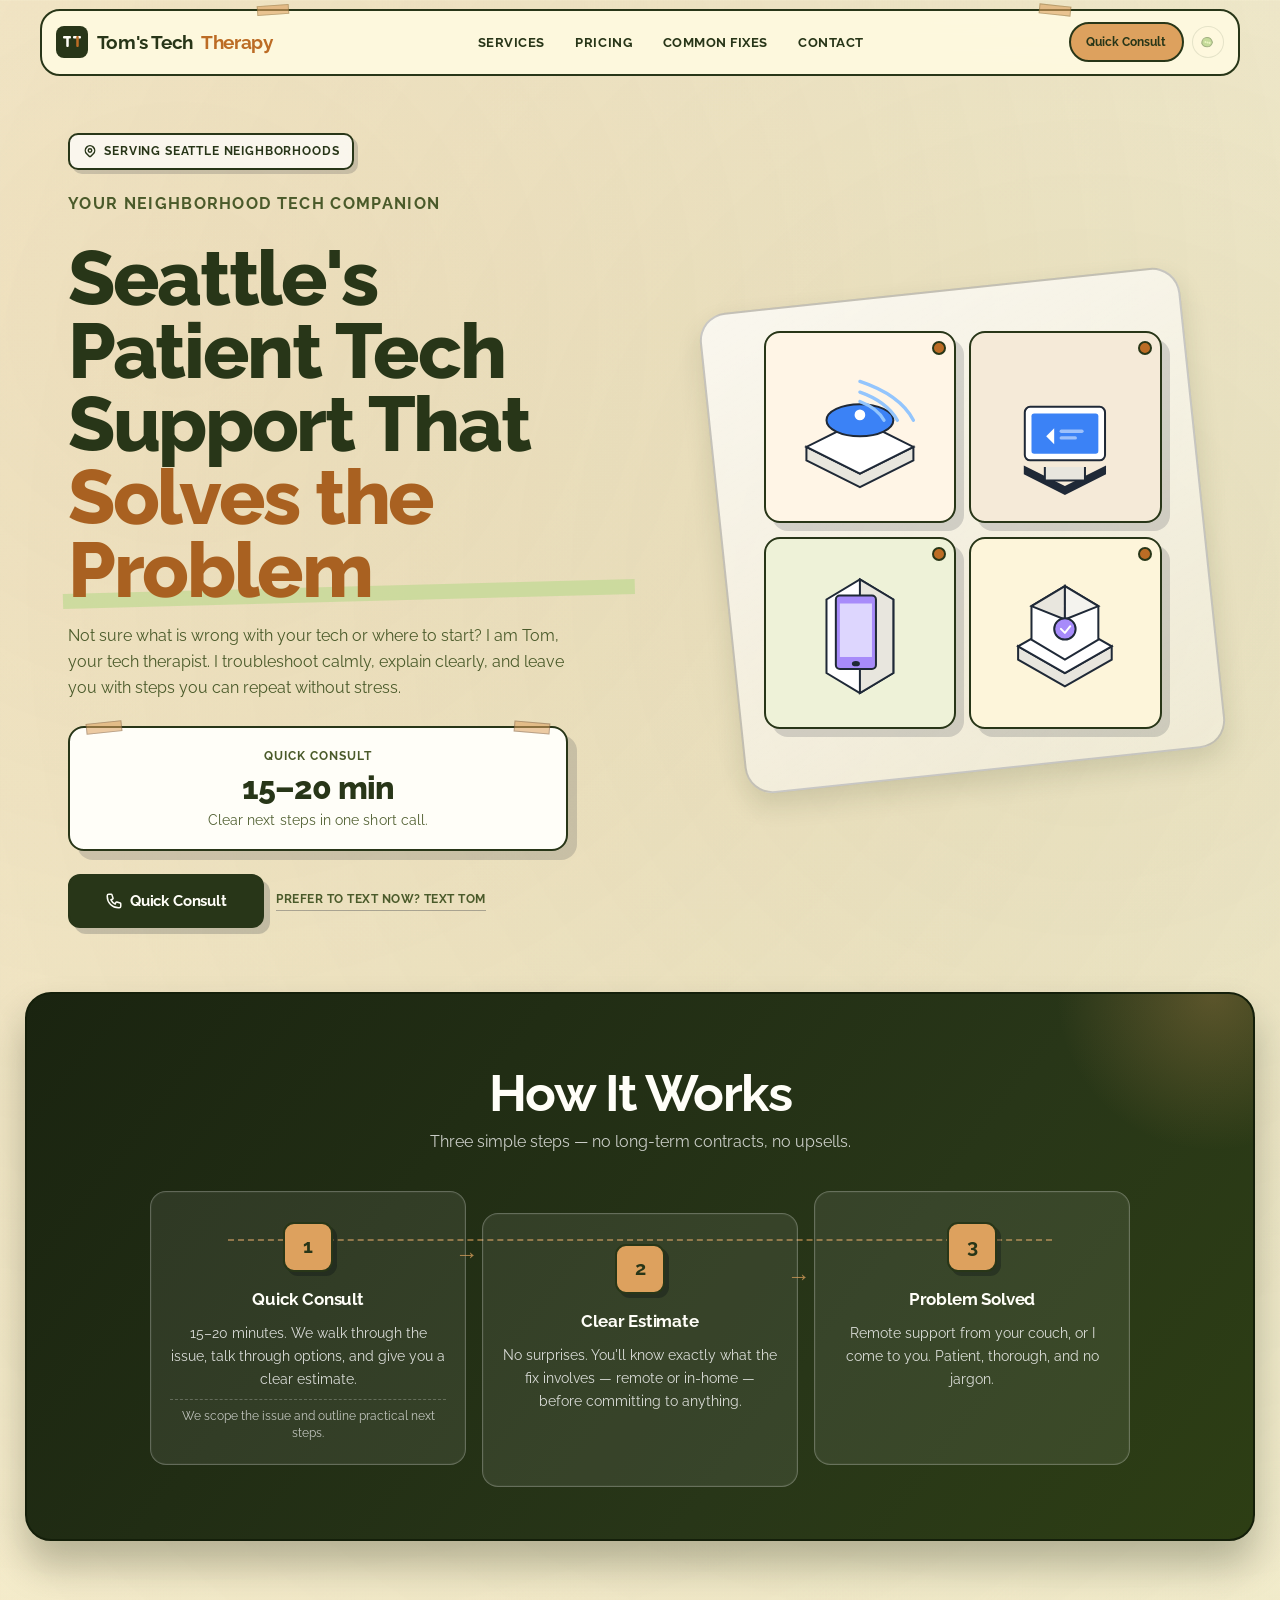
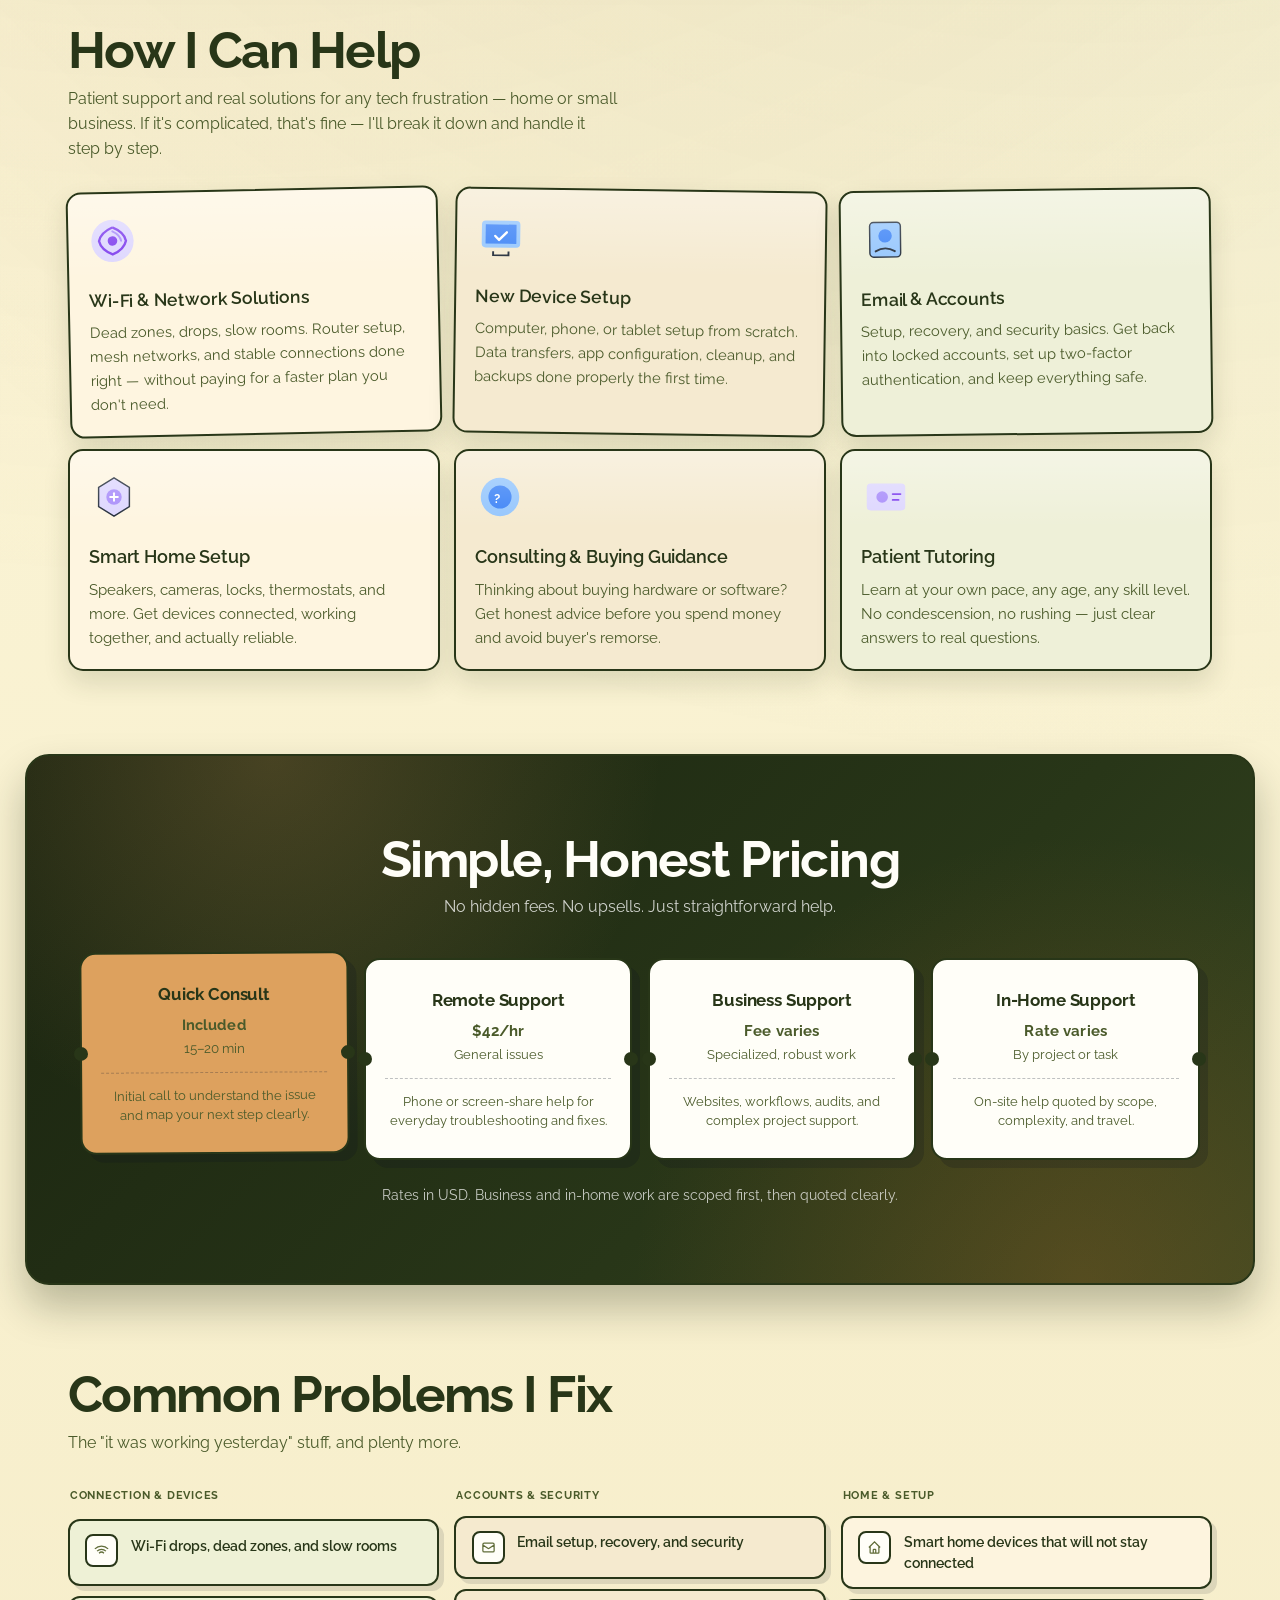
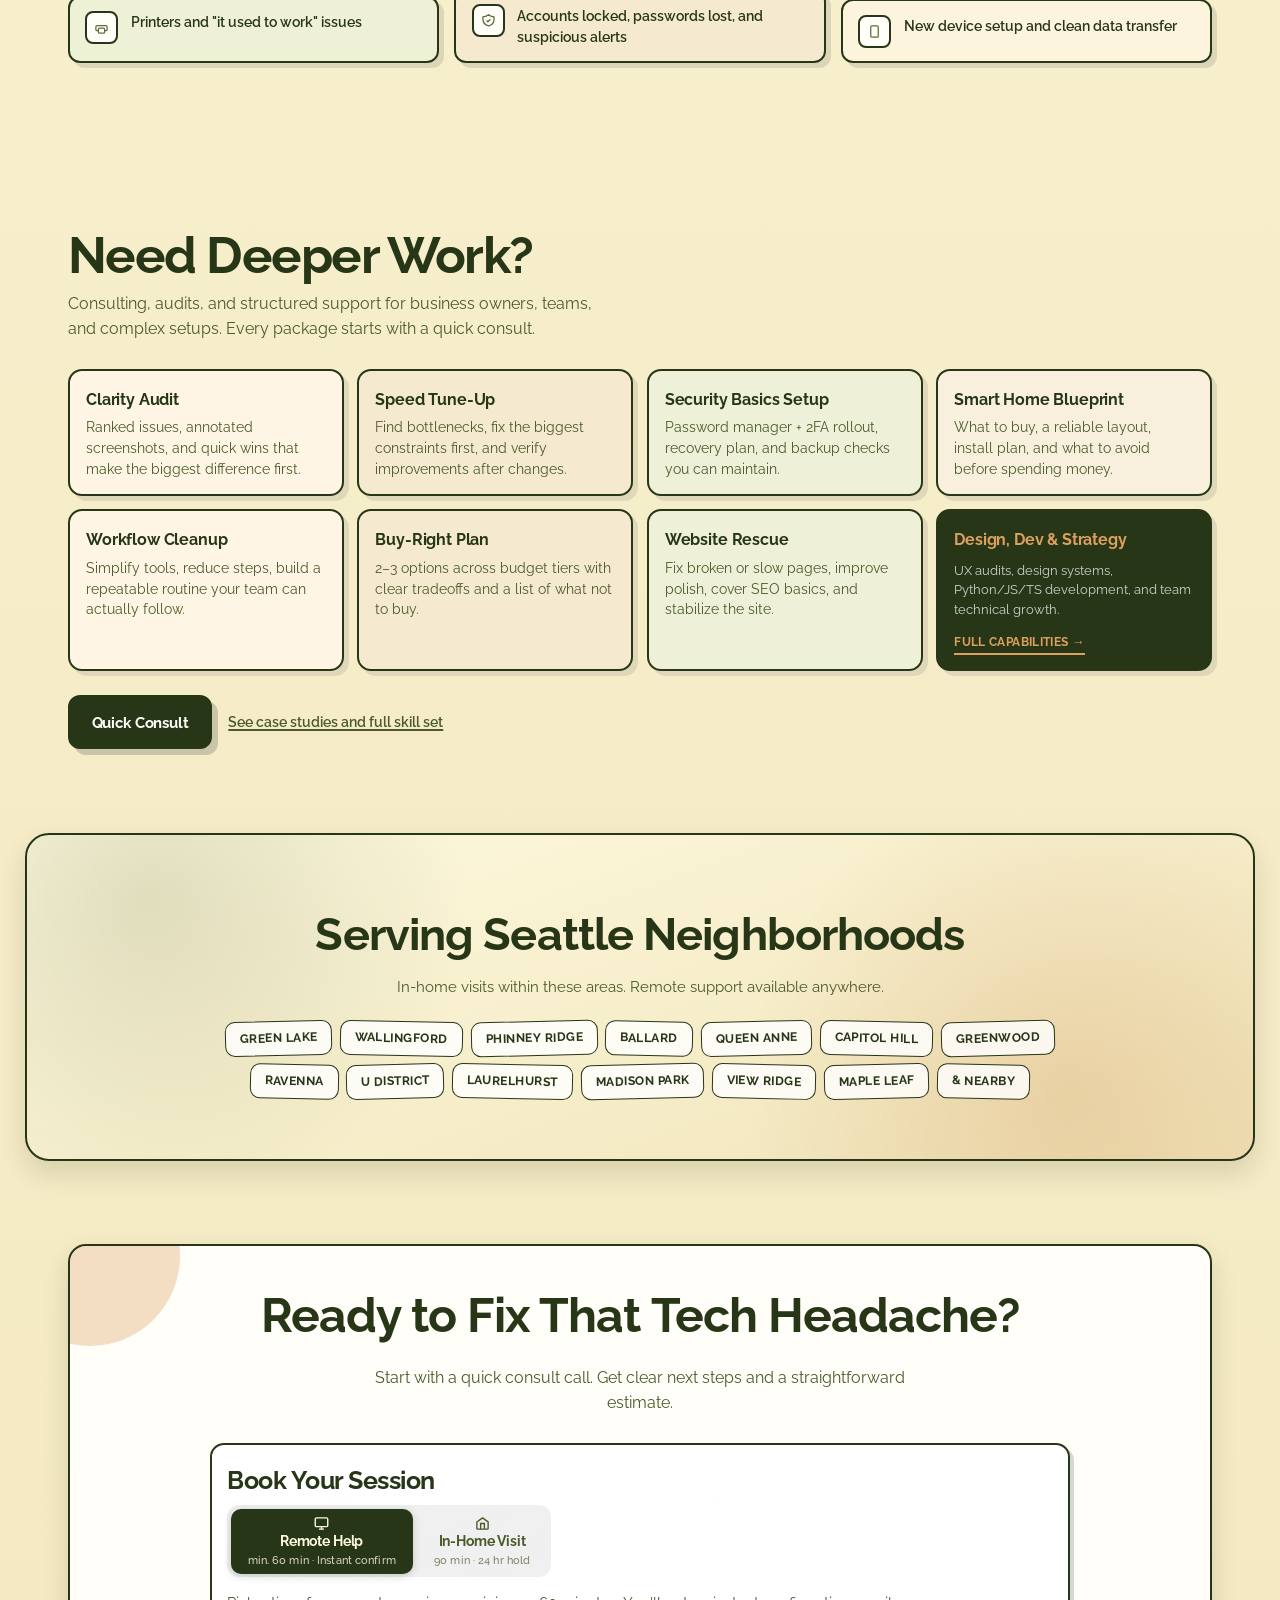
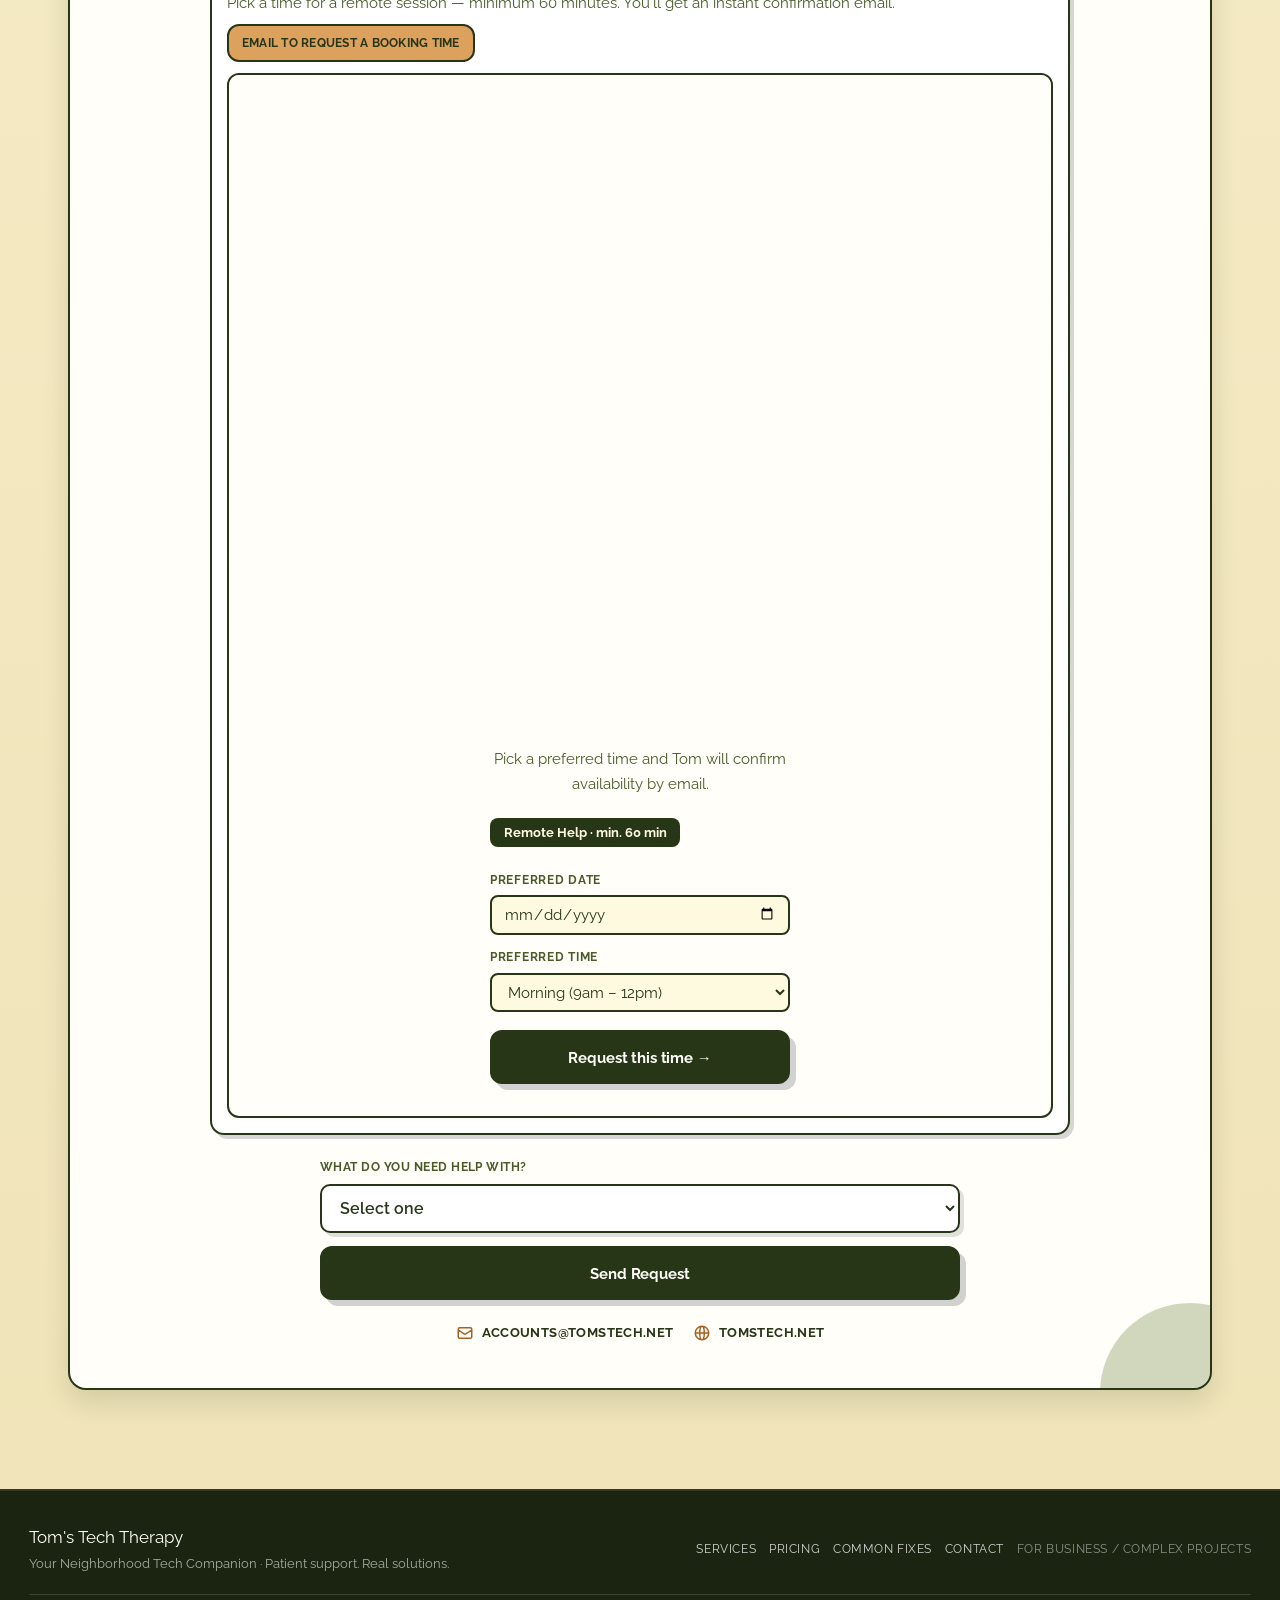
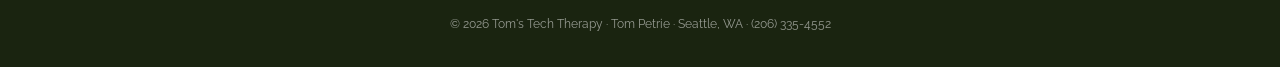
==== commit ed531b6e: "fix: WCAG contrast — add --orange-text tokens for all 11 themes Adds accessible text-color variant o" ====
--- a/index.html
+++ b/index.html
@@ -497,7 +497,7 @@
                                 aria-selected="true" data-type="remote">
                             <svg width="15" height="15" fill="none" stroke="currentColor" stroke-width="2.2" viewBox="0 0 24 24" aria-hidden="true"><rect x="2" y="3" width="20" height="14" rx="2"/><path d="M8 21h8M12 17v4"/></svg>
                             Remote Help
-                            <span class="booking-tab-meta">60 min · Instant confirm</span>
+                            <span class="booking-tab-meta">min. 60 min · Instant confirm</span>
                         </button>
                         <button class="booking-tab" id="tab-inhome" role="tab"
                                 aria-selected="false" data-type="inhome">
@@ -506,7 +506,7 @@
                             <span class="booking-tab-meta">90 min · 24 hr hold</span>
                         </button>
                     </div>
-                    <p class="booking-policy" id="policy-remote">Pick a time for a 60-minute remote session. You'll get an instant confirmation email.</p>
+                    <p class="booking-policy" id="policy-remote">Pick a time for a remote session — minimum 60 minutes. You'll get an instant confirmation email.</p>
                     <p class="booking-policy" id="policy-inhome" hidden>In-home visits are 90 minutes. Your time slot is held for 24 hours — Tom will confirm or suggest an alternative before it's finalized.</p>
                     <p class="booking-pending-badge" id="booking-pending-badge" hidden>
                         <svg width="13" height="13" fill="none" stroke="currentColor" stroke-width="2" viewBox="0 0 24 24" aria-hidden="true"><circle cx="12" cy="12" r="10"/><path d="M12 6v6l4 2"/></svg>
@@ -526,7 +526,7 @@
                     <div id="booking-fallback" class="booking-fallback-form" hidden>
                         <p class="booking-fallback-intro">Pick a preferred time and Tom will confirm availability by email.</p>
                         <div class="booking-fallback-fields">
-                            <span class="fallback-type-badge" id="fallback-type-display">Remote Help · 60 min</span>
+                            <span class="fallback-type-badge" id="fallback-type-display">Remote Help · min. 60 min</span>
                             <label for="fallback-date">Preferred date</label>
                             <input type="date" id="fallback-date" name="fallback-date">
                             <label for="fallback-time">Preferred time</label>
@@ -787,7 +787,7 @@
             if (typeDisplay) {
               typeDisplay.textContent = type === 'inhome'
                 ? 'In-Home Visit · 90 min'
-                : 'Remote Help · 60 min';
+                : 'Remote Help · min. 60 min';
             }
             openLink.href = 'mailto:accounts@tomstech.net?subject=Booking%20Request';
             openLink.removeAttribute('target');
--- a/tomstech-system.css
+++ b/tomstech-system.css
@@ -36,6 +36,7 @@
     --line: rgba(28, 35, 50, 0.22);
     --white: #FFFDF8;
     --orange: #FF6B35;
+    --orange-text: #ba4e27; /* darkened for 4.5:1 on paper */
     --acid: #D8FF66;
     --teal: #10A7A0;
     --blue: #4E87FF;
@@ -126,6 +127,7 @@
     --line: rgba(40, 54, 24, 0.22);
     --white: #fffef8;
     --orange: #bc6c25;
+    --orange-text: #a96121;
     --acid: #dda15e;
     --teal: #606c38;
     --blue: #7a8c4a;
@@ -204,6 +206,7 @@
     --prob-fresh: rgba(255,248,236,.9); --prob-cool: rgba(245,245,245,.9); --prob-warm: rgba(255,243,212,.9);
     --area-glow-a: rgba(20,33,61,.15); --area-glow-b: rgba(252,163,17,.18);
     --area-bg-top: #f9f9f9; --area-bg-bottom: #e8e8e8; --footer-surface: #000000;
+    --orange-text: #9c650b;
 }
 
 /* ── Forest (ash grey + sage + teals) ── */
@@ -230,6 +233,7 @@
     --prob-fresh: rgba(232,240,229,.9); --prob-cool: rgba(221,232,228,.9); --prob-warm: rgba(216,232,222,.9);
     --area-glow-a: rgba(47,62,70,.18); --area-glow-b: rgba(82,121,111,.16);
     --area-bg-top: #e8ede4; --area-bg-bottom: #cad2c5; --footer-surface: #1a282b;
+    --orange-text: #496c63;
 }
 
 /* ── Dusk (blue-purple → coral → bronze) ── */
@@ -256,6 +260,7 @@
     --prob-fresh: rgba(254,240,232,.9); --prob-cool: rgba(240,234,245,.9); --prob-warm: rgba(253,234,232,.9);
     --area-glow-a: rgba(109,89,122,.18); --area-glow-b: rgba(229,107,111,.16);
     --area-bg-top: #FDF5EF; --area-bg-bottom: #F5E5D8; --footer-surface: #1e2d40;
+    --orange-text: #b35357;
 }
 
 /* ── Neon (charcoal + aqua + peach + yellow) ── */
@@ -282,6 +287,7 @@
     --prob-fresh: rgba(255,245,238,.9); --prob-cool: rgba(232,254,255,.9); --prob-warm: rgba(255,248,238,.9);
     --area-glow-a: rgba(0,232,252,.15); --area-glow-b: rgba(249,110,70,.14);
     --area-bg-top: #FFF5F5; --area-bg-bottom: #FFE3E3; --footer-surface: #1e2028;
+    --orange-text: #b85134;
 }
 
 /* ── Cosmos (void black + star gold + nebula purple) ── */
@@ -308,6 +314,7 @@
     --prob-fresh: rgba(245,240,255,.9); --prob-cool: rgba(237,224,255,.9); --prob-warm: rgba(248,240,255,.9);
     --area-glow-a: rgba(157,78,221,.2); --area-glow-b: rgba(255,215,0,.14);
     --area-bg-top: #F5F0FF; --area-bg-bottom: #EAE0FF; --footer-surface: #020008;
+    --orange-text: #7f6b00;
 }
 
 /* ── Aurora (polar night + aurora green + northern magenta) ── */
@@ -334,6 +341,7 @@
     --prob-fresh: rgba(240,255,248,.9); --prob-cool: rgba(237,255,248,.9); --prob-warm: rgba(255,240,250,.9);
     --area-glow-a: rgba(16,185,129,.2); --area-glow-b: rgba(0,255,179,.16);
     --area-bg-top: #F0FFF8; --area-bg-bottom: #D8FFEE; --footer-surface: #020806;
+    --orange-text: #00855d;
 }
 
 /* ── Nebula (cosmic dust + vivid magenta + electric cyan) ── */
@@ -360,6 +368,7 @@
     --prob-fresh: rgba(255,240,255,.9); --prob-cool: rgba(240,255,255,.9); --prob-warm: rgba(255,240,255,.9);
     --area-glow-a: rgba(191,0,255,.2); --area-glow-b: rgba(0,255,255,.16);
     --area-bg-top: #FFF0FF; --area-bg-bottom: #FFD8FF; --footer-surface: #080010;
+    --orange-text: #c70cbb;
 }
 
 /* ── Solar (space black + molten corona + plasma orange) ── */
@@ -386,6 +395,7 @@
     --prob-fresh: rgba(255,251,240,.9); --prob-cool: rgba(255,243,208,.9); --prob-warm: rgba(255,248,224,.9);
     --area-glow-a: rgba(255,69,0,.2); --area-glow-b: rgba(255,102,0,.16);
     --area-bg-top: #FFFBF0; --area-bg-bottom: #FFF3D0; --footer-surface: #030100;
+    --orange-text: #c44f00;
 }
 
 /* ── Galaxy (deep space blue + milky way + stellar ice) ── */
@@ -412,6 +422,7 @@
     --prob-fresh: rgba(240,244,255,.9); --prob-cool: rgba(224,234,255,.9); --prob-warm: rgba(232,240,255,.9);
     --area-glow-a: rgba(79,172,254,.2); --area-glow-b: rgba(110,231,247,.16);
     --area-bg-top: #F0F4FF; --area-bg-bottom: #E0EAFF; --footer-surface: #010208;
+    --orange-text: #397880;
 }
 
 /* ══ 4. BASE — html, body, body glows ════════════════════ */
@@ -837,7 +848,7 @@
 }
 
 .hero h1 .highlight {
-    color: var(--orange);
+    color: var(--orange-text);
     position: relative;
     display: inline-block;
 }
@@ -1298,7 +1309,7 @@
     font-weight: 700;
     letter-spacing: 0.03em;
     text-transform: uppercase;
-    color: var(--orange);
+    color: var(--orange-text);
     text-decoration: none;
     border-bottom: 2px solid currentColor;
     padding-bottom: 0.1rem;
@@ -1530,7 +1541,7 @@
 .neighborhood-tag {
     padding: 0.42rem 0.85rem;
     border: 1px solid var(--ink);
-    border-radius: 999px;
+    border-radius: 10px;
     background: rgba(255, 255, 255, 0.82);
     font-family: "Raleway", sans-serif;
     font-size: 0.76rem;
@@ -1589,7 +1600,7 @@
 
 .cta > .cta-content > p {
     max-width: 56ch;
-    margin: 0 auto 1.7rem;
+    margin: 1.6rem auto 1.7rem;
     color: var(--ink-soft);
     font-size: 1.02rem;
     position: relative;
@@ -1634,7 +1645,7 @@
     text-decoration: none;
     color: var(--ink);
     border: 2px solid var(--ink);
-    border-radius: 999px;
+    border-radius: 12px;
     padding: 0.45rem 0.8rem;
     background: var(--acid);
     font-family: "Raleway", sans-serif;
@@ -1719,7 +1730,7 @@
     align-items: center;
     background: var(--ink);
     color: var(--paper);
-    border-radius: 999px;
+    border-radius: 8px;
     padding: 0.28rem 0.85rem;
     font-family: "Raleway", sans-serif;
     font-size: 0.8rem;
@@ -1740,7 +1751,7 @@
     gap: 0.3rem;
     padding: 0.22rem;
     background: rgba(0, 0, 0, 0.06);
-    border-radius: 999px;
+    border-radius: 12px;
     margin-bottom: 0.9rem;
 }
 
@@ -1752,7 +1763,7 @@
     padding: 0.42rem 1.05rem;
     border: none;
     background: transparent;
-    border-radius: 999px;
+    border-radius: 10px;
     font-family: "Raleway", sans-serif;
     font-size: 0.88rem;
     font-weight: 700;
@@ -1865,7 +1876,7 @@
     text-underline-offset: 2px;
 }
 
-.intake-hint a:hover { color: var(--orange); }
+.intake-hint a:hover { color: var(--orange-text); }
 
 .contact-grid {
     display: flex;
@@ -1894,7 +1905,7 @@
 .contact-item svg {
     width: 18px;
     height: 18px;
-    color: var(--orange);
+    color: var(--orange-text);
 }
 
 .contact-item:hover { color: var(--pink); }
